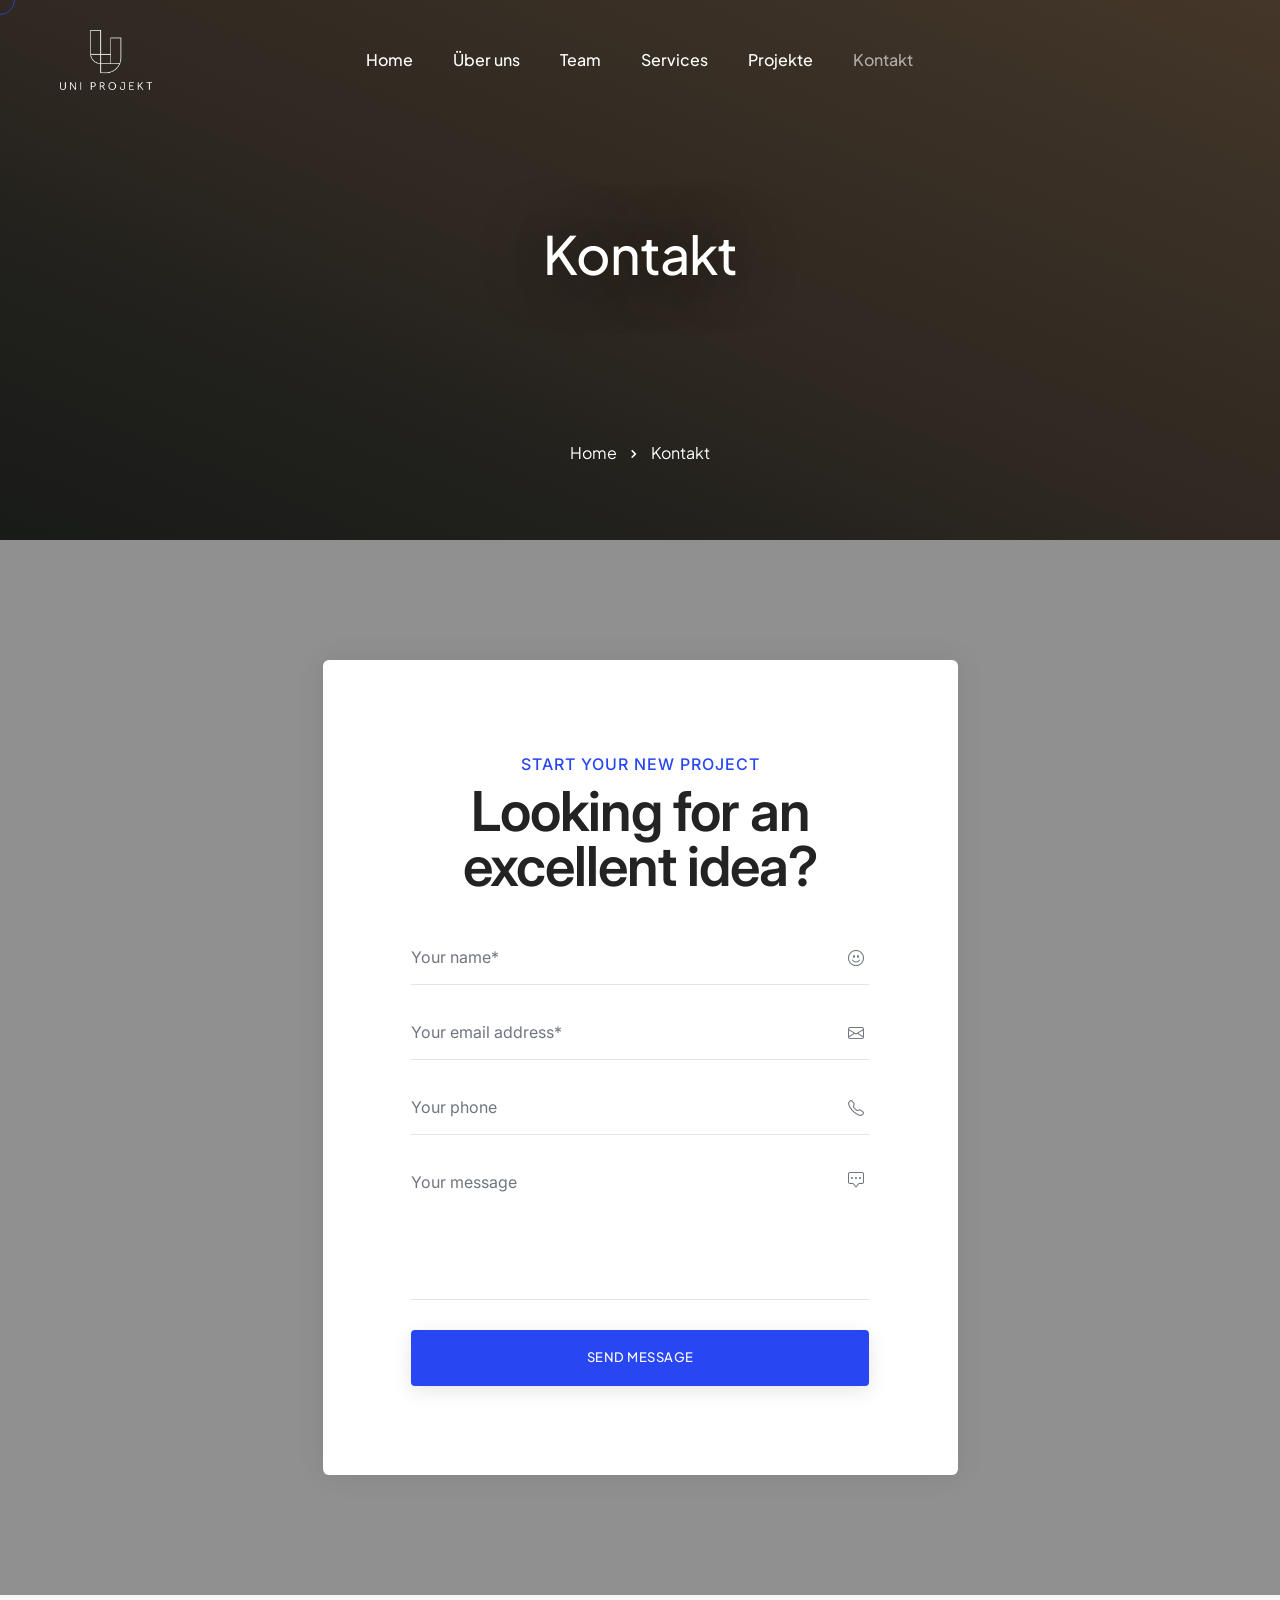
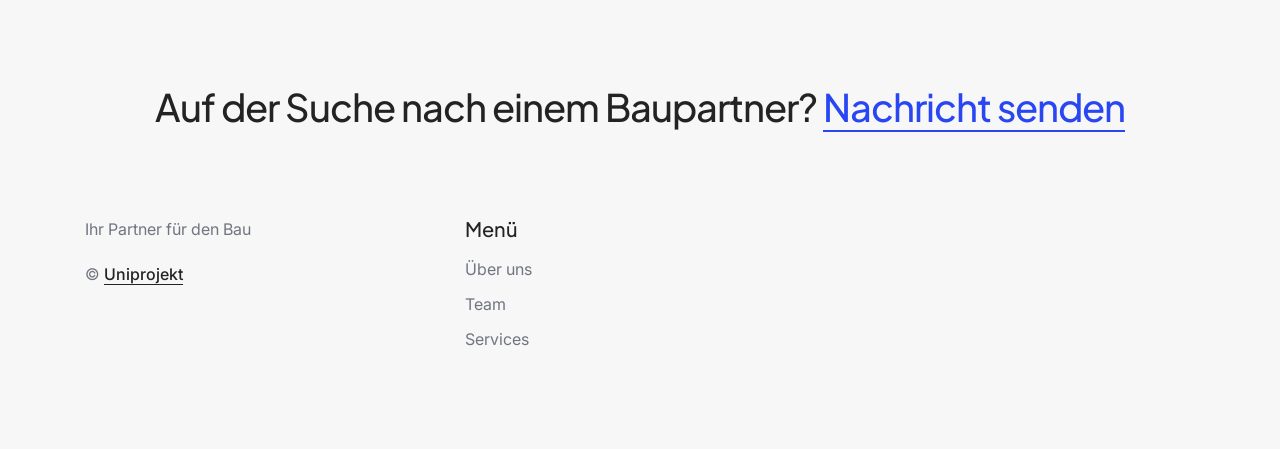
==== kontakt.html @ 7cb7b344 "Add new project images" ====
﻿<!doctype html>
<html class="no-js" lang="en">
    <head>
        <title>Kontakt - Uniprojekt</title>
        <meta charset="utf-8">
        <meta http-equiv="X-UA-Compatible" content="IE=edge" />
        <meta name="author" content="ThemeZaa">
        <meta name="viewport" content="width=device-width,initial-scale=1.0" />
        <meta name="description" content="Elevate your online presence with Crafto - a modern, versatile, multipurpose Bootstrap 5 responsive HTML5, SCSS template using highly creative 52+ ready demos.">
        <!-- favicon icon -->
        <link rel="shortcut icon" href="logos/logo_transparent_no_buffer.png">
        <link rel="apple-touch-icon" href="logos/logo_transparent_no_buffer.png">
        <link rel="apple-touch-icon" sizes="72x72" href="logos/logo_transparent_no_buffer.png">
        <link rel="apple-touch-icon" sizes="114x114" href="logos/logo_transparent_no_buffer.png">
        <!-- google fonts preconnect -->
        <link rel="preconnect" href="https://fonts.googleapis.com" crossorigin>
        <link rel="preconnect" href="https://fonts.gstatic.com" crossorigin>
        <!-- style sheets and font icons -->
        <link rel="stylesheet" href="css/vendors.min.css"/>
        <link rel="stylesheet" href="css/icon.min.css"/>
        <link rel="stylesheet" href="css/style.css"/>
        <link rel="stylesheet" href="css/responsive.css"/>
        <link rel="stylesheet" href="demos/finance/finance.css" />
    </head>
    <body data-mobile-nav-style="full-screen-menu" data-mobile-nav-bg-color="#bc8947" class="custom-cursor"> 
        <!-- start cursor -->
        <div class="cursor-page-inner">
            <div class="circle-cursor circle-cursor-inner"></div>
            <div class="circle-cursor circle-cursor-outer"></div>
        </div>
        <!-- end cursor -->
        <!-- start header -->
        <header>
            <!-- start navigation -->
            <nav class="navbar navbar-expand-lg bg-transparent disable-fixed"> 
                <div class="container-fluid"> 
                    <div class="col-auto col-lg-2 me-lg-0 me-auto">
                        <a class="navbar-brand" href="index.html">
                            <img src="logos/logo_white_transparent_no_buffer.png" data-at2x="logos/logo_transparent_no_buffer.png" alt="" class="default-logo">
                            <img src="logos/logo_white_transparent_no_buffer.png" data-at2x="logos/logo_transparent_no_buffer.png" alt="" class="alt-logo">
                            <img src="logos/logo_white_transparent_no_buffer.png" data-at2x="logos/logo_transparent_no_buffer.png" alt="" class="mobile-logo">
                        </a>
                    </div>
                    <div class="col-auto col-lg-8 menu-order position-static">
                        <button class="navbar-toggler float-start" type="button" data-bs-toggle="collapse" data-bs-target="#navbarNav" aria-expanded="false" aria-controls="navbarNav" aria-label="Toggle navigation">
                            <span class="navbar-toggler-line"></span>
                            <span class="navbar-toggler-line"></span>
                            <span class="navbar-toggler-line"></span>
                            <span class="navbar-toggler-line"></span>
                        </button>
                        <div class="collapse navbar-collapse justify-content-center" id="navbarNav">
                            <ul class="navbar-nav alt-font"> 
                                <li class="nav-item"><a href="index.html" class="nav-link">Home</a></li>
                                <li class="nav-item"><a href="ueber-uns.html" class="nav-link">Über uns</a></li>
                                <li class="nav-item"><a href="team.html" class="nav-link">Team</a></li>
                                <li class="nav-item"><a href="services.html" class="nav-link">Services</a></li>
                                <li class="nav-item"><a href="projekte.html" class="nav-link">Projekte</a></li>
                                <li class="nav-item"><a href="kontakt.html" class="nav-link">Kontakt</a></li>
                            </ul>
                        </div>
                    </div>
                    <div class="col-auto col-lg-2 text-end d-none d-sm-flex"> 
                    </div>
                </div>
            </nav>
            <!-- end navigation -->
        </header>
        <!-- end header -->
        <!-- start page title -->
        <section class="page-title-parallax-background bg-dark-gray half-section ipad-top-space-margin" data-parallax-background-ratio="0.5" style="background-image: url(https://placehold.co/1920x1082)">
            <div class="opacity-extra-medium bg-gradient-dark-gray-brown"></div>
            <div class="container">
                <div class="row align-items-center justify-content-center">
                    <div class="col-12 text-center position-relative page-title-extra-large">
                        <div class="d-flex flex-column small-screen">
                            <div class="mt-auto" data-anime='{"translateY": [30, 0], "opacity": [0,1], "duration": 400, "delay": 0, "staggervalue": 200, "easing": "easeOutQuad" }'>
                                <h1 class="text-white alt-font mb-0 text-shadow-extra-large fw-500 ls-minus-1px">Kontakt</h1>
                            </div>
                            <!-- start breadcrumb -->
                            <div class="mt-auto justify-content-center breadcrumb breadcrumb-style-01 alt-font text-white">
                                <ul data-anime='{ "el": "childs", "translateX": [30, 0], "opacity": [0,1], "duration": 400, "delay": 0, "staggervalue": 200, "easing": "easeOutQuad" }'>
                                    <li><a href="index.html" class="text-white">Home</a></li>
                                    <li>Kontakt</li>
                                </ul>
                            </div>
                            <!-- end breadcrumb -->
                        </div>
                    </div>
                </div>
            </div>
        </section>
        <!-- end page title -->
        <!-- start section -->
        <section class="cover-background big-section" style="background-image: url('https://placehold.co/1920x1082')" data-anime='{ "translateY": [0, 0], "opacity": [0,1], "duration": 600, "delay": 0, "staggervalue": 150, "easing": "easeOutQuad" }'>
            <div class="opacity-extra-medium bg-dark-gray"></div>
            <div class="container">
                <div class="row justify-content-center">
                    <div class="col-xl-7 col-lg-8 col-md-10 Kontakt-form-style-03 position-relative">
                        <div class="p-14 md-p-10 bg-white border-radius-6px text-center box-shadow-extra-large">
                            <div class="d-inline-block fw-500 text-uppercase text-base-color ls-1px mb-5px">Start your new project</div>
                            <h2 class="fw-600 ls-minus-1px text-dark-gray mb-8">Looking for an excellent idea?</h2>
                            <!-- start Kontakt form -->
                            <form action="email-templates/Kontakt-form.php" method="post">
                                <div class="position-relative form-group mb-20px">
                                    <span class="form-icon"><i class="bi bi-emoji-smile"></i></span>
                                    <input class="ps-0 border-radius-0px fs-18 border-color-extra-medium-gray form-control required" type="text" name="name" placeholder="Your name*" />
                                </div>
                                <div class="position-relative form-group mb-20px">
                                    <span class="form-icon"><i class="bi bi-envelope"></i></span>
                                    <input class="ps-0 border-radius-0px fs-18 border-bottom border-color-extra-medium-gray form-control required" type="email" name="email" placeholder="Your email address*" />
                                </div>
                                <div class="position-relative form-group mb-20px">
                                    <span class="form-icon"><i class="bi bi-telephone"></i></span>
                                    <input class="ps-0 border-radius-0px fs-18 border-bottom border-color-extra-medium-gray form-control" type="tel" name="phone" placeholder="Your phone" />
                                </div>
                                <div class="position-relative form-group form-textarea mt-15px mb-0"> 
                                    <textarea class="ps-0 border-radius-0px fs-18 border-bottom border-color-extra-medium-gray form-control" name="comment" placeholder="Your message" rows="4"></textarea>
                                    <span class="form-icon"><i class="bi bi-chat-square-dots"></i></span>
                                    <input type="hidden" name="redirect" value="">
                                    <button class="btn btn-medium btn-base-color btn-box-shadow btn-round-edge mt-30px submit w-100" type="submit">Send message</button>
                                    <div class="form-results mt-20px d-none"></div>
                                </div>
                            </form>
                            <!-- end Kontakt form -->
                        </div>
                    </div>
                </div>
            </div>
        </section>
        <!-- end section --> 
        <!-- start footer -->
        <footer class="footer-light bg-very-light-gray"> 
            <div class="container">
                <div class="row justify-content-center mb-5 xs-mb-20px">
                    <div class="col-md-12 col-sm-10 text-center">
                        <h4 class="alt-font text-dark-gray fw-500 ls-minus-1px">Auf der Suche nach einem Baupartner? <a href="mailto:uniprojektgmbh@hotmail.com" class="text-base-color fw-500 text-decoration-line-bottom-medium">Nachricht senden</a></h4>
                    </div>
                </div>
                <div class="row">
                    <!-- start footer column -->
                    <div class="col-6 col-xl-2 col-lg-3 col-md-4 offset-xl-1 order-1 order-lg-2">
                        <span class="alt-font fw-500 fs-20 d-block text-dark-gray mb-10px">Menü</span>
                        <ul>
                            <li><a href="ueber-uns.html">Über uns</a></li>
                            <li><a href="team.html">Team</a></li>
                            <li><a href="services.html">Services</a></li>
                        </ul>
                    </div>
                    <!-- end footer column -->
                    <!-- start footer column -->
                    <div class="col-lg-3 col-md-12 col-sm-6 order-4 order-lg-1 order-md-4 order-sm-3 md-mt-35px text-center text-sm-start text-md-center text-lg-start last-paragraph-no-margin">
                        <p class="mb-15px">Ihr Partner für den Bau</p>
                        <p>&COPY; <a href="index.html" target="_blank" class="text-decoration-line-bottom text-dark-gray fw-500">Uniprojekt</a></p>
                    </div>
                    <!-- end footer column -->
                </div> 
            </div> 
        </footer>
        <!-- end footer -->
        <!-- start scroll progress -->
        <div class="scroll-progress d-none d-xxl-block">
            <a href="#" class="scroll-top" aria-label="scroll">
                <span class="scroll-text">Scroll</span><span class="scroll-line"><span class="scroll-point"></span></span>
            </a>
        </div>
        <!-- end scroll progress -->
        <!-- javascript libraries -->
        <script type="text/javascript" src="js/jquery.js"></script>
        <script type="text/javascript" src="js/vendors.min.js"></script>
        <script type="text/javascript" src="js/main.js"></script>
    </body>
</html>
---- css/icon.min.css ----
@charset "UTF-8";/*!
    Font Awesome
    Version: 6.5.1
    Plugin URL: https://fontawesome.com
    License: Copyright 2023 Fonticons, Inc. | https://fontawesome.com/license/free (Icons: CC BY 4.0, Fonts: SIL OFL 1.1, Code: MIT License)
!*/.fa-stack,.fa-ul>li{position:relative}.fa-beat,.fa-bounce{-webkit-animation-delay:var(--fa-animation-delay,0s);-webkit-animation-duration:var(--fa-animation-duration,1s)}.fa{font-family:var(--fa-style-family,"Font Awesome 6 Free");font-weight:var(--fa-style,900)}.fa-brands,.fa-regular,.fab,.far{font-weight:400}.fa,.fa-brands,.fa-classic,.fa-regular,.fa-sharp,.fa-solid,.fab,.far,.fas{-moz-osx-font-smoothing:grayscale;-webkit-font-smoothing:antialiased;display:var(--fa-display,inline-block);font-style:normal;font-variant:normal;line-height:1;text-rendering:auto}.fa-classic,.fa-regular,.fa-solid,.far,.fas{font-family:"Font Awesome 6 Free"}.fa-brands,.fab{font-family:"Font Awesome 6 Brands"}.fa-1x{font-size:1em}.fa-2x,.fa-2xl,.fa-stack-2x{font-size:2em}.fa-3x{font-size:3em}.fa-4x{font-size:4em}.fa-5x{font-size:5em}.fa-6x{font-size:6em}.fa-7x{font-size:7em}.fa-8x{font-size:8em}.fa-9x{font-size:9em}.fa-10x{font-size:10em}.fa-2xs{font-size:.625em;line-height:.1em;vertical-align:.225em}.fa-xs{font-size:.75em;line-height:.08333em;vertical-align:.125em}.fa-sm{font-size:.875em;line-height:.07143em;vertical-align:.05357em}.fa-lg{font-size:1.25em;line-height:.05em;vertical-align:-.075em}.fa-xl{font-size:1.5em;line-height:.04167em;vertical-align:-.125em}.fa-2xl{line-height:.03125em;vertical-align:-.1875em}.fa-fw{text-align:center;width:1.25em}.fa-ul{list-style-type:none;margin-left:var(--fa-li-margin,2.5em);padding-left:0}.fa-li{left:calc(var(--fa-li-width,2em) * -1);position:absolute;text-align:center;width:var(--fa-li-width,2em);line-height:inherit}.fa-border{border-color:var(--fa-border-color,#eee);border-radius:var(--fa-border-radius,.1em);border-style:var(--fa-border-style,solid);border-width:var(--fa-border-width,.08em);padding:var(--fa-border-padding,.2em .25em .15em)}.fa-pull-left{float:left;margin-right:var(--fa-pull-margin,.3em)}.fa-pull-right{float:right;margin-left:var(--fa-pull-margin,.3em)}.fa-beat{-webkit-animation-name:fa-beat;animation-name:fa-beat;animation-delay:var(--fa-animation-delay,0s);-webkit-animation-direction:var(--fa-animation-direction,normal);animation-direction:var(--fa-animation-direction,normal);animation-duration:var(--fa-animation-duration,1s);-webkit-animation-iteration-count:var(--fa-animation-iteration-count,infinite);animation-iteration-count:var(--fa-animation-iteration-count,infinite);-webkit-animation-timing-function:var(--fa-animation-timing,ease-in-out);animation-timing-function:var(--fa-animation-timing,ease-in-out)}.fa-bounce,.fa-fade{-webkit-animation-direction:var(--fa-animation-direction,normal);-webkit-animation-iteration-count:var(--fa-animation-iteration-count,infinite)}.fa-bounce{-webkit-animation-name:fa-bounce;animation-name:fa-bounce;animation-delay:var(--fa-animation-delay,0s);animation-direction:var(--fa-animation-direction,normal);animation-duration:var(--fa-animation-duration,1s);animation-iteration-count:var(--fa-animation-iteration-count,infinite);-webkit-animation-timing-function:var(--fa-animation-timing,cubic-bezier(.28,.84,.42,1));animation-timing-function:var(--fa-animation-timing,cubic-bezier(.28,.84,.42,1))}.fa-beat-fade,.fa-fade{-webkit-animation-delay:var(--fa-animation-delay,0s)}.fa-fade{-webkit-animation-name:fa-fade;animation-name:fa-fade;animation-delay:var(--fa-animation-delay,0s);animation-direction:var(--fa-animation-direction,normal);-webkit-animation-duration:var(--fa-animation-duration,1s);animation-duration:var(--fa-animation-duration,1s);animation-iteration-count:var(--fa-animation-iteration-count,infinite);-webkit-animation-timing-function:var(--fa-animation-timing,cubic-bezier(.4,0,.6,1));animation-timing-function:var(--fa-animation-timing,cubic-bezier(.4,0,.6,1))}.fa-beat-fade,.fa-flip{-webkit-animation-direction:var(--fa-animation-direction,normal);-webkit-animation-iteration-count:var(--fa-animation-iteration-count,infinite)}.fa-beat-fade{-webkit-animation-name:fa-beat-fade;animation-name:fa-beat-fade;animation-delay:var(--fa-animation-delay,0s);animation-direction:var(--fa-animation-direction,normal);-webkit-animation-duration:var(--fa-animation-duration,1s);animation-duration:var(--fa-animation-duration,1s);animation-iteration-count:var(--fa-animation-iteration-count,infinite);-webkit-animation-timing-function:var(--fa-animation-timing,cubic-bezier(.4,0,.6,1));animation-timing-function:var(--fa-animation-timing,cubic-bezier(.4,0,.6,1))}.fa-flip,.fa-shake{-webkit-animation-delay:var(--fa-animation-delay,0s)}.fa-flip{-webkit-animation-name:fa-flip;animation-name:fa-flip;animation-delay:var(--fa-animation-delay,0s);animation-direction:var(--fa-animation-direction,normal);-webkit-animation-duration:var(--fa-animation-duration,1s);animation-duration:var(--fa-animation-duration,1s);animation-iteration-count:var(--fa-animation-iteration-count,infinite);-webkit-animation-timing-function:var(--fa-animation-timing,ease-in-out);animation-timing-function:var(--fa-animation-timing,ease-in-out)}.fa-shake,.fa-spin{-webkit-animation-direction:var(--fa-animation-direction,normal);-webkit-animation-iteration-count:var(--fa-animation-iteration-count,infinite)}.fa-shake{-webkit-animation-name:fa-shake;animation-name:fa-shake;animation-delay:var(--fa-animation-delay,0s);animation-direction:var(--fa-animation-direction,normal);-webkit-animation-duration:var(--fa-animation-duration,1s);animation-duration:var(--fa-animation-duration,1s);animation-iteration-count:var(--fa-animation-iteration-count,infinite);-webkit-animation-timing-function:var(--fa-animation-timing,linear);animation-timing-function:var(--fa-animation-timing,linear)}.fa-spin{-webkit-animation-name:fa-spin;animation-name:fa-spin;-webkit-animation-delay:var(--fa-animation-delay,0s);animation-delay:var(--fa-animation-delay,0s);animation-direction:var(--fa-animation-direction,normal);-webkit-animation-duration:var(--fa-animation-duration,2s);animation-duration:var(--fa-animation-duration,2s);animation-iteration-count:var(--fa-animation-iteration-count,infinite);-webkit-animation-timing-function:var(--fa-animation-timing,linear);animation-timing-function:var(--fa-animation-timing,linear)}.fa-spin-reverse{--fa-animation-direction:reverse}.fa-pulse,.fa-spin-pulse{-webkit-animation-name:fa-spin;animation-name:fa-spin;-webkit-animation-direction:var(--fa-animation-direction,normal);animation-direction:var(--fa-animation-direction,normal);-webkit-animation-duration:var(--fa-animation-duration,1s);animation-duration:var(--fa-animation-duration,1s);-webkit-animation-iteration-count:var(--fa-animation-iteration-count,infinite);animation-iteration-count:var(--fa-animation-iteration-count,infinite);-webkit-animation-timing-function:var(--fa-animation-timing,steps(8));animation-timing-function:var(--fa-animation-timing,steps(8))}@media (prefers-reduced-motion:reduce){.fa-beat,.fa-beat-fade,.fa-bounce,.fa-fade,.fa-flip,.fa-pulse,.fa-shake,.fa-spin,.fa-spin-pulse{-webkit-animation-delay:-1ms;animation-delay:-1ms;-webkit-animation-duration:1ms;animation-duration:1ms;-webkit-animation-iteration-count:1;animation-iteration-count:1;-webkit-transition-delay:0s;transition-delay:0s;-webkit-transition-duration:0s;transition-duration:0s}}@-webkit-keyframes fa-beat{0%,90%{-webkit-transform:scale(1);transform:scale(1)}45%{-webkit-transform:scale(var(--fa-beat-scale,1.25));transform:scale(var(--fa-beat-scale,1.25))}}@keyframes fa-beat{0%,90%{-webkit-transform:scale(1);transform:scale(1)}45%{-webkit-transform:scale(var(--fa-beat-scale,1.25));transform:scale(var(--fa-beat-scale,1.25))}}@-webkit-keyframes fa-bounce{0%,100%,64%{-webkit-transform:scale(1,1) translateY(0);transform:scale(1,1) translateY(0)}10%{-webkit-transform:scale(var(--fa-bounce-start-scale-x,1.1),var(--fa-bounce-start-scale-y,.9)) translateY(0);transform:scale(var(--fa-bounce-start-scale-x,1.1),var(--fa-bounce-start-scale-y,.9)) translateY(0)}30%{-webkit-transform:scale(var(--fa-bounce-jump-scale-x,.9),var(--fa-bounce-jump-scale-y,1.1)) translateY(var(--fa-bounce-height,-.5em));transform:scale(var(--fa-bounce-jump-scale-x,.9),var(--fa-bounce-jump-scale-y,1.1)) translateY(var(--fa-bounce-height,-.5em))}50%{-webkit-transform:scale(var(--fa-bounce-land-scale-x,1.05),var(--fa-bounce-land-scale-y,.95)) translateY(0);transform:scale(var(--fa-bounce-land-scale-x,1.05),var(--fa-bounce-land-scale-y,.95)) translateY(0)}57%{-webkit-transform:scale(1,1) translateY(var(--fa-bounce-rebound,-.125em));transform:scale(1,1) translateY(var(--fa-bounce-rebound,-.125em))}}@keyframes fa-bounce{0%,100%,64%{-webkit-transform:scale(1,1) translateY(0);transform:scale(1,1) translateY(0)}10%{-webkit-transform:scale(var(--fa-bounce-start-scale-x,1.1),var(--fa-bounce-start-scale-y,.9)) translateY(0);transform:scale(var(--fa-bounce-start-scale-x,1.1),var(--fa-bounce-start-scale-y,.9)) translateY(0)}30%{-webkit-transform:scale(var(--fa-bounce-jump-scale-x,.9),var(--fa-bounce-jump-scale-y,1.1)) translateY(var(--fa-bounce-height,-.5em));transform:scale(var(--fa-bounce-jump-scale-x,.9),var(--fa-bounce-jump-scale-y,1.1)) translateY(var(--fa-bounce-height,-.5em))}50%{-webkit-transform:scale(var(--fa-bounce-land-scale-x,1.05),var(--fa-bounce-land-scale-y,.95)) translateY(0);transform:scale(var(--fa-bounce-land-scale-x,1.05),var(--fa-bounce-land-scale-y,.95)) translateY(0)}57%{-webkit-transform:scale(1,1) translateY(var(--fa-bounce-rebound,-.125em));transform:scale(1,1) translateY(var(--fa-bounce-rebound,-.125em))}}@-webkit-keyframes fa-fade{50%{opacity:var(--fa-fade-opacity,.4)}}@keyframes fa-fade{50%{opacity:var(--fa-fade-opacity,.4)}}@-webkit-keyframes fa-beat-fade{0%,100%{opacity:var(--fa-beat-fade-opacity,.4);-webkit-transform:scale(1);transform:scale(1)}50%{opacity:1;-webkit-transform:scale(var(--fa-beat-fade-scale,1.125));transform:scale(var(--fa-beat-fade-scale,1.125))}}@keyframes fa-beat-fade{0%,100%{opacity:var(--fa-beat-fade-opacity,.4);-webkit-transform:scale(1);transform:scale(1)}50%{opacity:1;-webkit-transform:scale(var(--fa-beat-fade-scale,1.125));transform:scale(var(--fa-beat-fade-scale,1.125))}}@-webkit-keyframes fa-flip{50%{-webkit-transform:rotate3d(var(--fa-flip-x,0),var(--fa-flip-y,1),var(--fa-flip-z,0),var(--fa-flip-angle,-180deg));transform:rotate3d(var(--fa-flip-x,0),var(--fa-flip-y,1),var(--fa-flip-z,0),var(--fa-flip-angle,-180deg))}}@keyframes fa-flip{50%{-webkit-transform:rotate3d(var(--fa-flip-x,0),var(--fa-flip-y,1),var(--fa-flip-z,0),var(--fa-flip-angle,-180deg));transform:rotate3d(var(--fa-flip-x,0),var(--fa-flip-y,1),var(--fa-flip-z,0),var(--fa-flip-angle,-180deg))}}@-webkit-keyframes fa-shake{0%{-webkit-transform:rotate(-15deg);transform:rotate(-15deg)}4%{-webkit-transform:rotate(15deg);transform:rotate(15deg)}24%,8%{-webkit-transform:rotate(-18deg);transform:rotate(-18deg)}12%,28%{-webkit-transform:rotate(18deg);transform:rotate(18deg)}16%{-webkit-transform:rotate(-22deg);transform:rotate(-22deg)}20%{-webkit-transform:rotate(22deg);transform:rotate(22deg)}32%{-webkit-transform:rotate(-12deg);transform:rotate(-12deg)}36%{-webkit-transform:rotate(12deg);transform:rotate(12deg)}100%,40%{-webkit-transform:rotate(0);transform:rotate(0)}}@keyframes fa-shake{0%{-webkit-transform:rotate(-15deg);transform:rotate(-15deg)}4%{-webkit-transform:rotate(15deg);transform:rotate(15deg)}24%,8%{-webkit-transform:rotate(-18deg);transform:rotate(-18deg)}12%,28%{-webkit-transform:rotate(18deg);transform:rotate(18deg)}16%{-webkit-transform:rotate(-22deg);transform:rotate(-22deg)}20%{-webkit-transform:rotate(22deg);transform:rotate(22deg)}32%{-webkit-transform:rotate(-12deg);transform:rotate(-12deg)}36%{-webkit-transform:rotate(12deg);transform:rotate(12deg)}100%,40%{-webkit-transform:rotate(0);transform:rotate(0)}}@-webkit-keyframes fa-spin{0%{-webkit-transform:rotate(0);transform:rotate(0)}100%{-webkit-transform:rotate(360deg);transform:rotate(360deg)}}@keyframes fa-spin{0%{-webkit-transform:rotate(0);transform:rotate(0)}100%{-webkit-transform:rotate(360deg);transform:rotate(360deg)}}.fa-rotate-90{-webkit-transform:rotate(90deg);transform:rotate(90deg)}.fa-rotate-180{-webkit-transform:rotate(180deg);transform:rotate(180deg)}.fa-rotate-270{-webkit-transform:rotate(270deg);transform:rotate(270deg)}.fa-flip-horizontal{-webkit-transform:scale(-1,1);transform:scale(-1,1)}.fa-flip-vertical{-webkit-transform:scale(1,-1);transform:scale(1,-1)}.fa-flip-both,.fa-flip-horizontal.fa-flip-vertical{-webkit-transform:scale(-1,-1);transform:scale(-1,-1)}.fa-rotate-by{-webkit-transform:rotate(var(--fa-rotate-angle,none));transform:rotate(var(--fa-rotate-angle,none))}.fa-stack{display:inline-block;height:2em;line-height:2em;vertical-align:middle;width:2.5em}.fa-stack-1x,.fa-stack-2x{left:0;position:absolute;text-align:center;width:100%;z-index:var(--fa-stack-z-index,auto)}.fa-stack-1x{line-height:inherit}.fa-inverse{color:var(--fa-inverse,#fff)}.fa-0::before{content:"0"}.fa-1::before{content:"1"}.fa-2::before{content:"2"}.fa-3::before{content:"3"}.fa-4::before{content:"4"}.fa-5::before{content:"5"}.fa-6::before{content:"6"}.fa-7::before{content:"7"}.fa-8::before{content:"8"}.fa-9::before{content:"9"}.fa-fill-drip::before{content:"\f576"}.fa-arrows-to-circle::before{content:"\e4bd"}.fa-chevron-circle-right::before,.fa-circle-chevron-right::before{content:"\f138"}.fa-at::before{content:"@"}.fa-trash-alt::before,.fa-trash-can::before{content:"\f2ed"}.fa-text-height::before{content:"\f034"}.fa-user-times::before,.fa-user-xmark::before{content:"\f235"}.fa-stethoscope::before{content:"\f0f1"}.fa-comment-alt::before,.fa-message::before{content:"\f27a"}.fa-info::before{content:"\f129"}.fa-compress-alt::before,.fa-down-left-and-up-right-to-center::before{content:"\f422"}.fa-explosion::before{content:"\e4e9"}.fa-file-alt::before,.fa-file-lines::before,.fa-file-text::before{content:"\f15c"}.fa-wave-square::before{content:"\f83e"}.fa-ring::before{content:"\f70b"}.fa-building-un::before{content:"\e4d9"}.fa-dice-three::before{content:"\f527"}.fa-calendar-alt::before,.fa-calendar-days::before{content:"\f073"}.fa-anchor-circle-check::before{content:"\e4aa"}.fa-building-circle-arrow-right::before{content:"\e4d1"}.fa-volleyball-ball::before,.fa-volleyball::before{content:"\f45f"}.fa-arrows-up-to-line::before{content:"\e4c2"}.fa-sort-desc::before,.fa-sort-down::before{content:"\f0dd"}.fa-circle-minus::before,.fa-minus-circle::before{content:"\f056"}.fa-door-open::before{content:"\f52b"}.fa-right-from-bracket::before,.fa-sign-out-alt::before{content:"\f2f5"}.fa-atom::before{content:"\f5d2"}.fa-soap::before{content:"\e06e"}.fa-heart-music-camera-bolt::before,.fa-icons::before{content:"\f86d"}.fa-microphone-alt-slash::before,.fa-microphone-lines-slash::before{content:"\f539"}.fa-bridge-circle-check::before{content:"\e4c9"}.fa-pump-medical::before{content:"\e06a"}.fa-fingerprint::before{content:"\f577"}.fa-hand-point-right::before{content:"\f0a4"}.fa-magnifying-glass-location::before,.fa-search-location::before{content:"\f689"}.fa-forward-step::before,.fa-step-forward::before{content:"\f051"}.fa-face-smile-beam::before,.fa-smile-beam::before{content:"\f5b8"}.fa-flag-checkered::before{content:"\f11e"}.fa-football-ball::before,.fa-football::before{content:"\f44e"}.fa-school-circle-exclamation::before{content:"\e56c"}.fa-crop::before{content:"\f125"}.fa-angle-double-down::before,.fa-angles-down::before{content:"\f103"}.fa-users-rectangle::before{content:"\e594"}.fa-people-roof::before{content:"\e537"}.fa-people-line::before{content:"\e534"}.fa-beer-mug-empty::before,.fa-beer::before{content:"\f0fc"}.fa-diagram-predecessor::before{content:"\e477"}.fa-arrow-up-long::before,.fa-long-arrow-up::before{content:"\f176"}.fa-burn::before,.fa-fire-flame-simple::before{content:"\f46a"}.fa-male::before,.fa-person::before{content:"\f183"}.fa-laptop::before{content:"\f109"}.fa-file-csv::before{content:"\f6dd"}.fa-menorah::before{content:"\f676"}.fa-truck-plane::before{content:"\e58f"}.fa-record-vinyl::before{content:"\f8d9"}.fa-face-grin-stars::before,.fa-grin-stars::before{content:"\f587"}.fa-bong::before{content:"\f55c"}.fa-pastafarianism::before,.fa-spaghetti-monster-flying::before{content:"\f67b"}.fa-arrow-down-up-across-line::before{content:"\e4af"}.fa-spoon::before,.fa-utensil-spoon::before{content:"\f2e5"}.fa-jar-wheat::before{content:"\e517"}.fa-envelopes-bulk::before,.fa-mail-bulk::before{content:"\f674"}.fa-file-circle-exclamation::before{content:"\e4eb"}.fa-circle-h::before,.fa-hospital-symbol::before{content:"\f47e"}.fa-pager::before{content:"\f815"}.fa-address-book::before,.fa-Kontakt-book::before{content:"\f2b9"}.fa-strikethrough::before{content:"\f0cc"}.fa-k::before{content:"K"}.fa-landmark-flag::before{content:"\e51c"}.fa-pencil-alt::before,.fa-pencil::before{content:"\f303"}.fa-backward::before{content:"\f04a"}.fa-caret-right::before{content:"\f0da"}.fa-comments::before{content:"\f086"}.fa-file-clipboard::before,.fa-paste::before{content:"\f0ea"}.fa-code-pull-request::before{content:"\e13c"}.fa-clipboard-list::before{content:"\f46d"}.fa-truck-loading::before,.fa-truck-ramp-box::before{content:"\f4de"}.fa-user-check::before{content:"\f4fc"}.fa-vial-virus::before{content:"\e597"}.fa-sheet-plastic::before{content:"\e571"}.fa-blog::before{content:"\f781"}.fa-user-ninja::before{content:"\f504"}.fa-person-arrow-up-from-line::before{content:"\e539"}.fa-scroll-torah::before,.fa-torah::before{content:"\f6a0"}.fa-broom-ball::before,.fa-quidditch-broom-ball::before,.fa-quidditch::before{content:"\f458"}.fa-toggle-off::before{content:"\f204"}.fa-archive::before,.fa-box-archive::before{content:"\f187"}.fa-person-drowning::before{content:"\e545"}.fa-arrow-down-9-1::before,.fa-sort-numeric-desc::before,.fa-sort-numeric-down-alt::before{content:"\f886"}.fa-face-grin-tongue-squint::before,.fa-grin-tongue-squint::before{content:"\f58a"}.fa-spray-can::before{content:"\f5bd"}.fa-truck-monster::before{content:"\f63b"}.fa-w::before{content:"W"}.fa-earth-africa::before,.fa-globe-africa::before{content:"\f57c"}.fa-rainbow::before{content:"\f75b"}.fa-circle-notch::before{content:"\f1ce"}.fa-tablet-alt::before,.fa-tablet-screen-button::before{content:"\f3fa"}.fa-paw::before{content:"\f1b0"}.fa-cloud::before{content:"\f0c2"}.fa-trowel-bricks::before{content:"\e58a"}.fa-face-flushed::before,.fa-flushed::before{content:"\f579"}.fa-hospital-user::before{content:"\f80d"}.fa-tent-arrow-left-right::before{content:"\e57f"}.fa-gavel::before,.fa-legal::before{content:"\f0e3"}.fa-binoculars::before{content:"\f1e5"}.fa-microphone-slash::before{content:"\f131"}.fa-box-tissue::before{content:"\e05b"}.fa-motorcycle::before{content:"\f21c"}.fa-bell-concierge::before,.fa-concierge-bell::before{content:"\f562"}.fa-pen-ruler::before,.fa-pencil-ruler::before{content:"\f5ae"}.fa-people-arrows-left-right::before,.fa-people-arrows::before{content:"\e068"}.fa-mars-and-venus-burst::before{content:"\e523"}.fa-caret-square-right::before,.fa-square-caret-right::before{content:"\f152"}.fa-cut::before,.fa-scissors::before{content:"\f0c4"}.fa-sun-plant-wilt::before{content:"\e57a"}.fa-toilets-portable::before{content:"\e584"}.fa-hockey-puck::before{content:"\f453"}.fa-table::before{content:"\f0ce"}.fa-magnifying-glass-arrow-right::before{content:"\e521"}.fa-digital-tachograph::before,.fa-tachograph-digital::before{content:"\f566"}.fa-users-slash::before{content:"\e073"}.fa-clover::before{content:"\e139"}.fa-mail-reply::before,.fa-reply::before{content:"\f3e5"}.fa-star-and-crescent::before{content:"\f699"}.fa-house-fire::before{content:"\e50c"}.fa-minus-square::before,.fa-square-minus::before{content:"\f146"}.fa-helicopter::before{content:"\f533"}.fa-compass::before{content:"\f14e"}.fa-caret-square-down::before,.fa-square-caret-down::before{content:"\f150"}.fa-file-circle-question::before{content:"\e4ef"}.fa-laptop-code::before{content:"\f5fc"}.fa-swatchbook::before{content:"\f5c3"}.fa-prescription-bottle::before{content:"\f485"}.fa-bars::before,.fa-navicon::before{content:"\f0c9"}.fa-people-group::before{content:"\e533"}.fa-hourglass-3::before,.fa-hourglass-end::before{content:"\f253"}.fa-heart-broken::before,.fa-heart-crack::before{content:"\f7a9"}.fa-external-link-square-alt::before,.fa-square-up-right::before{content:"\f360"}.fa-face-kiss-beam::before,.fa-kiss-beam::before{content:"\f597"}.fa-film::before{content:"\f008"}.fa-ruler-horizontal::before{content:"\f547"}.fa-people-robbery::before{content:"\e536"}.fa-lightbulb::before{content:"\f0eb"}.fa-caret-left::before{content:"\f0d9"}.fa-circle-exclamation::before,.fa-exclamation-circle::before{content:"\f06a"}.fa-school-circle-xmark::before{content:"\e56d"}.fa-arrow-right-from-bracket::before,.fa-sign-out::before{content:"\f08b"}.fa-chevron-circle-down::before,.fa-circle-chevron-down::before{content:"\f13a"}.fa-unlock-alt::before,.fa-unlock-keyhole::before{content:"\f13e"}.fa-cloud-showers-heavy::before{content:"\f740"}.fa-headphones-alt::before,.fa-headphones-simple::before{content:"\f58f"}.fa-sitemap::before{content:"\f0e8"}.fa-circle-dollar-to-slot::before,.fa-donate::before{content:"\f4b9"}.fa-memory::before{content:"\f538"}.fa-road-spikes::before{content:"\e568"}.fa-fire-burner::before{content:"\e4f1"}.fa-flag::before{content:"\f024"}.fa-hanukiah::before{content:"\f6e6"}.fa-feather::before{content:"\f52d"}.fa-volume-down::before,.fa-volume-low::before{content:"\f027"}.fa-comment-slash::before{content:"\f4b3"}.fa-cloud-sun-rain::before{content:"\f743"}.fa-compress::before{content:"\f066"}.fa-wheat-alt::before,.fa-wheat-awn::before{content:"\e2cd"}.fa-ankh::before{content:"\f644"}.fa-hands-holding-child::before{content:"\e4fa"}.fa-asterisk::before{content:"*"}.fa-check-square::before,.fa-square-check::before{content:"\f14a"}.fa-peseta-sign::before{content:"\e221"}.fa-header::before,.fa-heading::before{content:"\f1dc"}.fa-ghost::before{content:"\f6e2"}.fa-list-squares::before,.fa-list::before{content:"\f03a"}.fa-phone-square-alt::before,.fa-square-phone-flip::before{content:"\f87b"}.fa-cart-plus::before{content:"\f217"}.fa-gamepad::before{content:"\f11b"}.fa-circle-dot::before,.fa-dot-circle::before{content:"\f192"}.fa-dizzy::before,.fa-face-dizzy::before{content:"\f567"}.fa-egg::before{content:"\f7fb"}.fa-house-medical-circle-xmark::before{content:"\e513"}.fa-campground::before{content:"\f6bb"}.fa-folder-plus::before{content:"\f65e"}.fa-futbol-ball::before,.fa-futbol::before,.fa-soccer-ball::before{content:"\f1e3"}.fa-paint-brush::before,.fa-paintbrush::before{content:"\f1fc"}.fa-lock::before{content:"\f023"}.fa-gas-pump::before{content:"\f52f"}.fa-hot-tub-person::before,.fa-hot-tub::before{content:"\f593"}.fa-map-location::before,.fa-map-marked::before{content:"\f59f"}.fa-house-flood-water::before{content:"\e50e"}.fa-tree::before{content:"\f1bb"}.fa-bridge-lock::before{content:"\e4cc"}.fa-sack-dollar::before{content:"\f81d"}.fa-edit::before,.fa-pen-to-square::before{content:"\f044"}.fa-car-side::before{content:"\f5e4"}.fa-share-alt::before,.fa-share-nodes::before{content:"\f1e0"}.fa-heart-circle-minus::before{content:"\e4ff"}.fa-hourglass-2::before,.fa-hourglass-half::before{content:"\f252"}.fa-microscope::before{content:"\f610"}.fa-sink::before{content:"\e06d"}.fa-bag-shopping::before,.fa-shopping-bag::before{content:"\f290"}.fa-arrow-down-z-a::before,.fa-sort-alpha-desc::before,.fa-sort-alpha-down-alt::before{content:"\f881"}.fa-mitten::before{content:"\f7b5"}.fa-person-rays::before{content:"\e54d"}.fa-users::before{content:"\f0c0"}.fa-eye-slash::before{content:"\f070"}.fa-flask-vial::before{content:"\e4f3"}.fa-hand-paper::before,.fa-hand::before{content:"\f256"}.fa-om::before{content:"\f679"}.fa-worm::before{content:"\e599"}.fa-house-circle-xmark::before{content:"\e50b"}.fa-plug::before{content:"\f1e6"}.fa-chevron-up::before{content:"\f077"}.fa-hand-spock::before{content:"\f259"}.fa-stopwatch::before{content:"\f2f2"}.fa-face-kiss::before,.fa-kiss::before{content:"\f596"}.fa-bridge-circle-xmark::before{content:"\e4cb"}.fa-face-grin-tongue::before,.fa-grin-tongue::before{content:"\f589"}.fa-chess-bishop::before{content:"\f43a"}.fa-face-grin-wink::before,.fa-grin-wink::before{content:"\f58c"}.fa-deaf::before,.fa-deafness::before,.fa-ear-deaf::before,.fa-hard-of-hearing::before{content:"\f2a4"}.fa-road-circle-check::before{content:"\e564"}.fa-dice-five::before{content:"\f523"}.fa-rss-square::before,.fa-square-rss::before{content:"\f143"}.fa-land-mine-on::before{content:"\e51b"}.fa-i-cursor::before{content:"\f246"}.fa-stamp::before{content:"\f5bf"}.fa-stairs::before{content:"\e289"}.fa-i::before{content:"I"}.fa-hryvnia-sign::before,.fa-hryvnia::before{content:"\f6f2"}.fa-pills::before{content:"\f484"}.fa-face-grin-wide::before,.fa-grin-alt::before{content:"\f581"}.fa-tooth::before{content:"\f5c9"}.fa-v::before{content:"V"}.fa-bangladeshi-taka-sign::before{content:"\e2e6"}.fa-bicycle::before{content:"\f206"}.fa-rod-asclepius::before,.fa-rod-snake::before,.fa-staff-aesculapius::before,.fa-staff-snake::before{content:"\e579"}.fa-head-side-cough-slash::before{content:"\e062"}.fa-ambulance::before,.fa-truck-medical::before{content:"\f0f9"}.fa-wheat-awn-circle-exclamation::before{content:"\e598"}.fa-snowman::before{content:"\f7d0"}.fa-mortar-pestle::before{content:"\f5a7"}.fa-road-barrier::before{content:"\e562"}.fa-school::before{content:"\f549"}.fa-igloo::before{content:"\f7ae"}.fa-joint::before{content:"\f595"}.fa-angle-right::before{content:"\f105"}.fa-horse::before{content:"\f6f0"}.fa-q::before{content:"Q"}.fa-g::before{content:"G"}.fa-notes-medical::before{content:"\f481"}.fa-temperature-2::before,.fa-temperature-half::before,.fa-thermometer-2::before,.fa-thermometer-half::before{content:"\f2c9"}.fa-dong-sign::before{content:"\e169"}.fa-capsules::before{content:"\f46b"}.fa-poo-bolt::before,.fa-poo-storm::before{content:"\f75a"}.fa-face-frown-open::before,.fa-frown-open::before{content:"\f57a"}.fa-hand-point-up::before{content:"\f0a6"}.fa-money-bill::before{content:"\f0d6"}.fa-bookmark::before{content:"\f02e"}.fa-align-justify::before{content:"\f039"}.fa-umbrella-beach::before{content:"\f5ca"}.fa-helmet-un::before{content:"\e503"}.fa-bullseye::before{content:"\f140"}.fa-bacon::before{content:"\f7e5"}.fa-hand-point-down::before{content:"\f0a7"}.fa-arrow-up-from-bracket::before{content:"\e09a"}.fa-folder-blank::before,.fa-folder::before{content:"\f07b"}.fa-file-medical-alt::before,.fa-file-waveform::before{content:"\f478"}.fa-radiation::before{content:"\f7b9"}.fa-chart-simple::before{content:"\e473"}.fa-mars-stroke::before{content:"\f229"}.fa-vial::before{content:"\f492"}.fa-dashboard::before,.fa-gauge-med::before,.fa-gauge::before,.fa-tachometer-alt-average::before{content:"\f624"}.fa-magic-wand-sparkles::before,.fa-wand-magic-sparkles::before{content:"\e2ca"}.fa-e::before{content:"E"}.fa-pen-alt::before,.fa-pen-clip::before{content:"\f305"}.fa-bridge-circle-exclamation::before{content:"\e4ca"}.fa-user::before{content:"\f007"}.fa-school-circle-check::before{content:"\e56b"}.fa-dumpster::before{content:"\f793"}.fa-shuttle-van::before,.fa-van-shuttle::before{content:"\f5b6"}.fa-building-user::before{content:"\e4da"}.fa-caret-square-left::before,.fa-square-caret-left::before{content:"\f191"}.fa-highlighter::before{content:"\f591"}.fa-key::before{content:"\f084"}.fa-bullhorn::before{content:"\f0a1"}.fa-globe::before{content:"\f0ac"}.fa-synagogue::before{content:"\f69b"}.fa-person-half-dress::before{content:"\e548"}.fa-road-bridge::before{content:"\e563"}.fa-location-arrow::before{content:"\f124"}.fa-c::before{content:"C"}.fa-tablet-button::before{content:"\f10a"}.fa-building-lock::before{content:"\e4d6"}.fa-pizza-slice::before{content:"\f818"}.fa-money-bill-wave::before{content:"\f53a"}.fa-area-chart::before,.fa-chart-area::before{content:"\f1fe"}.fa-house-flag::before{content:"\e50d"}.fa-person-circle-minus::before{content:"\e540"}.fa-ban::before,.fa-cancel::before{content:"\f05e"}.fa-camera-rotate::before{content:"\e0d8"}.fa-air-freshener::before,.fa-spray-can-sparkles::before{content:"\f5d0"}.fa-star::before{content:"\f005"}.fa-repeat::before{content:"\f363"}.fa-cross::before{content:"\f654"}.fa-box::before{content:"\f466"}.fa-venus-mars::before{content:"\f228"}.fa-arrow-pointer::before,.fa-mouse-pointer::before{content:"\f245"}.fa-expand-arrows-alt::before,.fa-maximize::before{content:"\f31e"}.fa-charging-station::before{content:"\f5e7"}.fa-shapes::before,.fa-triangle-circle-square::before{content:"\f61f"}.fa-random::before,.fa-shuffle::before{content:"\f074"}.fa-person-running::before,.fa-running::before{content:"\f70c"}.fa-mobile-retro::before{content:"\e527"}.fa-grip-lines-vertical::before{content:"\f7a5"}.fa-spider::before{content:"\f717"}.fa-hands-bound::before{content:"\e4f9"}.fa-file-invoice-dollar::before{content:"\f571"}.fa-plane-circle-exclamation::before{content:"\e556"}.fa-x-ray::before{content:"\f497"}.fa-spell-check::before{content:"\f891"}.fa-slash::before{content:"\f715"}.fa-computer-mouse::before,.fa-mouse::before{content:"\f8cc"}.fa-arrow-right-to-bracket::before,.fa-sign-in::before{content:"\f090"}.fa-shop-slash::before,.fa-store-alt-slash::before{content:"\e070"}.fa-server::before{content:"\f233"}.fa-virus-covid-slash::before{content:"\e4a9"}.fa-shop-lock::before{content:"\e4a5"}.fa-hourglass-1::before,.fa-hourglass-start::before{content:"\f251"}.fa-blender-phone::before{content:"\f6b6"}.fa-building-wheat::before{content:"\e4db"}.fa-person-breastfeeding::before{content:"\e53a"}.fa-right-to-bracket::before,.fa-sign-in-alt::before{content:"\f2f6"}.fa-venus::before{content:"\f221"}.fa-passport::before{content:"\f5ab"}.fa-heart-pulse::before,.fa-heartbeat::before{content:"\f21e"}.fa-people-carry-box::before,.fa-people-carry::before{content:"\f4ce"}.fa-temperature-high::before{content:"\f769"}.fa-microchip::before{content:"\f2db"}.fa-crown::before{content:"\f521"}.fa-weight-hanging::before{content:"\f5cd"}.fa-xmarks-lines::before{content:"\e59a"}.fa-file-prescription::before{content:"\f572"}.fa-weight-scale::before,.fa-weight::before{content:"\f496"}.fa-user-friends::before,.fa-user-group::before{content:"\f500"}.fa-arrow-up-a-z::before,.fa-sort-alpha-up::before{content:"\f15e"}.fa-chess-knight::before{content:"\f441"}.fa-face-laugh-squint::before,.fa-laugh-squint::before{content:"\f59b"}.fa-wheelchair::before{content:"\f193"}.fa-arrow-circle-up::before,.fa-circle-arrow-up::before{content:"\f0aa"}.fa-toggle-on::before{content:"\f205"}.fa-person-walking::before,.fa-walking::before{content:"\f554"}.fa-l::before{content:"L"}.fa-fire::before{content:"\f06d"}.fa-bed-pulse::before,.fa-procedures::before{content:"\f487"}.fa-shuttle-space::before,.fa-space-shuttle::before{content:"\f197"}.fa-face-laugh::before,.fa-laugh::before{content:"\f599"}.fa-folder-open::before{content:"\f07c"}.fa-heart-circle-plus::before{content:"\e500"}.fa-code-fork::before{content:"\e13b"}.fa-city::before{content:"\f64f"}.fa-microphone-alt::before,.fa-microphone-lines::before{content:"\f3c9"}.fa-pepper-hot::before{content:"\f816"}.fa-unlock::before{content:"\f09c"}.fa-colon-sign::before{content:"\e140"}.fa-headset::before{content:"\f590"}.fa-store-slash::before{content:"\e071"}.fa-road-circle-xmark::before{content:"\e566"}.fa-user-minus::before{content:"\f503"}.fa-mars-stroke-up::before,.fa-mars-stroke-v::before{content:"\f22a"}.fa-champagne-glasses::before,.fa-glass-cheers::before{content:"\f79f"}.fa-clipboard::before{content:"\f328"}.fa-house-circle-exclamation::before{content:"\e50a"}.fa-file-arrow-up::before,.fa-file-upload::before{content:"\f574"}.fa-wifi-3::before,.fa-wifi-strong::before,.fa-wifi::before{content:"\f1eb"}.fa-bath::before,.fa-bathtub::before{content:"\f2cd"}.fa-underline::before{content:"\f0cd"}.fa-user-edit::before,.fa-user-pen::before{content:"\f4ff"}.fa-signature::before{content:"\f5b7"}.fa-stroopwafel::before{content:"\f551"}.fa-bold::before{content:"\f032"}.fa-anchor-lock::before{content:"\e4ad"}.fa-building-ngo::before{content:"\e4d7"}.fa-manat-sign::before{content:"\e1d5"}.fa-not-equal::before{content:"\f53e"}.fa-border-style::before,.fa-border-top-left::before{content:"\f853"}.fa-map-location-dot::before,.fa-map-marked-alt::before{content:"\f5a0"}.fa-jedi::before{content:"\f669"}.fa-poll::before,.fa-square-poll-vertical::before{content:"\f681"}.fa-mug-hot::before{content:"\f7b6"}.fa-battery-car::before,.fa-car-battery::before{content:"\f5df"}.fa-gift::before{content:"\f06b"}.fa-dice-two::before{content:"\f528"}.fa-chess-queen::before{content:"\f445"}.fa-glasses::before{content:"\f530"}.fa-chess-board::before{content:"\f43c"}.fa-building-circle-check::before{content:"\e4d2"}.fa-person-chalkboard::before{content:"\e53d"}.fa-mars-stroke-h::before,.fa-mars-stroke-right::before{content:"\f22b"}.fa-hand-back-fist::before,.fa-hand-rock::before{content:"\f255"}.fa-caret-square-up::before,.fa-square-caret-up::before{content:"\f151"}.fa-cloud-showers-water::before{content:"\e4e4"}.fa-bar-chart::before,.fa-chart-bar::before{content:"\f080"}.fa-hands-bubbles::before,.fa-hands-wash::before{content:"\e05e"}.fa-less-than-equal::before{content:"\f537"}.fa-train::before{content:"\f238"}.fa-eye-low-vision::before,.fa-low-vision::before{content:"\f2a8"}.fa-crow::before{content:"\f520"}.fa-sailboat::before{content:"\e445"}.fa-window-restore::before{content:"\f2d2"}.fa-plus-square::before,.fa-square-plus::before{content:"\f0fe"}.fa-torii-gate::before{content:"\f6a1"}.fa-frog::before{content:"\f52e"}.fa-bucket::before{content:"\e4cf"}.fa-image::before{content:"\f03e"}.fa-microphone::before{content:"\f130"}.fa-cow::before{content:"\f6c8"}.fa-caret-up::before{content:"\f0d8"}.fa-screwdriver::before{content:"\f54a"}.fa-folder-closed::before{content:"\e185"}.fa-house-tsunami::before{content:"\e515"}.fa-square-nfi::before{content:"\e576"}.fa-arrow-up-from-ground-water::before{content:"\e4b5"}.fa-glass-martini-alt::before,.fa-martini-glass::before{content:"\f57b"}.fa-rotate-back::before,.fa-rotate-backward::before,.fa-rotate-left::before,.fa-undo-alt::before{content:"\f2ea"}.fa-columns::before,.fa-table-columns::before{content:"\f0db"}.fa-lemon::before{content:"\f094"}.fa-head-side-mask::before{content:"\e063"}.fa-handshake::before{content:"\f2b5"}.fa-gem::before{content:"\f3a5"}.fa-dolly-box::before,.fa-dolly::before{content:"\f472"}.fa-smoking::before{content:"\f48d"}.fa-compress-arrows-alt::before,.fa-minimize::before{content:"\f78c"}.fa-monument::before{content:"\f5a6"}.fa-snowplow::before{content:"\f7d2"}.fa-angle-double-right::before,.fa-angles-right::before{content:"\f101"}.fa-cannabis::before{content:"\f55f"}.fa-circle-play::before,.fa-play-circle::before{content:"\f144"}.fa-tablets::before{content:"\f490"}.fa-ethernet::before{content:"\f796"}.fa-eur::before,.fa-euro-sign::before,.fa-euro::before{content:"\f153"}.fa-chair::before{content:"\f6c0"}.fa-check-circle::before,.fa-circle-check::before{content:"\f058"}.fa-circle-stop::before,.fa-stop-circle::before{content:"\f28d"}.fa-compass-drafting::before,.fa-drafting-compass::before{content:"\f568"}.fa-plate-wheat::before{content:"\e55a"}.fa-icicles::before{content:"\f7ad"}.fa-person-shelter::before{content:"\e54f"}.fa-neuter::before{content:"\f22c"}.fa-id-badge::before{content:"\f2c1"}.fa-marker::before{content:"\f5a1"}.fa-face-laugh-beam::before,.fa-laugh-beam::before{content:"\f59a"}.fa-helicopter-symbol::before{content:"\e502"}.fa-universal-access::before{content:"\f29a"}.fa-chevron-circle-up::before,.fa-circle-chevron-up::before{content:"\f139"}.fa-lari-sign::before{content:"\e1c8"}.fa-volcano::before{content:"\f770"}.fa-person-walking-dashed-line-arrow-right::before{content:"\e553"}.fa-gbp::before,.fa-pound-sign::before,.fa-sterling-sign::before{content:"\f154"}.fa-viruses::before{content:"\e076"}.fa-square-person-confined::before{content:"\e577"}.fa-user-tie::before{content:"\f508"}.fa-arrow-down-long::before,.fa-long-arrow-down::before{content:"\f175"}.fa-tent-arrow-down-to-line::before{content:"\e57e"}.fa-certificate::before{content:"\f0a3"}.fa-mail-reply-all::before,.fa-reply-all::before{content:"\f122"}.fa-suitcase::before{content:"\f0f2"}.fa-person-skating::before,.fa-skating::before{content:"\f7c5"}.fa-filter-circle-dollar::before,.fa-funnel-dollar::before{content:"\f662"}.fa-camera-retro::before{content:"\f083"}.fa-arrow-circle-down::before,.fa-circle-arrow-down::before{content:"\f0ab"}.fa-arrow-right-to-file::before,.fa-file-import::before{content:"\f56f"}.fa-external-link-square::before,.fa-square-arrow-up-right::before{content:"\f14c"}.fa-box-open::before{content:"\f49e"}.fa-scroll::before{content:"\f70e"}.fa-spa::before{content:"\f5bb"}.fa-location-pin-lock::before{content:"\e51f"}.fa-pause::before{content:"\f04c"}.fa-hill-avalanche::before{content:"\e507"}.fa-temperature-0::before,.fa-temperature-empty::before,.fa-thermometer-0::before,.fa-thermometer-empty::before{content:"\f2cb"}.fa-bomb::before{content:"\f1e2"}.fa-registered::before{content:"\f25d"}.fa-address-card::before,.fa-Kontakt-card::before,.fa-vcard::before{content:"\f2bb"}.fa-balance-scale-right::before,.fa-scale-unbalanced-flip::before{content:"\f516"}.fa-subscript::before{content:"\f12c"}.fa-diamond-turn-right::before,.fa-directions::before{content:"\f5eb"}.fa-burst::before{content:"\e4dc"}.fa-house-laptop::before,.fa-laptop-house::before{content:"\e066"}.fa-face-tired::before,.fa-tired::before{content:"\f5c8"}.fa-money-bills::before{content:"\e1f3"}.fa-smog::before{content:"\f75f"}.fa-crutch::before{content:"\f7f7"}.fa-cloud-arrow-up::before,.fa-cloud-upload-alt::before,.fa-cloud-upload::before{content:"\f0ee"}.fa-palette::before{content:"\f53f"}.fa-arrows-turn-right::before{content:"\e4c0"}.fa-vest::before{content:"\e085"}.fa-ferry::before{content:"\e4ea"}.fa-arrows-down-to-people::before{content:"\e4b9"}.fa-seedling::before,.fa-sprout::before{content:"\f4d8"}.fa-arrows-alt-h::before,.fa-left-right::before{content:"\f337"}.fa-boxes-packing::before{content:"\e4c7"}.fa-arrow-circle-left::before,.fa-circle-arrow-left::before{content:"\f0a8"}.fa-group-arrows-rotate::before{content:"\e4f6"}.fa-bowl-food::before{content:"\e4c6"}.fa-candy-cane::before{content:"\f786"}.fa-arrow-down-wide-short::before,.fa-sort-amount-asc::before,.fa-sort-amount-down::before{content:"\f160"}.fa-cloud-bolt::before,.fa-thunderstorm::before{content:"\f76c"}.fa-remove-format::before,.fa-text-slash::before{content:"\f87d"}.fa-face-smile-wink::before,.fa-smile-wink::before{content:"\f4da"}.fa-file-word::before{content:"\f1c2"}.fa-file-powerpoint::before{content:"\f1c4"}.fa-arrows-h::before,.fa-arrows-left-right::before{content:"\f07e"}.fa-house-lock::before{content:"\e510"}.fa-cloud-arrow-down::before,.fa-cloud-download-alt::before,.fa-cloud-download::before{content:"\f0ed"}.fa-children::before{content:"\e4e1"}.fa-blackboard::before,.fa-chalkboard::before{content:"\f51b"}.fa-user-alt-slash::before,.fa-user-large-slash::before{content:"\f4fa"}.fa-envelope-open::before{content:"\f2b6"}.fa-handshake-alt-slash::before,.fa-handshake-simple-slash::before{content:"\e05f"}.fa-mattress-pillow::before{content:"\e525"}.fa-guarani-sign::before{content:"\e19a"}.fa-arrows-rotate::before,.fa-refresh::before,.fa-sync::before{content:"\f021"}.fa-fire-extinguisher::before{content:"\f134"}.fa-cruzeiro-sign::before{content:"\e152"}.fa-greater-than-equal::before{content:"\f532"}.fa-shield-alt::before,.fa-shield-halved::before{content:"\f3ed"}.fa-atlas::before,.fa-book-atlas::before{content:"\f558"}.fa-virus::before{content:"\e074"}.fa-envelope-circle-check::before{content:"\e4e8"}.fa-layer-group::before{content:"\f5fd"}.fa-arrows-to-dot::before{content:"\e4be"}.fa-archway::before{content:"\f557"}.fa-heart-circle-check::before{content:"\e4fd"}.fa-house-chimney-crack::before,.fa-house-damage::before{content:"\f6f1"}.fa-file-archive::before,.fa-file-zipper::before{content:"\f1c6"}.fa-square::before{content:"\f0c8"}.fa-glass-martini::before,.fa-martini-glass-empty::before{content:"\f000"}.fa-couch::before{content:"\f4b8"}.fa-cedi-sign::before{content:"\e0df"}.fa-italic::before{content:"\f033"}.fa-church::before{content:"\f51d"}.fa-comments-dollar::before{content:"\f653"}.fa-democrat::before{content:"\f747"}.fa-z::before{content:"Z"}.fa-person-skiing::before,.fa-skiing::before{content:"\f7c9"}.fa-road-lock::before{content:"\e567"}.fa-a::before{content:"A"}.fa-temperature-arrow-down::before,.fa-temperature-down::before{content:"\e03f"}.fa-feather-alt::before,.fa-feather-pointed::before{content:"\f56b"}.fa-p::before{content:"P"}.fa-snowflake::before{content:"\f2dc"}.fa-Projektepaper::before{content:"\f1ea"}.fa-ad::before,.fa-rectangle-ad::before{content:"\f641"}.fa-arrow-circle-right::before,.fa-circle-arrow-right::before{content:"\f0a9"}.fa-filter-circle-xmark::before{content:"\e17b"}.fa-locust::before{content:"\e520"}.fa-sort::before,.fa-unsorted::before{content:"\f0dc"}.fa-list-1-2::before,.fa-list-numeric::before,.fa-list-ol::before{content:"\f0cb"}.fa-person-dress-burst::before{content:"\e544"}.fa-money-check-alt::before,.fa-money-check-dollar::before{content:"\f53d"}.fa-vector-square::before{content:"\f5cb"}.fa-bread-slice::before{content:"\f7ec"}.fa-language::before{content:"\f1ab"}.fa-face-kiss-wink-heart::before,.fa-kiss-wink-heart::before{content:"\f598"}.fa-filter::before{content:"\f0b0"}.fa-question::before{content:"?"}.fa-file-signature::before{content:"\f573"}.fa-arrows-alt::before,.fa-up-down-left-right::before{content:"\f0b2"}.fa-house-chimney-user::before{content:"\e065"}.fa-hand-holding-heart::before{content:"\f4be"}.fa-puzzle-piece::before{content:"\f12e"}.fa-money-check::before{content:"\f53c"}.fa-star-half-alt::before,.fa-star-half-stroke::before{content:"\f5c0"}.fa-code::before{content:"\f121"}.fa-glass-whiskey::before,.fa-whiskey-glass::before{content:"\f7a0"}.fa-building-circle-exclamation::before{content:"\e4d3"}.fa-magnifying-glass-chart::before{content:"\e522"}.fa-arrow-up-right-from-square::before,.fa-external-link::before{content:"\f08e"}.fa-cubes-stacked::before{content:"\e4e6"}.fa-krw::before,.fa-won-sign::before,.fa-won::before{content:"\f159"}.fa-virus-covid::before{content:"\e4a8"}.fa-austral-sign::before{content:"\e0a9"}.fa-f::before{content:"F"}.fa-leaf::before{content:"\f06c"}.fa-road::before{content:"\f018"}.fa-cab::before,.fa-taxi::before{content:"\f1ba"}.fa-person-circle-plus::before{content:"\e541"}.fa-chart-pie::before,.fa-pie-chart::before{content:"\f200"}.fa-bolt-lightning::before{content:"\e0b7"}.fa-sack-xmark::before{content:"\e56a"}.fa-file-excel::before{content:"\f1c3"}.fa-file-contract::before{content:"\f56c"}.fa-fish-fins::before{content:"\e4f2"}.fa-building-flag::before{content:"\e4d5"}.fa-face-grin-beam::before,.fa-grin-beam::before{content:"\f582"}.fa-object-ungroup::before{content:"\f248"}.fa-poop::before{content:"\f619"}.fa-location-pin::before,.fa-map-marker::before{content:"\f041"}.fa-kaaba::before{content:"\f66b"}.fa-toilet-paper::before{content:"\f71e"}.fa-hard-hat::before,.fa-hat-hard::before,.fa-helmet-safety::before{content:"\f807"}.fa-eject::before{content:"\f052"}.fa-arrow-alt-circle-right::before,.fa-circle-right::before{content:"\f35a"}.fa-plane-circle-check::before{content:"\e555"}.fa-face-rolling-eyes::before,.fa-meh-rolling-eyes::before{content:"\f5a5"}.fa-object-group::before{content:"\f247"}.fa-chart-line::before,.fa-line-chart::before{content:"\f201"}.fa-mask-ventilator::before{content:"\e524"}.fa-arrow-right::before{content:"\f061"}.fa-map-signs::before,.fa-signs-post::before{content:"\f277"}.fa-cash-register::before{content:"\f788"}.fa-person-circle-question::before{content:"\e542"}.fa-h::before{content:"H"}.fa-tarp::before{content:"\e57b"}.fa-screwdriver-wrench::before,.fa-tools::before{content:"\f7d9"}.fa-arrows-to-eye::before{content:"\e4bf"}.fa-plug-circle-bolt::before{content:"\e55b"}.fa-heart::before{content:"\f004"}.fa-mars-and-venus::before{content:"\f224"}.fa-home-user::before,.fa-house-user::before{content:"\e1b0"}.fa-dumpster-fire::before{content:"\f794"}.fa-house-crack::before{content:"\e3b1"}.fa-cocktail::before,.fa-martini-glass-citrus::before{content:"\f561"}.fa-face-surprise::before,.fa-surprise::before{content:"\f5c2"}.fa-bottle-water::before{content:"\e4c5"}.fa-circle-pause::before,.fa-pause-circle::before{content:"\f28b"}.fa-toilet-paper-slash::before{content:"\e072"}.fa-apple-alt::before,.fa-apple-whole::before{content:"\f5d1"}.fa-kitchen-set::before{content:"\e51a"}.fa-r::before{content:"R"}.fa-temperature-1::before,.fa-temperature-quarter::before,.fa-thermometer-1::before,.fa-thermometer-quarter::before{content:"\f2ca"}.fa-cube::before{content:"\f1b2"}.fa-bitcoin-sign::before{content:"\e0b4"}.fa-shield-dog::before{content:"\e573"}.fa-solar-panel::before{content:"\f5ba"}.fa-lock-open::before{content:"\f3c1"}.fa-elevator::before{content:"\e16d"}.fa-money-bill-transfer::before{content:"\e528"}.fa-money-bill-trend-up::before{content:"\e529"}.fa-house-flood-water-circle-arrow-right::before{content:"\e50f"}.fa-poll-h::before,.fa-square-poll-horizontal::before{content:"\f682"}.fa-circle::before{content:"\f111"}.fa-backward-fast::before,.fa-fast-backward::before{content:"\f049"}.fa-recycle::before{content:"\f1b8"}.fa-user-astronaut::before{content:"\f4fb"}.fa-plane-slash::before{content:"\e069"}.fa-trademark::before{content:"\f25c"}.fa-basketball-ball::before,.fa-basketball::before{content:"\f434"}.fa-satellite-dish::before{content:"\f7c0"}.fa-arrow-alt-circle-up::before,.fa-circle-up::before{content:"\f35b"}.fa-mobile-alt::before,.fa-mobile-screen-button::before{content:"\f3cd"}.fa-volume-high::before,.fa-volume-up::before{content:"\f028"}.fa-users-rays::before{content:"\e593"}.fa-wallet::before{content:"\f555"}.fa-clipboard-check::before{content:"\f46c"}.fa-file-audio::before{content:"\f1c7"}.fa-burger::before,.fa-hamburger::before{content:"\f805"}.fa-wrench::before{content:"\f0ad"}.fa-bugs::before{content:"\e4d0"}.fa-rupee-sign::before,.fa-rupee::before{content:"\f156"}.fa-file-image::before{content:"\f1c5"}.fa-circle-question::before,.fa-question-circle::before{content:"\f059"}.fa-plane-departure::before{content:"\f5b0"}.fa-handshake-slash::before{content:"\e060"}.fa-book-bookmark::before{content:"\e0bb"}.fa-code-branch::before{content:"\f126"}.fa-hat-cowboy::before{content:"\f8c0"}.fa-bridge::before{content:"\e4c8"}.fa-phone-alt::before,.fa-phone-flip::before{content:"\f879"}.fa-truck-front::before{content:"\e2b7"}.fa-cat::before{content:"\f6be"}.fa-anchor-circle-exclamation::before{content:"\e4ab"}.fa-truck-field::before{content:"\e58d"}.fa-route::before{content:"\f4d7"}.fa-clipboard-question::before{content:"\e4e3"}.fa-panorama::before{content:"\e209"}.fa-comment-medical::before{content:"\f7f5"}.fa-teeth-open::before{content:"\f62f"}.fa-file-circle-minus::before{content:"\e4ed"}.fa-tags::before{content:"\f02c"}.fa-wine-glass::before{content:"\f4e3"}.fa-fast-forward::before,.fa-forward-fast::before{content:"\f050"}.fa-face-meh-blank::before,.fa-meh-blank::before{content:"\f5a4"}.fa-parking::before,.fa-square-parking::before{content:"\f540"}.fa-house-signal::before{content:"\e012"}.fa-bars-progress::before,.fa-tasks-alt::before{content:"\f828"}.fa-faucet-drip::before{content:"\e006"}.fa-cart-flatbed::before,.fa-dolly-flatbed::before{content:"\f474"}.fa-ban-smoking::before,.fa-smoking-ban::before{content:"\f54d"}.fa-terminal::before{content:"\f120"}.fa-mobile-button::before{content:"\f10b"}.fa-house-medical-flag::before{content:"\e514"}.fa-basket-shopping::before,.fa-shopping-basket::before{content:"\f291"}.fa-tape::before{content:"\f4db"}.fa-bus-alt::before,.fa-bus-simple::before{content:"\f55e"}.fa-eye::before{content:"\f06e"}.fa-face-sad-cry::before,.fa-sad-cry::before{content:"\f5b3"}.fa-audio-description::before{content:"\f29e"}.fa-person-military-to-person::before{content:"\e54c"}.fa-file-shield::before{content:"\e4f0"}.fa-user-slash::before{content:"\f506"}.fa-pen::before{content:"\f304"}.fa-tower-observation::before{content:"\e586"}.fa-file-code::before{content:"\f1c9"}.fa-signal-5::before,.fa-signal-perfect::before,.fa-signal::before{content:"\f012"}.fa-bus::before{content:"\f207"}.fa-heart-circle-xmark::before{content:"\e501"}.fa-home-lg::before,.fa-house-chimney::before{content:"\e3af"}.fa-window-maximize::before{content:"\f2d0"}.fa-face-frown::before,.fa-frown::before{content:"\f119"}.fa-prescription::before{content:"\f5b1"}.fa-shop::before,.fa-store-alt::before{content:"\f54f"}.fa-floppy-disk::before,.fa-save::before{content:"\f0c7"}.fa-vihara::before{content:"\f6a7"}.fa-balance-scale-left::before,.fa-scale-unbalanced::before{content:"\f515"}.fa-sort-asc::before,.fa-sort-up::before{content:"\f0de"}.fa-comment-dots::before,.fa-commenting::before{content:"\f4ad"}.fa-plant-wilt::before{content:"\e5aa"}.fa-diamond::before{content:"\f219"}.fa-face-grin-squint::before,.fa-grin-squint::before{content:"\f585"}.fa-hand-holding-dollar::before,.fa-hand-holding-usd::before{content:"\f4c0"}.fa-bacterium::before{content:"\e05a"}.fa-hand-pointer::before{content:"\f25a"}.fa-drum-steelpan::before{content:"\f56a"}.fa-hand-scissors::before{content:"\f257"}.fa-hands-praying::before,.fa-praying-hands::before{content:"\f684"}.fa-arrow-right-rotate::before,.fa-arrow-rotate-forward::before,.fa-arrow-rotate-right::before,.fa-redo::before{content:"\f01e"}.fa-biohazard::before{content:"\f780"}.fa-location-crosshairs::before,.fa-location::before{content:"\f601"}.fa-mars-double::before{content:"\f227"}.fa-child-dress::before{content:"\e59c"}.fa-users-between-lines::before{content:"\e591"}.fa-lungs-virus::before{content:"\e067"}.fa-face-grin-tears::before,.fa-grin-tears::before{content:"\f588"}.fa-phone::before{content:"\f095"}.fa-calendar-times::before,.fa-calendar-xmark::before{content:"\f273"}.fa-child-reaching::before{content:"\e59d"}.fa-head-side-virus::before{content:"\e064"}.fa-user-cog::before,.fa-user-gear::before{content:"\f4fe"}.fa-arrow-up-1-9::before,.fa-sort-numeric-up::before{content:"\f163"}.fa-door-closed::before{content:"\f52a"}.fa-shield-virus::before{content:"\e06c"}.fa-dice-six::before{content:"\f526"}.fa-mosquito-net::before{content:"\e52c"}.fa-bridge-water::before{content:"\e4ce"}.fa-person-booth::before{content:"\f756"}.fa-text-width::before{content:"\f035"}.fa-hat-wizard::before{content:"\f6e8"}.fa-pen-fancy::before{content:"\f5ac"}.fa-digging::before,.fa-person-digging::before{content:"\f85e"}.fa-trash::before{content:"\f1f8"}.fa-gauge-simple-med::before,.fa-gauge-simple::before,.fa-tachometer-average::before{content:"\f629"}.fa-book-medical::before{content:"\f7e6"}.fa-poo::before{content:"\f2fe"}.fa-quote-right-alt::before,.fa-quote-right::before{content:"\f10e"}.fa-shirt::before,.fa-t-shirt::before,.fa-tshirt::before{content:"\f553"}.fa-cubes::before{content:"\f1b3"}.fa-divide::before{content:"\f529"}.fa-tenge-sign::before,.fa-tenge::before{content:"\f7d7"}.fa-headphones::before{content:"\f025"}.fa-hands-holding::before{content:"\f4c2"}.fa-hands-clapping::before{content:"\e1a8"}.fa-republican::before{content:"\f75e"}.fa-arrow-left::before{content:"\f060"}.fa-person-circle-xmark::before{content:"\e543"}.fa-ruler::before{content:"\f545"}.fa-align-left::before{content:"\f036"}.fa-dice-d6::before{content:"\f6d1"}.fa-restroom::before{content:"\f7bd"}.fa-j::before{content:"J"}.fa-users-viewfinder::before{content:"\e595"}.fa-file-video::before{content:"\f1c8"}.fa-external-link-alt::before,.fa-up-right-from-square::before{content:"\f35d"}.fa-table-cells::before,.fa-th::before{content:"\f00a"}.fa-file-pdf::before{content:"\f1c1"}.fa-bible::before,.fa-book-bible::before{content:"\f647"}.fa-o::before{content:"O"}.fa-medkit::before,.fa-suitcase-medical::before{content:"\f0fa"}.fa-user-secret::before{content:"\f21b"}.fa-otter::before{content:"\f700"}.fa-female::before,.fa-person-dress::before{content:"\f182"}.fa-comment-dollar::before{content:"\f651"}.fa-briefcase-clock::before,.fa-business-time::before{content:"\f64a"}.fa-table-cells-large::before,.fa-th-large::before{content:"\f009"}.fa-book-tanakh::before,.fa-tanakh::before{content:"\f827"}.fa-phone-volume::before,.fa-volume-control-phone::before{content:"\f2a0"}.fa-hat-cowboy-side::before{content:"\f8c1"}.fa-clipboard-user::before{content:"\f7f3"}.fa-child::before{content:"\f1ae"}.fa-lira-sign::before{content:"\f195"}.fa-satellite::before{content:"\f7bf"}.fa-plane-lock::before{content:"\e558"}.fa-tag::before{content:"\f02b"}.fa-comment::before{content:"\f075"}.fa-birthday-cake::before,.fa-cake-candles::before,.fa-cake::before{content:"\f1fd"}.fa-envelope::before{content:"\f0e0"}.fa-angle-double-up::before,.fa-angles-up::before{content:"\f102"}.fa-paperclip::before{content:"\f0c6"}.fa-arrow-right-to-city::before{content:"\e4b3"}.fa-ribbon::before{content:"\f4d6"}.fa-lungs::before{content:"\f604"}.fa-arrow-up-9-1::before,.fa-sort-numeric-up-alt::before{content:"\f887"}.fa-litecoin-sign::before{content:"\e1d3"}.fa-border-none::before{content:"\f850"}.fa-circle-nodes::before{content:"\e4e2"}.fa-parachute-box::before{content:"\f4cd"}.fa-indent::before{content:"\f03c"}.fa-truck-field-un::before{content:"\e58e"}.fa-hourglass-empty::before,.fa-hourglass::before{content:"\f254"}.fa-mountain::before{content:"\f6fc"}.fa-user-doctor::before,.fa-user-md::before{content:"\f0f0"}.fa-circle-info::before,.fa-info-circle::before{content:"\f05a"}.fa-cloud-meatball::before{content:"\f73b"}.fa-camera-alt::before,.fa-camera::before{content:"\f030"}.fa-square-virus::before{content:"\e578"}.fa-meteor::before{content:"\f753"}.fa-car-on::before{content:"\e4dd"}.fa-sleigh::before{content:"\f7cc"}.fa-arrow-down-1-9::before,.fa-sort-numeric-asc::before,.fa-sort-numeric-down::before{content:"\f162"}.fa-hand-holding-droplet::before,.fa-hand-holding-water::before{content:"\f4c1"}.fa-water::before{content:"\f773"}.fa-calendar-check::before{content:"\f274"}.fa-braille::before{content:"\f2a1"}.fa-prescription-bottle-alt::before,.fa-prescription-bottle-medical::before{content:"\f486"}.fa-landmark::before{content:"\f66f"}.fa-truck::before{content:"\f0d1"}.fa-crosshairs::before{content:"\f05b"}.fa-person-cane::before{content:"\e53c"}.fa-tent::before{content:"\e57d"}.fa-vest-patches::before{content:"\e086"}.fa-check-double::before{content:"\f560"}.fa-arrow-down-a-z::before,.fa-sort-alpha-asc::before,.fa-sort-alpha-down::before{content:"\f15d"}.fa-money-bill-wheat::before{content:"\e52a"}.fa-cookie::before{content:"\f563"}.fa-arrow-left-rotate::before,.fa-arrow-rotate-back::before,.fa-arrow-rotate-backward::before,.fa-arrow-rotate-left::before,.fa-undo::before{content:"\f0e2"}.fa-hard-drive::before,.fa-hdd::before{content:"\f0a0"}.fa-face-grin-squint-tears::before,.fa-grin-squint-tears::before{content:"\f586"}.fa-dumbbell::before{content:"\f44b"}.fa-list-alt::before,.fa-rectangle-list::before{content:"\f022"}.fa-tarp-droplet::before{content:"\e57c"}.fa-house-medical-circle-check::before{content:"\e511"}.fa-person-skiing-nordic::before,.fa-skiing-nordic::before{content:"\f7ca"}.fa-calendar-plus::before{content:"\f271"}.fa-plane-arrival::before{content:"\f5af"}.fa-arrow-alt-circle-left::before,.fa-circle-left::before{content:"\f359"}.fa-subway::before,.fa-train-subway::before{content:"\f239"}.fa-chart-gantt::before{content:"\e0e4"}.fa-indian-rupee-sign::before,.fa-indian-rupee::before,.fa-inr::before{content:"\e1bc"}.fa-crop-alt::before,.fa-crop-simple::before{content:"\f565"}.fa-money-bill-1::before,.fa-money-bill-alt::before{content:"\f3d1"}.fa-left-long::before,.fa-long-arrow-alt-left::before{content:"\f30a"}.fa-dna::before{content:"\f471"}.fa-virus-slash::before{content:"\e075"}.fa-minus::before,.fa-subtract::before{content:"\f068"}.fa-chess::before{content:"\f439"}.fa-arrow-left-long::before,.fa-long-arrow-left::before{content:"\f177"}.fa-plug-circle-check::before{content:"\e55c"}.fa-street-view::before{content:"\f21d"}.fa-franc-sign::before{content:"\e18f"}.fa-volume-off::before{content:"\f026"}.fa-american-sign-language-interpreting::before,.fa-asl-interpreting::before,.fa-hands-american-sign-language-interpreting::before,.fa-hands-asl-interpreting::before{content:"\f2a3"}.fa-cog::before,.fa-gear::before{content:"\f013"}.fa-droplet-slash::before,.fa-tint-slash::before{content:"\f5c7"}.fa-mosque::before{content:"\f678"}.fa-mosquito::before{content:"\e52b"}.fa-star-of-david::before{content:"\f69a"}.fa-person-military-rifle::before{content:"\e54b"}.fa-cart-shopping::before,.fa-shopping-cart::before{content:"\f07a"}.fa-vials::before{content:"\f493"}.fa-plug-circle-plus::before{content:"\e55f"}.fa-place-of-worship::before{content:"\f67f"}.fa-grip-vertical::before{content:"\f58e"}.fa-arrow-turn-up::before,.fa-level-up::before{content:"\f148"}.fa-u::before{content:"U"}.fa-square-root-alt::before,.fa-square-root-variable::before{content:"\f698"}.fa-clock-four::before,.fa-clock::before{content:"\f017"}.fa-backward-step::before,.fa-step-backward::before{content:"\f048"}.fa-pallet::before{content:"\f482"}.fa-faucet::before{content:"\e005"}.fa-baseball-bat-ball::before{content:"\f432"}.fa-s::before{content:"S"}.fa-timeline::before{content:"\e29c"}.fa-keyboard::before{content:"\f11c"}.fa-caret-down::before{content:"\f0d7"}.fa-clinic-medical::before,.fa-house-chimney-medical::before{content:"\f7f2"}.fa-temperature-3::before,.fa-temperature-three-quarters::before,.fa-thermometer-3::before,.fa-thermometer-three-quarters::before{content:"\f2c8"}.fa-mobile-android-alt::before,.fa-mobile-screen::before{content:"\f3cf"}.fa-plane-up::before{content:"\e22d"}.fa-piggy-bank::before{content:"\f4d3"}.fa-battery-3::before,.fa-battery-half::before{content:"\f242"}.fa-mountain-city::before{content:"\e52e"}.fa-coins::before{content:"\f51e"}.fa-khanda::before{content:"\f66d"}.fa-sliders-h::before,.fa-sliders::before{content:"\f1de"}.fa-folder-tree::before{content:"\f802"}.fa-network-wired::before{content:"\f6ff"}.fa-map-pin::before{content:"\f276"}.fa-hamsa::before{content:"\f665"}.fa-cent-sign::before{content:"\e3f5"}.fa-flask::before{content:"\f0c3"}.fa-person-pregnant::before{content:"\e31e"}.fa-wand-sparkles::before{content:"\f72b"}.fa-ellipsis-v::before,.fa-ellipsis-vertical::before{content:"\f142"}.fa-ticket::before{content:"\f145"}.fa-power-off::before{content:"\f011"}.fa-long-arrow-alt-right::before,.fa-right-long::before{content:"\f30b"}.fa-flag-usa::before{content:"\f74d"}.fa-laptop-file::before{content:"\e51d"}.fa-teletype::before,.fa-tty::before{content:"\f1e4"}.fa-diagram-next::before{content:"\e476"}.fa-person-rifle::before{content:"\e54e"}.fa-house-medical-circle-exclamation::before{content:"\e512"}.fa-closed-captioning::before{content:"\f20a"}.fa-hiking::before,.fa-person-hiking::before{content:"\f6ec"}.fa-venus-double::before{content:"\f226"}.fa-images::before{content:"\f302"}.fa-calculator::before{content:"\f1ec"}.fa-people-pulling::before{content:"\e535"}.fa-n::before{content:"N"}.fa-cable-car::before,.fa-tram::before{content:"\f7da"}.fa-cloud-rain::before{content:"\f73d"}.fa-building-circle-xmark::before{content:"\e4d4"}.fa-ship::before{content:"\f21a"}.fa-arrows-down-to-line::before{content:"\e4b8"}.fa-download::before{content:"\f019"}.fa-face-grin::before,.fa-grin::before{content:"\f580"}.fa-backspace::before,.fa-delete-left::before{content:"\f55a"}.fa-eye-dropper-empty::before,.fa-eye-dropper::before,.fa-eyedropper::before{content:"\f1fb"}.fa-file-circle-check::before{content:"\e5a0"}.fa-forward::before{content:"\f04e"}.fa-mobile-android::before,.fa-mobile-phone::before,.fa-mobile::before{content:"\f3ce"}.fa-face-meh::before,.fa-meh::before{content:"\f11a"}.fa-align-center::before{content:"\f037"}.fa-book-dead::before,.fa-book-skull::before{content:"\f6b7"}.fa-drivers-license::before,.fa-id-card::before{content:"\f2c2"}.fa-dedent::before,.fa-outdent::before{content:"\f03b"}.fa-heart-circle-exclamation::before{content:"\e4fe"}.fa-home-alt::before,.fa-home-lg-alt::before,.fa-home::before,.fa-house::before{content:"\f015"}.fa-calendar-week::before{content:"\f784"}.fa-laptop-medical::before{content:"\f812"}.fa-b::before{content:"B"}.fa-file-medical::before{content:"\f477"}.fa-dice-one::before{content:"\f525"}.fa-kiwi-bird::before{content:"\f535"}.fa-arrow-right-arrow-left::before,.fa-exchange::before{content:"\f0ec"}.fa-redo-alt::before,.fa-rotate-forward::before,.fa-rotate-right::before{content:"\f2f9"}.fa-cutlery::before,.fa-utensils::before{content:"\f2e7"}.fa-arrow-up-wide-short::before,.fa-sort-amount-up::before{content:"\f161"}.fa-mill-sign::before{content:"\e1ed"}.fa-bowl-rice::before{content:"\e2eb"}.fa-skull::before{content:"\f54c"}.fa-broadcast-tower::before,.fa-tower-broadcast::before{content:"\f519"}.fa-truck-pickup::before{content:"\f63c"}.fa-long-arrow-alt-up::before,.fa-up-long::before{content:"\f30c"}.fa-stop::before{content:"\f04d"}.fa-code-merge::before{content:"\f387"}.fa-upload::before{content:"\f093"}.fa-hurricane::before{content:"\f751"}.fa-mound::before{content:"\e52d"}.fa-toilet-portable::before{content:"\e583"}.fa-compact-disc::before{content:"\f51f"}.fa-file-arrow-down::before,.fa-file-download::before{content:"\f56d"}.fa-caravan::before{content:"\f8ff"}.fa-shield-cat::before{content:"\e572"}.fa-bolt::before,.fa-zap::before{content:"\f0e7"}.fa-glass-water::before{content:"\e4f4"}.fa-oil-well::before{content:"\e532"}.fa-vault::before{content:"\e2c5"}.fa-mars::before{content:"\f222"}.fa-toilet::before{content:"\f7d8"}.fa-plane-circle-xmark::before{content:"\e557"}.fa-cny::before,.fa-jpy::before,.fa-rmb::before,.fa-yen-sign::before,.fa-yen::before{content:"\f157"}.fa-rouble::before,.fa-rub::before,.fa-ruble-sign::before,.fa-ruble::before{content:"\f158"}.fa-sun::before{content:"\f185"}.fa-guitar::before{content:"\f7a6"}.fa-face-laugh-wink::before,.fa-laugh-wink::before{content:"\f59c"}.fa-horse-head::before{content:"\f7ab"}.fa-bore-hole::before{content:"\e4c3"}.fa-industry::before{content:"\f275"}.fa-arrow-alt-circle-down::before,.fa-circle-down::before{content:"\f358"}.fa-arrows-turn-to-dots::before{content:"\e4c1"}.fa-florin-sign::before{content:"\e184"}.fa-arrow-down-short-wide::before,.fa-sort-amount-desc::before,.fa-sort-amount-down-alt::before{content:"\f884"}.fa-less-than::before{content:"<"}.fa-angle-down::before{content:"\f107"}.fa-car-tunnel::before{content:"\e4de"}.fa-head-side-cough::before{content:"\e061"}.fa-grip-lines::before{content:"\f7a4"}.fa-thumbs-down::before{content:"\f165"}.fa-user-lock::before{content:"\f502"}.fa-arrow-right-long::before,.fa-long-arrow-right::before{content:"\f178"}.fa-anchor-circle-xmark::before{content:"\e4ac"}.fa-ellipsis-h::before,.fa-ellipsis::before{content:"\f141"}.fa-chess-pawn::before{content:"\f443"}.fa-first-aid::before,.fa-kit-medical::before{content:"\f479"}.fa-person-through-window::before{content:"\e5a9"}.fa-toolbox::before{content:"\f552"}.fa-hands-holding-circle::before{content:"\e4fb"}.fa-bug::before{content:"\f188"}.fa-credit-card-alt::before,.fa-credit-card::before{content:"\f09d"}.fa-automobile::before,.fa-car::before{content:"\f1b9"}.fa-hand-holding-hand::before{content:"\e4f7"}.fa-book-open-reader::before,.fa-book-reader::before{content:"\f5da"}.fa-mountain-sun::before{content:"\e52f"}.fa-arrows-left-right-to-line::before{content:"\e4ba"}.fa-dice-d20::before{content:"\f6cf"}.fa-truck-droplet::before{content:"\e58c"}.fa-file-circle-xmark::before{content:"\e5a1"}.fa-temperature-arrow-up::before,.fa-temperature-up::before{content:"\e040"}.fa-medal::before{content:"\f5a2"}.fa-bed::before{content:"\f236"}.fa-h-square::before,.fa-square-h::before{content:"\f0fd"}.fa-podcast::before{content:"\f2ce"}.fa-temperature-4::before,.fa-temperature-full::before,.fa-thermometer-4::before,.fa-thermometer-full::before{content:"\f2c7"}.fa-bell::before{content:"\f0f3"}.fa-superscript::before{content:"\f12b"}.fa-plug-circle-xmark::before{content:"\e560"}.fa-star-of-life::before{content:"\f621"}.fa-phone-slash::before{content:"\f3dd"}.fa-paint-roller::before{content:"\f5aa"}.fa-hands-helping::before,.fa-handshake-angle::before{content:"\f4c4"}.fa-location-dot::before,.fa-map-marker-alt::before{content:"\f3c5"}.fa-file::before{content:"\f15b"}.fa-greater-than::before{content:">"}.fa-person-swimming::before,.fa-swimmer::before{content:"\f5c4"}.fa-arrow-down::before{content:"\f063"}.fa-droplet::before,.fa-tint::before{content:"\f043"}.fa-eraser::before{content:"\f12d"}.fa-earth-america::before,.fa-earth-americas::before,.fa-earth::before,.fa-globe-americas::before{content:"\f57d"}.fa-person-burst::before{content:"\e53b"}.fa-dove::before{content:"\f4ba"}.fa-battery-0::before,.fa-battery-empty::before{content:"\f244"}.fa-socks::before{content:"\f696"}.fa-inbox::before{content:"\f01c"}.fa-section::before{content:"\e447"}.fa-gauge-high::before,.fa-tachometer-alt-fast::before,.fa-tachometer-alt::before{content:"\f625"}.fa-envelope-open-text::before{content:"\f658"}.fa-hospital-alt::before,.fa-hospital-wide::before,.fa-hospital::before{content:"\f0f8"}.fa-wine-bottle::before{content:"\f72f"}.fa-chess-rook::before{content:"\f447"}.fa-bars-staggered::before,.fa-reorder::before,.fa-stream::before{content:"\f550"}.fa-dharmachakra::before{content:"\f655"}.fa-hotdog::before{content:"\f80f"}.fa-blind::before,.fa-person-walking-with-cane::before{content:"\f29d"}.fa-drum::before{content:"\f569"}.fa-ice-cream::before{content:"\f810"}.fa-heart-circle-bolt::before{content:"\e4fc"}.fa-fax::before{content:"\f1ac"}.fa-paragraph::before{content:"\f1dd"}.fa-check-to-slot::before,.fa-vote-yea::before{content:"\f772"}.fa-star-half::before{content:"\f089"}.fa-boxes-alt::before,.fa-boxes-stacked::before,.fa-boxes::before{content:"\f468"}.fa-chain::before,.fa-link::before{content:"\f0c1"}.fa-assistive-listening-systems::before,.fa-ear-listen::before{content:"\f2a2"}.fa-tree-city::before{content:"\e587"}.fa-play::before{content:"\f04b"}.fa-font::before{content:"\f031"}.fa-rupiah-sign::before{content:"\e23d"}.fa-magnifying-glass::before,.fa-search::before{content:"\f002"}.fa-ping-pong-paddle-ball::before,.fa-table-tennis-paddle-ball::before,.fa-table-tennis::before{content:"\f45d"}.fa-diagnoses::before,.fa-person-dots-from-line::before{content:"\f470"}.fa-trash-can-arrow-up::before,.fa-trash-restore-alt::before{content:"\f82a"}.fa-naira-sign::before{content:"\e1f6"}.fa-cart-arrow-down::before{content:"\f218"}.fa-walkie-talkie::before{content:"\f8ef"}.fa-file-edit::before,.fa-file-pen::before{content:"\f31c"}.fa-receipt::before{content:"\f543"}.fa-pen-square::before,.fa-pencil-square::before,.fa-square-pen::before{content:"\f14b"}.fa-suitcase-rolling::before{content:"\f5c1"}.fa-person-circle-exclamation::before{content:"\e53f"}.fa-chevron-down::before{content:"\f078"}.fa-battery-5::before,.fa-battery-full::before,.fa-battery::before{content:"\f240"}.fa-skull-crossbones::before{content:"\f714"}.fa-code-compare::before{content:"\e13a"}.fa-list-dots::before,.fa-list-ul::before{content:"\f0ca"}.fa-school-lock::before{content:"\e56f"}.fa-tower-cell::before{content:"\e585"}.fa-down-long::before,.fa-long-arrow-alt-down::before{content:"\f309"}.fa-ranking-star::before{content:"\e561"}.fa-chess-king::before{content:"\f43f"}.fa-person-harassing::before{content:"\e549"}.fa-brazilian-real-sign::before{content:"\e46c"}.fa-landmark-alt::before,.fa-landmark-dome::before{content:"\f752"}.fa-arrow-up::before{content:"\f062"}.fa-television::before,.fa-tv-alt::before,.fa-tv::before{content:"\f26c"}.fa-shrimp::before{content:"\e448"}.fa-list-check::before,.fa-tasks::before{content:"\f0ae"}.fa-jug-detergent::before{content:"\e519"}.fa-circle-user::before,.fa-user-circle::before{content:"\f2bd"}.fa-user-shield::before{content:"\f505"}.fa-wind::before{content:"\f72e"}.fa-car-burst::before,.fa-car-crash::before{content:"\f5e1"}.fa-y::before{content:"Y"}.fa-person-snowboarding::before,.fa-snowboarding::before{content:"\f7ce"}.fa-shipping-fast::before,.fa-truck-fast::before{content:"\f48b"}.fa-fish::before{content:"\f578"}.fa-user-graduate::before{content:"\f501"}.fa-adjust::before,.fa-circle-half-stroke::before{content:"\f042"}.fa-clapperboard::before{content:"\e131"}.fa-circle-radiation::before,.fa-radiation-alt::before{content:"\f7ba"}.fa-baseball-ball::before,.fa-baseball::before{content:"\f433"}.fa-jet-fighter-up::before{content:"\e518"}.fa-diagram-project::before,.fa-project-diagram::before{content:"\f542"}.fa-copy::before{content:"\f0c5"}.fa-volume-mute::before,.fa-volume-times::before,.fa-volume-xmark::before{content:"\f6a9"}.fa-hand-sparkles::before{content:"\e05d"}.fa-grip-horizontal::before,.fa-grip::before{content:"\f58d"}.fa-share-from-square::before,.fa-share-square::before{content:"\f14d"}.fa-child-combatant::before,.fa-child-rifle::before{content:"\e4e0"}.fa-gun::before{content:"\e19b"}.fa-phone-square::before,.fa-square-phone::before{content:"\f098"}.fa-add::before,.fa-plus::before{content:"+"}.fa-expand::before{content:"\f065"}.fa-computer::before{content:"\e4e5"}.fa-close::before,.fa-multiply::before,.fa-remove::before,.fa-times::before,.fa-xmark::before{content:"\f00d"}.fa-arrows-up-down-left-right::before,.fa-arrows::before{content:"\f047"}.fa-chalkboard-teacher::before,.fa-chalkboard-user::before{content:"\f51c"}.fa-peso-sign::before{content:"\e222"}.fa-building-shield::before{content:"\e4d8"}.fa-baby::before{content:"\f77c"}.fa-users-line::before{content:"\e592"}.fa-quote-left-alt::before,.fa-quote-left::before{content:"\f10d"}.fa-tractor::before{content:"\f722"}.fa-trash-arrow-up::before,.fa-trash-restore::before{content:"\f829"}.fa-arrow-down-up-lock::before{content:"\e4b0"}.fa-lines-leaning::before{content:"\e51e"}.fa-ruler-combined::before{content:"\f546"}.fa-copyright::before{content:"\f1f9"}.fa-equals::before{content:"="}.fa-blender::before{content:"\f517"}.fa-teeth::before{content:"\f62e"}.fa-ils::before,.fa-shekel-sign::before,.fa-shekel::before,.fa-sheqel-sign::before,.fa-sheqel::before{content:"\f20b"}.fa-map::before{content:"\f279"}.fa-rocket::before{content:"\f135"}.fa-photo-film::before,.fa-photo-video::before{content:"\f87c"}.fa-folder-minus::before{content:"\f65d"}.fa-store::before{content:"\f54e"}.fa-arrow-trend-up::before{content:"\e098"}.fa-plug-circle-minus::before{content:"\e55e"}.fa-sign-hanging::before,.fa-sign::before{content:"\f4d9"}.fa-bezier-curve::before{content:"\f55b"}.fa-bell-slash::before{content:"\f1f6"}.fa-tablet-android::before,.fa-tablet::before{content:"\f3fb"}.fa-school-flag::before{content:"\e56e"}.fa-fill::before{content:"\f575"}.fa-angle-up::before{content:"\f106"}.fa-drumstick-bite::before{content:"\f6d7"}.fa-holly-berry::before{content:"\f7aa"}.fa-chevron-left::before{content:"\f053"}.fa-bacteria::before{content:"\e059"}.fa-hand-lizard::before{content:"\f258"}.fa-notdef::before{content:"\e1fe"}.fa-disease::before{content:"\f7fa"}.fa-briefcase-medical::before{content:"\f469"}.fa-genderless::before{content:"\f22d"}.fa-chevron-right::before{content:"\f054"}.fa-retweet::before{content:"\f079"}.fa-car-alt::before,.fa-car-rear::before{content:"\f5de"}.fa-pump-soap::before{content:"\e06b"}.fa-video-slash::before{content:"\f4e2"}.fa-battery-2::before,.fa-battery-quarter::before{content:"\f243"}.fa-radio::before{content:"\f8d7"}.fa-baby-carriage::before,.fa-carriage-baby::before{content:"\f77d"}.fa-traffic-light::before{content:"\f637"}.fa-thermometer::before{content:"\f491"}.fa-vr-cardboard::before{content:"\f729"}.fa-hand-middle-finger::before{content:"\f806"}.fa-percent::before,.fa-percentage::before{content:"%"}.fa-truck-moving::before{content:"\f4df"}.fa-glass-water-droplet::before{content:"\e4f5"}.fa-display::before{content:"\e163"}.fa-face-smile::before,.fa-smile::before{content:"\f118"}.fa-thumb-tack::before,.fa-thumbtack::before{content:"\f08d"}.fa-trophy::before{content:"\f091"}.fa-person-praying::before,.fa-pray::before{content:"\f683"}.fa-hammer::before{content:"\f6e3"}.fa-hand-peace::before{content:"\f25b"}.fa-rotate::before,.fa-sync-alt::before{content:"\f2f1"}.fa-spinner::before{content:"\f110"}.fa-robot::before{content:"\f544"}.fa-peace::before{content:"\f67c"}.fa-cogs::before,.fa-gears::before{content:"\f085"}.fa-warehouse::before{content:"\f494"}.fa-arrow-up-right-dots::before{content:"\e4b7"}.fa-splotch::before{content:"\f5bc"}.fa-face-grin-hearts::before,.fa-grin-hearts::before{content:"\f584"}.fa-dice-four::before{content:"\f524"}.fa-sim-card::before{content:"\f7c4"}.fa-transgender-alt::before,.fa-transgender::before{content:"\f225"}.fa-mercury::before{content:"\f223"}.fa-arrow-turn-down::before,.fa-level-down::before{content:"\f149"}.fa-person-falling-burst::before{content:"\e547"}.fa-award::before{content:"\f559"}.fa-ticket-alt::before,.fa-ticket-simple::before{content:"\f3ff"}.fa-building::before{content:"\f1ad"}.fa-angle-double-left::before,.fa-angles-left::before{content:"\f100"}.fa-qrcode::before{content:"\f029"}.fa-clock-rotate-left::before,.fa-history::before{content:"\f1da"}.fa-face-grin-beam-sweat::before,.fa-grin-beam-sweat::before{content:"\f583"}.fa-arrow-right-from-file::before,.fa-file-export::before{content:"\f56e"}.fa-shield-blank::before,.fa-shield::before{content:"\f132"}.fa-arrow-up-short-wide::before,.fa-sort-amount-up-alt::before{content:"\f885"}.fa-house-medical::before{content:"\e3b2"}.fa-golf-ball-tee::before,.fa-golf-ball::before{content:"\f450"}.fa-chevron-circle-left::before,.fa-circle-chevron-left::before{content:"\f137"}.fa-house-chimney-window::before{content:"\e00d"}.fa-pen-nib::before{content:"\f5ad"}.fa-tent-arrow-turn-left::before{content:"\e580"}.fa-tents::before{content:"\e582"}.fa-magic::before,.fa-wand-magic::before{content:"\f0d0"}.fa-dog::before{content:"\f6d3"}.fa-carrot::before{content:"\f787"}.fa-moon::before{content:"\f186"}.fa-wine-glass-alt::before,.fa-wine-glass-empty::before{content:"\f5ce"}.fa-cheese::before{content:"\f7ef"}.fa-yin-yang::before{content:"\f6ad"}.fa-music::before{content:"\f001"}.fa-code-commit::before{content:"\f386"}.fa-temperature-low::before{content:"\f76b"}.fa-biking::before,.fa-person-biking::before{content:"\f84a"}.fa-broom::before{content:"\f51a"}.fa-shield-heart::before{content:"\e574"}.fa-gopuram::before{content:"\f664"}.fa-earth-oceania::before,.fa-globe-oceania::before{content:"\e47b"}.fa-square-xmark::before,.fa-times-square::before,.fa-xmark-square::before{content:"\f2d3"}.fa-hashtag::before{content:"#"}.fa-expand-alt::before,.fa-up-right-and-down-left-from-center::before{content:"\f424"}.fa-oil-can::before{content:"\f613"}.fa-t::before{content:"T"}.fa-hippo::before{content:"\f6ed"}.fa-chart-column::before{content:"\e0e3"}.fa-infinity::before{content:"\f534"}.fa-vial-circle-check::before{content:"\e596"}.fa-person-arrow-down-to-line::before{content:"\e538"}.fa-voicemail::before{content:"\f897"}.fa-fan::before{content:"\f863"}.fa-person-walking-luggage::before{content:"\e554"}.fa-arrows-alt-v::before,.fa-up-down::before{content:"\f338"}.fa-cloud-moon-rain::before{content:"\f73c"}.fa-calendar::before{content:"\f133"}.fa-trailer::before{content:"\e041"}.fa-bahai::before,.fa-haykal::before{content:"\f666"}.fa-sd-card::before{content:"\f7c2"}.fa-dragon::before{content:"\f6d5"}.fa-shoe-prints::before{content:"\f54b"}.fa-circle-plus::before,.fa-plus-circle::before{content:"\f055"}.fa-face-grin-tongue-wink::before,.fa-grin-tongue-wink::before{content:"\f58b"}.fa-hand-holding::before{content:"\f4bd"}.fa-plug-circle-exclamation::before{content:"\e55d"}.fa-chain-broken::before,.fa-chain-slash::before,.fa-link-slash::before,.fa-unlink::before{content:"\f127"}.fa-clone::before{content:"\f24d"}.fa-person-walking-arrow-loop-left::before{content:"\e551"}.fa-arrow-up-z-a::before,.fa-sort-alpha-up-alt::before{content:"\f882"}.fa-fire-alt::before,.fa-fire-flame-curved::before{content:"\f7e4"}.fa-tornado::before{content:"\f76f"}.fa-file-circle-plus::before{content:"\e494"}.fa-book-quran::before,.fa-quran::before{content:"\f687"}.fa-anchor::before{content:"\f13d"}.fa-border-all::before{content:"\f84c"}.fa-angry::before,.fa-face-angry::before{content:"\f556"}.fa-cookie-bite::before{content:"\f564"}.fa-arrow-trend-down::before{content:"\e097"}.fa-feed::before,.fa-rss::before{content:"\f09e"}.fa-draw-polygon::before{content:"\f5ee"}.fa-balance-scale::before,.fa-scale-balanced::before{content:"\f24e"}.fa-gauge-simple-high::before,.fa-tachometer-fast::before,.fa-tachometer::before{content:"\f62a"}.fa-shower::before{content:"\f2cc"}.fa-desktop-alt::before,.fa-desktop::before{content:"\f390"}.fa-m::before{content:"M"}.fa-table-list::before,.fa-th-list::before{content:"\f00b"}.fa-comment-sms::before,.fa-sms::before{content:"\f7cd"}.fa-book::before{content:"\f02d"}.fa-user-plus::before{content:"\f234"}.fa-check::before{content:"\f00c"}.fa-battery-4::before,.fa-battery-three-quarters::before{content:"\f241"}.fa-house-circle-check::before{content:"\e509"}.fa-angle-left::before{content:"\f104"}.fa-diagram-successor::before{content:"\e47a"}.fa-truck-arrow-right::before{content:"\e58b"}.fa-arrows-split-up-and-left::before{content:"\e4bc"}.fa-fist-raised::before,.fa-hand-fist::before{content:"\f6de"}.fa-cloud-moon::before{content:"\f6c3"}.fa-briefcase::before{content:"\f0b1"}.fa-person-falling::before{content:"\e546"}.fa-image-portrait::before,.fa-portrait::before{content:"\f3e0"}.fa-user-tag::before{content:"\f507"}.fa-rug::before{content:"\e569"}.fa-earth-europe::before,.fa-globe-europe::before{content:"\f7a2"}.fa-cart-flatbed-suitcase::before,.fa-luggage-cart::before{content:"\f59d"}.fa-rectangle-times::before,.fa-rectangle-xmark::before,.fa-times-rectangle::before,.fa-window-close::before{content:"\f410"}.fa-baht-sign::before{content:"\e0ac"}.fa-book-open::before{content:"\f518"}.fa-book-journal-whills::before,.fa-journal-whills::before{content:"\f66a"}.fa-handcuffs::before{content:"\e4f8"}.fa-exclamation-triangle::before,.fa-triangle-exclamation::before,.fa-warning::before{content:"\f071"}.fa-database::before{content:"\f1c0"}.fa-mail-forward::before,.fa-share::before{content:"\f064"}.fa-bottle-droplet::before{content:"\e4c4"}.fa-mask-face::before{content:"\e1d7"}.fa-hill-rockslide::before{content:"\e508"}.fa-exchange-alt::before,.fa-right-left::before{content:"\f362"}.fa-paper-plane::before{content:"\f1d8"}.fa-road-circle-exclamation::before{content:"\e565"}.fa-dungeon::before{content:"\f6d9"}.fa-align-right::before{content:"\f038"}.fa-money-bill-1-wave::before,.fa-money-bill-wave-alt::before{content:"\f53b"}.fa-life-ring::before{content:"\f1cd"}.fa-hands::before,.fa-sign-language::before,.fa-signing::before{content:"\f2a7"}.fa-calendar-day::before{content:"\f783"}.fa-ladder-water::before,.fa-swimming-pool::before,.fa-water-ladder::before{content:"\f5c5"}.fa-arrows-up-down::before,.fa-arrows-v::before{content:"\f07d"}.fa-face-grimace::before,.fa-grimace::before{content:"\f57f"}.fa-wheelchair-alt::before,.fa-wheelchair-move::before{content:"\e2ce"}.fa-level-down-alt::before,.fa-turn-down::before{content:"\f3be"}.fa-person-walking-arrow-right::before{content:"\e552"}.fa-envelope-square::before,.fa-square-envelope::before{content:"\f199"}.fa-dice::before{content:"\f522"}.fa-bowling-ball::before{content:"\f436"}.fa-brain::before{content:"\f5dc"}.fa-band-aid::before,.fa-bandage::before{content:"\f462"}.fa-calendar-minus::before{content:"\f272"}.fa-circle-xmark::before,.fa-times-circle::before,.fa-xmark-circle::before{content:"\f057"}.fa-gifts::before{content:"\f79c"}.fa-hotel::before{content:"\f594"}.fa-earth-asia::before,.fa-globe-asia::before{content:"\f57e"}.fa-id-card-alt::before,.fa-id-card-clip::before{content:"\f47f"}.fa-magnifying-glass-plus::before,.fa-search-plus::before{content:"\f00e"}.fa-thumbs-up::before{content:"\f164"}.fa-user-clock::before{content:"\f4fd"}.fa-allergies::before,.fa-hand-dots::before{content:"\f461"}.fa-file-invoice::before{content:"\f570"}.fa-window-minimize::before{content:"\f2d1"}.fa-coffee::before,.fa-mug-saucer::before{content:"\f0f4"}.fa-brush::before{content:"\f55d"}.fa-mask::before{content:"\f6fa"}.fa-magnifying-glass-minus::before,.fa-search-minus::before{content:"\f010"}.fa-ruler-vertical::before{content:"\f548"}.fa-user-alt::before,.fa-user-large::before{content:"\f406"}.fa-train-tram::before{content:"\e5b4"}.fa-user-nurse::before{content:"\f82f"}.fa-syringe::before{content:"\f48e"}.fa-cloud-sun::before{content:"\f6c4"}.fa-stopwatch-20::before{content:"\e06f"}.fa-square-full::before{content:"\f45c"}.fa-magnet::before{content:"\f076"}.fa-jar::before{content:"\e516"}.fa-note-sticky::before,.fa-sticky-note::before{content:"\f249"}.fa-bug-slash::before{content:"\e490"}.fa-arrow-up-from-water-pump::before{content:"\e4b6"}.fa-bone::before{content:"\f5d7"}.fa-user-injured::before{content:"\f728"}.fa-face-sad-tear::before,.fa-sad-tear::before{content:"\f5b4"}.fa-plane::before{content:"\f072"}.fa-tent-arrows-down::before{content:"\e581"}.fa-exclamation::before{content:"!"}.fa-arrows-spin::before{content:"\e4bb"}.fa-print::before{content:"\f02f"}.fa-try::before,.fa-turkish-lira-sign::before,.fa-turkish-lira::before{content:"\e2bb"}.fa-dollar-sign::before,.fa-dollar::before,.fa-usd::before{content:"$"}.fa-x::before{content:"X"}.fa-magnifying-glass-dollar::before,.fa-search-dollar::before{content:"\f688"}.fa-users-cog::before,.fa-users-gear::before{content:"\f509"}.fa-person-military-pointing::before{content:"\e54a"}.fa-bank::before,.fa-building-columns::before,.fa-institution::before,.fa-museum::before,.fa-university::before{content:"\f19c"}.fa-umbrella::before{content:"\f0e9"}.fa-trowel::before{content:"\e589"}.fa-d::before{content:"D"}.fa-stapler::before{content:"\e5af"}.fa-masks-theater::before,.fa-theater-masks::before{content:"\f630"}.fa-kip-sign::before{content:"\e1c4"}.fa-hand-point-left::before{content:"\f0a5"}.fa-handshake-alt::before,.fa-handshake-simple::before{content:"\f4c6"}.fa-fighter-jet::before,.fa-jet-fighter::before{content:"\f0fb"}.fa-share-alt-square::before,.fa-square-share-nodes::before{content:"\f1e1"}.fa-barcode::before{content:"\f02a"}.fa-plus-minus::before{content:"\e43c"}.fa-video-camera::before,.fa-video::before{content:"\f03d"}.fa-graduation-cap::before,.fa-mortar-board::before{content:"\f19d"}.fa-hand-holding-medical::before{content:"\e05c"}.fa-person-circle-check::before{content:"\e53e"}.fa-level-up-alt::before,.fa-turn-up::before{content:"\f3bf"}.fa-sr-only,.fa-sr-only-focusable:not(:focus),.sr-only,.sr-only-focusable:not(:focus){position:absolute;width:1px;height:1px;padding:0;margin:-1px;overflow:hidden;clip:rect(0,0,0,0);white-space:nowrap;border-width:0}:host,:root{--fa-style-family-brands:"Font Awesome 6 Brands";--fa-font-brands:normal 400 1em/1 "Font Awesome 6 Brands";--fa-font-regular:normal 400 1em/1 "Font Awesome 6 Free";--fa-style-family-classic:"Font Awesome 6 Free";--fa-font-solid:normal 900 1em/1 "Font Awesome 6 Free"}@font-face{font-family:"Font Awesome 6 Brands";font-style:normal;font-weight:400;font-display:block;src:url(../fonts/fa-brands-400.woff2) format("woff2"),url(../fonts/fa-brands-400.ttf) format("truetype")}.fa-monero:before{content:"\f3d0"}.fa-hooli:before{content:"\f427"}.fa-yelp:before{content:"\f1e9"}.fa-cc-visa:before{content:"\f1f0"}.fa-lastfm:before{content:"\f202"}.fa-shopware:before{content:"\f5b5"}.fa-creative-commons-nc:before{content:"\f4e8"}.fa-aws:before{content:"\f375"}.fa-redhat:before{content:"\f7bc"}.fa-yoast:before{content:"\f2b1"}.fa-cloudflare:before{content:"\e07d"}.fa-ups:before{content:"\f7e0"}.fa-pixiv:before{content:"\e640"}.fa-wpexplorer:before{content:"\f2de"}.fa-dyalog:before{content:"\f399"}.fa-bity:before{content:"\f37a"}.fa-stackpath:before{content:"\f842"}.fa-buysellads:before{content:"\f20d"}.fa-first-order:before{content:"\f2b0"}.fa-modx:before{content:"\f285"}.fa-guilded:before{content:"\e07e"}.fa-vnv:before{content:"\f40b"}.fa-js-square:before,.fa-square-js:before{content:"\f3b9"}.fa-microsoft:before{content:"\f3ca"}.fa-qq:before{content:"\f1d6"}.fa-orcid:before{content:"\f8d2"}.fa-java:before{content:"\f4e4"}.fa-invision:before{content:"\f7b0"}.fa-creative-commons-pd-alt:before{content:"\f4ed"}.fa-centercode:before{content:"\f380"}.fa-glide-g:before{content:"\f2a6"}.fa-drupal:before{content:"\f1a9"}.fa-hire-a-helper:before{content:"\f3b0"}.fa-creative-commons-by:before{content:"\f4e7"}.fa-unity:before{content:"\e049"}.fa-whmcs:before{content:"\f40d"}.fa-rocketchat:before{content:"\f3e8"}.fa-vk:before{content:"\f189"}.fa-untappd:before{content:"\f405"}.fa-mailchimp:before{content:"\f59e"}.fa-css3-alt:before{content:"\f38b"}.fa-reddit-square:before,.fa-square-reddit:before{content:"\f1a2"}.fa-vimeo-v:before{content:"\f27d"}.fa-contao:before{content:"\f26d"}.fa-square-font-awesome:before{content:"\e5ad"}.fa-deskpro:before{content:"\f38f"}.fa-brave:before{content:"\e63c"}.fa-sistrix:before{content:"\f3ee"}.fa-instagram-square:before,.fa-square-instagram:before{content:"\e055"}.fa-battle-net:before{content:"\f835"}.fa-the-red-yeti:before{content:"\f69d"}.fa-hacker-Projekte-square:before,.fa-square-hacker-Projekte:before{content:"\f3af"}.fa-edge:before{content:"\f282"}.fa-threads:before{content:"\e618"}.fa-napster:before{content:"\f3d2"}.fa-snapchat-square:before,.fa-square-snapchat:before{content:"\f2ad"}.fa-google-plus-g:before{content:"\f0d5"}.fa-artstation:before{content:"\f77a"}.fa-markdown:before{content:"\f60f"}.fa-sourcetree:before{content:"\f7d3"}.fa-google-plus:before{content:"\f2b3"}.fa-diaspora:before{content:"\f791"}.fa-foursquare:before{content:"\f180"}.fa-stack-overflow:before{content:"\f16c"}.fa-github-alt:before{content:"\f113"}.fa-phoenix-squadron:before{content:"\f511"}.fa-pagelines:before{content:"\f18c"}.fa-algolia:before{content:"\f36c"}.fa-red-river:before{content:"\f3e3"}.fa-creative-commons-sa:before{content:"\f4ef"}.fa-safari:before{content:"\f267"}.fa-google:before{content:"\f1a0"}.fa-font-awesome-alt:before,.fa-square-font-awesome-stroke:before{content:"\f35c"}.fa-atlassian:before{content:"\f77b"}.fa-linkedin-in:before{content:"\f0e1"}.fa-digital-ocean:before{content:"\f391"}.fa-nimblr:before{content:"\f5a8"}.fa-chromecast:before{content:"\f838"}.fa-evernote:before{content:"\f839"}.fa-hacker-Projekte:before{content:"\f1d4"}.fa-creative-commons-sampling:before{content:"\f4f0"}.fa-adversal:before{content:"\f36a"}.fa-creative-commons:before{content:"\f25e"}.fa-watchman-monitoring:before{content:"\e087"}.fa-fonticons:before{content:"\f280"}.fa-weixin:before{content:"\f1d7"}.fa-shirtsinbulk:before{content:"\f214"}.fa-codepen:before{content:"\f1cb"}.fa-git-alt:before{content:"\f841"}.fa-lyft:before{content:"\f3c3"}.fa-rev:before{content:"\f5b2"}.fa-windows:before{content:"\f17a"}.fa-wizards-of-the-coast:before{content:"\f730"}.fa-square-viadeo:before,.fa-viadeo-square:before{content:"\f2aa"}.fa-meetup:before{content:"\f2e0"}.fa-centos:before{content:"\f789"}.fa-adn:before{content:"\f170"}.fa-cloudsmith:before{content:"\f384"}.fa-opensuse:before{content:"\e62b"}.fa-pied-piper-alt:before{content:"\f1a8"}.fa-dribbble-square:before,.fa-square-dribbble:before{content:"\f397"}.fa-codiepie:before{content:"\f284"}.fa-node:before{content:"\f419"}.fa-mix:before{content:"\f3cb"}.fa-steam:before{content:"\f1b6"}.fa-cc-apple-pay:before{content:"\f416"}.fa-scribd:before{content:"\f28a"}.fa-debian:before{content:"\e60b"}.fa-openid:before{content:"\f19b"}.fa-instalod:before{content:"\e081"}.fa-expeditedssl:before{content:"\f23e"}.fa-sellcast:before{content:"\f2da"}.fa-square-twitter:before,.fa-twitter-square:before{content:"\f081"}.fa-r-project:before{content:"\f4f7"}.fa-delicious:before{content:"\f1a5"}.fa-freebsd:before{content:"\f3a4"}.fa-vuejs:before{content:"\f41f"}.fa-accusoft:before{content:"\f369"}.fa-ioxhost:before{content:"\f208"}.fa-fonticons-fi:before{content:"\f3a2"}.fa-app-store:before{content:"\f36f"}.fa-cc-mastercard:before{content:"\f1f1"}.fa-itunes-note:before{content:"\f3b5"}.fa-golang:before{content:"\e40f"}.fa-kickstarter:before{content:"\f3bb"}.fa-grav:before{content:"\f2d6"}.fa-weibo:before{content:"\f18a"}.fa-uncharted:before{content:"\e084"}.fa-firstdraft:before{content:"\f3a1"}.fa-square-youtube:before,.fa-youtube-square:before{content:"\f431"}.fa-wikipedia-w:before{content:"\f266"}.fa-rendact:before,.fa-wpressr:before{content:"\f3e4"}.fa-angellist:before{content:"\f209"}.fa-galactic-republic:before{content:"\f50c"}.fa-nfc-directional:before{content:"\e530"}.fa-skype:before{content:"\f17e"}.fa-joget:before{content:"\f3b7"}.fa-fedora:before{content:"\f798"}.fa-stripe-s:before{content:"\f42a"}.fa-meta:before{content:"\e49b"}.fa-laravel:before{content:"\f3bd"}.fa-hotjar:before{content:"\f3b1"}.fa-bluetooth-b:before{content:"\f294"}.fa-square-letterboxd:before{content:"\e62e"}.fa-sticker-mule:before{content:"\f3f7"}.fa-creative-commons-zero:before{content:"\f4f3"}.fa-hips:before{content:"\f452"}.fa-behance:before{content:"\f1b4"}.fa-reddit:before{content:"\f1a1"}.fa-discord:before{content:"\f392"}.fa-chrome:before{content:"\f268"}.fa-app-store-ios:before{content:"\f370"}.fa-cc-discover:before{content:"\f1f2"}.fa-wpbeginner:before{content:"\f297"}.fa-confluence:before{content:"\f78d"}.fa-shoelace:before{content:"\e60c"}.fa-mdb:before{content:"\f8ca"}.fa-dochub:before{content:"\f394"}.fa-accessible-icon:before{content:"\f368"}.fa-ebay:before{content:"\f4f4"}.fa-amazon:before{content:"\f270"}.fa-unsplash:before{content:"\e07c"}.fa-yarn:before{content:"\f7e3"}.fa-square-steam:before,.fa-steam-square:before{content:"\f1b7"}.fa-500px:before{content:"\f26e"}.fa-square-vimeo:before,.fa-vimeo-square:before{content:"\f194"}.fa-asymmetrik:before{content:"\f372"}.fa-font-awesome-flag:before,.fa-font-awesome-logo-full:before,.fa-font-awesome:before{content:"\f2b4"}.fa-gratipay:before{content:"\f184"}.fa-apple:before{content:"\f179"}.fa-hive:before{content:"\e07f"}.fa-gitkraken:before{content:"\f3a6"}.fa-keybase:before{content:"\f4f5"}.fa-apple-pay:before{content:"\f415"}.fa-padlet:before{content:"\e4a0"}.fa-amazon-pay:before{content:"\f42c"}.fa-github-square:before,.fa-square-github:before{content:"\f092"}.fa-stumbleupon:before{content:"\f1a4"}.fa-fedex:before{content:"\f797"}.fa-phoenix-framework:before{content:"\f3dc"}.fa-shopify:before{content:"\e057"}.fa-neos:before{content:"\f612"}.fa-square-threads:before{content:"\e619"}.fa-hackerrank:before{content:"\f5f7"}.fa-researchgate:before{content:"\f4f8"}.fa-swift:before{content:"\f8e1"}.fa-angular:before{content:"\f420"}.fa-speakap:before{content:"\f3f3"}.fa-angrycreative:before{content:"\f36e"}.fa-y-combinator:before{content:"\f23b"}.fa-empire:before{content:"\f1d1"}.fa-envira:before{content:"\f299"}.fa-google-scholar:before{content:"\e63b"}.fa-gitlab-square:before,.fa-square-gitlab:before{content:"\e5ae"}.fa-studiovinari:before{content:"\f3f8"}.fa-pied-piper:before{content:"\f2ae"}.fa-wordpress:before{content:"\f19a"}.fa-product-hunt:before{content:"\f288"}.fa-firefox:before{content:"\f269"}.fa-linode:before{content:"\f2b8"}.fa-goodreads:before{content:"\f3a8"}.fa-odnoklassniki-square:before,.fa-square-odnoklassniki:before{content:"\f264"}.fa-jsfiddle:before{content:"\f1cc"}.fa-sith:before{content:"\f512"}.fa-themeisle:before{content:"\f2b2"}.fa-page4:before{content:"\f3d7"}.fa-hashnode:before{content:"\e499"}.fa-react:before{content:"\f41b"}.fa-cc-paypal:before{content:"\f1f4"}.fa-squarespace:before{content:"\f5be"}.fa-cc-stripe:before{content:"\f1f5"}.fa-creative-commons-share:before{content:"\f4f2"}.fa-bitcoin:before{content:"\f379"}.fa-keycdn:before{content:"\f3ba"}.fa-opera:before{content:"\f26a"}.fa-itch-io:before{content:"\f83a"}.fa-umbraco:before{content:"\f8e8"}.fa-galactic-senate:before{content:"\f50d"}.fa-ubuntu:before{content:"\f7df"}.fa-draft2digital:before{content:"\f396"}.fa-stripe:before{content:"\f429"}.fa-houzz:before{content:"\f27c"}.fa-gg:before{content:"\f260"}.fa-dhl:before{content:"\f790"}.fa-pinterest-square:before,.fa-square-pinterest:before{content:"\f0d3"}.fa-xing:before{content:"\f168"}.fa-blackberry:before{content:"\f37b"}.fa-creative-commons-pd:before{content:"\f4ec"}.fa-playstation:before{content:"\f3df"}.fa-quinscape:before{content:"\f459"}.fa-less:before{content:"\f41d"}.fa-blogger-b:before{content:"\f37d"}.fa-opencart:before{content:"\f23d"}.fa-vine:before{content:"\f1ca"}.fa-signal-messenger:before{content:"\e663"}.fa-paypal:before{content:"\f1ed"}.fa-gitlab:before{content:"\f296"}.fa-typo3:before{content:"\f42b"}.fa-reddit-alien:before{content:"\f281"}.fa-yahoo:before{content:"\f19e"}.fa-dailymotion:before{content:"\e052"}.fa-affiliatetheme:before{content:"\f36b"}.fa-pied-piper-pp:before{content:"\f1a7"}.fa-bootstrap:before{content:"\f836"}.fa-odnoklassniki:before{content:"\f263"}.fa-nfc-symbol:before{content:"\e531"}.fa-mintbit:before{content:"\e62f"}.fa-ethereum:before{content:"\f42e"}.fa-speaker-deck:before{content:"\f83c"}.fa-creative-commons-nc-eu:before{content:"\f4e9"}.fa-patreon:before{content:"\f3d9"}.fa-avianex:before{content:"\f374"}.fa-ello:before{content:"\f5f1"}.fa-gofore:before{content:"\f3a7"}.fa-bimobject:before{content:"\f378"}.fa-brave-reverse:before{content:"\e63d"}.fa-facebook-f:before{content:"\f39e"}.fa-google-plus-square:before,.fa-square-google-plus:before{content:"\f0d4"}.fa-mandalorian:before{content:"\f50f"}.fa-first-order-alt:before{content:"\f50a"}.fa-osi:before{content:"\f41a"}.fa-google-wallet:before{content:"\f1ee"}.fa-d-and-d-beyond:before{content:"\f6ca"}.fa-periscope:before{content:"\f3da"}.fa-fulcrum:before{content:"\f50b"}.fa-cloudscale:before{content:"\f383"}.fa-forumbee:before{content:"\f211"}.fa-mizuni:before{content:"\f3cc"}.fa-schlix:before{content:"\f3ea"}.fa-square-xing:before,.fa-xing-square:before{content:"\f169"}.fa-bandcamp:before{content:"\f2d5"}.fa-wpforms:before{content:"\f298"}.fa-cloudversify:before{content:"\f385"}.fa-usps:before{content:"\f7e1"}.fa-megaport:before{content:"\f5a3"}.fa-magento:before{content:"\f3c4"}.fa-spotify:before{content:"\f1bc"}.fa-optin-monster:before{content:"\f23c"}.fa-fly:before{content:"\f417"}.fa-aviato:before{content:"\f421"}.fa-itunes:before{content:"\f3b4"}.fa-cuttlefish:before{content:"\f38c"}.fa-blogger:before{content:"\f37c"}.fa-flickr:before{content:"\f16e"}.fa-viber:before{content:"\f409"}.fa-soundcloud:before{content:"\f1be"}.fa-digg:before{content:"\f1a6"}.fa-tencent-weibo:before{content:"\f1d5"}.fa-letterboxd:before{content:"\e62d"}.fa-symfony:before{content:"\f83d"}.fa-maxcdn:before{content:"\f136"}.fa-etsy:before{content:"\f2d7"}.fa-facebook-messenger:before{content:"\f39f"}.fa-audible:before{content:"\f373"}.fa-think-peaks:before{content:"\f731"}.fa-bilibili:before{content:"\e3d9"}.fa-erlang:before{content:"\f39d"}.fa-x-twitter:before{content:"\e61b"}.fa-cotton-bureau:before{content:"\f89e"}.fa-dashcube:before{content:"\f210"}.fa-42-group:before,.fa-innosoft:before{content:"\e080"}.fa-stack-exchange:before{content:"\f18d"}.fa-elementor:before{content:"\f430"}.fa-pied-piper-square:before,.fa-square-pied-piper:before{content:"\e01e"}.fa-creative-commons-nd:before{content:"\f4eb"}.fa-palfed:before{content:"\f3d8"}.fa-superpowers:before{content:"\f2dd"}.fa-resolving:before{content:"\f3e7"}.fa-xbox:before{content:"\f412"}.fa-searchengin:before{content:"\f3eb"}.fa-tiktok:before{content:"\e07b"}.fa-facebook-square:before,.fa-square-facebook:before{content:"\f082"}.fa-renren:before{content:"\f18b"}.fa-linux:before{content:"\f17c"}.fa-glide:before{content:"\f2a5"}.fa-linkedin:before{content:"\f08c"}.fa-hubspot:before{content:"\f3b2"}.fa-deploydog:before{content:"\f38e"}.fa-twitch:before{content:"\f1e8"}.fa-ravelry:before{content:"\f2d9"}.fa-mixer:before{content:"\e056"}.fa-lastfm-square:before,.fa-square-lastfm:before{content:"\f203"}.fa-vimeo:before{content:"\f40a"}.fa-mendeley:before{content:"\f7b3"}.fa-uniregistry:before{content:"\f404"}.fa-figma:before{content:"\f799"}.fa-creative-commons-remix:before{content:"\f4ee"}.fa-cc-amazon-pay:before{content:"\f42d"}.fa-dropbox:before{content:"\f16b"}.fa-instagram:before{content:"\f16d"}.fa-cmplid:before{content:"\e360"}.fa-upwork:before{content:"\e641"}.fa-facebook:before{content:"\f09a"}.fa-gripfire:before{content:"\f3ac"}.fa-jedi-order:before{content:"\f50e"}.fa-uikit:before{content:"\f403"}.fa-fort-awesome-alt:before{content:"\f3a3"}.fa-phabricator:before{content:"\f3db"}.fa-ussunnah:before{content:"\f407"}.fa-earlybirds:before{content:"\f39a"}.fa-trade-federation:before{content:"\f513"}.fa-autoprefixer:before{content:"\f41c"}.fa-whatsapp:before{content:"\f232"}.fa-slideshare:before{content:"\f1e7"}.fa-google-play:before{content:"\f3ab"}.fa-viadeo:before{content:"\f2a9"}.fa-line:before{content:"\f3c0"}.fa-google-drive:before{content:"\f3aa"}.fa-servicestack:before{content:"\f3ec"}.fa-simplybuilt:before{content:"\f215"}.fa-bitbucket:before{content:"\f171"}.fa-imdb:before{content:"\f2d8"}.fa-deezer:before{content:"\e077"}.fa-raspberry-pi:before{content:"\f7bb"}.fa-jira:before{content:"\f7b1"}.fa-docker:before{content:"\f395"}.fa-screenpal:before{content:"\e570"}.fa-bluetooth:before{content:"\f293"}.fa-gitter:before{content:"\f426"}.fa-d-and-d:before{content:"\f38d"}.fa-microblog:before{content:"\e01a"}.fa-cc-diners-club:before{content:"\f24c"}.fa-gg-circle:before{content:"\f261"}.fa-pied-piper-hat:before{content:"\f4e5"}.fa-kickstarter-k:before{content:"\f3bc"}.fa-yandex:before{content:"\f413"}.fa-readme:before{content:"\f4d5"}.fa-html5:before{content:"\f13b"}.fa-sellsy:before{content:"\f213"}.fa-sass:before{content:"\f41e"}.fa-wirsindhandwerk:before,.fa-wsh:before{content:"\e2d0"}.fa-buromobelexperte:before{content:"\f37f"}.fa-salesforce:before{content:"\f83b"}.fa-octopus-deploy:before{content:"\e082"}.fa-medapps:before{content:"\f3c6"}.fa-ns8:before{content:"\f3d5"}.fa-pinterest-p:before{content:"\f231"}.fa-apper:before{content:"\f371"}.fa-fort-awesome:before{content:"\f286"}.fa-waze:before{content:"\f83f"}.fa-cc-jcb:before{content:"\f24b"}.fa-snapchat-ghost:before,.fa-snapchat:before{content:"\f2ab"}.fa-fantasy-flight-games:before{content:"\f6dc"}.fa-rust:before{content:"\e07a"}.fa-wix:before{content:"\f5cf"}.fa-behance-square:before,.fa-square-behance:before{content:"\f1b5"}.fa-supple:before{content:"\f3f9"}.fa-webflow:before{content:"\e65c"}.fa-rebel:before{content:"\f1d0"}.fa-css3:before{content:"\f13c"}.fa-staylinked:before{content:"\f3f5"}.fa-kaggle:before{content:"\f5fa"}.fa-space-awesome:before{content:"\e5ac"}.fa-deviantart:before{content:"\f1bd"}.fa-cpanel:before{content:"\f388"}.fa-goodreads-g:before{content:"\f3a9"}.fa-git-square:before,.fa-square-git:before{content:"\f1d2"}.fa-square-tumblr:before,.fa-tumblr-square:before{content:"\f174"}.fa-trello:before{content:"\f181"}.fa-creative-commons-nc-jp:before{content:"\f4ea"}.fa-get-pocket:before{content:"\f265"}.fa-perbyte:before{content:"\e083"}.fa-grunt:before{content:"\f3ad"}.fa-weebly:before{content:"\f5cc"}.fa-connectdevelop:before{content:"\f20e"}.fa-leanpub:before{content:"\f212"}.fa-black-tie:before{content:"\f27e"}.fa-themeco:before{content:"\f5c6"}.fa-python:before{content:"\f3e2"}.fa-android:before{content:"\f17b"}.fa-bots:before{content:"\e340"}.fa-free-code-camp:before{content:"\f2c5"}.fa-hornbill:before{content:"\f592"}.fa-js:before{content:"\f3b8"}.fa-ideal:before{content:"\e013"}.fa-git:before{content:"\f1d3"}.fa-dev:before{content:"\f6cc"}.fa-sketch:before{content:"\f7c6"}.fa-yandex-international:before{content:"\f414"}.fa-cc-amex:before{content:"\f1f3"}.fa-uber:before{content:"\f402"}.fa-github:before{content:"\f09b"}.fa-php:before{content:"\f457"}.fa-alipay:before{content:"\f642"}.fa-youtube:before{content:"\f167"}.fa-skyatlas:before{content:"\f216"}.fa-firefox-browser:before{content:"\e007"}.fa-replyd:before{content:"\f3e6"}.fa-suse:before{content:"\f7d6"}.fa-jenkins:before{content:"\f3b6"}.fa-twitter:before{content:"\f099"}.fa-rockrms:before{content:"\f3e9"}.fa-pinterest:before{content:"\f0d2"}.fa-buffer:before{content:"\f837"}.fa-npm:before{content:"\f3d4"}.fa-yammer:before{content:"\f840"}.fa-btc:before{content:"\f15a"}.fa-dribbble:before{content:"\f17d"}.fa-stumbleupon-circle:before{content:"\f1a3"}.fa-internet-explorer:before{content:"\f26b"}.fa-stubber:before{content:"\e5c7"}.fa-telegram-plane:before,.fa-telegram:before{content:"\f2c6"}.fa-old-republic:before{content:"\f510"}.fa-odysee:before{content:"\e5c6"}.fa-square-whatsapp:before,.fa-whatsapp-square:before{content:"\f40c"}.fa-node-js:before{content:"\f3d3"}.fa-edge-legacy:before{content:"\e078"}.fa-slack-hash:before,.fa-slack:before{content:"\f198"}.fa-medrt:before{content:"\f3c8"}.fa-usb:before{content:"\f287"}.fa-tumblr:before{content:"\f173"}.fa-vaadin:before{content:"\f408"}.fa-quora:before{content:"\f2c4"}.fa-square-x-twitter:before{content:"\e61a"}.fa-reacteurope:before{content:"\f75d"}.fa-medium-m:before,.fa-medium:before{content:"\f23a"}.fa-amilia:before{content:"\f36d"}.fa-mixcloud:before{content:"\f289"}.fa-flipboard:before{content:"\f44d"}.fa-viacoin:before{content:"\f237"}.fa-critical-role:before{content:"\f6c9"}.fa-sitrox:before{content:"\e44a"}.fa-discourse:before{content:"\f393"}.fa-joomla:before{content:"\f1aa"}.fa-mastodon:before{content:"\f4f6"}.fa-airbnb:before{content:"\f834"}.fa-wolf-pack-battalion:before{content:"\f514"}.fa-buy-n-large:before{content:"\f8a6"}.fa-gulp:before{content:"\f3ae"}.fa-creative-commons-sampling-plus:before{content:"\f4f1"}.fa-strava:before{content:"\f428"}.fa-ember:before{content:"\f423"}.fa-canadian-maple-leaf:before{content:"\f785"}.fa-teamspeak:before{content:"\f4f9"}.fa-pushed:before{content:"\f3e1"}.fa-wordpress-simple:before{content:"\f411"}.fa-nutritionix:before{content:"\f3d6"}.fa-wodu:before{content:"\e088"}.fa-google-pay:before{content:"\e079"}.fa-intercom:before{content:"\f7af"}.fa-zhihu:before{content:"\f63f"}.fa-korvue:before{content:"\f42f"}.fa-pix:before{content:"\e43a"}.fa-steam-symbol:before{content:"\f3f6"}@font-face{font-family:"Font Awesome 6 Free";font-style:normal;font-weight:400;font-display:block;src:url(../fonts/fa-regular-400.woff2) format("woff2"),url(../fonts/fa-regular-400.ttf) format("truetype")}@font-face{font-family:"Font Awesome 6 Free";font-style:normal;font-weight:900;font-display:block;src:url(../fonts/fa-solid-900.woff2) format("woff2"),url(../fonts/fa-solid-900.ttf) format("truetype")}.fa-solid,.fas{font-weight:900}.feather,[class*=" ti-"],[class*=" line-icon-"],[class^=line-icon-],[class^=ti-]{speak:none;font-weight:400;font-style:normal;font-variant:normal;text-transform:none;line-height:1;-webkit-font-smoothing:antialiased;-moz-osx-font-smoothing:grayscale}@font-face{font-family:"Font Awesome 5 Brands";font-display:block;font-weight:400;src:url(../fonts/fa-brands-400.woff2) format("woff2"),url(../fonts/fa-brands-400.ttf) format("truetype")}@font-face{font-family:"Font Awesome 5 Free";font-display:block;font-weight:900;src:url(../fonts/fa-solid-900.woff2) format("woff2"),url(../fonts/fa-solid-900.ttf) format("truetype")}@font-face{font-family:"Font Awesome 5 Free";font-display:block;font-weight:400;src:url(../fonts/fa-regular-400.woff2) format("woff2"),url(../fonts/fa-regular-400.ttf) format("truetype")}@font-face{font-family:FontAwesome;font-display:block;src:url(../fonts/fa-solid-900.woff2) format("woff2"),url(../fonts/fa-solid-900.ttf) format("truetype")}@font-face{font-family:FontAwesome;font-display:block;src:url(../fonts/fa-brands-400.woff2) format("woff2"),url(../fonts/fa-brands-400.ttf) format("truetype")}@font-face{font-family:FontAwesome;font-display:block;src:url(../fonts/fa-regular-400.woff2) format("woff2"),url(../fonts/fa-regular-400.ttf) format("truetype");unicode-range:U+F003,U+F006,U+F014,U+F016-F017,U+F01A-F01B,U+F01D,U+F022,U+F03E,U+F044,U+F046,U+F05C-F05D,U+F06E,U+F070,U+F087-F088,U+F08A,U+F094,U+F096-F097,U+F09D,U+F0A0,U+F0A2,U+F0A4-F0A7,U+F0C5,U+F0C7,U+F0E5-F0E6,U+F0EB,U+F0F6-F0F8,U+F10C,U+F114-F115,U+F118-F11A,U+F11C-F11D,U+F133,U+F147,U+F14E,U+F150-F152,U+F185-F186,U+F18E,U+F190-F192,U+F196,U+F1C1-F1C9,U+F1D9,U+F1DB,U+F1E3,U+F1EA,U+F1F7,U+F1F9,U+F20A,U+F247-F248,U+F24A,U+F24D,U+F255-F25B,U+F25D,U+F271-F274,U+F278,U+F27B,U+F28C,U+F28E,U+F29C,U+F2B5,U+F2B7,U+F2BA,U+F2BC,U+F2BE,U+F2C0-F2C1,U+F2C3,U+F2D0,U+F2D2,U+F2D4,U+F2DC}@font-face{font-family:FontAwesome;font-display:block;src:url(../fonts/fa-v4compatibility.woff2) format("woff2"),url(../fonts/fa-v4compatibility.ttf) format("truetype");unicode-range:U+F041,U+F047,U+F065-F066,U+F07D-F07E,U+F080,U+F08B,U+F08E,U+F090,U+F09A,U+F0AC,U+F0AE,U+F0B2,U+F0D0,U+F0D6,U+F0E4,U+F0EC,U+F10A-F10B,U+F123,U+F13E,U+F148-F149,U+F14C,U+F156,U+F15E,U+F160-F161,U+F163,U+F175-F178,U+F195,U+F1F8,U+F219,U+F27A}/*!
    Themify
    Version: 1.0.1
    Plugin URL: https://themify.me/themify-icons
    License: Themify Icons font licensed under: http://scripts.sil.org/OFL
!*/@font-face{font-family:themify;src:url(../fonts/themify.eot?-fvbane);src:url(../fonts/themify.eot?#iefix-fvbane) format("embedded-opentype"),url(../fonts/themify.woff?-fvbane) format("woff"),url(../fonts/themify.ttf?-fvbane) format("truetype"),url(../fonts/themify.svg?-fvbane#themify) format("svg");font-weight:400;font-style:normal}[class*=" ti-"],[class^=ti-]{font-family:themify}.ti-wand:before{content:"\e600"}.ti-volume:before{content:"\e601"}.ti-user:before{content:"\e602"}.ti-unlock:before{content:"\e603"}.ti-unlink:before{content:"\e604"}.ti-trash:before{content:"\e605"}.ti-thought:before{content:"\e606"}.ti-target:before{content:"\e607"}.ti-tag:before{content:"\e608"}.ti-tablet:before{content:"\e609"}.ti-star:before{content:"\e60a"}.ti-spray:before{content:"\e60b"}.ti-signal:before{content:"\e60c"}.ti-shopping-cart:before{content:"\e60d"}.ti-shopping-cart-full:before{content:"\e60e"}.ti-settings:before{content:"\e60f"}.ti-search:before{content:"\e610"}.ti-zoom-in:before{content:"\e611"}.ti-zoom-out:before{content:"\e612"}.ti-cut:before{content:"\e613"}.ti-ruler:before{content:"\e614"}.ti-ruler-pencil:before{content:"\e615"}.ti-ruler-alt:before{content:"\e616"}.ti-bookmark:before{content:"\e617"}.ti-bookmark-alt:before{content:"\e618"}.ti-reload:before{content:"\e619"}.ti-plus:before{content:"\e61a"}.ti-pin:before{content:"\e61b"}.ti-pencil:before{content:"\e61c"}.ti-pencil-alt:before{content:"\e61d"}.ti-paint-roller:before{content:"\e61e"}.ti-paint-bucket:before{content:"\e61f"}.ti-na:before{content:"\e620"}.ti-mobile:before{content:"\e621"}.ti-minus:before{content:"\e622"}.ti-medall:before{content:"\e623"}.ti-medall-alt:before{content:"\e624"}.ti-marker:before{content:"\e625"}.ti-marker-alt:before{content:"\e626"}.ti-arrow-up:before{content:"\e627"}.ti-arrow-right:before{content:"\e628"}.ti-arrow-left:before{content:"\e629"}.ti-arrow-down:before{content:"\e62a"}.ti-lock:before{content:"\e62b"}.ti-location-arrow:before{content:"\e62c"}.ti-link:before{content:"\e62d"}.ti-layout:before{content:"\e62e"}.ti-layers:before{content:"\e62f"}.ti-layers-alt:before{content:"\e630"}.ti-key:before{content:"\e631"}.ti-import:before{content:"\e632"}.ti-image:before{content:"\e633"}.ti-heart:before{content:"\e634"}.ti-heart-broken:before{content:"\e635"}.ti-hand-stop:before{content:"\e636"}.ti-hand-open:before{content:"\e637"}.ti-hand-drag:before{content:"\e638"}.ti-folder:before{content:"\e639"}.ti-flag:before{content:"\e63a"}.ti-flag-alt:before{content:"\e63b"}.ti-flag-alt-2:before{content:"\e63c"}.ti-eye:before{content:"\e63d"}.ti-export:before{content:"\e63e"}.ti-exchange-vertical:before{content:"\e63f"}.ti-desktop:before{content:"\e640"}.ti-cup:before{content:"\e641"}.ti-crown:before{content:"\e642"}.ti-comments:before{content:"\e643"}.ti-comment:before{content:"\e644"}.ti-comment-alt:before{content:"\e645"}.ti-close:before{content:"\e646"}.ti-clip:before{content:"\e647"}.ti-angle-up:before{content:"\e648"}.ti-angle-right:before{content:"\e649"}.ti-angle-left:before{content:"\e64a"}.ti-angle-down:before{content:"\e64b"}.ti-check:before{content:"\e64c"}.ti-check-box:before{content:"\e64d"}.ti-camera:before{content:"\e64e"}.ti-announcement:before{content:"\e64f"}.ti-brush:before{content:"\e650"}.ti-briefcase:before{content:"\e651"}.ti-bolt:before{content:"\e652"}.ti-bolt-alt:before{content:"\e653"}.ti-blackboard:before{content:"\e654"}.ti-bag:before{content:"\e655"}.ti-move:before{content:"\e656"}.ti-arrows-vertical:before{content:"\e657"}.ti-arrows-horizontal:before{content:"\e658"}.ti-fullscreen:before{content:"\e659"}.ti-arrow-top-right:before{content:"\e65a"}.ti-arrow-top-left:before{content:"\e65b"}.ti-arrow-circle-up:before{content:"\e65c"}.ti-arrow-circle-right:before{content:"\e65d"}.ti-arrow-circle-left:before{content:"\e65e"}.ti-arrow-circle-down:before{content:"\e65f"}.ti-angle-double-up:before{content:"\e660"}.ti-angle-double-right:before{content:"\e661"}.ti-angle-double-left:before{content:"\e662"}.ti-angle-double-down:before{content:"\e663"}.ti-zip:before{content:"\e664"}.ti-world:before{content:"\e665"}.ti-wheelchair:before{content:"\e666"}.ti-view-list:before{content:"\e667"}.ti-view-list-alt:before{content:"\e668"}.ti-view-grid:before{content:"\e669"}.ti-uppercase:before{content:"\e66a"}.ti-upload:before{content:"\e66b"}.ti-underline:before{content:"\e66c"}.ti-truck:before{content:"\e66d"}.ti-timer:before{content:"\e66e"}.ti-ticket:before{content:"\e66f"}.ti-thumb-up:before{content:"\e670"}.ti-thumb-down:before{content:"\e671"}.ti-text:before{content:"\e672"}.ti-stats-up:before{content:"\e673"}.ti-stats-down:before{content:"\e674"}.ti-split-v:before{content:"\e675"}.ti-split-h:before{content:"\e676"}.ti-smallcap:before{content:"\e677"}.ti-shine:before{content:"\e678"}.ti-shift-right:before{content:"\e679"}.ti-shift-left:before{content:"\e67a"}.ti-shield:before{content:"\e67b"}.ti-notepad:before{content:"\e67c"}.ti-server:before{content:"\e67d"}.ti-quote-right:before{content:"\e67e"}.ti-quote-left:before{content:"\e67f"}.ti-pulse:before{content:"\e680"}.ti-printer:before{content:"\e681"}.ti-power-off:before{content:"\e682"}.ti-plug:before{content:"\e683"}.ti-pie-chart:before{content:"\e684"}.ti-paragraph:before{content:"\e685"}.ti-panel:before{content:"\e686"}.ti-package:before{content:"\e687"}.ti-music:before{content:"\e688"}.ti-music-alt:before{content:"\e689"}.ti-mouse:before{content:"\e68a"}.ti-mouse-alt:before{content:"\e68b"}.ti-money:before{content:"\e68c"}.ti-microphone:before{content:"\e68d"}.ti-menu:before{content:"\e68e"}.ti-menu-alt:before{content:"\e68f"}.ti-map:before{content:"\e690"}.ti-map-alt:before{content:"\e691"}.ti-loop:before{content:"\e692"}.ti-location-pin:before{content:"\e693"}.ti-list:before{content:"\e694"}.ti-light-bulb:before{content:"\e695"}.ti-Italic:before{content:"\e696"}.ti-info:before{content:"\e697"}.ti-infinite:before{content:"\e698"}.ti-id-badge:before{content:"\e699"}.ti-hummer:before{content:"\e69a"}.ti-home:before{content:"\e69b"}.ti-help:before{content:"\e69c"}.ti-headphone:before{content:"\e69d"}.ti-harddrives:before{content:"\e69e"}.ti-harddrive:before{content:"\e69f"}.ti-gift:before{content:"\e6a0"}.ti-game:before{content:"\e6a1"}.ti-filter:before{content:"\e6a2"}.ti-files:before{content:"\e6a3"}.ti-file:before{content:"\e6a4"}.ti-eraser:before{content:"\e6a5"}.ti-envelope:before{content:"\e6a6"}.ti-download:before{content:"\e6a7"}.ti-direction:before{content:"\e6a8"}.ti-direction-alt:before{content:"\e6a9"}.ti-dashboard:before{content:"\e6aa"}.ti-control-stop:before{content:"\e6ab"}.ti-control-shuffle:before{content:"\e6ac"}.ti-control-play:before{content:"\e6ad"}.ti-control-pause:before{content:"\e6ae"}.ti-control-forward:before{content:"\e6af"}.ti-control-backward:before{content:"\e6b0"}.ti-cloud:before{content:"\e6b1"}.ti-cloud-up:before{content:"\e6b2"}.ti-cloud-down:before{content:"\e6b3"}.ti-clipboard:before{content:"\e6b4"}.ti-car:before{content:"\e6b5"}.ti-calendar:before{content:"\e6b6"}.ti-book:before{content:"\e6b7"}.ti-bell:before{content:"\e6b8"}.ti-basketball:before{content:"\e6b9"}.ti-bar-chart:before{content:"\e6ba"}.ti-bar-chart-alt:before{content:"\e6bb"}.ti-back-right:before{content:"\e6bc"}.ti-back-left:before{content:"\e6bd"}.ti-arrows-corner:before{content:"\e6be"}.ti-archive:before{content:"\e6bf"}.ti-anchor:before{content:"\e6c0"}.ti-align-right:before{content:"\e6c1"}.ti-align-left:before{content:"\e6c2"}.ti-align-justify:before{content:"\e6c3"}.ti-align-center:before{content:"\e6c4"}.ti-alert:before{content:"\e6c5"}.ti-alarm-clock:before{content:"\e6c6"}.ti-agenda:before{content:"\e6c7"}.ti-write:before{content:"\e6c8"}.ti-window:before{content:"\e6c9"}.ti-widgetized:before{content:"\e6ca"}.ti-widget:before{content:"\e6cb"}.ti-widget-alt:before{content:"\e6cc"}.ti-wallet:before{content:"\e6cd"}.ti-video-clapper:before{content:"\e6ce"}.ti-video-camera:before{content:"\e6cf"}.ti-vector:before{content:"\e6d0"}.ti-themify-logo:before{content:"\e6d1"}.ti-themify-favicon:before{content:"\e6d2"}.ti-themify-favicon-alt:before{content:"\e6d3"}.ti-support:before{content:"\e6d4"}.ti-stamp:before{content:"\e6d5"}.ti-split-v-alt:before{content:"\e6d6"}.ti-slice:before{content:"\e6d7"}.ti-shortcode:before{content:"\e6d8"}.ti-shift-right-alt:before{content:"\e6d9"}.ti-shift-left-alt:before{content:"\e6da"}.ti-ruler-alt-2:before{content:"\e6db"}.ti-receipt:before{content:"\e6dc"}.ti-pin2:before{content:"\e6dd"}.ti-pin-alt:before{content:"\e6de"}.ti-pencil-alt2:before{content:"\e6df"}.ti-palette:before{content:"\e6e0"}.ti-more:before{content:"\e6e1"}.ti-more-alt:before{content:"\e6e2"}.ti-microphone-alt:before{content:"\e6e3"}.ti-magnet:before{content:"\e6e4"}.ti-line-double:before{content:"\e6e5"}.ti-line-dotted:before{content:"\e6e6"}.ti-line-dashed:before{content:"\e6e7"}.ti-layout-width-full:before{content:"\e6e8"}.ti-layout-width-default:before{content:"\e6e9"}.ti-layout-width-default-alt:before{content:"\e6ea"}.ti-layout-tab:before{content:"\e6eb"}.ti-layout-tab-window:before{content:"\e6ec"}.ti-layout-tab-v:before{content:"\e6ed"}.ti-layout-tab-min:before{content:"\e6ee"}.ti-layout-slider:before{content:"\e6ef"}.ti-layout-slider-alt:before{content:"\e6f0"}.ti-layout-sidebar-right:before{content:"\e6f1"}.ti-layout-sidebar-none:before{content:"\e6f2"}.ti-layout-sidebar-left:before{content:"\e6f3"}.ti-layout-placeholder:before{content:"\e6f4"}.ti-layout-menu:before{content:"\e6f5"}.ti-layout-menu-v:before{content:"\e6f6"}.ti-layout-menu-separated:before{content:"\e6f7"}.ti-layout-menu-full:before{content:"\e6f8"}.ti-layout-media-right-alt:before{content:"\e6f9"}.ti-layout-media-right:before{content:"\e6fa"}.ti-layout-media-overlay:before{content:"\e6fb"}.ti-layout-media-overlay-alt:before{content:"\e6fc"}.ti-layout-media-overlay-alt-2:before{content:"\e6fd"}.ti-layout-media-left-alt:before{content:"\e6fe"}.ti-layout-media-left:before{content:"\e6ff"}.ti-layout-media-center-alt:before{content:"\e700"}.ti-layout-media-center:before{content:"\e701"}.ti-layout-list-thumb:before{content:"\e702"}.ti-layout-list-thumb-alt:before{content:"\e703"}.ti-layout-list-post:before{content:"\e704"}.ti-layout-list-large-image:before{content:"\e705"}.ti-layout-line-solid:before{content:"\e706"}.ti-layout-grid4:before{content:"\e707"}.ti-layout-grid3:before{content:"\e708"}.ti-layout-grid2:before{content:"\e709"}.ti-layout-grid2-thumb:before{content:"\e70a"}.ti-layout-cta-right:before{content:"\e70b"}.ti-layout-cta-left:before{content:"\e70c"}.ti-layout-cta-center:before{content:"\e70d"}.ti-layout-cta-btn-right:before{content:"\e70e"}.ti-layout-cta-btn-left:before{content:"\e70f"}.ti-layout-column4:before{content:"\e710"}.ti-layout-column3:before{content:"\e711"}.ti-layout-column2:before{content:"\e712"}.ti-layout-accordion-separated:before{content:"\e713"}.ti-layout-accordion-merged:before{content:"\e714"}.ti-layout-accordion-list:before{content:"\e715"}.ti-ink-pen:before{content:"\e716"}.ti-info-alt:before{content:"\e717"}.ti-help-alt:before{content:"\e718"}.ti-headphone-alt:before{content:"\e719"}.ti-hand-point-up:before{content:"\e71a"}.ti-hand-point-right:before{content:"\e71b"}.ti-hand-point-left:before{content:"\e71c"}.ti-hand-point-down:before{content:"\e71d"}.ti-gallery:before{content:"\e71e"}.ti-face-smile:before{content:"\e71f"}.ti-face-sad:before{content:"\e720"}.ti-credit-card:before{content:"\e721"}.ti-control-skip-forward:before{content:"\e722"}.ti-control-skip-backward:before{content:"\e723"}.ti-control-record:before{content:"\e724"}.ti-control-eject:before{content:"\e725"}.ti-comments-smiley:before{content:"\e726"}.ti-brush-alt:before{content:"\e727"}.ti-youtube:before{content:"\e728"}.ti-vimeo:before{content:"\e729"}.ti-twitter:before{content:"\e72a"}.ti-time:before{content:"\e72b"}.ti-tumblr:before{content:"\e72c"}.ti-skype:before{content:"\e72d"}.ti-share:before{content:"\e72e"}.ti-share-alt:before{content:"\e72f"}.ti-rocket:before{content:"\e730"}.ti-pinterest:before{content:"\e731"}.ti-new-window:before{content:"\e732"}.ti-microsoft:before{content:"\e733"}.ti-list-ol:before{content:"\e734"}.ti-linkedin:before{content:"\e735"}.ti-layout-sidebar-2:before{content:"\e736"}.ti-layout-grid4-alt:before{content:"\e737"}.ti-layout-grid3-alt:before{content:"\e738"}.ti-layout-grid2-alt:before{content:"\e739"}.ti-layout-column4-alt:before{content:"\e73a"}.ti-layout-column3-alt:before{content:"\e73b"}.ti-layout-column2-alt:before{content:"\e73c"}.ti-instagram:before{content:"\e73d"}.ti-google:before{content:"\e73e"}.ti-github:before{content:"\e73f"}.ti-flickr:before{content:"\e740"}.ti-facebook:before{content:"\e741"}.ti-dropbox:before{content:"\e742"}.ti-dribbble:before{content:"\e743"}.ti-apple:before{content:"\e744"}.ti-android:before{content:"\e745"}.ti-save:before{content:"\e746"}.ti-save-alt:before{content:"\e747"}.ti-yahoo:before{content:"\e748"}.ti-wordpress:before{content:"\e749"}.ti-vimeo-alt:before{content:"\e74a"}.ti-twitter-alt:before{content:"\e74b"}.ti-tumblr-alt:before{content:"\e74c"}.ti-trello:before{content:"\e74d"}.ti-stack-overflow:before{content:"\e74e"}.ti-soundcloud:before{content:"\e74f"}.ti-sharethis:before{content:"\e750"}.ti-sharethis-alt:before{content:"\e751"}.ti-reddit:before{content:"\e752"}.ti-pinterest-alt:before{content:"\e753"}.ti-microsoft-alt:before{content:"\e754"}.ti-linux:before{content:"\e755"}.ti-jsfiddle:before{content:"\e756"}.ti-joomla:before{content:"\e757"}.ti-html5:before{content:"\e758"}.ti-flickr-alt:before{content:"\e759"}.ti-email:before{content:"\e75a"}.ti-drupal:before{content:"\e75b"}.ti-dropbox-alt:before{content:"\e75c"}.ti-css3:before{content:"\e75d"}.ti-rss:before{content:"\e75e"}.ti-rss-alt:before{content:"\e75f"}/*!
    Icons mind
    Plugin URI: https://iconsmind.com/view_icons/
!*/@font-face{font-family:icomoon;src:url(../fonts/icomoon.eot?-rdmvgc);src:url(../fonts/icomoon.eot?#iefix-rdmvgc) format("embedded-opentype"),url(../fonts/icomoon.woff?-rdmvgc) format("woff"),url(../fonts/icomoon.ttf?-rdmvgc) format("truetype"),url(../fonts/icomoon.svg?-rdmvgc#icomoon) format("svg");font-weight:400;font-style:normal}[class*=" line-icon-"],[class^=line-icon-]{font-family:icomoon}.line-icon-A-Z:before{content:"\e600"}.line-icon-Aa:before{content:"\e601"}.line-icon-Add-Bag:before{content:"\e602"}.line-icon-Add-Basket:before{content:"\e603"}.line-icon-Add-Cart:before{content:"\e604"}.line-icon-Add-File:before{content:"\e605"}.line-icon-Add-SpaceAfterParagraph:before{content:"\e606"}.line-icon-Add-SpaceBeforeParagraph:before{content:"\e607"}.line-icon-Add-User:before{content:"\e608"}.line-icon-Add-UserStar:before{content:"\e609"}.line-icon-Add-Window:before{content:"\e60a"}.line-icon-Add:before{content:"\e60b"}.line-icon-Address-Book:before{content:"\e60c"}.line-icon-Address-Book2:before{content:"\e60d"}.line-icon-Administrator:before{content:"\e60e"}.line-icon-Aerobics-2:before{content:"\e60f"}.line-icon-Aerobics-3:before{content:"\e610"}.line-icon-Aerobics:before{content:"\e611"}.line-icon-Affiliate:before{content:"\e612"}.line-icon-Aim:before{content:"\e613"}.line-icon-Air-Balloon:before{content:"\e614"}.line-icon-Airbrush:before{content:"\e615"}.line-icon-Airship:before{content:"\e616"}.line-icon-Alarm-Clock:before{content:"\e617"}.line-icon-Alarm-Clock2:before{content:"\e618"}.line-icon-Alarm:before{content:"\e619"}.line-icon-Alien-2:before{content:"\e61a"}.line-icon-Alien:before{content:"\e61b"}.line-icon-Aligator:before{content:"\e61c"}.line-icon-Align-Center:before{content:"\e61d"}.line-icon-Align-JustifyAll:before{content:"\e61e"}.line-icon-Align-JustifyCenter:before{content:"\e61f"}.line-icon-Align-JustifyLeft:before{content:"\e620"}.line-icon-Align-JustifyRight:before{content:"\e621"}.line-icon-Align-Left:before{content:"\e622"}.line-icon-Align-Right:before{content:"\e623"}.line-icon-Alpha:before{content:"\e624"}.line-icon-Ambulance:before{content:"\e625"}.line-icon-AMX:before{content:"\e626"}.line-icon-Anchor-2:before{content:"\e627"}.line-icon-Anchor:before{content:"\e628"}.line-icon-Android-Store:before{content:"\e629"}.line-icon-Android:before{content:"\e62a"}.line-icon-Angel-Smiley:before{content:"\e62b"}.line-icon-Angel:before{content:"\e62c"}.line-icon-Angry:before{content:"\e62d"}.line-icon-Apple-Bite:before{content:"\e62e"}.line-icon-Apple-Store:before{content:"\e62f"}.line-icon-Apple:before{content:"\e630"}.line-icon-Approved-Window:before{content:"\e631"}.line-icon-Aquarius-2:before{content:"\e632"}.line-icon-Aquarius:before{content:"\e633"}.line-icon-Archery-2:before{content:"\e634"}.line-icon-Archery:before{content:"\e635"}.line-icon-Argentina:before{content:"\e636"}.line-icon-Aries-2:before{content:"\e637"}.line-icon-Aries:before{content:"\e638"}.line-icon-Army-Key:before{content:"\e639"}.line-icon-Arrow-Around:before{content:"\e63a"}.line-icon-Arrow-Back3:before{content:"\e63b"}.line-icon-Arrow-Back:before{content:"\e63c"}.line-icon-Arrow-Back2:before{content:"\e63d"}.line-icon-Arrow-Barrier:before{content:"\e63e"}.line-icon-Arrow-Circle:before{content:"\e63f"}.line-icon-Arrow-Cross:before{content:"\e640"}.line-icon-Arrow-Down:before{content:"\e641"}.line-icon-Arrow-Down2:before{content:"\e642"}.line-icon-Arrow-Down3:before{content:"\e643"}.line-icon-Arrow-DowninCircle:before{content:"\e644"}.line-icon-Arrow-Fork:before{content:"\e645"}.line-icon-Arrow-Forward:before{content:"\e646"}.line-icon-Arrow-Forward2:before{content:"\e647"}.line-icon-Arrow-From:before{content:"\e648"}.line-icon-Arrow-Inside:before{content:"\e649"}.line-icon-Arrow-Inside45:before{content:"\e64a"}.line-icon-Arrow-InsideGap:before{content:"\e64b"}.line-icon-Arrow-InsideGap45:before{content:"\e64c"}.line-icon-Arrow-Into:before{content:"\e64d"}.line-icon-Arrow-Join:before{content:"\e64e"}.line-icon-Arrow-Junction:before{content:"\e64f"}.line-icon-Arrow-Left:before{content:"\e650"}.line-icon-Arrow-Left2:before{content:"\e651"}.line-icon-Arrow-LeftinCircle:before{content:"\e652"}.line-icon-Arrow-Loop:before{content:"\e653"}.line-icon-Arrow-Merge:before{content:"\e654"}.line-icon-Arrow-Mix:before{content:"\e655"}.line-icon-Arrow-Next:before{content:"\e656"}.line-icon-Arrow-OutLeft:before{content:"\e657"}.line-icon-Arrow-OutRight:before{content:"\e658"}.line-icon-Arrow-Outside:before{content:"\e659"}.line-icon-Arrow-Outside45:before{content:"\e65a"}.line-icon-Arrow-OutsideGap:before{content:"\e65b"}.line-icon-Arrow-OutsideGap45:before{content:"\e65c"}.line-icon-Arrow-Over:before{content:"\e65d"}.line-icon-Arrow-Refresh:before{content:"\e65e"}.line-icon-Arrow-Refresh2:before{content:"\e65f"}.line-icon-Arrow-Right:before{content:"\e660"}.line-icon-Arrow-Right2:before{content:"\e661"}.line-icon-Arrow-RightinCircle:before{content:"\e662"}.line-icon-Arrow-Shuffle:before{content:"\e663"}.line-icon-Arrow-Squiggly:before{content:"\e664"}.line-icon-Arrow-Through:before{content:"\e665"}.line-icon-Arrow-To:before{content:"\e666"}.line-icon-Arrow-TurnLeft:before{content:"\e667"}.line-icon-Arrow-TurnRight:before{content:"\e668"}.line-icon-Arrow-Up:before{content:"\e669"}.line-icon-Arrow-Up2:before{content:"\e66a"}.line-icon-Arrow-Up3:before{content:"\e66b"}.line-icon-Arrow-UpinCircle:before{content:"\e66c"}.line-icon-Arrow-XLeft:before{content:"\e66d"}.line-icon-Arrow-XRight:before{content:"\e66e"}.line-icon-Ask:before{content:"\e66f"}.line-icon-Assistant:before{content:"\e670"}.line-icon-Astronaut:before{content:"\e671"}.line-icon-At-Sign:before{content:"\e672"}.line-icon-ATM:before{content:"\e673"}.line-icon-Atom:before{content:"\e674"}.line-icon-Audio:before{content:"\e675"}.line-icon-Auto-Flash:before{content:"\e676"}.line-icon-Autumn:before{content:"\e677"}.line-icon-Baby-Clothes:before{content:"\e678"}.line-icon-Baby-Clothes2:before{content:"\e679"}.line-icon-Baby-Cry:before{content:"\e67a"}.line-icon-Baby:before{content:"\e67b"}.line-icon-Back2:before{content:"\e67c"}.line-icon-Back-Media:before{content:"\e67d"}.line-icon-Back-Music:before{content:"\e67e"}.line-icon-Back:before{content:"\e67f"}.line-icon-Background:before{content:"\e680"}.line-icon-Bacteria:before{content:"\e681"}.line-icon-Bag-Coins:before{content:"\e682"}.line-icon-Bag-Items:before{content:"\e683"}.line-icon-Bag-Quantity:before{content:"\e684"}.line-icon-Bag:before{content:"\e685"}.line-icon-Bakelite:before{content:"\e686"}.line-icon-Ballet-Shoes:before{content:"\e687"}.line-icon-Balloon:before{content:"\e688"}.line-icon-Banana:before{content:"\e689"}.line-icon-Band-Aid:before{content:"\e68a"}.line-icon-Bank:before{content:"\e68b"}.line-icon-Bar-Chart:before{content:"\e68c"}.line-icon-Bar-Chart2:before{content:"\e68d"}.line-icon-Bar-Chart3:before{content:"\e68e"}.line-icon-Bar-Chart4:before{content:"\e68f"}.line-icon-Bar-Chart5:before{content:"\e690"}.line-icon-Bar-Code:before{content:"\e691"}.line-icon-Barricade-2:before{content:"\e692"}.line-icon-Barricade:before{content:"\e693"}.line-icon-Baseball:before{content:"\e694"}.line-icon-Basket-Ball:before{content:"\e695"}.line-icon-Basket-Coins:before{content:"\e696"}.line-icon-Basket-Items:before{content:"\e697"}.line-icon-Basket-Quantity:before{content:"\e698"}.line-icon-Bat-2:before{content:"\e699"}.line-icon-Bat:before{content:"\e69a"}.line-icon-Bathrobe:before{content:"\e69b"}.line-icon-Batman-Mask:before{content:"\e69c"}.line-icon-Battery-0:before{content:"\e69d"}.line-icon-Battery-25:before{content:"\e69e"}.line-icon-Battery-50:before{content:"\e69f"}.line-icon-Battery-75:before{content:"\e6a0"}.line-icon-Battery-100:before{content:"\e6a1"}.line-icon-Battery-Charge:before{content:"\e6a2"}.line-icon-Bear:before{content:"\e6a3"}.line-icon-Beard-2:before{content:"\e6a4"}.line-icon-Beard-3:before{content:"\e6a5"}.line-icon-Beard:before{content:"\e6a6"}.line-icon-Bebo:before{content:"\e6a7"}.line-icon-Bee:before{content:"\e6a8"}.line-icon-Beer-Glass:before{content:"\e6a9"}.line-icon-Beer:before{content:"\e6aa"}.line-icon-Bell-2:before{content:"\e6ab"}.line-icon-Bell:before{content:"\e6ac"}.line-icon-Belt-2:before{content:"\e6ad"}.line-icon-Belt-3:before{content:"\e6ae"}.line-icon-Belt:before{content:"\e6af"}.line-icon-Berlin-Tower:before{content:"\e6b0"}.line-icon-Beta:before{content:"\e6b1"}.line-icon-Betvibes:before{content:"\e6b2"}.line-icon-Bicycle-2:before{content:"\e6b3"}.line-icon-Bicycle-3:before{content:"\e6b4"}.line-icon-Bicycle:before{content:"\e6b5"}.line-icon-Big-Bang:before{content:"\e6b6"}.line-icon-Big-Data:before{content:"\e6b7"}.line-icon-Bike-Helmet:before{content:"\e6b8"}.line-icon-Bikini:before{content:"\e6b9"}.line-icon-Bilk-Bottle2:before{content:"\e6ba"}.line-icon-Billing:before{content:"\e6bb"}.line-icon-Bing:before{content:"\e6bc"}.line-icon-Binocular:before{content:"\e6bd"}.line-icon-Bio-Hazard:before{content:"\e6be"}.line-icon-Biotech:before{content:"\e6bf"}.line-icon-Bird-DeliveringLetter:before{content:"\e6c0"}.line-icon-Bird:before{content:"\e6c1"}.line-icon-Birthday-Cake:before{content:"\e6c2"}.line-icon-Bisexual:before{content:"\e6c3"}.line-icon-Bishop:before{content:"\e6c4"}.line-icon-Bitcoin:before{content:"\e6c5"}.line-icon-Black-Cat:before{content:"\e6c6"}.line-icon-Blackboard:before{content:"\e6c7"}.line-icon-Blinklist:before{content:"\e6c8"}.line-icon-Block-Cloud:before{content:"\e6c9"}.line-icon-Block-Window:before{content:"\e6ca"}.line-icon-Blogger:before{content:"\e6cb"}.line-icon-Blood:before{content:"\e6cc"}.line-icon-Blouse:before{content:"\e6cd"}.line-icon-Blueprint:before{content:"\e6ce"}.line-icon-Board:before{content:"\e6cf"}.line-icon-Bodybuilding:before{content:"\e6d0"}.line-icon-Bold-Text:before{content:"\e6d1"}.line-icon-Bone:before{content:"\e6d2"}.line-icon-Bones:before{content:"\e6d3"}.line-icon-Book:before{content:"\e6d4"}.line-icon-Bookmark:before{content:"\e6d5"}.line-icon-Books-2:before{content:"\e6d6"}.line-icon-Books:before{content:"\e6d7"}.line-icon-Boom:before{content:"\e6d8"}.line-icon-Boot-2:before{content:"\e6d9"}.line-icon-Boot:before{content:"\e6da"}.line-icon-Bottom-ToTop:before{content:"\e6db"}.line-icon-Bow-2:before{content:"\e6dc"}.line-icon-Bow-3:before{content:"\e6dd"}.line-icon-Bow-4:before{content:"\e6de"}.line-icon-Bow-5:before{content:"\e6df"}.line-icon-Bow-6:before{content:"\e6e0"}.line-icon-Bow:before{content:"\e6e1"}.line-icon-Bowling-2:before{content:"\e6e2"}.line-icon-Bowling:before{content:"\e6e3"}.line-icon-Box2:before{content:"\e6e4"}.line-icon-Box-Close:before{content:"\e6e5"}.line-icon-Box-Full:before{content:"\e6e6"}.line-icon-Box-Open:before{content:"\e6e7"}.line-icon-Box-withFolders:before{content:"\e6e8"}.line-icon-Box:before{content:"\e6e9"}.line-icon-Boy:before{content:"\e6ea"}.line-icon-Bra:before{content:"\e6eb"}.line-icon-Brain-2:before{content:"\e6ec"}.line-icon-Brain-3:before{content:"\e6ed"}.line-icon-Brain:before{content:"\e6ee"}.line-icon-Brazil:before{content:"\e6ef"}.line-icon-Bread-2:before{content:"\e6f0"}.line-icon-Bread:before{content:"\e6f1"}.line-icon-Bridge:before{content:"\e6f2"}.line-icon-Brightkite:before{content:"\e6f3"}.line-icon-Broke-Link2:before{content:"\e6f4"}.line-icon-Broken-Link:before{content:"\e6f5"}.line-icon-Broom:before{content:"\e6f6"}.line-icon-Brush:before{content:"\e6f7"}.line-icon-Bucket:before{content:"\e6f8"}.line-icon-Bug:before{content:"\e6f9"}.line-icon-Building:before{content:"\e6fa"}.line-icon-Bulleted-List:before{content:"\e6fb"}.line-icon-Bus-2:before{content:"\e6fc"}.line-icon-Bus:before{content:"\e6fd"}.line-icon-Business-Man:before{content:"\e6fe"}.line-icon-Business-ManWoman:before{content:"\e6ff"}.line-icon-Business-Mens:before{content:"\e700"}.line-icon-Business-Woman:before{content:"\e701"}.line-icon-Butterfly:before{content:"\e702"}.line-icon-Button:before{content:"\e703"}.line-icon-Cable-Car:before{content:"\e704"}.line-icon-Cake:before{content:"\e705"}.line-icon-Calculator-2:before{content:"\e706"}.line-icon-Calculator-3:before{content:"\e707"}.line-icon-Calculator:before{content:"\e708"}.line-icon-Calendar-2:before{content:"\e709"}.line-icon-Calendar-3:before{content:"\e70a"}.line-icon-Calendar-4:before{content:"\e70b"}.line-icon-Calendar-Clock:before{content:"\e70c"}.line-icon-Calendar:before{content:"\e70d"}.line-icon-Camel:before{content:"\e70e"}.line-icon-Camera-2:before{content:"\e70f"}.line-icon-Camera-3:before{content:"\e710"}.line-icon-Camera-4:before{content:"\e711"}.line-icon-Camera-5:before{content:"\e712"}.line-icon-Camera-Back:before{content:"\e713"}.line-icon-Camera:before{content:"\e714"}.line-icon-Can-2:before{content:"\e715"}.line-icon-Can:before{content:"\e716"}.line-icon-Canada:before{content:"\e717"}.line-icon-Cancer-2:before{content:"\e718"}.line-icon-Cancer-3:before{content:"\e719"}.line-icon-Cancer:before{content:"\e71a"}.line-icon-Candle:before{content:"\e71b"}.line-icon-Candy-Cane:before{content:"\e71c"}.line-icon-Candy:before{content:"\e71d"}.line-icon-Cannon:before{content:"\e71e"}.line-icon-Cap-2:before{content:"\e71f"}.line-icon-Cap-3:before{content:"\e720"}.line-icon-Cap-Smiley:before{content:"\e721"}.line-icon-Cap:before{content:"\e722"}.line-icon-Capricorn-2:before{content:"\e723"}.line-icon-Capricorn:before{content:"\e724"}.line-icon-Car-2:before{content:"\e725"}.line-icon-Car-3:before{content:"\e726"}.line-icon-Car-Coins:before{content:"\e727"}.line-icon-Car-Items:before{content:"\e728"}.line-icon-Car-Wheel:before{content:"\e729"}.line-icon-Car:before{content:"\e72a"}.line-icon-Cardigan:before{content:"\e72b"}.line-icon-Cardiovascular:before{content:"\e72c"}.line-icon-Cart-Quantity:before{content:"\e72d"}.line-icon-Casette-Tape:before{content:"\e72e"}.line-icon-Cash-Register:before{content:"\e72f"}.line-icon-Cash-register2:before{content:"\e730"}.line-icon-Castle:before{content:"\e731"}.line-icon-Cat:before{content:"\e732"}.line-icon-Cathedral:before{content:"\e733"}.line-icon-Cauldron:before{content:"\e734"}.line-icon-CD-2:before{content:"\e735"}.line-icon-CD-Cover:before{content:"\e736"}.line-icon-CD:before{content:"\e737"}.line-icon-Cello:before{content:"\e738"}.line-icon-Celsius:before{content:"\e739"}.line-icon-Chacked-Flag:before{content:"\e73a"}.line-icon-Chair:before{content:"\e73b"}.line-icon-Charger:before{content:"\e73c"}.line-icon-Check-2:before{content:"\e73d"}.line-icon-Check:before{content:"\e73e"}.line-icon-Checked-User:before{content:"\e73f"}.line-icon-Checkmate:before{content:"\e740"}.line-icon-Checkout-Bag:before{content:"\e741"}.line-icon-Checkout-Basket:before{content:"\e742"}.line-icon-Checkout:before{content:"\e743"}.line-icon-Cheese:before{content:"\e744"}.line-icon-Cheetah:before{content:"\e745"}.line-icon-Chef-Hat:before{content:"\e746"}.line-icon-Chef-Hat2:before{content:"\e747"}.line-icon-Chef:before{content:"\e748"}.line-icon-Chemical-2:before{content:"\e749"}.line-icon-Chemical-3:before{content:"\e74a"}.line-icon-Chemical-4:before{content:"\e74b"}.line-icon-Chemical-5:before{content:"\e74c"}.line-icon-Chemical:before{content:"\e74d"}.line-icon-Chess-Board:before{content:"\e74e"}.line-icon-Chess:before{content:"\e74f"}.line-icon-Chicken:before{content:"\e750"}.line-icon-Chile:before{content:"\e751"}.line-icon-Chimney:before{content:"\e752"}.line-icon-China:before{content:"\e753"}.line-icon-Chinese-Temple:before{content:"\e754"}.line-icon-Chip:before{content:"\e755"}.line-icon-Chopsticks-2:before{content:"\e756"}.line-icon-Chopsticks:before{content:"\e757"}.line-icon-Christmas-Ball:before{content:"\e758"}.line-icon-Christmas-Bell:before{content:"\e759"}.line-icon-Christmas-Candle:before{content:"\e75a"}.line-icon-Christmas-Hat:before{content:"\e75b"}.line-icon-Christmas-Sleigh:before{content:"\e75c"}.line-icon-Christmas-Snowman:before{content:"\e75d"}.line-icon-Christmas-Sock:before{content:"\e75e"}.line-icon-Christmas-Tree:before{content:"\e75f"}.line-icon-Christmas:before{content:"\e760"}.line-icon-Chrome:before{content:"\e761"}.line-icon-Chrysler-Building:before{content:"\e762"}.line-icon-Cinema:before{content:"\e763"}.line-icon-Circular-Point:before{content:"\e764"}.line-icon-City-Hall:before{content:"\e765"}.line-icon-Clamp:before{content:"\e766"}.line-icon-Clapperboard-Close:before{content:"\e767"}.line-icon-Clapperboard-Open:before{content:"\e768"}.line-icon-Claps:before{content:"\e769"}.line-icon-Clef:before{content:"\e76a"}.line-icon-Clinic:before{content:"\e76b"}.line-icon-Clock-2:before{content:"\e76c"}.line-icon-Clock-3:before{content:"\e76d"}.line-icon-Clock-4:before{content:"\e76e"}.line-icon-Clock-Back:before{content:"\e76f"}.line-icon-Clock-Forward:before{content:"\e770"}.line-icon-Clock:before{content:"\e771"}.line-icon-Close-Window:before{content:"\e772"}.line-icon-Close:before{content:"\e773"}.line-icon-Clothing-Store:before{content:"\e774"}.line-icon-Cloud--:before{content:"\e775"}.line-icon-Cloud-:before{content:"\e776"}.line-icon-Cloud-Camera:before{content:"\e777"}.line-icon-Cloud-Computer:before{content:"\e778"}.line-icon-Cloud-Email:before{content:"\e779"}.line-icon-Cloud-Hail:before{content:"\e77a"}.line-icon-Cloud-Laptop:before{content:"\e77b"}.line-icon-Cloud-Lock:before{content:"\e77c"}.line-icon-Cloud-Moon:before{content:"\e77d"}.line-icon-Cloud-Music:before{content:"\e77e"}.line-icon-Cloud-Picture:before{content:"\e77f"}.line-icon-Cloud-Rain:before{content:"\e780"}.line-icon-Cloud-Remove:before{content:"\e781"}.line-icon-Cloud-Secure:before{content:"\e782"}.line-icon-Cloud-Settings:before{content:"\e783"}.line-icon-Cloud-Smartphone:before{content:"\e784"}.line-icon-Cloud-Snow:before{content:"\e785"}.line-icon-Cloud-Sun:before{content:"\e786"}.line-icon-Cloud-Tablet:before{content:"\e787"}.line-icon-Cloud-Video:before{content:"\e788"}.line-icon-Cloud-Weather:before{content:"\e789"}.line-icon-Cloud:before{content:"\e78a"}.line-icon-Clouds-Weather:before{content:"\e78b"}.line-icon-Clouds:before{content:"\e78c"}.line-icon-Clown:before{content:"\e78d"}.line-icon-CMYK:before{content:"\e78e"}.line-icon-Coat:before{content:"\e78f"}.line-icon-Cocktail:before{content:"\e790"}.line-icon-Coconut:before{content:"\e791"}.line-icon-Code-Window:before{content:"\e792"}.line-icon-Coding:before{content:"\e793"}.line-icon-Coffee-2:before{content:"\e794"}.line-icon-Coffee-Bean:before{content:"\e795"}.line-icon-Coffee-Machine:before{content:"\e796"}.line-icon-Coffee-toGo:before{content:"\e797"}.line-icon-Coffee:before{content:"\e798"}.line-icon-Coffin:before{content:"\e799"}.line-icon-Coin:before{content:"\e79a"}.line-icon-Coins-2:before{content:"\e79b"}.line-icon-Coins-3:before{content:"\e79c"}.line-icon-Coins:before{content:"\e79d"}.line-icon-Colombia:before{content:"\e79e"}.line-icon-Colosseum:before{content:"\e79f"}.line-icon-Column-2:before{content:"\e7a0"}.line-icon-Column-3:before{content:"\e7a1"}.line-icon-Column:before{content:"\e7a2"}.line-icon-Comb-2:before{content:"\e7a3"}.line-icon-Comb:before{content:"\e7a4"}.line-icon-Communication-Tower:before{content:"\e7a5"}.line-icon-Communication-Tower2:before{content:"\e7a6"}.line-icon-Compass-2:before{content:"\e7a7"}.line-icon-Compass-3:before{content:"\e7a8"}.line-icon-Compass-4:before{content:"\e7a9"}.line-icon-Compass-Rose:before{content:"\e7aa"}.line-icon-Compass:before{content:"\e7ab"}.line-icon-Computer-2:before{content:"\e7ac"}.line-icon-Computer-3:before{content:"\e7ad"}.line-icon-Computer-Secure:before{content:"\e7ae"}.line-icon-Computer:before{content:"\e7af"}.line-icon-Conference:before{content:"\e7b0"}.line-icon-Confused:before{content:"\e7b1"}.line-icon-Conservation:before{content:"\e7b2"}.line-icon-Consulting:before{content:"\e7b3"}.line-icon-Contrast:before{content:"\e7b4"}.line-icon-Control-2:before{content:"\e7b5"}.line-icon-Control:before{content:"\e7b6"}.line-icon-Cookie-Man:before{content:"\e7b7"}.line-icon-Cookies:before{content:"\e7b8"}.line-icon-Cool-Guy:before{content:"\e7b9"}.line-icon-Cool:before{content:"\e7ba"}.line-icon-Copyright:before{content:"\e7bb"}.line-icon-Costume:before{content:"\e7bc"}.line-icon-Couple-Sign:before{content:"\e7bd"}.line-icon-Cow:before{content:"\e7be"}.line-icon-CPU:before{content:"\e7bf"}.line-icon-Crane:before{content:"\e7c0"}.line-icon-Cranium:before{content:"\e7c1"}.line-icon-Credit-Card:before{content:"\e7c2"}.line-icon-Credit-Card2:before{content:"\e7c3"}.line-icon-Credit-Card3:before{content:"\e7c4"}.line-icon-Cricket:before{content:"\e7c5"}.line-icon-Criminal:before{content:"\e7c6"}.line-icon-Croissant:before{content:"\e7c7"}.line-icon-Crop-2:before{content:"\e7c8"}.line-icon-Crop-3:before{content:"\e7c9"}.line-icon-Crown-2:before{content:"\e7ca"}.line-icon-Crown:before{content:"\e7cb"}.line-icon-Crying:before{content:"\e7cc"}.line-icon-Cube-Molecule:before{content:"\e7cd"}.line-icon-Cube-Molecule2:before{content:"\e7ce"}.line-icon-Cupcake:before{content:"\e7cf"}.line-icon-Cursor-Click:before{content:"\e7d0"}.line-icon-Cursor-Click2:before{content:"\e7d1"}.line-icon-Cursor-Move:before{content:"\e7d2"}.line-icon-Cursor-Move2:before{content:"\e7d3"}.line-icon-Cursor-Select:before{content:"\e7d4"}.line-icon-Cursor:before{content:"\e7d5"}.line-icon-D-Eyeglasses:before{content:"\e7d6"}.line-icon-D-Eyeglasses2:before{content:"\e7d7"}.line-icon-Dam:before{content:"\e7d8"}.line-icon-Danemark:before{content:"\e7d9"}.line-icon-Danger-2:before{content:"\e7da"}.line-icon-Danger:before{content:"\e7db"}.line-icon-Dashboard:before{content:"\e7dc"}.line-icon-Data-Backup:before{content:"\e7dd"}.line-icon-Data-Block:before{content:"\e7de"}.line-icon-Data-Center:before{content:"\e7df"}.line-icon-Data-Clock:before{content:"\e7e0"}.line-icon-Data-Cloud:before{content:"\e7e1"}.line-icon-Data-Compress:before{content:"\e7e2"}.line-icon-Data-Copy:before{content:"\e7e3"}.line-icon-Data-Download:before{content:"\e7e4"}.line-icon-Data-Financial:before{content:"\e7e5"}.line-icon-Data-Key:before{content:"\e7e6"}.line-icon-Data-Lock:before{content:"\e7e7"}.line-icon-Data-Network:before{content:"\e7e8"}.line-icon-Data-Password:before{content:"\e7e9"}.line-icon-Data-Power:before{content:"\e7ea"}.line-icon-Data-Refresh:before{content:"\e7eb"}.line-icon-Data-Save:before{content:"\e7ec"}.line-icon-Data-Search:before{content:"\e7ed"}.line-icon-Data-Security:before{content:"\e7ee"}.line-icon-Data-Settings:before{content:"\e7ef"}.line-icon-Data-Sharing:before{content:"\e7f0"}.line-icon-Data-Shield:before{content:"\e7f1"}.line-icon-Data-Signal:before{content:"\e7f2"}.line-icon-Data-Storage:before{content:"\e7f3"}.line-icon-Data-Stream:before{content:"\e7f4"}.line-icon-Data-Transfer:before{content:"\e7f5"}.line-icon-Data-Unlock:before{content:"\e7f6"}.line-icon-Data-Upload:before{content:"\e7f7"}.line-icon-Data-Yes:before{content:"\e7f8"}.line-icon-Data:before{content:"\e7f9"}.line-icon-David-Star:before{content:"\e7fa"}.line-icon-Daylight:before{content:"\e7fb"}.line-icon-Death:before{content:"\e7fc"}.line-icon-Debian:before{content:"\e7fd"}.line-icon-Dec:before{content:"\e7fe"}.line-icon-Decrase-Inedit:before{content:"\e7ff"}.line-icon-Deer-2:before{content:"\e800"}.line-icon-Deer:before{content:"\e801"}.line-icon-Delete-File:before{content:"\e802"}.line-icon-Delete-Window:before{content:"\e803"}.line-icon-Delicious:before{content:"\e804"}.line-icon-Depression:before{content:"\e805"}.line-icon-Deviantart:before{content:"\e806"}.line-icon-Device-SyncwithCloud:before{content:"\e807"}.line-icon-Diamond:before{content:"\e808"}.line-icon-Dice-2:before{content:"\e809"}.line-icon-Dice:before{content:"\e80a"}.line-icon-Digg:before{content:"\e80b"}.line-icon-Digital-Drawing:before{content:"\e80c"}.line-icon-Diigo:before{content:"\e80d"}.line-icon-Dinosaur:before{content:"\e80e"}.line-icon-Diploma-2:before{content:"\e80f"}.line-icon-Diploma:before{content:"\e810"}.line-icon-Direction-East:before{content:"\e811"}.line-icon-Direction-North:before{content:"\e812"}.line-icon-Direction-South:before{content:"\e813"}.line-icon-Direction-West:before{content:"\e814"}.line-icon-Director:before{content:"\e815"}.line-icon-Disk:before{content:"\e816"}.line-icon-Dj:before{content:"\e817"}.line-icon-DNA-2:before{content:"\e818"}.line-icon-DNA-Helix:before{content:"\e819"}.line-icon-DNA:before{content:"\e81a"}.line-icon-Doctor:before{content:"\e81b"}.line-icon-Dog:before{content:"\e81c"}.line-icon-Dollar-Sign:before{content:"\e81d"}.line-icon-Dollar-Sign2:before{content:"\e81e"}.line-icon-Dollar:before{content:"\e81f"}.line-icon-Dolphin:before{content:"\e820"}.line-icon-Domino:before{content:"\e821"}.line-icon-Door-Hanger:before{content:"\e822"}.line-icon-Door:before{content:"\e823"}.line-icon-Doplr:before{content:"\e824"}.line-icon-Double-Circle:before{content:"\e825"}.line-icon-Double-Tap:before{content:"\e826"}.line-icon-Doughnut:before{content:"\e827"}.line-icon-Dove:before{content:"\e828"}.line-icon-Down-2:before{content:"\e829"}.line-icon-Down-3:before{content:"\e82a"}.line-icon-Down-4:before{content:"\e82b"}.line-icon-Down:before{content:"\e82c"}.line-icon-Download-2:before{content:"\e82d"}.line-icon-Download-fromCloud:before{content:"\e82e"}.line-icon-Download-Window:before{content:"\e82f"}.line-icon-Download:before{content:"\e830"}.line-icon-Downward:before{content:"\e831"}.line-icon-Drag-Down:before{content:"\e832"}.line-icon-Drag-Left:before{content:"\e833"}.line-icon-Drag-Right:before{content:"\e834"}.line-icon-Drag-Up:before{content:"\e835"}.line-icon-Drag:before{content:"\e836"}.line-icon-Dress:before{content:"\e837"}.line-icon-Drill-2:before{content:"\e838"}.line-icon-Drill:before{content:"\e839"}.line-icon-Drop:before{content:"\e83a"}.line-icon-Dropbox:before{content:"\e83b"}.line-icon-Drum:before{content:"\e83c"}.line-icon-Dry:before{content:"\e83d"}.line-icon-Duck:before{content:"\e83e"}.line-icon-Dumbbell:before{content:"\e83f"}.line-icon-Duplicate-Layer:before{content:"\e840"}.line-icon-Duplicate-Window:before{content:"\e841"}.line-icon-DVD:before{content:"\e842"}.line-icon-Eagle:before{content:"\e843"}.line-icon-Ear:before{content:"\e844"}.line-icon-Earphones-2:before{content:"\e845"}.line-icon-Earphones:before{content:"\e846"}.line-icon-Eci-Icon:before{content:"\e847"}.line-icon-Edit-Map:before{content:"\e848"}.line-icon-Edit:before{content:"\e849"}.line-icon-Eggs:before{content:"\e84a"}.line-icon-Egypt:before{content:"\e84b"}.line-icon-Eifel-Tower:before{content:"\e84c"}.line-icon-eject-2:before{content:"\e84d"}.line-icon-Eject:before{content:"\e84e"}.line-icon-El-Castillo:before{content:"\e84f"}.line-icon-Elbow:before{content:"\e850"}.line-icon-Electric-Guitar:before{content:"\e851"}.line-icon-Electricity:before{content:"\e852"}.line-icon-Elephant:before{content:"\e853"}.line-icon-Email:before{content:"\e854"}.line-icon-Embassy:before{content:"\e855"}.line-icon-Empire-StateBuilding:before{content:"\e856"}.line-icon-Empty-Box:before{content:"\e857"}.line-icon-End2:before{content:"\e858"}.line-icon-End-2:before{content:"\e859"}.line-icon-End:before{content:"\e85a"}.line-icon-Endways:before{content:"\e85b"}.line-icon-Engineering:before{content:"\e85c"}.line-icon-Envelope-2:before{content:"\e85d"}.line-icon-Envelope:before{content:"\e85e"}.line-icon-Environmental-2:before{content:"\e85f"}.line-icon-Environmental-3:before{content:"\e860"}.line-icon-Environmental:before{content:"\e861"}.line-icon-Equalizer:before{content:"\e862"}.line-icon-Eraser-2:before{content:"\e863"}.line-icon-Eraser-3:before{content:"\e864"}.line-icon-Eraser:before{content:"\e865"}.line-icon-Error-404Window:before{content:"\e866"}.line-icon-Euro-Sign:before{content:"\e867"}.line-icon-Euro-Sign2:before{content:"\e868"}.line-icon-Euro:before{content:"\e869"}.line-icon-Evernote:before{content:"\e86a"}.line-icon-Evil:before{content:"\e86b"}.line-icon-Explode:before{content:"\e86c"}.line-icon-Eye-2:before{content:"\e86d"}.line-icon-Eye-Blind:before{content:"\e86e"}.line-icon-Eye-Invisible:before{content:"\e86f"}.line-icon-Eye-Scan:before{content:"\e870"}.line-icon-Eye-Visible:before{content:"\e871"}.line-icon-Eye:before{content:"\e872"}.line-icon-Eyebrow-2:before{content:"\e873"}.line-icon-Eyebrow-3:before{content:"\e874"}.line-icon-Eyebrow:before{content:"\e875"}.line-icon-Eyeglasses-Smiley:before{content:"\e876"}.line-icon-Eyeglasses-Smiley2:before{content:"\e877"}.line-icon-Face-Style:before{content:"\e878"}.line-icon-Face-Style2:before{content:"\e879"}.line-icon-Face-Style3:before{content:"\e87a"}.line-icon-Face-Style4:before{content:"\e87b"}.line-icon-Face-Style5:before{content:"\e87c"}.line-icon-Face-Style6:before{content:"\e87d"}.line-icon-Facebook-2:before{content:"\e87e"}.line-icon-Facebook:before{content:"\e87f"}.line-icon-Factory-2:before{content:"\e880"}.line-icon-Factory:before{content:"\e881"}.line-icon-Fahrenheit:before{content:"\e882"}.line-icon-Family-Sign:before{content:"\e883"}.line-icon-Fan:before{content:"\e884"}.line-icon-Farmer:before{content:"\e885"}.line-icon-Fashion:before{content:"\e886"}.line-icon-Favorite-Window:before{content:"\e887"}.line-icon-Fax:before{content:"\e888"}.line-icon-Feather:before{content:"\e889"}.line-icon-Feedburner:before{content:"\e88a"}.line-icon-Female-2:before{content:"\e88b"}.line-icon-Female-Sign:before{content:"\e88c"}.line-icon-Female:before{content:"\e88d"}.line-icon-File-Block:before{content:"\e88e"}.line-icon-File-Bookmark:before{content:"\e88f"}.line-icon-File-Chart:before{content:"\e890"}.line-icon-File-Clipboard:before{content:"\e891"}.line-icon-File-ClipboardFileText:before{content:"\e892"}.line-icon-File-ClipboardTextImage:before{content:"\e893"}.line-icon-File-Cloud:before{content:"\e894"}.line-icon-File-Copy:before{content:"\e895"}.line-icon-File-Copy2:before{content:"\e896"}.line-icon-File-CSV:before{content:"\e897"}.line-icon-File-Download:before{content:"\e898"}.line-icon-File-Edit:before{content:"\e899"}.line-icon-File-Excel:before{content:"\e89a"}.line-icon-File-Favorite:before{content:"\e89b"}.line-icon-File-Fire:before{content:"\e89c"}.line-icon-File-Graph:before{content:"\e89d"}.line-icon-File-Hide:before{content:"\e89e"}.line-icon-File-Horizontal:before{content:"\e89f"}.line-icon-File-HorizontalText:before{content:"\e8a0"}.line-icon-File-HTML:before{content:"\e8a1"}.line-icon-File-JPG:before{content:"\e8a2"}.line-icon-File-Link:before{content:"\e8a3"}.line-icon-File-Loading:before{content:"\e8a4"}.line-icon-File-Lock:before{content:"\e8a5"}.line-icon-File-Love:before{content:"\e8a6"}.line-icon-File-Music:before{content:"\e8a7"}.line-icon-File-Network:before{content:"\e8a8"}.line-icon-File-Pictures:before{content:"\e8a9"}.line-icon-File-Pie:before{content:"\e8aa"}.line-icon-File-Presentation:before{content:"\e8ab"}.line-icon-File-Refresh:before{content:"\e8ac"}.line-icon-File-Search:before{content:"\e8ad"}.line-icon-File-Settings:before{content:"\e8ae"}.line-icon-File-Share:before{content:"\e8af"}.line-icon-File-TextImage:before{content:"\e8b0"}.line-icon-File-Trash:before{content:"\e8b1"}.line-icon-File-TXT:before{content:"\e8b2"}.line-icon-File-Upload:before{content:"\e8b3"}.line-icon-File-Video:before{content:"\e8b4"}.line-icon-File-Word:before{content:"\e8b5"}.line-icon-File-Zip:before{content:"\e8b6"}.line-icon-File:before{content:"\e8b7"}.line-icon-Files:before{content:"\e8b8"}.line-icon-Film-Board:before{content:"\e8b9"}.line-icon-Film-Cartridge:before{content:"\e8ba"}.line-icon-Film-Strip:before{content:"\e8bb"}.line-icon-Film-Video:before{content:"\e8bc"}.line-icon-Film:before{content:"\e8bd"}.line-icon-Filter-2:before{content:"\e8be"}.line-icon-Filter:before{content:"\e8bf"}.line-icon-Financial:before{content:"\e8c0"}.line-icon-Find-User:before{content:"\e8c1"}.line-icon-Finger-DragFourSides:before{content:"\e8c2"}.line-icon-Finger-DragTwoSides:before{content:"\e8c3"}.line-icon-Finger-Print:before{content:"\e8c4"}.line-icon-Finger:before{content:"\e8c5"}.line-icon-Fingerprint-2:before{content:"\e8c6"}.line-icon-Fingerprint:before{content:"\e8c7"}.line-icon-Fire-Flame:before{content:"\e8c8"}.line-icon-Fire-Flame2:before{content:"\e8c9"}.line-icon-Fire-Hydrant:before{content:"\e8ca"}.line-icon-Fire-Staion:before{content:"\e8cb"}.line-icon-Firefox:before{content:"\e8cc"}.line-icon-Firewall:before{content:"\e8cd"}.line-icon-First-Aid:before{content:"\e8ce"}.line-icon-First:before{content:"\e8cf"}.line-icon-Fish-Food:before{content:"\e8d0"}.line-icon-Fish:before{content:"\e8d1"}.line-icon-Fit-To:before{content:"\e8d2"}.line-icon-Fit-To2:before{content:"\e8d3"}.line-icon-Five-Fingers:before{content:"\e8d4"}.line-icon-Five-FingersDrag:before{content:"\e8d5"}.line-icon-Five-FingersDrag2:before{content:"\e8d6"}.line-icon-Five-FingersTouch:before{content:"\e8d7"}.line-icon-Flag-2:before{content:"\e8d8"}.line-icon-Flag-3:before{content:"\e8d9"}.line-icon-Flag-4:before{content:"\e8da"}.line-icon-Flag-5:before{content:"\e8db"}.line-icon-Flag-6:before{content:"\e8dc"}.line-icon-Flag:before{content:"\e8dd"}.line-icon-Flamingo:before{content:"\e8de"}.line-icon-Flash-2:before{content:"\e8df"}.line-icon-Flash-Video:before{content:"\e8e0"}.line-icon-Flash:before{content:"\e8e1"}.line-icon-Flashlight:before{content:"\e8e2"}.line-icon-Flask-2:before{content:"\e8e3"}.line-icon-Flask:before{content:"\e8e4"}.line-icon-Flick:before{content:"\e8e5"}.line-icon-Flickr:before{content:"\e8e6"}.line-icon-Flowerpot:before{content:"\e8e7"}.line-icon-Fluorescent:before{content:"\e8e8"}.line-icon-Fog-Day:before{content:"\e8e9"}.line-icon-Fog-Night:before{content:"\e8ea"}.line-icon-Folder-Add:before{content:"\e8eb"}.line-icon-Folder-Archive:before{content:"\e8ec"}.line-icon-Folder-Binder:before{content:"\e8ed"}.line-icon-Folder-Binder2:before{content:"\e8ee"}.line-icon-Folder-Block:before{content:"\e8ef"}.line-icon-Folder-Bookmark:before{content:"\e8f0"}.line-icon-Folder-Close:before{content:"\e8f1"}.line-icon-Folder-Cloud:before{content:"\e8f2"}.line-icon-Folder-Delete:before{content:"\e8f3"}.line-icon-Folder-Download:before{content:"\e8f4"}.line-icon-Folder-Edit:before{content:"\e8f5"}.line-icon-Folder-Favorite:before{content:"\e8f6"}.line-icon-Folder-Fire:before{content:"\e8f7"}.line-icon-Folder-Hide:before{content:"\e8f8"}.line-icon-Folder-Link:before{content:"\e8f9"}.line-icon-Folder-Loading:before{content:"\e8fa"}.line-icon-Folder-Lock:before{content:"\e8fb"}.line-icon-Folder-Love:before{content:"\e8fc"}.line-icon-Folder-Music:before{content:"\e8fd"}.line-icon-Folder-Network:before{content:"\e8fe"}.line-icon-Folder-Open:before{content:"\e8ff"}.line-icon-Folder-Open2:before{content:"\e900"}.line-icon-Folder-Organizing:before{content:"\e901"}.line-icon-Folder-Pictures:before{content:"\e902"}.line-icon-Folder-Refresh:before{content:"\e903"}.line-icon-Folder-Remove-:before{content:"\e904"}.line-icon-Folder-Search:before{content:"\e905"}.line-icon-Folder-Settings:before{content:"\e906"}.line-icon-Folder-Share:before{content:"\e907"}.line-icon-Folder-Trash:before{content:"\e908"}.line-icon-Folder-Upload:before{content:"\e909"}.line-icon-Folder-Video:before{content:"\e90a"}.line-icon-Folder-WithDocument:before{content:"\e90b"}.line-icon-Folder-Zip:before{content:"\e90c"}.line-icon-Folder:before{content:"\e90d"}.line-icon-Folders:before{content:"\e90e"}.line-icon-Font-Color:before{content:"\e90f"}.line-icon-Font-Name:before{content:"\e910"}.line-icon-Font-Size:before{content:"\e911"}.line-icon-Font-Style:before{content:"\e912"}.line-icon-Font-StyleSubscript:before{content:"\e913"}.line-icon-Font-StyleSuperscript:before{content:"\e914"}.line-icon-Font-Window:before{content:"\e915"}.line-icon-Foot-2:before{content:"\e916"}.line-icon-Foot:before{content:"\e917"}.line-icon-Football-2:before{content:"\e918"}.line-icon-Football:before{content:"\e919"}.line-icon-Footprint-2:before{content:"\e91a"}.line-icon-Footprint-3:before{content:"\e91b"}.line-icon-Footprint:before{content:"\e91c"}.line-icon-Forest:before{content:"\e91d"}.line-icon-Fork:before{content:"\e91e"}.line-icon-Formspring:before{content:"\e91f"}.line-icon-Formula:before{content:"\e920"}.line-icon-Forsquare:before{content:"\e921"}.line-icon-Forward:before{content:"\e922"}.line-icon-Fountain-Pen:before{content:"\e923"}.line-icon-Four-Fingers:before{content:"\e924"}.line-icon-Four-FingersDrag:before{content:"\e925"}.line-icon-Four-FingersDrag2:before{content:"\e926"}.line-icon-Four-FingersTouch:before{content:"\e927"}.line-icon-Fox:before{content:"\e928"}.line-icon-Frankenstein:before{content:"\e929"}.line-icon-French-Fries:before{content:"\e92a"}.line-icon-Friendfeed:before{content:"\e92b"}.line-icon-Friendster:before{content:"\e92c"}.line-icon-Frog:before{content:"\e92d"}.line-icon-Fruits:before{content:"\e92e"}.line-icon-Fuel:before{content:"\e92f"}.line-icon-Full-Bag:before{content:"\e930"}.line-icon-Full-Basket:before{content:"\e931"}.line-icon-Full-Cart:before{content:"\e932"}.line-icon-Full-Moon:before{content:"\e933"}.line-icon-Full-Screen:before{content:"\e934"}.line-icon-Full-Screen2:before{content:"\e935"}.line-icon-Full-View:before{content:"\e936"}.line-icon-Full-View2:before{content:"\e937"}.line-icon-Full-ViewWindow:before{content:"\e938"}.line-icon-Function:before{content:"\e939"}.line-icon-Funky:before{content:"\e93a"}.line-icon-Funny-Bicycle:before{content:"\e93b"}.line-icon-Furl:before{content:"\e93c"}.line-icon-Gamepad-2:before{content:"\e93d"}.line-icon-Gamepad:before{content:"\e93e"}.line-icon-Gas-Pump:before{content:"\e93f"}.line-icon-Gaugage-2:before{content:"\e940"}.line-icon-Gaugage:before{content:"\e941"}.line-icon-Gay:before{content:"\e942"}.line-icon-Gear-2:before{content:"\e943"}.line-icon-Gear:before{content:"\e944"}.line-icon-Gears-2:before{content:"\e945"}.line-icon-Gears:before{content:"\e946"}.line-icon-Geek-2:before{content:"\e947"}.line-icon-Geek:before{content:"\e948"}.line-icon-Gemini-2:before{content:"\e949"}.line-icon-Gemini:before{content:"\e94a"}.line-icon-Genius:before{content:"\e94b"}.line-icon-Gentleman:before{content:"\e94c"}.line-icon-Geo--:before{content:"\e94d"}.line-icon-Geo-:before{content:"\e94e"}.line-icon-Geo-Close:before{content:"\e94f"}.line-icon-Geo-Love:before{content:"\e950"}.line-icon-Geo-Number:before{content:"\e951"}.line-icon-Geo-Star:before{content:"\e952"}.line-icon-Geo:before{content:"\e953"}.line-icon-Geo2--:before{content:"\e954"}.line-icon-Geo2-:before{content:"\e955"}.line-icon-Geo2-Close:before{content:"\e956"}.line-icon-Geo2-Love:before{content:"\e957"}.line-icon-Geo2-Number:before{content:"\e958"}.line-icon-Geo2-Star:before{content:"\e959"}.line-icon-Geo2:before{content:"\e95a"}.line-icon-Geo3--:before{content:"\e95b"}.line-icon-Geo3-:before{content:"\e95c"}.line-icon-Geo3-Close:before{content:"\e95d"}.line-icon-Geo3-Love:before{content:"\e95e"}.line-icon-Geo3-Number:before{content:"\e95f"}.line-icon-Geo3-Star:before{content:"\e960"}.line-icon-Geo3:before{content:"\e961"}.line-icon-Gey:before{content:"\e962"}.line-icon-Gift-Box:before{content:"\e963"}.line-icon-Giraffe:before{content:"\e964"}.line-icon-Girl:before{content:"\e965"}.line-icon-Glass-Water:before{content:"\e966"}.line-icon-Glasses-2:before{content:"\e967"}.line-icon-Glasses-3:before{content:"\e968"}.line-icon-Glasses:before{content:"\e969"}.line-icon-Global-Position:before{content:"\e96a"}.line-icon-Globe-2:before{content:"\e96b"}.line-icon-Globe:before{content:"\e96c"}.line-icon-Gloves:before{content:"\e96d"}.line-icon-Go-Bottom:before{content:"\e96e"}.line-icon-Go-Top:before{content:"\e96f"}.line-icon-Goggles:before{content:"\e970"}.line-icon-Golf-2:before{content:"\e971"}.line-icon-Golf:before{content:"\e972"}.line-icon-Google-Buzz:before{content:"\e973"}.line-icon-Google-Drive:before{content:"\e974"}.line-icon-Google-Play:before{content:"\e975"}.line-icon-Google-Plus:before{content:"\e976"}.line-icon-Google:before{content:"\e977"}.line-icon-Gopro:before{content:"\e978"}.line-icon-Gorilla:before{content:"\e979"}.line-icon-Gowalla:before{content:"\e97a"}.line-icon-Grave:before{content:"\e97b"}.line-icon-Graveyard:before{content:"\e97c"}.line-icon-Greece:before{content:"\e97d"}.line-icon-Green-Energy:before{content:"\e97e"}.line-icon-Green-House:before{content:"\e97f"}.line-icon-Guitar:before{content:"\e980"}.line-icon-Gun-2:before{content:"\e981"}.line-icon-Gun-3:before{content:"\e982"}.line-icon-Gun:before{content:"\e983"}.line-icon-Gymnastics:before{content:"\e984"}.line-icon-Hair-2:before{content:"\e985"}.line-icon-Hair-3:before{content:"\e986"}.line-icon-Hair-4:before{content:"\e987"}.line-icon-Hair:before{content:"\e988"}.line-icon-Half-Moon:before{content:"\e989"}.line-icon-Halloween-HalfMoon:before{content:"\e98a"}.line-icon-Halloween-Moon:before{content:"\e98b"}.line-icon-Hamburger:before{content:"\e98c"}.line-icon-Hammer:before{content:"\e98d"}.line-icon-Hand-Touch:before{content:"\e98e"}.line-icon-Hand-Touch2:before{content:"\e98f"}.line-icon-Hand-TouchSmartphone:before{content:"\e990"}.line-icon-Hand:before{content:"\e991"}.line-icon-Hands:before{content:"\e992"}.line-icon-Handshake:before{content:"\e993"}.line-icon-Hanger:before{content:"\e994"}.line-icon-Happy:before{content:"\e995"}.line-icon-Hat-2:before{content:"\e996"}.line-icon-Hat:before{content:"\e997"}.line-icon-Haunted-House:before{content:"\e998"}.line-icon-HD-Video:before{content:"\e999"}.line-icon-HD:before{content:"\e99a"}.line-icon-HDD:before{content:"\e99b"}.line-icon-Headphone:before{content:"\e99c"}.line-icon-Headphones:before{content:"\e99d"}.line-icon-Headset:before{content:"\e99e"}.line-icon-Heart-2:before{content:"\e99f"}.line-icon-Heart:before{content:"\e9a0"}.line-icon-Heels-2:before{content:"\e9a1"}.line-icon-Heels:before{content:"\e9a2"}.line-icon-Height-Window:before{content:"\e9a3"}.line-icon-Helicopter-2:before{content:"\e9a4"}.line-icon-Helicopter:before{content:"\e9a5"}.line-icon-Helix-2:before{content:"\e9a6"}.line-icon-Hello:before{content:"\e9a7"}.line-icon-Helmet-2:before{content:"\e9a8"}.line-icon-Helmet-3:before{content:"\e9a9"}.line-icon-Helmet:before{content:"\e9aa"}.line-icon-Hipo:before{content:"\e9ab"}.line-icon-Hipster-Glasses:before{content:"\e9ac"}.line-icon-Hipster-Glasses2:before{content:"\e9ad"}.line-icon-Hipster-Glasses3:before{content:"\e9ae"}.line-icon-Hipster-Headphones:before{content:"\e9af"}.line-icon-Hipster-Men:before{content:"\e9b0"}.line-icon-Hipster-Men2:before{content:"\e9b1"}.line-icon-Hipster-Men3:before{content:"\e9b2"}.line-icon-Hipster-Sunglasses:before{content:"\e9b3"}.line-icon-Hipster-Sunglasses2:before{content:"\e9b4"}.line-icon-Hipster-Sunglasses3:before{content:"\e9b5"}.line-icon-Hokey:before{content:"\e9b6"}.line-icon-Holly:before{content:"\e9b7"}.line-icon-Home-2:before{content:"\e9b8"}.line-icon-Home-3:before{content:"\e9b9"}.line-icon-Home-4:before{content:"\e9ba"}.line-icon-Home-5:before{content:"\e9bb"}.line-icon-Home-Window:before{content:"\e9bc"}.line-icon-Home:before{content:"\e9bd"}.line-icon-Homosexual:before{content:"\e9be"}.line-icon-Honey:before{content:"\e9bf"}.line-icon-Hong-Kong:before{content:"\e9c0"}.line-icon-Hoodie:before{content:"\e9c1"}.line-icon-Horror:before{content:"\e9c2"}.line-icon-Horse:before{content:"\e9c3"}.line-icon-Hospital-2:before{content:"\e9c4"}.line-icon-Hospital:before{content:"\e9c5"}.line-icon-Host:before{content:"\e9c6"}.line-icon-Hot-Dog:before{content:"\e9c7"}.line-icon-Hotel:before{content:"\e9c8"}.line-icon-Hour:before{content:"\e9c9"}.line-icon-Hub:before{content:"\e9ca"}.line-icon-Humor:before{content:"\e9cb"}.line-icon-Hurt:before{content:"\e9cc"}.line-icon-Ice-Cream:before{content:"\e9cd"}.line-icon-ICQ:before{content:"\e9ce"}.line-icon-ID-2:before{content:"\e9cf"}.line-icon-ID-3:before{content:"\e9d0"}.line-icon-ID-Card:before{content:"\e9d1"}.line-icon-Idea-2:before{content:"\e9d2"}.line-icon-Idea-3:before{content:"\e9d3"}.line-icon-Idea-4:before{content:"\e9d4"}.line-icon-Idea-5:before{content:"\e9d5"}.line-icon-Idea:before{content:"\e9d6"}.line-icon-Identification-Badge:before{content:"\e9d7"}.line-icon-ImDB:before{content:"\e9d8"}.line-icon-Inbox-Empty:before{content:"\e9d9"}.line-icon-Inbox-Forward:before{content:"\e9da"}.line-icon-Inbox-Full:before{content:"\e9db"}.line-icon-Inbox-Into:before{content:"\e9dc"}.line-icon-Inbox-Out:before{content:"\e9dd"}.line-icon-Inbox-Reply:before{content:"\e9de"}.line-icon-Inbox:before{content:"\e9df"}.line-icon-Increase-Inedit:before{content:"\e9e0"}.line-icon-Indent-FirstLine:before{content:"\e9e1"}.line-icon-Indent-LeftMargin:before{content:"\e9e2"}.line-icon-Indent-RightMargin:before{content:"\e9e3"}.line-icon-India:before{content:"\e9e4"}.line-icon-Info-Window:before{content:"\e9e5"}.line-icon-Information:before{content:"\e9e6"}.line-icon-Inifity:before{content:"\e9e7"}.line-icon-Instagram:before{content:"\e9e8"}.line-icon-Internet-2:before{content:"\e9e9"}.line-icon-Internet-Explorer:before{content:"\e9ea"}.line-icon-Internet-Smiley:before{content:"\e9eb"}.line-icon-Internet:before{content:"\e9ec"}.line-icon-iOS-Apple:before{content:"\e9ed"}.line-icon-Israel:before{content:"\e9ee"}.line-icon-Italic-Text:before{content:"\e9ef"}.line-icon-Jacket-2:before{content:"\e9f0"}.line-icon-Jacket:before{content:"\e9f1"}.line-icon-Jamaica:before{content:"\e9f2"}.line-icon-Japan:before{content:"\e9f3"}.line-icon-Japanese-Gate:before{content:"\e9f4"}.line-icon-Jeans:before{content:"\e9f5"}.line-icon-Jeep-2:before{content:"\e9f6"}.line-icon-Jeep:before{content:"\e9f7"}.line-icon-Jet:before{content:"\e9f8"}.line-icon-Joystick:before{content:"\e9f9"}.line-icon-Juice:before{content:"\e9fa"}.line-icon-Jump-Rope:before{content:"\e9fb"}.line-icon-Kangoroo:before{content:"\e9fc"}.line-icon-Kenya:before{content:"\e9fd"}.line-icon-Key-2:before{content:"\e9fe"}.line-icon-Key-3:before{content:"\e9ff"}.line-icon-Key-Lock:before{content:"\ea00"}.line-icon-Key:before{content:"\ea01"}.line-icon-Keyboard:before{content:"\ea02"}.line-icon-Keyboard3:before{content:"\ea03"}.line-icon-Keypad:before{content:"\ea04"}.line-icon-King-2:before{content:"\ea05"}.line-icon-King:before{content:"\ea06"}.line-icon-Kiss:before{content:"\ea07"}.line-icon-Knee:before{content:"\ea08"}.line-icon-Knife-2:before{content:"\ea09"}.line-icon-Knife:before{content:"\ea0a"}.line-icon-Knight:before{content:"\ea0b"}.line-icon-Koala:before{content:"\ea0c"}.line-icon-Korea:before{content:"\ea0d"}.line-icon-Lamp:before{content:"\ea0e"}.line-icon-Landscape-2:before{content:"\ea0f"}.line-icon-Landscape:before{content:"\ea10"}.line-icon-Lantern:before{content:"\ea11"}.line-icon-Laptop-2:before{content:"\ea12"}.line-icon-Laptop-3:before{content:"\ea13"}.line-icon-Laptop-Phone:before{content:"\ea14"}.line-icon-Laptop-Secure:before{content:"\ea15"}.line-icon-Laptop-Tablet:before{content:"\ea16"}.line-icon-Laptop:before{content:"\ea17"}.line-icon-Laser:before{content:"\ea18"}.line-icon-Last-FM:before{content:"\ea19"}.line-icon-Last:before{content:"\ea1a"}.line-icon-Laughing:before{content:"\ea1b"}.line-icon-Layer-1635:before{content:"\ea1c"}.line-icon-Layer-1646:before{content:"\ea1d"}.line-icon-Layer-Backward:before{content:"\ea1e"}.line-icon-Layer-Forward:before{content:"\ea1f"}.line-icon-Leafs-2:before{content:"\ea20"}.line-icon-Leafs:before{content:"\ea21"}.line-icon-Leaning-Tower:before{content:"\ea22"}.line-icon-Left--Right:before{content:"\ea23"}.line-icon-Left--Right3:before{content:"\ea24"}.line-icon-Left-2:before{content:"\ea25"}.line-icon-Left-3:before{content:"\ea26"}.line-icon-Left-4:before{content:"\ea27"}.line-icon-Left-ToRight:before{content:"\ea28"}.line-icon-Left:before{content:"\ea29"}.line-icon-Leg-2:before{content:"\ea2a"}.line-icon-Leg:before{content:"\ea2b"}.line-icon-Lego:before{content:"\ea2c"}.line-icon-Lemon:before{content:"\ea2d"}.line-icon-Len-2:before{content:"\ea2e"}.line-icon-Len-3:before{content:"\ea2f"}.line-icon-Len:before{content:"\ea30"}.line-icon-Leo-2:before{content:"\ea31"}.line-icon-Leo:before{content:"\ea32"}.line-icon-Leopard:before{content:"\ea33"}.line-icon-Lesbian:before{content:"\ea34"}.line-icon-Lesbians:before{content:"\ea35"}.line-icon-Letter-Close:before{content:"\ea36"}.line-icon-Letter-Open:before{content:"\ea37"}.line-icon-Letter-Sent:before{content:"\ea38"}.line-icon-Libra-2:before{content:"\ea39"}.line-icon-Libra:before{content:"\ea3a"}.line-icon-Library-2:before{content:"\ea3b"}.line-icon-Library:before{content:"\ea3c"}.line-icon-Life-Jacket:before{content:"\ea3d"}.line-icon-Life-Safer:before{content:"\ea3e"}.line-icon-Light-Bulb:before{content:"\ea3f"}.line-icon-Light-Bulb2:before{content:"\ea40"}.line-icon-Light-BulbLeaf:before{content:"\ea41"}.line-icon-Lighthouse:before{content:"\ea42"}.line-icon-Like-2:before{content:"\ea43"}.line-icon-Like:before{content:"\ea44"}.line-icon-Line-Chart:before{content:"\ea45"}.line-icon-Line-Chart2:before{content:"\ea46"}.line-icon-Line-Chart3:before{content:"\ea47"}.line-icon-Line-Chart4:before{content:"\ea48"}.line-icon-Line-Spacing:before{content:"\ea49"}.line-icon-Line-SpacingText:before{content:"\ea4a"}.line-icon-Link-2:before{content:"\ea4b"}.line-icon-Link:before{content:"\ea4c"}.line-icon-Linkedin-2:before{content:"\ea4d"}.line-icon-Linkedin:before{content:"\ea4e"}.line-icon-Linux:before{content:"\ea4f"}.line-icon-Lion:before{content:"\ea50"}.line-icon-Livejournal:before{content:"\ea51"}.line-icon-Loading-2:before{content:"\ea52"}.line-icon-Loading-3:before{content:"\ea53"}.line-icon-Loading-Window:before{content:"\ea54"}.line-icon-Loading:before{content:"\ea55"}.line-icon-Location-2:before{content:"\ea56"}.line-icon-Location:before{content:"\ea57"}.line-icon-Lock-2:before{content:"\ea58"}.line-icon-Lock-3:before{content:"\ea59"}.line-icon-Lock-User:before{content:"\ea5a"}.line-icon-Lock-Window:before{content:"\ea5b"}.line-icon-Lock:before{content:"\ea5c"}.line-icon-Lollipop-2:before{content:"\ea5d"}.line-icon-Lollipop-3:before{content:"\ea5e"}.line-icon-Lollipop:before{content:"\ea5f"}.line-icon-Loop:before{content:"\ea60"}.line-icon-Loud:before{content:"\ea61"}.line-icon-Loudspeaker:before{content:"\ea62"}.line-icon-Love-2:before{content:"\ea63"}.line-icon-Love-User:before{content:"\ea64"}.line-icon-Love-Window:before{content:"\ea65"}.line-icon-Love:before{content:"\ea66"}.line-icon-Lowercase-Text:before{content:"\ea67"}.line-icon-Luggafe-Front:before{content:"\ea68"}.line-icon-Luggage-2:before{content:"\ea69"}.line-icon-Macro:before{content:"\ea6a"}.line-icon-Magic-Wand:before{content:"\ea6b"}.line-icon-Magnet:before{content:"\ea6c"}.line-icon-Magnifi-Glass-:before{content:"\ea6d"}.line-icon-Magnifi-Glass:before{content:"\ea6e"}.line-icon-Magnifi-Glass2:before{content:"\ea6f"}.line-icon-Mail-2:before{content:"\ea70"}.line-icon-Mail-3:before{content:"\ea71"}.line-icon-Mail-Add:before{content:"\ea72"}.line-icon-Mail-Attachement:before{content:"\ea73"}.line-icon-Mail-Block:before{content:"\ea74"}.line-icon-Mail-Delete:before{content:"\ea75"}.line-icon-Mail-Favorite:before{content:"\ea76"}.line-icon-Mail-Forward:before{content:"\ea77"}.line-icon-Mail-Gallery:before{content:"\ea78"}.line-icon-Mail-Inbox:before{content:"\ea79"}.line-icon-Mail-Link:before{content:"\ea7a"}.line-icon-Mail-Lock:before{content:"\ea7b"}.line-icon-Mail-Love:before{content:"\ea7c"}.line-icon-Mail-Money:before{content:"\ea7d"}.line-icon-Mail-Open:before{content:"\ea7e"}.line-icon-Mail-Outbox:before{content:"\ea7f"}.line-icon-Mail-Password:before{content:"\ea80"}.line-icon-Mail-Photo:before{content:"\ea81"}.line-icon-Mail-Read:before{content:"\ea82"}.line-icon-Mail-Removex:before{content:"\ea83"}.line-icon-Mail-Reply:before{content:"\ea84"}.line-icon-Mail-ReplyAll:before{content:"\ea85"}.line-icon-Mail-Search:before{content:"\ea86"}.line-icon-Mail-Send:before{content:"\ea87"}.line-icon-Mail-Settings:before{content:"\ea88"}.line-icon-Mail-Unread:before{content:"\ea89"}.line-icon-Mail-Video:before{content:"\ea8a"}.line-icon-Mail-withAtSign:before{content:"\ea8b"}.line-icon-Mail-WithCursors:before{content:"\ea8c"}.line-icon-Mail:before{content:"\ea8d"}.line-icon-Mailbox-Empty:before{content:"\ea8e"}.line-icon-Mailbox-Full:before{content:"\ea8f"}.line-icon-Male-2:before{content:"\ea90"}.line-icon-Male-Sign:before{content:"\ea91"}.line-icon-Male:before{content:"\ea92"}.line-icon-MaleFemale:before{content:"\ea93"}.line-icon-Man-Sign:before{content:"\ea94"}.line-icon-Management:before{content:"\ea95"}.line-icon-Mans-Underwear:before{content:"\ea96"}.line-icon-Mans-Underwear2:before{content:"\ea97"}.line-icon-Map-Marker:before{content:"\ea98"}.line-icon-Map-Marker2:before{content:"\ea99"}.line-icon-Map-Marker3:before{content:"\ea9a"}.line-icon-Map:before{content:"\ea9b"}.line-icon-Map2:before{content:"\ea9c"}.line-icon-Marker-2:before{content:"\ea9d"}.line-icon-Marker-3:before{content:"\ea9e"}.line-icon-Marker:before{content:"\ea9f"}.line-icon-Martini-Glass:before{content:"\eaa0"}.line-icon-Mask:before{content:"\eaa1"}.line-icon-Master-Card:before{content:"\eaa2"}.line-icon-Maximize-Window:before{content:"\eaa3"}.line-icon-Maximize:before{content:"\eaa4"}.line-icon-Medal-2:before{content:"\eaa5"}.line-icon-Medal-3:before{content:"\eaa6"}.line-icon-Medal:before{content:"\eaa7"}.line-icon-Medical-Sign:before{content:"\eaa8"}.line-icon-Medicine-2:before{content:"\eaa9"}.line-icon-Medicine-3:before{content:"\eaaa"}.line-icon-Medicine:before{content:"\eaab"}.line-icon-Megaphone:before{content:"\eaac"}.line-icon-Memory-Card:before{content:"\eaad"}.line-icon-Memory-Card2:before{content:"\eaae"}.line-icon-Memory-Card3:before{content:"\eaaf"}.line-icon-Men:before{content:"\eab0"}.line-icon-Menorah:before{content:"\eab1"}.line-icon-Mens:before{content:"\eab2"}.line-icon-Metacafe:before{content:"\eab3"}.line-icon-Mexico:before{content:"\eab4"}.line-icon-Mic:before{content:"\eab5"}.line-icon-Microphone-2:before{content:"\eab6"}.line-icon-Microphone-3:before{content:"\eab7"}.line-icon-Microphone-4:before{content:"\eab8"}.line-icon-Microphone-5:before{content:"\eab9"}.line-icon-Microphone-6:before{content:"\eaba"}.line-icon-Microphone-7:before{content:"\eabb"}.line-icon-Microphone:before{content:"\eabc"}.line-icon-Microscope:before{content:"\eabd"}.line-icon-Milk-Bottle:before{content:"\eabe"}.line-icon-Mine:before{content:"\eabf"}.line-icon-Minimize-Maximize-Close-Window:before{content:"\eac0"}.line-icon-Minimize-Window:before{content:"\eac1"}.line-icon-Minimize:before{content:"\eac2"}.line-icon-Mirror:before{content:"\eac3"}.line-icon-Mixer:before{content:"\eac4"}.line-icon-Mixx:before{content:"\eac5"}.line-icon-Money-2:before{content:"\eac6"}.line-icon-Money-Bag:before{content:"\eac7"}.line-icon-Money-Smiley:before{content:"\eac8"}.line-icon-Money:before{content:"\eac9"}.line-icon-Monitor-2:before{content:"\eaca"}.line-icon-Monitor-3:before{content:"\eacb"}.line-icon-Monitor-4:before{content:"\eacc"}.line-icon-Monitor-5:before{content:"\eacd"}.line-icon-Monitor-Analytics:before{content:"\eace"}.line-icon-Monitor-Laptop:before{content:"\eacf"}.line-icon-Monitor-phone:before{content:"\ead0"}.line-icon-Monitor-Tablet:before{content:"\ead1"}.line-icon-Monitor-Vertical:before{content:"\ead2"}.line-icon-Monitor:before{content:"\ead3"}.line-icon-Monitoring:before{content:"\ead4"}.line-icon-Monkey:before{content:"\ead5"}.line-icon-Monster:before{content:"\ead6"}.line-icon-Morocco:before{content:"\ead7"}.line-icon-Motorcycle:before{content:"\ead8"}.line-icon-Mouse-2:before{content:"\ead9"}.line-icon-Mouse-3:before{content:"\eada"}.line-icon-Mouse-4:before{content:"\eadb"}.line-icon-Mouse-Pointer:before{content:"\eadc"}.line-icon-Mouse:before{content:"\eadd"}.line-icon-Moustache-Smiley:before{content:"\eade"}.line-icon-Movie-Ticket:before{content:"\eadf"}.line-icon-Movie:before{content:"\eae0"}.line-icon-Mp3-File:before{content:"\eae1"}.line-icon-Museum:before{content:"\eae2"}.line-icon-Mushroom:before{content:"\eae3"}.line-icon-Music-Note:before{content:"\eae4"}.line-icon-Music-Note2:before{content:"\eae5"}.line-icon-Music-Note3:before{content:"\eae6"}.line-icon-Music-Note4:before{content:"\eae7"}.line-icon-Music-Player:before{content:"\eae8"}.line-icon-Mustache-2:before{content:"\eae9"}.line-icon-Mustache-3:before{content:"\eaea"}.line-icon-Mustache-4:before{content:"\eaeb"}.line-icon-Mustache-5:before{content:"\eaec"}.line-icon-Mustache-6:before{content:"\eaed"}.line-icon-Mustache-7:before{content:"\eaee"}.line-icon-Mustache-8:before{content:"\eaef"}.line-icon-Mustache:before{content:"\eaf0"}.line-icon-Mute:before{content:"\eaf1"}.line-icon-Myspace:before{content:"\eaf2"}.line-icon-Navigat-Start:before{content:"\eaf3"}.line-icon-Navigate-End:before{content:"\eaf4"}.line-icon-Navigation-LeftWindow:before{content:"\eaf5"}.line-icon-Navigation-RightWindow:before{content:"\eaf6"}.line-icon-Nepal:before{content:"\eaf7"}.line-icon-Netscape:before{content:"\eaf8"}.line-icon-Network-Window:before{content:"\eaf9"}.line-icon-Network:before{content:"\eafa"}.line-icon-Neutron:before{content:"\eafb"}.line-icon-New-Mail:before{content:"\eafc"}.line-icon-New-Tab:before{content:"\eafd"}.line-icon-Projektepaper-2:before{content:"\eafe"}.line-icon-Projektepaper:before{content:"\eaff"}.line-icon-Projektevine:before{content:"\eb00"}.line-icon-Next2:before{content:"\eb01"}.line-icon-Next-3:before{content:"\eb02"}.line-icon-Next-Music:before{content:"\eb03"}.line-icon-Next:before{content:"\eb04"}.line-icon-No-Battery:before{content:"\eb05"}.line-icon-No-Drop:before{content:"\eb06"}.line-icon-No-Flash:before{content:"\eb07"}.line-icon-No-Smoking:before{content:"\eb08"}.line-icon-Noose:before{content:"\eb09"}.line-icon-Normal-Text:before{content:"\eb0a"}.line-icon-Note:before{content:"\eb0b"}.line-icon-Notepad-2:before{content:"\eb0c"}.line-icon-Notepad:before{content:"\eb0d"}.line-icon-Nuclear:before{content:"\eb0e"}.line-icon-Numbering-List:before{content:"\eb0f"}.line-icon-Nurse:before{content:"\eb10"}.line-icon-Office-Lamp:before{content:"\eb11"}.line-icon-Office:before{content:"\eb12"}.line-icon-Oil:before{content:"\eb13"}.line-icon-Old-Camera:before{content:"\eb14"}.line-icon-Old-Cassette:before{content:"\eb15"}.line-icon-Old-Clock:before{content:"\eb16"}.line-icon-Old-Radio:before{content:"\eb17"}.line-icon-Old-Sticky:before{content:"\eb18"}.line-icon-Old-Sticky2:before{content:"\eb19"}.line-icon-Old-Telephone:before{content:"\eb1a"}.line-icon-Old-TV:before{content:"\eb1b"}.line-icon-On-Air:before{content:"\eb1c"}.line-icon-On-Off-2:before{content:"\eb1d"}.line-icon-On-Off-3:before{content:"\eb1e"}.line-icon-On-off:before{content:"\eb1f"}.line-icon-One-Finger:before{content:"\eb20"}.line-icon-One-FingerTouch:before{content:"\eb21"}.line-icon-One-Window:before{content:"\eb22"}.line-icon-Open-Banana:before{content:"\eb23"}.line-icon-Open-Book:before{content:"\eb24"}.line-icon-Opera-House:before{content:"\eb25"}.line-icon-Opera:before{content:"\eb26"}.line-icon-Optimization:before{content:"\eb27"}.line-icon-Orientation-2:before{content:"\eb28"}.line-icon-Orientation-3:before{content:"\eb29"}.line-icon-Orientation:before{content:"\eb2a"}.line-icon-Orkut:before{content:"\eb2b"}.line-icon-Ornament:before{content:"\eb2c"}.line-icon-Over-Time:before{content:"\eb2d"}.line-icon-Over-Time2:before{content:"\eb2e"}.line-icon-Owl:before{content:"\eb2f"}.line-icon-Pac-Man:before{content:"\eb30"}.line-icon-Paint-Brush:before{content:"\eb31"}.line-icon-Paint-Bucket:before{content:"\eb32"}.line-icon-Paintbrush:before{content:"\eb33"}.line-icon-Palette:before{content:"\eb34"}.line-icon-Palm-Tree:before{content:"\eb35"}.line-icon-Panda:before{content:"\eb36"}.line-icon-Panorama:before{content:"\eb37"}.line-icon-Pantheon:before{content:"\eb38"}.line-icon-Pantone:before{content:"\eb39"}.line-icon-Pants:before{content:"\eb3a"}.line-icon-Paper-Plane:before{content:"\eb3b"}.line-icon-Paper:before{content:"\eb3c"}.line-icon-Parasailing:before{content:"\eb3d"}.line-icon-Parrot:before{content:"\eb3e"}.line-icon-Password-2shopping:before{content:"\eb3f"}.line-icon-Password-Field:before{content:"\eb40"}.line-icon-Password-shopping:before{content:"\eb41"}.line-icon-Password:before{content:"\eb42"}.line-icon-pause-2:before{content:"\eb43"}.line-icon-Pause:before{content:"\eb44"}.line-icon-Paw:before{content:"\eb45"}.line-icon-Pawn:before{content:"\eb46"}.line-icon-Paypal:before{content:"\eb47"}.line-icon-Pen-2:before{content:"\eb48"}.line-icon-Pen-3:before{content:"\eb49"}.line-icon-Pen-4:before{content:"\eb4a"}.line-icon-Pen-5:before{content:"\eb4b"}.line-icon-Pen-6:before{content:"\eb4c"}.line-icon-Pen:before{content:"\eb4d"}.line-icon-Pencil-Ruler:before{content:"\eb4e"}.line-icon-Pencil:before{content:"\eb4f"}.line-icon-Penguin:before{content:"\eb50"}.line-icon-Pentagon:before{content:"\eb51"}.line-icon-People-onCloud:before{content:"\eb52"}.line-icon-Pepper-withFire:before{content:"\eb53"}.line-icon-Pepper:before{content:"\eb54"}.line-icon-Petrol:before{content:"\eb55"}.line-icon-Petronas-Tower:before{content:"\eb56"}.line-icon-Philipines:before{content:"\eb57"}.line-icon-Phone-2:before{content:"\eb58"}.line-icon-Phone-3:before{content:"\eb59"}.line-icon-Phone-3G:before{content:"\eb5a"}.line-icon-Phone-4G:before{content:"\eb5b"}.line-icon-Phone-Simcard:before{content:"\eb5c"}.line-icon-Phone-SMS:before{content:"\eb5d"}.line-icon-Phone-Wifi:before{content:"\eb5e"}.line-icon-Phone:before{content:"\eb5f"}.line-icon-Photo-2:before{content:"\eb60"}.line-icon-Photo-3:before{content:"\eb61"}.line-icon-Photo-Album:before{content:"\eb62"}.line-icon-Photo-Album2:before{content:"\eb63"}.line-icon-Photo-Album3:before{content:"\eb64"}.line-icon-Photo:before{content:"\eb65"}.line-icon-Photos:before{content:"\eb66"}.line-icon-Physics:before{content:"\eb67"}.line-icon-Pi:before{content:"\eb68"}.line-icon-Piano:before{content:"\eb69"}.line-icon-Picasa:before{content:"\eb6a"}.line-icon-Pie-Chart:before{content:"\eb6b"}.line-icon-Pie-Chart2:before{content:"\eb6c"}.line-icon-Pie-Chart3:before{content:"\eb6d"}.line-icon-Pilates-2:before{content:"\eb6e"}.line-icon-Pilates-3:before{content:"\eb6f"}.line-icon-Pilates:before{content:"\eb70"}.line-icon-Pilot:before{content:"\eb71"}.line-icon-Pinch:before{content:"\eb72"}.line-icon-Ping-Pong:before{content:"\eb73"}.line-icon-Pinterest:before{content:"\eb74"}.line-icon-Pipe:before{content:"\eb75"}.line-icon-Pipette:before{content:"\eb76"}.line-icon-Piramids:before{content:"\eb77"}.line-icon-Pisces-2:before{content:"\eb78"}.line-icon-Pisces:before{content:"\eb79"}.line-icon-Pizza-Slice:before{content:"\eb7a"}.line-icon-Pizza:before{content:"\eb7b"}.line-icon-Plane-2:before{content:"\eb7c"}.line-icon-Plane:before{content:"\eb7d"}.line-icon-Plant:before{content:"\eb7e"}.line-icon-Plasmid:before{content:"\eb7f"}.line-icon-Plaster:before{content:"\eb80"}.line-icon-Plastic-CupPhone:before{content:"\eb81"}.line-icon-Plastic-CupPhone2:before{content:"\eb82"}.line-icon-Plate:before{content:"\eb83"}.line-icon-Plates:before{content:"\eb84"}.line-icon-Plaxo:before{content:"\eb85"}.line-icon-Play-Music:before{content:"\eb86"}.line-icon-Plug-In:before{content:"\eb87"}.line-icon-Plug-In2:before{content:"\eb88"}.line-icon-Plurk:before{content:"\eb89"}.line-icon-Pointer:before{content:"\eb8a"}.line-icon-Poland:before{content:"\eb8b"}.line-icon-Police-Man:before{content:"\eb8c"}.line-icon-Police-Station:before{content:"\eb8d"}.line-icon-Police-Woman:before{content:"\eb8e"}.line-icon-Police:before{content:"\eb8f"}.line-icon-Polo-Shirt:before{content:"\eb90"}.line-icon-Portrait:before{content:"\eb91"}.line-icon-Portugal:before{content:"\eb92"}.line-icon-Post-Mail:before{content:"\eb93"}.line-icon-Post-Mail2:before{content:"\eb94"}.line-icon-Post-Office:before{content:"\eb95"}.line-icon-Post-Sign:before{content:"\eb96"}.line-icon-Post-Sign2ways:before{content:"\eb97"}.line-icon-Posterous:before{content:"\eb98"}.line-icon-Pound-Sign:before{content:"\eb99"}.line-icon-Pound-Sign2:before{content:"\eb9a"}.line-icon-Pound:before{content:"\eb9b"}.line-icon-Power-2:before{content:"\eb9c"}.line-icon-Power-3:before{content:"\eb9d"}.line-icon-Power-Cable:before{content:"\eb9e"}.line-icon-Power-Station:before{content:"\eb9f"}.line-icon-Power:before{content:"\eba0"}.line-icon-Prater:before{content:"\eba1"}.line-icon-Present:before{content:"\eba2"}.line-icon-Presents:before{content:"\eba3"}.line-icon-Press:before{content:"\eba4"}.line-icon-Preview:before{content:"\eba5"}.line-icon-Previous:before{content:"\eba6"}.line-icon-Services:before{content:"\eba7"}.line-icon-Printer:before{content:"\eba8"}.line-icon-Professor:before{content:"\eba9"}.line-icon-Profile:before{content:"\ebaa"}.line-icon-Project:before{content:"\ebab"}.line-icon-Projector-2:before{content:"\ebac"}.line-icon-Projector:before{content:"\ebad"}.line-icon-Pulse:before{content:"\ebae"}.line-icon-Pumpkin:before{content:"\ebaf"}.line-icon-Punk:before{content:"\ebb0"}.line-icon-Punker:before{content:"\ebb1"}.line-icon-Puzzle:before{content:"\ebb2"}.line-icon-QIK:before{content:"\ebb3"}.line-icon-QR-Code:before{content:"\ebb4"}.line-icon-Queen-2:before{content:"\ebb5"}.line-icon-Queen:before{content:"\ebb6"}.line-icon-Quill-2:before{content:"\ebb7"}.line-icon-Quill-3:before{content:"\ebb8"}.line-icon-Quill:before{content:"\ebb9"}.line-icon-Quotes-2:before{content:"\ebba"}.line-icon-Quotes:before{content:"\ebbb"}.line-icon-Radio:before{content:"\ebbc"}.line-icon-Radioactive:before{content:"\ebbd"}.line-icon-Rafting:before{content:"\ebbe"}.line-icon-Rain-Drop:before{content:"\ebbf"}.line-icon-Rainbow-2:before{content:"\ebc0"}.line-icon-Rainbow:before{content:"\ebc1"}.line-icon-Ram:before{content:"\ebc2"}.line-icon-Razzor-Blade:before{content:"\ebc3"}.line-icon-Receipt-2:before{content:"\ebc4"}.line-icon-Receipt-3:before{content:"\ebc5"}.line-icon-Receipt-4:before{content:"\ebc6"}.line-icon-Receipt:before{content:"\ebc7"}.line-icon-Record2:before{content:"\ebc8"}.line-icon-Record-3:before{content:"\ebc9"}.line-icon-Record-Music:before{content:"\ebca"}.line-icon-Record:before{content:"\ebcb"}.line-icon-Recycling-2:before{content:"\ebcc"}.line-icon-Recycling:before{content:"\ebcd"}.line-icon-Reddit:before{content:"\ebce"}.line-icon-Redhat:before{content:"\ebcf"}.line-icon-Redirect:before{content:"\ebd0"}.line-icon-Redo:before{content:"\ebd1"}.line-icon-Reel:before{content:"\ebd2"}.line-icon-Refinery:before{content:"\ebd3"}.line-icon-Refresh-Window:before{content:"\ebd4"}.line-icon-Refresh:before{content:"\ebd5"}.line-icon-Reload-2:before{content:"\ebd6"}.line-icon-Reload-3:before{content:"\ebd7"}.line-icon-Reload:before{content:"\ebd8"}.line-icon-Remote-Controll:before{content:"\ebd9"}.line-icon-Remote-Controll2:before{content:"\ebda"}.line-icon-Remove-Bag:before{content:"\ebdb"}.line-icon-Remove-Basket:before{content:"\ebdc"}.line-icon-Remove-Cart:before{content:"\ebdd"}.line-icon-Remove-File:before{content:"\ebde"}.line-icon-Remove-User:before{content:"\ebdf"}.line-icon-Remove-Window:before{content:"\ebe0"}.line-icon-Remove:before{content:"\ebe1"}.line-icon-Rename:before{content:"\ebe2"}.line-icon-Repair:before{content:"\ebe3"}.line-icon-Repeat-2:before{content:"\ebe4"}.line-icon-Repeat-3:before{content:"\ebe5"}.line-icon-Repeat-4:before{content:"\ebe6"}.line-icon-Repeat-5:before{content:"\ebe7"}.line-icon-Repeat-6:before{content:"\ebe8"}.line-icon-Repeat-7:before{content:"\ebe9"}.line-icon-Repeat:before{content:"\ebea"}.line-icon-Reset:before{content:"\ebeb"}.line-icon-Resize:before{content:"\ebec"}.line-icon-Restore-Window:before{content:"\ebed"}.line-icon-Retouching:before{content:"\ebee"}.line-icon-Retro-Camera:before{content:"\ebef"}.line-icon-Retro:before{content:"\ebf0"}.line-icon-Retweet:before{content:"\ebf1"}.line-icon-Reverbnation:before{content:"\ebf2"}.line-icon-Rewind:before{content:"\ebf3"}.line-icon-RGB:before{content:"\ebf4"}.line-icon-Ribbon-2:before{content:"\ebf5"}.line-icon-Ribbon-3:before{content:"\ebf6"}.line-icon-Ribbon:before{content:"\ebf7"}.line-icon-Right-2:before{content:"\ebf8"}.line-icon-Right-3:before{content:"\ebf9"}.line-icon-Right-4:before{content:"\ebfa"}.line-icon-Right-ToLeft:before{content:"\ebfb"}.line-icon-Right:before{content:"\ebfc"}.line-icon-Road-2:before{content:"\ebfd"}.line-icon-Road-3:before{content:"\ebfe"}.line-icon-Road:before{content:"\ebff"}.line-icon-Robot-2:before{content:"\ec00"}.line-icon-Robot:before{content:"\ec01"}.line-icon-Rock-andRoll:before{content:"\ec02"}.line-icon-Rocket:before{content:"\ec03"}.line-icon-Roller:before{content:"\ec04"}.line-icon-Roof:before{content:"\ec05"}.line-icon-Rook:before{content:"\ec06"}.line-icon-Rotate-Gesture:before{content:"\ec07"}.line-icon-Rotate-Gesture2:before{content:"\ec08"}.line-icon-Rotate-Gesture3:before{content:"\ec09"}.line-icon-Rotation-390:before{content:"\ec0a"}.line-icon-Rotation:before{content:"\ec0b"}.line-icon-Router-2:before{content:"\ec0c"}.line-icon-Router:before{content:"\ec0d"}.line-icon-RSS:before{content:"\ec0e"}.line-icon-Ruler-2:before{content:"\ec0f"}.line-icon-Ruler:before{content:"\ec10"}.line-icon-Running-Shoes:before{content:"\ec11"}.line-icon-Running:before{content:"\ec12"}.line-icon-Safari:before{content:"\ec13"}.line-icon-Safe-Box:before{content:"\ec14"}.line-icon-Safe-Box2:before{content:"\ec15"}.line-icon-Safety-PinClose:before{content:"\ec16"}.line-icon-Safety-PinOpen:before{content:"\ec17"}.line-icon-Sagittarus-2:before{content:"\ec18"}.line-icon-Sagittarus:before{content:"\ec19"}.line-icon-Sailing-Ship:before{content:"\ec1a"}.line-icon-Sand-watch:before{content:"\ec1b"}.line-icon-Sand-watch2:before{content:"\ec1c"}.line-icon-Santa-Claus:before{content:"\ec1d"}.line-icon-Santa-Claus2:before{content:"\ec1e"}.line-icon-Santa-onSled:before{content:"\ec1f"}.line-icon-Satelite-2:before{content:"\ec20"}.line-icon-Satelite:before{content:"\ec21"}.line-icon-Save-Window:before{content:"\ec22"}.line-icon-Save:before{content:"\ec23"}.line-icon-Saw:before{content:"\ec24"}.line-icon-Saxophone:before{content:"\ec25"}.line-icon-Scale:before{content:"\ec26"}.line-icon-Scarf:before{content:"\ec27"}.line-icon-Scissor:before{content:"\ec28"}.line-icon-Scooter-Front:before{content:"\ec29"}.line-icon-Scooter:before{content:"\ec2a"}.line-icon-Scorpio-2:before{content:"\ec2b"}.line-icon-Scorpio:before{content:"\ec2c"}.line-icon-Scotland:before{content:"\ec2d"}.line-icon-Screwdriver:before{content:"\ec2e"}.line-icon-Scroll-Fast:before{content:"\ec2f"}.line-icon-Scroll:before{content:"\ec30"}.line-icon-Scroller-2:before{content:"\ec31"}.line-icon-Scroller:before{content:"\ec32"}.line-icon-Sea-Dog:before{content:"\ec33"}.line-icon-Search-onCloud:before{content:"\ec34"}.line-icon-Search-People:before{content:"\ec35"}.line-icon-secound:before{content:"\ec36"}.line-icon-secound2:before{content:"\ec37"}.line-icon-Security-Block:before{content:"\ec38"}.line-icon-Security-Bug:before{content:"\ec39"}.line-icon-Security-Camera:before{content:"\ec3a"}.line-icon-Security-Check:before{content:"\ec3b"}.line-icon-Security-Settings:before{content:"\ec3c"}.line-icon-Security-Smiley:before{content:"\ec3d"}.line-icon-Securiy-Remove:before{content:"\ec3e"}.line-icon-Seed:before{content:"\ec3f"}.line-icon-Selfie:before{content:"\ec40"}.line-icon-Serbia:before{content:"\ec41"}.line-icon-Server-2:before{content:"\ec42"}.line-icon-Server:before{content:"\ec43"}.line-icon-Servers:before{content:"\ec44"}.line-icon-Settings-Window:before{content:"\ec45"}.line-icon-Sewing-Machine:before{content:"\ec46"}.line-icon-Sexual:before{content:"\ec47"}.line-icon-Share-onCloud:before{content:"\ec48"}.line-icon-Share-Window:before{content:"\ec49"}.line-icon-Share:before{content:"\ec4a"}.line-icon-Sharethis:before{content:"\ec4b"}.line-icon-Shark:before{content:"\ec4c"}.line-icon-Sheep:before{content:"\ec4d"}.line-icon-Sheriff-Badge:before{content:"\ec4e"}.line-icon-Shield:before{content:"\ec4f"}.line-icon-Ship-2:before{content:"\ec50"}.line-icon-Ship:before{content:"\ec51"}.line-icon-Shirt:before{content:"\ec52"}.line-icon-Shoes-2:before{content:"\ec53"}.line-icon-Shoes-3:before{content:"\ec54"}.line-icon-Shoes:before{content:"\ec55"}.line-icon-Shop-2:before{content:"\ec56"}.line-icon-Shop-3:before{content:"\ec57"}.line-icon-Shop-4:before{content:"\ec58"}.line-icon-Shop:before{content:"\ec59"}.line-icon-Shopping-Bag:before{content:"\ec5a"}.line-icon-Shopping-Basket:before{content:"\ec5b"}.line-icon-Shopping-Cart:before{content:"\ec5c"}.line-icon-Short-Pants:before{content:"\ec5d"}.line-icon-Shoutwire:before{content:"\ec5e"}.line-icon-Shovel:before{content:"\ec5f"}.line-icon-Shuffle-2:before{content:"\ec60"}.line-icon-Shuffle-3:before{content:"\ec61"}.line-icon-Shuffle-4:before{content:"\ec62"}.line-icon-Shuffle:before{content:"\ec63"}.line-icon-Shutter:before{content:"\ec64"}.line-icon-Sidebar-Window:before{content:"\ec65"}.line-icon-Signal:before{content:"\ec66"}.line-icon-Singapore:before{content:"\ec67"}.line-icon-Skate-Shoes:before{content:"\ec68"}.line-icon-Skateboard-2:before{content:"\ec69"}.line-icon-Skateboard:before{content:"\ec6a"}.line-icon-Skeleton:before{content:"\ec6b"}.line-icon-Ski:before{content:"\ec6c"}.line-icon-Skirt:before{content:"\ec6d"}.line-icon-Skrill:before{content:"\ec6e"}.line-icon-Skull:before{content:"\ec6f"}.line-icon-Skydiving:before{content:"\ec70"}.line-icon-Skype:before{content:"\ec71"}.line-icon-Sled-withGifts:before{content:"\ec72"}.line-icon-Sled:before{content:"\ec73"}.line-icon-Sleeping:before{content:"\ec74"}.line-icon-Sleet:before{content:"\ec75"}.line-icon-Slippers:before{content:"\ec76"}.line-icon-Smart:before{content:"\ec77"}.line-icon-Smartphone-2:before{content:"\ec78"}.line-icon-Smartphone-3:before{content:"\ec79"}.line-icon-Smartphone-4:before{content:"\ec7a"}.line-icon-Smartphone-Secure:before{content:"\ec7b"}.line-icon-Smartphone:before{content:"\ec7c"}.line-icon-Smile:before{content:"\ec7d"}.line-icon-Smoking-Area:before{content:"\ec7e"}.line-icon-Smoking-Pipe:before{content:"\ec7f"}.line-icon-Snake:before{content:"\ec80"}.line-icon-Snorkel:before{content:"\ec81"}.line-icon-Snow-2:before{content:"\ec82"}.line-icon-Snow-Dome:before{content:"\ec83"}.line-icon-Snow-Storm:before{content:"\ec84"}.line-icon-Snow:before{content:"\ec85"}.line-icon-Snowflake-2:before{content:"\ec86"}.line-icon-Snowflake-3:before{content:"\ec87"}.line-icon-Snowflake-4:before{content:"\ec88"}.line-icon-Snowflake:before{content:"\ec89"}.line-icon-Snowman:before{content:"\ec8a"}.line-icon-Soccer-Ball:before{content:"\ec8b"}.line-icon-Soccer-Shoes:before{content:"\ec8c"}.line-icon-Socks:before{content:"\ec8d"}.line-icon-Solar:before{content:"\ec8e"}.line-icon-Sound-Wave:before{content:"\ec8f"}.line-icon-Sound:before{content:"\ec90"}.line-icon-Soundcloud:before{content:"\ec91"}.line-icon-Soup:before{content:"\ec92"}.line-icon-South-Africa:before{content:"\ec93"}.line-icon-Space-Needle:before{content:"\ec94"}.line-icon-Spain:before{content:"\ec95"}.line-icon-Spam-Mail:before{content:"\ec96"}.line-icon-Speach-Bubble:before{content:"\ec97"}.line-icon-Speach-Bubble2:before{content:"\ec98"}.line-icon-Speach-Bubble3:before{content:"\ec99"}.line-icon-Speach-Bubble4:before{content:"\ec9a"}.line-icon-Speach-Bubble5:before{content:"\ec9b"}.line-icon-Speach-Bubble6:before{content:"\ec9c"}.line-icon-Speach-Bubble7:before{content:"\ec9d"}.line-icon-Speach-Bubble8:before{content:"\ec9e"}.line-icon-Speach-Bubble9:before{content:"\ec9f"}.line-icon-Speach-Bubble10:before{content:"\eca0"}.line-icon-Speach-Bubble11:before{content:"\eca1"}.line-icon-Speach-Bubble12:before{content:"\eca2"}.line-icon-Speach-Bubble13:before{content:"\eca3"}.line-icon-Speach-BubbleAsking:before{content:"\eca4"}.line-icon-Speach-BubbleComic:before{content:"\eca5"}.line-icon-Speach-BubbleComic2:before{content:"\eca6"}.line-icon-Speach-BubbleComic3:before{content:"\eca7"}.line-icon-Speach-BubbleComic4:before{content:"\eca8"}.line-icon-Speach-BubbleDialog:before{content:"\eca9"}.line-icon-Speach-Bubbles:before{content:"\ecaa"}.line-icon-Speak-2:before{content:"\ecab"}.line-icon-Speak:before{content:"\ecac"}.line-icon-Speaker-2:before{content:"\ecad"}.line-icon-Speaker:before{content:"\ecae"}.line-icon-Spell-Check:before{content:"\ecaf"}.line-icon-Spell-CheckABC:before{content:"\ecb0"}.line-icon-Spermium:before{content:"\ecb1"}.line-icon-Spider:before{content:"\ecb2"}.line-icon-Spiderweb:before{content:"\ecb3"}.line-icon-Split-FourSquareWindow:before{content:"\ecb4"}.line-icon-Split-Horizontal:before{content:"\ecb5"}.line-icon-Split-Horizontal2Window:before{content:"\ecb6"}.line-icon-Split-Vertical:before{content:"\ecb7"}.line-icon-Split-Vertical2:before{content:"\ecb8"}.line-icon-Split-Window:before{content:"\ecb9"}.line-icon-Spoder:before{content:"\ecba"}.line-icon-Spoon:before{content:"\ecbb"}.line-icon-Sport-Mode:before{content:"\ecbc"}.line-icon-Sports-Clothings1:before{content:"\ecbd"}.line-icon-Sports-Clothings2:before{content:"\ecbe"}.line-icon-Sports-Shirt:before{content:"\ecbf"}.line-icon-Spot:before{content:"\ecc0"}.line-icon-Spray:before{content:"\ecc1"}.line-icon-Spread:before{content:"\ecc2"}.line-icon-Spring:before{content:"\ecc3"}.line-icon-Spurl:before{content:"\ecc4"}.line-icon-Spy:before{content:"\ecc5"}.line-icon-Squirrel:before{content:"\ecc6"}.line-icon-SSL:before{content:"\ecc7"}.line-icon-St-BasilsCathedral:before{content:"\ecc8"}.line-icon-St-PaulsCathedral:before{content:"\ecc9"}.line-icon-Stamp-2:before{content:"\ecca"}.line-icon-Stamp:before{content:"\eccb"}.line-icon-Stapler:before{content:"\eccc"}.line-icon-Star-Track:before{content:"\eccd"}.line-icon-Star:before{content:"\ecce"}.line-icon-Starfish:before{content:"\eccf"}.line-icon-Start2:before{content:"\ecd0"}.line-icon-Start-3:before{content:"\ecd1"}.line-icon-Start-ways:before{content:"\ecd2"}.line-icon-Start:before{content:"\ecd3"}.line-icon-Statistic:before{content:"\ecd4"}.line-icon-Stethoscope:before{content:"\ecd5"}.line-icon-stop--2:before{content:"\ecd6"}.line-icon-Stop-Music:before{content:"\ecd7"}.line-icon-Stop:before{content:"\ecd8"}.line-icon-Stopwatch-2:before{content:"\ecd9"}.line-icon-Stopwatch:before{content:"\ecda"}.line-icon-Storm:before{content:"\ecdb"}.line-icon-Street-View:before{content:"\ecdc"}.line-icon-Street-View2:before{content:"\ecdd"}.line-icon-Strikethrough-Text:before{content:"\ecde"}.line-icon-Stroller:before{content:"\ecdf"}.line-icon-Structure:before{content:"\ece0"}.line-icon-Student-Female:before{content:"\ece1"}.line-icon-Student-Hat:before{content:"\ece2"}.line-icon-Student-Hat2:before{content:"\ece3"}.line-icon-Student-Male:before{content:"\ece4"}.line-icon-Student-MaleFemale:before{content:"\ece5"}.line-icon-Students:before{content:"\ece6"}.line-icon-Studio-Flash:before{content:"\ece7"}.line-icon-Studio-Lightbox:before{content:"\ece8"}.line-icon-Stumbleupon:before{content:"\ece9"}.line-icon-Suit:before{content:"\ecea"}.line-icon-Suitcase:before{content:"\eceb"}.line-icon-Sum-2:before{content:"\ecec"}.line-icon-Sum:before{content:"\eced"}.line-icon-Summer:before{content:"\ecee"}.line-icon-Sun-CloudyRain:before{content:"\ecef"}.line-icon-Sun:before{content:"\ecf0"}.line-icon-Sunglasses-2:before{content:"\ecf1"}.line-icon-Sunglasses-3:before{content:"\ecf2"}.line-icon-Sunglasses-Smiley:before{content:"\ecf3"}.line-icon-Sunglasses-Smiley2:before{content:"\ecf4"}.line-icon-Sunglasses-W:before{content:"\ecf5"}.line-icon-Sunglasses-W2:before{content:"\ecf6"}.line-icon-Sunglasses-W3:before{content:"\ecf7"}.line-icon-Sunglasses:before{content:"\ecf8"}.line-icon-Sunrise:before{content:"\ecf9"}.line-icon-Sunset:before{content:"\ecfa"}.line-icon-Superman:before{content:"\ecfb"}.line-icon-Support:before{content:"\ecfc"}.line-icon-Surprise:before{content:"\ecfd"}.line-icon-Sushi:before{content:"\ecfe"}.line-icon-Sweden:before{content:"\ecff"}.line-icon-Swimming-Short:before{content:"\ed00"}.line-icon-Swimming:before{content:"\ed01"}.line-icon-Swimmwear:before{content:"\ed02"}.line-icon-Switch:before{content:"\ed03"}.line-icon-Switzerland:before{content:"\ed04"}.line-icon-Sync-Cloud:before{content:"\ed05"}.line-icon-Sync:before{content:"\ed06"}.line-icon-Synchronize-2:before{content:"\ed07"}.line-icon-Synchronize:before{content:"\ed08"}.line-icon-T-Shirt:before{content:"\ed09"}.line-icon-Tablet-2:before{content:"\ed0a"}.line-icon-Tablet-3:before{content:"\ed0b"}.line-icon-Tablet-Orientation:before{content:"\ed0c"}.line-icon-Tablet-Phone:before{content:"\ed0d"}.line-icon-Tablet-Secure:before{content:"\ed0e"}.line-icon-Tablet-Vertical:before{content:"\ed0f"}.line-icon-Tablet:before{content:"\ed10"}.line-icon-Tactic:before{content:"\ed11"}.line-icon-Tag-2:before{content:"\ed12"}.line-icon-Tag-3:before{content:"\ed13"}.line-icon-Tag-4:before{content:"\ed14"}.line-icon-Tag-5:before{content:"\ed15"}.line-icon-Tag:before{content:"\ed16"}.line-icon-Taj-Mahal:before{content:"\ed17"}.line-icon-Talk-Man:before{content:"\ed18"}.line-icon-Tap:before{content:"\ed19"}.line-icon-Target-Market:before{content:"\ed1a"}.line-icon-Target:before{content:"\ed1b"}.line-icon-Taurus-2:before{content:"\ed1c"}.line-icon-Taurus:before{content:"\ed1d"}.line-icon-Taxi-2:before{content:"\ed1e"}.line-icon-Taxi-Sign:before{content:"\ed1f"}.line-icon-Taxi:before{content:"\ed20"}.line-icon-Teacher:before{content:"\ed21"}.line-icon-Teapot:before{content:"\ed22"}.line-icon-Technorati:before{content:"\ed23"}.line-icon-Teddy-Bear:before{content:"\ed24"}.line-icon-Tee-Mug:before{content:"\ed25"}.line-icon-Telephone-2:before{content:"\ed26"}.line-icon-Telephone:before{content:"\ed27"}.line-icon-Telescope:before{content:"\ed28"}.line-icon-Temperature-2:before{content:"\ed29"}.line-icon-Temperature-3:before{content:"\ed2a"}.line-icon-Temperature:before{content:"\ed2b"}.line-icon-Temple:before{content:"\ed2c"}.line-icon-Tennis-Ball:before{content:"\ed2d"}.line-icon-Tennis:before{content:"\ed2e"}.line-icon-Tent:before{content:"\ed2f"}.line-icon-Test-Tube:before{content:"\ed30"}.line-icon-Test-Tube2:before{content:"\ed31"}.line-icon-Testimonal:before{content:"\ed32"}.line-icon-Text-Box:before{content:"\ed33"}.line-icon-Text-Effect:before{content:"\ed34"}.line-icon-Text-HighlightColor:before{content:"\ed35"}.line-icon-Text-Paragraph:before{content:"\ed36"}.line-icon-Thailand:before{content:"\ed37"}.line-icon-The-WhiteHouse:before{content:"\ed38"}.line-icon-This-SideUp:before{content:"\ed39"}.line-icon-Thread:before{content:"\ed3a"}.line-icon-Three-ArrowFork:before{content:"\ed3b"}.line-icon-Three-Fingers:before{content:"\ed3c"}.line-icon-Three-FingersDrag:before{content:"\ed3d"}.line-icon-Three-FingersDrag2:before{content:"\ed3e"}.line-icon-Three-FingersTouch:before{content:"\ed3f"}.line-icon-Thumb:before{content:"\ed40"}.line-icon-Thumbs-DownSmiley:before{content:"\ed41"}.line-icon-Thumbs-UpSmiley:before{content:"\ed42"}.line-icon-Thunder:before{content:"\ed43"}.line-icon-Thunderstorm:before{content:"\ed44"}.line-icon-Ticket:before{content:"\ed45"}.line-icon-Tie-2:before{content:"\ed46"}.line-icon-Tie-3:before{content:"\ed47"}.line-icon-Tie-4:before{content:"\ed48"}.line-icon-Tie:before{content:"\ed49"}.line-icon-Tiger:before{content:"\ed4a"}.line-icon-Time-Backup:before{content:"\ed4b"}.line-icon-Time-Bomb:before{content:"\ed4c"}.line-icon-Time-Clock:before{content:"\ed4d"}.line-icon-Time-Fire:before{content:"\ed4e"}.line-icon-Time-Machine:before{content:"\ed4f"}.line-icon-Time-Window:before{content:"\ed50"}.line-icon-Timer-2:before{content:"\ed51"}.line-icon-Timer:before{content:"\ed52"}.line-icon-To-Bottom:before{content:"\ed53"}.line-icon-To-Bottom2:before{content:"\ed54"}.line-icon-To-Left:before{content:"\ed55"}.line-icon-To-Right:before{content:"\ed56"}.line-icon-To-Top:before{content:"\ed57"}.line-icon-To-Top2:before{content:"\ed58"}.line-icon-Token-:before{content:"\ed59"}.line-icon-Tomato:before{content:"\ed5a"}.line-icon-Tongue:before{content:"\ed5b"}.line-icon-Tooth-2:before{content:"\ed5c"}.line-icon-Tooth:before{content:"\ed5d"}.line-icon-Top-ToBottom:before{content:"\ed5e"}.line-icon-Touch-Window:before{content:"\ed5f"}.line-icon-Tourch:before{content:"\ed60"}.line-icon-Tower-2:before{content:"\ed61"}.line-icon-Tower-Bridge:before{content:"\ed62"}.line-icon-Tower:before{content:"\ed63"}.line-icon-Trace:before{content:"\ed64"}.line-icon-Tractor:before{content:"\ed65"}.line-icon-traffic-Light:before{content:"\ed66"}.line-icon-Traffic-Light2:before{content:"\ed67"}.line-icon-Train-2:before{content:"\ed68"}.line-icon-Train:before{content:"\ed69"}.line-icon-Tram:before{content:"\ed6a"}.line-icon-Transform-2:before{content:"\ed6b"}.line-icon-Transform-3:before{content:"\ed6c"}.line-icon-Transform-4:before{content:"\ed6d"}.line-icon-Transform:before{content:"\ed6e"}.line-icon-Trash-withMen:before{content:"\ed6f"}.line-icon-Tree-2:before{content:"\ed70"}.line-icon-Tree-3:before{content:"\ed71"}.line-icon-Tree-4:before{content:"\ed72"}.line-icon-Tree-5:before{content:"\ed73"}.line-icon-Tree:before{content:"\ed74"}.line-icon-Trekking:before{content:"\ed75"}.line-icon-Triangle-ArrowDown:before{content:"\ed76"}.line-icon-Triangle-ArrowLeft:before{content:"\ed77"}.line-icon-Triangle-ArrowRight:before{content:"\ed78"}.line-icon-Triangle-ArrowUp:before{content:"\ed79"}.line-icon-Tripod-2:before{content:"\ed7a"}.line-icon-Tripod-andVideo:before{content:"\ed7b"}.line-icon-Tripod-withCamera:before{content:"\ed7c"}.line-icon-Tripod-withGopro:before{content:"\ed7d"}.line-icon-Trophy-2:before{content:"\ed7e"}.line-icon-Trophy:before{content:"\ed7f"}.line-icon-Truck:before{content:"\ed80"}.line-icon-Trumpet:before{content:"\ed81"}.line-icon-Tumblr:before{content:"\ed82"}.line-icon-Turkey:before{content:"\ed83"}.line-icon-Turn-Down:before{content:"\ed84"}.line-icon-Turn-Down2:before{content:"\ed85"}.line-icon-Turn-DownFromLeft:before{content:"\ed86"}.line-icon-Turn-DownFromRight:before{content:"\ed87"}.line-icon-Turn-Left:before{content:"\ed88"}.line-icon-Turn-Left3:before{content:"\ed89"}.line-icon-Turn-Right:before{content:"\ed8a"}.line-icon-Turn-Right3:before{content:"\ed8b"}.line-icon-Turn-Up:before{content:"\ed8c"}.line-icon-Turn-Up2:before{content:"\ed8d"}.line-icon-Turtle:before{content:"\ed8e"}.line-icon-Tuxedo:before{content:"\ed8f"}.line-icon-TV:before{content:"\ed90"}.line-icon-Twister:before{content:"\ed91"}.line-icon-Twitter-2:before{content:"\ed92"}.line-icon-Twitter:before{content:"\ed93"}.line-icon-Two-Fingers:before{content:"\ed94"}.line-icon-Two-FingersDrag:before{content:"\ed95"}.line-icon-Two-FingersDrag2:before{content:"\ed96"}.line-icon-Two-FingersScroll:before{content:"\ed97"}.line-icon-Two-FingersTouch:before{content:"\ed98"}.line-icon-Two-Windows:before{content:"\ed99"}.line-icon-Type-Pass:before{content:"\ed9a"}.line-icon-Ukraine:before{content:"\ed9b"}.line-icon-Umbrela:before{content:"\ed9c"}.line-icon-Umbrella-2:before{content:"\ed9d"}.line-icon-Umbrella-3:before{content:"\ed9e"}.line-icon-Under-LineText:before{content:"\ed9f"}.line-icon-Undo:before{content:"\eda0"}.line-icon-United-Kingdom:before{content:"\eda1"}.line-icon-United-States:before{content:"\eda2"}.line-icon-University-2:before{content:"\eda3"}.line-icon-University:before{content:"\eda4"}.line-icon-Unlike-2:before{content:"\eda5"}.line-icon-Unlike:before{content:"\eda6"}.line-icon-Unlock-2:before{content:"\eda7"}.line-icon-Unlock-3:before{content:"\eda8"}.line-icon-Unlock:before{content:"\eda9"}.line-icon-Up--Down:before{content:"\edaa"}.line-icon-Up--Down3:before{content:"\edab"}.line-icon-Up-2:before{content:"\edac"}.line-icon-Up-3:before{content:"\edad"}.line-icon-Up-4:before{content:"\edae"}.line-icon-Up:before{content:"\edaf"}.line-icon-Upgrade:before{content:"\edb0"}.line-icon-Upload-2:before{content:"\edb1"}.line-icon-Upload-toCloud:before{content:"\edb2"}.line-icon-Upload-Window:before{content:"\edb3"}.line-icon-Upload:before{content:"\edb4"}.line-icon-Uppercase-Text:before{content:"\edb5"}.line-icon-Upward:before{content:"\edb6"}.line-icon-URL-Window:before{content:"\edb7"}.line-icon-Usb-2:before{content:"\edb8"}.line-icon-Usb-Cable:before{content:"\edb9"}.line-icon-Usb:before{content:"\edba"}.line-icon-User:before{content:"\edbb"}.line-icon-Ustream:before{content:"\edbc"}.line-icon-Vase:before{content:"\edbd"}.line-icon-Vector-2:before{content:"\edbe"}.line-icon-Vector-3:before{content:"\edbf"}.line-icon-Vector-4:before{content:"\edc0"}.line-icon-Vector-5:before{content:"\edc1"}.line-icon-Vector:before{content:"\edc2"}.line-icon-Venn-Diagram:before{content:"\edc3"}.line-icon-Vest-2:before{content:"\edc4"}.line-icon-Vest:before{content:"\edc5"}.line-icon-Viddler:before{content:"\edc6"}.line-icon-Video-2:before{content:"\edc7"}.line-icon-Video-3:before{content:"\edc8"}.line-icon-Video-4:before{content:"\edc9"}.line-icon-Video-5:before{content:"\edca"}.line-icon-Video-6:before{content:"\edcb"}.line-icon-Video-GameController:before{content:"\edcc"}.line-icon-Video-Len:before{content:"\edcd"}.line-icon-Video-Len2:before{content:"\edce"}.line-icon-Video-Photographer:before{content:"\edcf"}.line-icon-Video-Tripod:before{content:"\edd0"}.line-icon-Video:before{content:"\edd1"}.line-icon-Vietnam:before{content:"\edd2"}.line-icon-View-Height:before{content:"\edd3"}.line-icon-View-Width:before{content:"\edd4"}.line-icon-Vimeo:before{content:"\edd5"}.line-icon-Virgo-2:before{content:"\edd6"}.line-icon-Virgo:before{content:"\edd7"}.line-icon-Virus-2:before{content:"\edd8"}.line-icon-Virus-3:before{content:"\edd9"}.line-icon-Virus:before{content:"\edda"}.line-icon-Visa:before{content:"\eddb"}.line-icon-Voice:before{content:"\eddc"}.line-icon-Voicemail:before{content:"\eddd"}.line-icon-Volleyball:before{content:"\edde"}.line-icon-Volume-Down:before{content:"\eddf"}.line-icon-Volume-Up:before{content:"\ede0"}.line-icon-VPN:before{content:"\ede1"}.line-icon-Wacom-Tablet:before{content:"\ede2"}.line-icon-Waiter:before{content:"\ede3"}.line-icon-Walkie-Talkie:before{content:"\ede4"}.line-icon-Wallet-2:before{content:"\ede5"}.line-icon-Wallet-3:before{content:"\ede6"}.line-icon-Wallet:before{content:"\ede7"}.line-icon-Warehouse:before{content:"\ede8"}.line-icon-Warning-Window:before{content:"\ede9"}.line-icon-Watch-2:before{content:"\edea"}.line-icon-Watch-3:before{content:"\edeb"}.line-icon-Watch:before{content:"\edec"}.line-icon-Wave-2:before{content:"\eded"}.line-icon-Wave:before{content:"\edee"}.line-icon-Webcam:before{content:"\edef"}.line-icon-weight-Lift:before{content:"\edf0"}.line-icon-Wheelbarrow:before{content:"\edf1"}.line-icon-Wheelchair:before{content:"\edf2"}.line-icon-Width-Window:before{content:"\edf3"}.line-icon-Wifi-2:before{content:"\edf4"}.line-icon-Wifi-Keyboard:before{content:"\edf5"}.line-icon-Wifi:before{content:"\edf6"}.line-icon-Wind-Turbine:before{content:"\edf7"}.line-icon-Windmill:before{content:"\edf8"}.line-icon-Window-2:before{content:"\edf9"}.line-icon-Window:before{content:"\edfa"}.line-icon-Windows-2:before{content:"\edfb"}.line-icon-Windows-Microsoft:before{content:"\edfc"}.line-icon-Windows:before{content:"\edfd"}.line-icon-Windsock:before{content:"\edfe"}.line-icon-Windy:before{content:"\edff"}.line-icon-Wine-Bottle:before{content:"\ee00"}.line-icon-Wine-Glass:before{content:"\ee01"}.line-icon-Wink:before{content:"\ee02"}.line-icon-Winter-2:before{content:"\ee03"}.line-icon-Winter:before{content:"\ee04"}.line-icon-Wireless:before{content:"\ee05"}.line-icon-Witch-Hat:before{content:"\ee06"}.line-icon-Witch:before{content:"\ee07"}.line-icon-Wizard:before{content:"\ee08"}.line-icon-Wolf:before{content:"\ee09"}.line-icon-Woman-Sign:before{content:"\ee0a"}.line-icon-WomanMan:before{content:"\ee0b"}.line-icon-Womans-Underwear:before{content:"\ee0c"}.line-icon-Womans-Underwear2:before{content:"\ee0d"}.line-icon-Women:before{content:"\ee0e"}.line-icon-Wonder-Woman:before{content:"\ee0f"}.line-icon-Wordpress:before{content:"\ee10"}.line-icon-Worker-Clothes:before{content:"\ee11"}.line-icon-Worker:before{content:"\ee12"}.line-icon-Wrap-Text:before{content:"\ee13"}.line-icon-Wreath:before{content:"\ee14"}.line-icon-Wrench:before{content:"\ee15"}.line-icon-X-Box:before{content:"\ee16"}.line-icon-X-ray:before{content:"\ee17"}.line-icon-Xanga:before{content:"\ee18"}.line-icon-Xing:before{content:"\ee19"}.line-icon-Yacht:before{content:"\ee1a"}.line-icon-Yahoo-Buzz:before{content:"\ee1b"}.line-icon-Yahoo:before{content:"\ee1c"}.line-icon-Yelp:before{content:"\ee1d"}.line-icon-Yes:before{content:"\ee1e"}.line-icon-Ying-Yang:before{content:"\ee1f"}.line-icon-Youtube:before{content:"\ee20"}.line-icon-Z-A:before{content:"\ee21"}.line-icon-Zebra:before{content:"\ee22"}.line-icon-Zombie:before{content:"\ee23"}.line-icon-Zoom-Gesture:before{content:"\ee24"}.line-icon-Zootool:before{content:"\ee25"}/*!
    Feather
    Plugin URL: https://feathericons.com/
!*/@font-face{font-family:feather;src:url(../fonts/feather.eot?t=1525787366991);src:url(../fonts/feather.eot?t=1525787366991#iefix) format("embedded-opentype"),url(../fonts/feather.woff?t=1525787366991) format("woff"),url(../fonts/feather.ttf?t=1525787366991) format("truetype"),url(../fonts/feather.svg?t=1525787366991#feather) format("svg")}.feather{font-family:feather!important}.icon-feather-alert-octagon:before{content:"\e81b"}.icon-feather-alert-circle:before{content:"\e81c"}.icon-feather-activity:before{content:"\e81d"}.icon-feather-alert-triangle:before{content:"\e81e"}.icon-feather-align-center:before{content:"\e81f"}.icon-feather-airplay:before{content:"\e820"}.icon-feather-align-justify:before{content:"\e821"}.icon-feather-align-left:before{content:"\e822"}.icon-feather-align-right:before{content:"\e823"}.icon-feather-arrow-down-left:before{content:"\e824"}.icon-feather-arrow-down-right:before{content:"\e825"}.icon-feather-anchor:before{content:"\e826"}.icon-feather-aperture:before{content:"\e827"}.icon-feather-arrow-left:before{content:"\e828"}.icon-feather-arrow-right:before{content:"\e829"}.icon-feather-arrow-down:before{content:"\e82a"}.icon-feather-arrow-up-left:before{content:"\e82b"}.icon-feather-arrow-up-right:before{content:"\e82c"}.icon-feather-arrow-up:before{content:"\e82d"}.icon-feather-award:before{content:"\e82e"}.icon-feather-bar-chart:before{content:"\e82f"}.icon-feather-at-sign:before{content:"\e830"}.icon-feather-bar-chart-2:before{content:"\e831"}.icon-feather-battery-charging:before{content:"\e832"}.icon-feather-bell-off:before{content:"\e833"}.icon-feather-battery:before{content:"\e834"}.icon-feather-bluetooth:before{content:"\e835"}.icon-feather-bell:before{content:"\e836"}.icon-feather-book:before{content:"\e837"}.icon-feather-briefcase:before{content:"\e838"}.icon-feather-camera-off:before{content:"\e839"}.icon-feather-calendar:before{content:"\e83a"}.icon-feather-bookmark:before{content:"\e83b"}.icon-feather-box:before{content:"\e83c"}.icon-feather-camera:before{content:"\e83d"}.icon-feather-check-circle:before{content:"\e83e"}.icon-feather-check:before{content:"\e83f"}.icon-feather-check-square:before{content:"\e840"}.icon-feather-cast:before{content:"\e841"}.icon-feather-chevron-down:before{content:"\e842"}.icon-feather-chevron-left:before{content:"\e843"}.icon-feather-chevron-right:before{content:"\e844"}.icon-feather-chevron-up:before{content:"\e845"}.icon-feather-chevrons-down:before{content:"\e846"}.icon-feather-chevrons-right:before{content:"\e847"}.icon-feather-chevrons-up:before{content:"\e848"}.icon-feather-chevrons-left:before{content:"\e849"}.icon-feather-circle:before{content:"\e84a"}.icon-feather-clipboard:before{content:"\e84b"}.icon-feather-chrome:before{content:"\e84c"}.icon-feather-clock:before{content:"\e84d"}.icon-feather-cloud-lightning:before{content:"\e84e"}.icon-feather-cloud-drizzle:before{content:"\e84f"}.icon-feather-cloud-rain:before{content:"\e850"}.icon-feather-cloud-off:before{content:"\e851"}.icon-feather-codepen:before{content:"\e852"}.icon-feather-cloud-snow:before{content:"\e853"}.icon-feather-compass:before{content:"\e854"}.icon-feather-copy:before{content:"\e855"}.icon-feather-corner-down-right:before{content:"\e856"}.icon-feather-corner-down-left:before{content:"\e857"}.icon-feather-corner-left-down:before{content:"\e858"}.icon-feather-corner-left-up:before{content:"\e859"}.icon-feather-corner-up-left:before{content:"\e85a"}.icon-feather-corner-up-right:before{content:"\e85b"}.icon-feather-corner-right-down:before{content:"\e85c"}.icon-feather-corner-right-up:before{content:"\e85d"}.icon-feather-cpu:before{content:"\e85e"}.icon-feather-credit-card:before{content:"\e85f"}.icon-feather-crosshair:before{content:"\e860"}.icon-feather-disc:before{content:"\e861"}.icon-feather-delete:before{content:"\e862"}.icon-feather-download-cloud:before{content:"\e863"}.icon-feather-download:before{content:"\e864"}.icon-feather-droplet:before{content:"\e865"}.icon-feather-edit-2:before{content:"\e866"}.icon-feather-edit:before{content:"\e867"}.icon-feather-edit-1:before{content:"\e868"}.icon-feather-external-link:before{content:"\e869"}.icon-feather-eye:before{content:"\e86a"}.icon-feather-feather:before{content:"\e86b"}.icon-feather-facebook:before{content:"\e86c"}.icon-feather-file-minus:before{content:"\e86d"}.icon-feather-eye-off:before{content:"\e86e"}.icon-feather-fast-forward:before{content:"\e86f"}.icon-feather-file-text:before{content:"\e870"}.icon-feather-film:before{content:"\e871"}.icon-feather-file:before{content:"\e872"}.icon-feather-file-plus:before{content:"\e873"}.icon-feather-folder:before{content:"\e874"}.icon-feather-filter:before{content:"\e875"}.icon-feather-flag:before{content:"\e876"}.icon-feather-globe:before{content:"\e877"}.icon-feather-grid:before{content:"\e878"}.icon-feather-heart:before{content:"\e879"}.icon-feather-home:before{content:"\e87a"}.icon-feather-github:before{content:"\e87b"}.icon-feather-image:before{content:"\e87c"}.icon-feather-inbox:before{content:"\e87d"}.icon-feather-layers:before{content:"\e87e"}.icon-feather-info:before{content:"\e87f"}.icon-feather-instagram:before{content:"\e880"}.icon-feather-layout:before{content:"\e881"}.icon-feather-link-2:before{content:"\e882"}.icon-feather-life-buoy:before{content:"\e883"}.icon-feather-link:before{content:"\e884"}.icon-feather-log-in:before{content:"\e885"}.icon-feather-list:before{content:"\e886"}.icon-feather-lock:before{content:"\e887"}.icon-feather-log-out:before{content:"\e888"}.icon-feather-loader:before{content:"\e889"}.icon-feather-mail:before{content:"\e88a"}.icon-feather-maximize-2:before{content:"\e88b"}.icon-feather-map:before{content:"\e88c"}.icon-feather-map-pin:before{content:"\e88e"}.icon-feather-menu:before{content:"\e88f"}.icon-feather-message-circle:before{content:"\e890"}.icon-feather-message-square:before{content:"\e891"}.icon-feather-minimize-2:before{content:"\e892"}.icon-feather-mic-off:before{content:"\e893"}.icon-feather-minus-circle:before{content:"\e894"}.icon-feather-mic:before{content:"\e895"}.icon-feather-minus-square:before{content:"\e896"}.icon-feather-minus:before{content:"\e897"}.icon-feather-moon:before{content:"\e898"}.icon-feather-monitor:before{content:"\e899"}.icon-feather-more-vertical:before{content:"\e89a"}.icon-feather-more-horizontal:before{content:"\e89b"}.icon-feather-move:before{content:"\e89c"}.icon-feather-music:before{content:"\e89d"}.icon-feather-navigation-2:before{content:"\e89e"}.icon-feather-navigation:before{content:"\e89f"}.icon-feather-octagon:before{content:"\e8a0"}.icon-feather-package:before{content:"\e8a1"}.icon-feather-pause-circle:before{content:"\e8a2"}.icon-feather-pause:before{content:"\e8a3"}.icon-feather-percent:before{content:"\e8a4"}.icon-feather-phone-call:before{content:"\e8a5"}.icon-feather-phone-forwarded:before{content:"\e8a6"}.icon-feather-phone-missed:before{content:"\e8a7"}.icon-feather-phone-off:before{content:"\e8a8"}.icon-feather-phone-incoming:before{content:"\e8a9"}.icon-feather-phone:before{content:"\e8aa"}.icon-feather-phone-outgoing:before{content:"\e8ab"}.icon-feather-pie-chart:before{content:"\e8ac"}.icon-feather-play-circle:before{content:"\e8ad"}.icon-feather-play:before{content:"\e8ae"}.icon-feather-plus-square:before{content:"\e8af"}.icon-feather-plus-circle:before{content:"\e8b0"}.icon-feather-plus:before{content:"\e8b1"}.icon-feather-pocket:before{content:"\e8b2"}.icon-feather-printer:before{content:"\e8b3"}.icon-feather-power:before{content:"\e8b4"}.icon-feather-radio:before{content:"\e8b5"}.icon-feather-repeat:before{content:"\e8b6"}.icon-feather-refresh-ccw:before{content:"\e8b7"}.icon-feather-rewind:before{content:"\e8b8"}.icon-feather-rotate-ccw:before{content:"\e8b9"}.icon-feather-refresh-cw:before{content:"\e8ba"}.icon-feather-rotate-cw:before{content:"\e8bb"}.icon-feather-save:before{content:"\e8bc"}.icon-feather-search:before{content:"\e8bd"}.icon-feather-server:before{content:"\e8be"}.icon-feather-scissors:before{content:"\e8bf"}.icon-feather-share-2:before{content:"\e8c0"}.icon-feather-share:before{content:"\e8c1"}.icon-feather-shield:before{content:"\e8c2"}.icon-feather-settings:before{content:"\e8c3"}.icon-feather-skip-back:before{content:"\e8c4"}.icon-feather-shuffle:before{content:"\e8c5"}.icon-feather-sidebar:before{content:"\e8c6"}.icon-feather-skip-forward:before{content:"\e8c7"}.icon-feather-slack:before{content:"\e8c8"}.icon-feather-slash:before{content:"\e8c9"}.icon-feather-smartphone:before{content:"\e8ca"}.icon-feather-square:before{content:"\e8cb"}.icon-feather-speaker:before{content:"\e8cc"}.icon-feather-star:before{content:"\e8cd"}.icon-feather-stop-circle:before{content:"\e8ce"}.icon-feather-sun:before{content:"\e8cf"}.icon-feather-sunrise:before{content:"\e8d0"}.icon-feather-tablet:before{content:"\e8d1"}.icon-feather-tag:before{content:"\e8d2"}.icon-feather-sunset:before{content:"\e8d3"}.icon-feather-target:before{content:"\e8d4"}.icon-feather-thermometer:before{content:"\e8d5"}.icon-feather-thumbs-up:before{content:"\e8d6"}.icon-feather-thumbs-down:before{content:"\e8d7"}.icon-feather-toggle-left:before{content:"\e8d8"}.icon-feather-toggle-right:before{content:"\e8d9"}.icon-feather-trash-2:before{content:"\e8da"}.icon-feather-trash:before{content:"\e8db"}.icon-feather-trending-up:before{content:"\e8dc"}.icon-feather-trending-down:before{content:"\e8dd"}.icon-feather-triangle:before{content:"\e8de"}.icon-feather-type:before{content:"\e8df"}.icon-feather-twitter:before{content:"\e8e0"}.icon-feather-upload:before{content:"\e8e1"}.icon-feather-umbrella:before{content:"\e8e2"}.icon-feather-upload-cloud:before{content:"\e8e3"}.icon-feather-unlock:before{content:"\e8e4"}.icon-feather-user-check:before{content:"\e8e5"}.icon-feather-user-minus:before{content:"\e8e6"}.icon-feather-user-plus:before{content:"\e8e7"}.icon-feather-user-x:before{content:"\e8e8"}.icon-feather-user:before{content:"\e8e9"}.icon-feather-users:before{content:"\e8ea"}.icon-feather-video-off:before{content:"\e8eb"}.icon-feather-video:before{content:"\e8ec"}.icon-feather-voicemail:before{content:"\e8ed"}.icon-feather-volume-x:before{content:"\e8ee"}.icon-feather-volume-2:before{content:"\e8ef"}.icon-feather-volume-1:before{content:"\e8f0"}.icon-feather-volume:before{content:"\e8f1"}.icon-feather-watch:before{content:"\e8f2"}.icon-feather-wifi:before{content:"\e8f3"}.icon-feather-x-square:before{content:"\e8f4"}.icon-feather-wind:before{content:"\e8f5"}.icon-feather-x:before{content:"\e8f6"}.icon-feather-x-circle:before{content:"\e8f7"}.icon-feather-zap:before{content:"\e8f8"}.icon-feather-zoom-in:before{content:"\e8f9"}.icon-feather-zoom-out:before{content:"\e8fa"}.icon-feather-command:before{content:"\e8fb"}.icon-feather-cloud:before{content:"\e8fc"}.icon-feather-hash:before{content:"\e8fd"}.icon-feather-headphones:before{content:"\e8fe"}.icon-feather-underline:before{content:"\e8ff"}.icon-feather-italic:before{content:"\e900"}.icon-feather-bold:before{content:"\e901"}.icon-feather-crop:before{content:"\e902"}.icon-feather-help-circle:before{content:"\e903"}.icon-feather-paperclip:before{content:"\e904"}.icon-feather-shopping-cart:before{content:"\e905"}.icon-feather-tv:before{content:"\e906"}.icon-feather-wifi-off:before{content:"\e907"}.icon-feather-minimize:before{content:"\e88d"}.icon-feather-maximize:before{content:"\e908"}.icon-feather-gitlab:before{content:"\e909"}.icon-feather-sliders:before{content:"\e90a"}.icon-feather-star-on:before{content:"\e90b"}.icon-feather-heart-on:before{content:"\e90c"}.icon-feather-archive:before{content:"\e90d"}.icon-feather-arrow-down-circle:before{content:"\e90e"}.icon-feather-arrow-up-circle:before{content:"\e90f"}.icon-feather-arrow-left-circle:before{content:"\e910"}.icon-feather-arrow-right-circle:before{content:"\e911"}.icon-feather-bar-chart-line-:before{content:"\e912"}.icon-feather-bar-chart-line:before{content:"\e913"}.icon-feather-book-open:before{content:"\e914"}.icon-feather-code:before{content:"\e915"}.icon-feather-database:before{content:"\e916"}.icon-feather-dollar-sign:before{content:"\e917"}.icon-feather-folder-plus:before{content:"\e918"}.icon-feather-gift:before{content:"\e919"}.icon-feather-folder-minus:before{content:"\e91a"}.icon-feather-git-commit:before{content:"\e91b"}.icon-feather-git-branch:before{content:"\e91c"}.icon-feather-git-pull-request:before{content:"\e91d"}.icon-feather-git-merge:before{content:"\e91e"}.icon-feather-linkedin:before{content:"\e91f"}.icon-feather-hard-drive:before{content:"\e920"}.icon-feather-more-vertical-:before{content:"\e921"}.icon-feather-more-horizontal-:before{content:"\e922"}.icon-feather-rss:before{content:"\e923"}.icon-feather-send:before{content:"\e924"}.icon-feather-shield-off:before{content:"\e925"}.icon-feather-shopping-bag:before{content:"\e926"}.icon-feather-terminal:before{content:"\e927"}.icon-feather-truck:before{content:"\e928"}.icon-feather-zap-off:before{content:"\e929"}.icon-feather-youtube:before{content:"\e92a"}/*!
    Bootstrap Icons
    Version: 1.11.3
    Plugin URL: (https://icons.getbootstrap.com/)
    License: Copyright 2019-2024 The Bootstrap Authors | Licensed under MIT (https://github.com/twbs/icons/blob/main/LICENSE)
!*/@font-face{font-display:block;font-family:bootstrap-icons;src:url(../fonts/bootstrap-icons.woff2?dd67030699838ea613ee6dbda90effa6) format("woff2"),url(../fonts/bootstrap-icons.woff?dd67030699838ea613ee6dbda90effa6) format("woff")}.bi::before,[class*=" bi-"]::before,[class^=bi-]::before{display:inline-block;font-family:bootstrap-icons!important;font-style:normal;font-weight:400!important;font-variant:normal;text-transform:none;line-height:1;vertical-align:-.125em;-webkit-font-smoothing:antialiased;-moz-osx-font-smoothing:grayscale}.bi-123::before{content:"\f67f"}.bi-alarm-fill::before{content:"\f101"}.bi-alarm::before{content:"\f102"}.bi-align-bottom::before{content:"\f103"}.bi-align-center::before{content:"\f104"}.bi-align-end::before{content:"\f105"}.bi-align-middle::before{content:"\f106"}.bi-align-start::before{content:"\f107"}.bi-align-top::before{content:"\f108"}.bi-alt::before{content:"\f109"}.bi-app-indicator::before{content:"\f10a"}.bi-app::before{content:"\f10b"}.bi-archive-fill::before{content:"\f10c"}.bi-archive::before{content:"\f10d"}.bi-arrow-90deg-down::before{content:"\f10e"}.bi-arrow-90deg-left::before{content:"\f10f"}.bi-arrow-90deg-right::before{content:"\f110"}.bi-arrow-90deg-up::before{content:"\f111"}.bi-arrow-bar-down::before{content:"\f112"}.bi-arrow-bar-left::before{content:"\f113"}.bi-arrow-bar-right::before{content:"\f114"}.bi-arrow-bar-up::before{content:"\f115"}.bi-arrow-clockwise::before{content:"\f116"}.bi-arrow-counterclockwise::before{content:"\f117"}.bi-arrow-down-circle-fill::before{content:"\f118"}.bi-arrow-down-circle::before{content:"\f119"}.bi-arrow-down-left-circle-fill::before{content:"\f11a"}.bi-arrow-down-left-circle::before{content:"\f11b"}.bi-arrow-down-left-square-fill::before{content:"\f11c"}.bi-arrow-down-left-square::before{content:"\f11d"}.bi-arrow-down-left::before{content:"\f11e"}.bi-arrow-down-right-circle-fill::before{content:"\f11f"}.bi-arrow-down-right-circle::before{content:"\f120"}.bi-arrow-down-right-square-fill::before{content:"\f121"}.bi-arrow-down-right-square::before{content:"\f122"}.bi-arrow-down-right::before{content:"\f123"}.bi-arrow-down-short::before{content:"\f124"}.bi-arrow-down-square-fill::before{content:"\f125"}.bi-arrow-down-square::before{content:"\f126"}.bi-arrow-down-up::before{content:"\f127"}.bi-arrow-down::before{content:"\f128"}.bi-arrow-left-circle-fill::before{content:"\f129"}.bi-arrow-left-circle::before{content:"\f12a"}.bi-arrow-left-right::before{content:"\f12b"}.bi-arrow-left-short::before{content:"\f12c"}.bi-arrow-left-square-fill::before{content:"\f12d"}.bi-arrow-left-square::before{content:"\f12e"}.bi-arrow-left::before{content:"\f12f"}.bi-arrow-repeat::before{content:"\f130"}.bi-arrow-return-left::before{content:"\f131"}.bi-arrow-return-right::before{content:"\f132"}.bi-arrow-right-circle-fill::before{content:"\f133"}.bi-arrow-right-circle::before{content:"\f134"}.bi-arrow-right-short::before{content:"\f135"}.bi-arrow-right-square-fill::before{content:"\f136"}.bi-arrow-right-square::before{content:"\f137"}.bi-arrow-right::before{content:"\f138"}.bi-arrow-up-circle-fill::before{content:"\f139"}.bi-arrow-up-circle::before{content:"\f13a"}.bi-arrow-up-left-circle-fill::before{content:"\f13b"}.bi-arrow-up-left-circle::before{content:"\f13c"}.bi-arrow-up-left-square-fill::before{content:"\f13d"}.bi-arrow-up-left-square::before{content:"\f13e"}.bi-arrow-up-left::before{content:"\f13f"}.bi-arrow-up-right-circle-fill::before{content:"\f140"}.bi-arrow-up-right-circle::before{content:"\f141"}.bi-arrow-up-right-square-fill::before{content:"\f142"}.bi-arrow-up-right-square::before{content:"\f143"}.bi-arrow-up-right::before{content:"\f144"}.bi-arrow-up-short::before{content:"\f145"}.bi-arrow-up-square-fill::before{content:"\f146"}.bi-arrow-up-square::before{content:"\f147"}.bi-arrow-up::before{content:"\f148"}.bi-arrows-angle-contract::before{content:"\f149"}.bi-arrows-angle-expand::before{content:"\f14a"}.bi-arrows-collapse::before{content:"\f14b"}.bi-arrows-expand::before{content:"\f14c"}.bi-arrows-fullscreen::before{content:"\f14d"}.bi-arrows-move::before{content:"\f14e"}.bi-aspect-ratio-fill::before{content:"\f14f"}.bi-aspect-ratio::before{content:"\f150"}.bi-asterisk::before{content:"\f151"}.bi-at::before{content:"\f152"}.bi-award-fill::before{content:"\f153"}.bi-award::before{content:"\f154"}.bi-back::before{content:"\f155"}.bi-backspace-fill::before{content:"\f156"}.bi-backspace-reverse-fill::before{content:"\f157"}.bi-backspace-reverse::before{content:"\f158"}.bi-backspace::before{content:"\f159"}.bi-badge-3d-fill::before{content:"\f15a"}.bi-badge-3d::before{content:"\f15b"}.bi-badge-4k-fill::before{content:"\f15c"}.bi-badge-4k::before{content:"\f15d"}.bi-badge-8k-fill::before{content:"\f15e"}.bi-badge-8k::before{content:"\f15f"}.bi-badge-ad-fill::before{content:"\f160"}.bi-badge-ad::before{content:"\f161"}.bi-badge-ar-fill::before{content:"\f162"}.bi-badge-ar::before{content:"\f163"}.bi-badge-cc-fill::before{content:"\f164"}.bi-badge-cc::before{content:"\f165"}.bi-badge-hd-fill::before{content:"\f166"}.bi-badge-hd::before{content:"\f167"}.bi-badge-tm-fill::before{content:"\f168"}.bi-badge-tm::before{content:"\f169"}.bi-badge-vo-fill::before{content:"\f16a"}.bi-badge-vo::before{content:"\f16b"}.bi-badge-vr-fill::before{content:"\f16c"}.bi-badge-vr::before{content:"\f16d"}.bi-badge-wc-fill::before{content:"\f16e"}.bi-badge-wc::before{content:"\f16f"}.bi-bag-check-fill::before{content:"\f170"}.bi-bag-check::before{content:"\f171"}.bi-bag-dash-fill::before{content:"\f172"}.bi-bag-dash::before{content:"\f173"}.bi-bag-fill::before{content:"\f174"}.bi-bag-plus-fill::before{content:"\f175"}.bi-bag-plus::before{content:"\f176"}.bi-bag-x-fill::before{content:"\f177"}.bi-bag-x::before{content:"\f178"}.bi-bag::before{content:"\f179"}.bi-bar-chart-fill::before{content:"\f17a"}.bi-bar-chart-line-fill::before{content:"\f17b"}.bi-bar-chart-line::before{content:"\f17c"}.bi-bar-chart-steps::before{content:"\f17d"}.bi-bar-chart::before{content:"\f17e"}.bi-basket-fill::before{content:"\f17f"}.bi-basket::before{content:"\f180"}.bi-basket2-fill::before{content:"\f181"}.bi-basket2::before{content:"\f182"}.bi-basket3-fill::before{content:"\f183"}.bi-basket3::before{content:"\f184"}.bi-battery-charging::before{content:"\f185"}.bi-battery-full::before{content:"\f186"}.bi-battery-half::before{content:"\f187"}.bi-battery::before{content:"\f188"}.bi-bell-fill::before{content:"\f189"}.bi-bell::before{content:"\f18a"}.bi-bezier::before{content:"\f18b"}.bi-bezier2::before{content:"\f18c"}.bi-bicycle::before{content:"\f18d"}.bi-binoculars-fill::before{content:"\f18e"}.bi-binoculars::before{content:"\f18f"}.bi-blockquote-left::before{content:"\f190"}.bi-blockquote-right::before{content:"\f191"}.bi-book-fill::before{content:"\f192"}.bi-book-half::before{content:"\f193"}.bi-book::before{content:"\f194"}.bi-bookmark-check-fill::before{content:"\f195"}.bi-bookmark-check::before{content:"\f196"}.bi-bookmark-dash-fill::before{content:"\f197"}.bi-bookmark-dash::before{content:"\f198"}.bi-bookmark-fill::before{content:"\f199"}.bi-bookmark-heart-fill::before{content:"\f19a"}.bi-bookmark-heart::before{content:"\f19b"}.bi-bookmark-plus-fill::before{content:"\f19c"}.bi-bookmark-plus::before{content:"\f19d"}.bi-bookmark-star-fill::before{content:"\f19e"}.bi-bookmark-star::before{content:"\f19f"}.bi-bookmark-x-fill::before{content:"\f1a0"}.bi-bookmark-x::before{content:"\f1a1"}.bi-bookmark::before{content:"\f1a2"}.bi-bookmarks-fill::before{content:"\f1a3"}.bi-bookmarks::before{content:"\f1a4"}.bi-bookshelf::before{content:"\f1a5"}.bi-bootstrap-fill::before{content:"\f1a6"}.bi-bootstrap-reboot::before{content:"\f1a7"}.bi-bootstrap::before{content:"\f1a8"}.bi-border-all::before{content:"\f1a9"}.bi-border-bottom::before{content:"\f1aa"}.bi-border-center::before{content:"\f1ab"}.bi-border-inner::before{content:"\f1ac"}.bi-border-left::before{content:"\f1ad"}.bi-border-middle::before{content:"\f1ae"}.bi-border-outer::before{content:"\f1af"}.bi-border-right::before{content:"\f1b0"}.bi-border-style::before{content:"\f1b1"}.bi-border-top::before{content:"\f1b2"}.bi-border-width::before{content:"\f1b3"}.bi-border::before{content:"\f1b4"}.bi-bounding-box-circles::before{content:"\f1b5"}.bi-bounding-box::before{content:"\f1b6"}.bi-box-arrow-down-left::before{content:"\f1b7"}.bi-box-arrow-down-right::before{content:"\f1b8"}.bi-box-arrow-down::before{content:"\f1b9"}.bi-box-arrow-in-down-left::before{content:"\f1ba"}.bi-box-arrow-in-down-right::before{content:"\f1bb"}.bi-box-arrow-in-down::before{content:"\f1bc"}.bi-box-arrow-in-left::before{content:"\f1bd"}.bi-box-arrow-in-right::before{content:"\f1be"}.bi-box-arrow-in-up-left::before{content:"\f1bf"}.bi-box-arrow-in-up-right::before{content:"\f1c0"}.bi-box-arrow-in-up::before{content:"\f1c1"}.bi-box-arrow-left::before{content:"\f1c2"}.bi-box-arrow-right::before{content:"\f1c3"}.bi-box-arrow-up-left::before{content:"\f1c4"}.bi-box-arrow-up-right::before{content:"\f1c5"}.bi-box-arrow-up::before{content:"\f1c6"}.bi-box-seam::before{content:"\f1c7"}.bi-box::before{content:"\f1c8"}.bi-braces::before{content:"\f1c9"}.bi-bricks::before{content:"\f1ca"}.bi-briefcase-fill::before{content:"\f1cb"}.bi-briefcase::before{content:"\f1cc"}.bi-brightness-alt-high-fill::before{content:"\f1cd"}.bi-brightness-alt-high::before{content:"\f1ce"}.bi-brightness-alt-low-fill::before{content:"\f1cf"}.bi-brightness-alt-low::before{content:"\f1d0"}.bi-brightness-high-fill::before{content:"\f1d1"}.bi-brightness-high::before{content:"\f1d2"}.bi-brightness-low-fill::before{content:"\f1d3"}.bi-brightness-low::before{content:"\f1d4"}.bi-broadcast-pin::before{content:"\f1d5"}.bi-broadcast::before{content:"\f1d6"}.bi-brush-fill::before{content:"\f1d7"}.bi-brush::before{content:"\f1d8"}.bi-bucket-fill::before{content:"\f1d9"}.bi-bucket::before{content:"\f1da"}.bi-bug-fill::before{content:"\f1db"}.bi-bug::before{content:"\f1dc"}.bi-building::before{content:"\f1dd"}.bi-bullseye::before{content:"\f1de"}.bi-calculator-fill::before{content:"\f1df"}.bi-calculator::before{content:"\f1e0"}.bi-calendar-check-fill::before{content:"\f1e1"}.bi-calendar-check::before{content:"\f1e2"}.bi-calendar-date-fill::before{content:"\f1e3"}.bi-calendar-date::before{content:"\f1e4"}.bi-calendar-day-fill::before{content:"\f1e5"}.bi-calendar-day::before{content:"\f1e6"}.bi-calendar-event-fill::before{content:"\f1e7"}.bi-calendar-event::before{content:"\f1e8"}.bi-calendar-fill::before{content:"\f1e9"}.bi-calendar-minus-fill::before{content:"\f1ea"}.bi-calendar-minus::before{content:"\f1eb"}.bi-calendar-month-fill::before{content:"\f1ec"}.bi-calendar-month::before{content:"\f1ed"}.bi-calendar-plus-fill::before{content:"\f1ee"}.bi-calendar-plus::before{content:"\f1ef"}.bi-calendar-range-fill::before{content:"\f1f0"}.bi-calendar-range::before{content:"\f1f1"}.bi-calendar-week-fill::before{content:"\f1f2"}.bi-calendar-week::before{content:"\f1f3"}.bi-calendar-x-fill::before{content:"\f1f4"}.bi-calendar-x::before{content:"\f1f5"}.bi-calendar::before{content:"\f1f6"}.bi-calendar2-check-fill::before{content:"\f1f7"}.bi-calendar2-check::before{content:"\f1f8"}.bi-calendar2-date-fill::before{content:"\f1f9"}.bi-calendar2-date::before{content:"\f1fa"}.bi-calendar2-day-fill::before{content:"\f1fb"}.bi-calendar2-day::before{content:"\f1fc"}.bi-calendar2-event-fill::before{content:"\f1fd"}.bi-calendar2-event::before{content:"\f1fe"}.bi-calendar2-fill::before{content:"\f1ff"}.bi-calendar2-minus-fill::before{content:"\f200"}.bi-calendar2-minus::before{content:"\f201"}.bi-calendar2-month-fill::before{content:"\f202"}.bi-calendar2-month::before{content:"\f203"}.bi-calendar2-plus-fill::before{content:"\f204"}.bi-calendar2-plus::before{content:"\f205"}.bi-calendar2-range-fill::before{content:"\f206"}.bi-calendar2-range::before{content:"\f207"}.bi-calendar2-week-fill::before{content:"\f208"}.bi-calendar2-week::before{content:"\f209"}.bi-calendar2-x-fill::before{content:"\f20a"}.bi-calendar2-x::before{content:"\f20b"}.bi-calendar2::before{content:"\f20c"}.bi-calendar3-event-fill::before{content:"\f20d"}.bi-calendar3-event::before{content:"\f20e"}.bi-calendar3-fill::before{content:"\f20f"}.bi-calendar3-range-fill::before{content:"\f210"}.bi-calendar3-range::before{content:"\f211"}.bi-calendar3-week-fill::before{content:"\f212"}.bi-calendar3-week::before{content:"\f213"}.bi-calendar3::before{content:"\f214"}.bi-calendar4-event::before{content:"\f215"}.bi-calendar4-range::before{content:"\f216"}.bi-calendar4-week::before{content:"\f217"}.bi-calendar4::before{content:"\f218"}.bi-camera-fill::before{content:"\f219"}.bi-camera-reels-fill::before{content:"\f21a"}.bi-camera-reels::before{content:"\f21b"}.bi-camera-video-fill::before{content:"\f21c"}.bi-camera-video-off-fill::before{content:"\f21d"}.bi-camera-video-off::before{content:"\f21e"}.bi-camera-video::before{content:"\f21f"}.bi-camera::before{content:"\f220"}.bi-camera2::before{content:"\f221"}.bi-capslock-fill::before{content:"\f222"}.bi-capslock::before{content:"\f223"}.bi-card-checklist::before{content:"\f224"}.bi-card-heading::before{content:"\f225"}.bi-card-image::before{content:"\f226"}.bi-card-list::before{content:"\f227"}.bi-card-text::before{content:"\f228"}.bi-caret-down-fill::before{content:"\f229"}.bi-caret-down-square-fill::before{content:"\f22a"}.bi-caret-down-square::before{content:"\f22b"}.bi-caret-down::before{content:"\f22c"}.bi-caret-left-fill::before{content:"\f22d"}.bi-caret-left-square-fill::before{content:"\f22e"}.bi-caret-left-square::before{content:"\f22f"}.bi-caret-left::before{content:"\f230"}.bi-caret-right-fill::before{content:"\f231"}.bi-caret-right-square-fill::before{content:"\f232"}.bi-caret-right-square::before{content:"\f233"}.bi-caret-right::before{content:"\f234"}.bi-caret-up-fill::before{content:"\f235"}.bi-caret-up-square-fill::before{content:"\f236"}.bi-caret-up-square::before{content:"\f237"}.bi-caret-up::before{content:"\f238"}.bi-cart-check-fill::before{content:"\f239"}.bi-cart-check::before{content:"\f23a"}.bi-cart-dash-fill::before{content:"\f23b"}.bi-cart-dash::before{content:"\f23c"}.bi-cart-fill::before{content:"\f23d"}.bi-cart-plus-fill::before{content:"\f23e"}.bi-cart-plus::before{content:"\f23f"}.bi-cart-x-fill::before{content:"\f240"}.bi-cart-x::before{content:"\f241"}.bi-cart::before{content:"\f242"}.bi-cart2::before{content:"\f243"}.bi-cart3::before{content:"\f244"}.bi-cart4::before{content:"\f245"}.bi-cash-stack::before{content:"\f246"}.bi-cash::before{content:"\f247"}.bi-cast::before{content:"\f248"}.bi-chat-dots-fill::before{content:"\f249"}.bi-chat-dots::before{content:"\f24a"}.bi-chat-fill::before{content:"\f24b"}.bi-chat-left-dots-fill::before{content:"\f24c"}.bi-chat-left-dots::before{content:"\f24d"}.bi-chat-left-fill::before{content:"\f24e"}.bi-chat-left-quote-fill::before{content:"\f24f"}.bi-chat-left-quote::before{content:"\f250"}.bi-chat-left-text-fill::before{content:"\f251"}.bi-chat-left-text::before{content:"\f252"}.bi-chat-left::before{content:"\f253"}.bi-chat-quote-fill::before{content:"\f254"}.bi-chat-quote::before{content:"\f255"}.bi-chat-right-dots-fill::before{content:"\f256"}.bi-chat-right-dots::before{content:"\f257"}.bi-chat-right-fill::before{content:"\f258"}.bi-chat-right-quote-fill::before{content:"\f259"}.bi-chat-right-quote::before{content:"\f25a"}.bi-chat-right-text-fill::before{content:"\f25b"}.bi-chat-right-text::before{content:"\f25c"}.bi-chat-right::before{content:"\f25d"}.bi-chat-square-dots-fill::before{content:"\f25e"}.bi-chat-square-dots::before{content:"\f25f"}.bi-chat-square-fill::before{content:"\f260"}.bi-chat-square-quote-fill::before{content:"\f261"}.bi-chat-square-quote::before{content:"\f262"}.bi-chat-square-text-fill::before{content:"\f263"}.bi-chat-square-text::before{content:"\f264"}.bi-chat-square::before{content:"\f265"}.bi-chat-text-fill::before{content:"\f266"}.bi-chat-text::before{content:"\f267"}.bi-chat::before{content:"\f268"}.bi-check-all::before{content:"\f269"}.bi-check-circle-fill::before{content:"\f26a"}.bi-check-circle::before{content:"\f26b"}.bi-check-square-fill::before{content:"\f26c"}.bi-check-square::before{content:"\f26d"}.bi-check::before{content:"\f26e"}.bi-check2-all::before{content:"\f26f"}.bi-check2-circle::before{content:"\f270"}.bi-check2-square::before{content:"\f271"}.bi-check2::before{content:"\f272"}.bi-chevron-bar-contract::before{content:"\f273"}.bi-chevron-bar-down::before{content:"\f274"}.bi-chevron-bar-expand::before{content:"\f275"}.bi-chevron-bar-left::before{content:"\f276"}.bi-chevron-bar-right::before{content:"\f277"}.bi-chevron-bar-up::before{content:"\f278"}.bi-chevron-compact-down::before{content:"\f279"}.bi-chevron-compact-left::before{content:"\f27a"}.bi-chevron-compact-right::before{content:"\f27b"}.bi-chevron-compact-up::before{content:"\f27c"}.bi-chevron-contract::before{content:"\f27d"}.bi-chevron-double-down::before{content:"\f27e"}.bi-chevron-double-left::before{content:"\f27f"}.bi-chevron-double-right::before{content:"\f280"}.bi-chevron-double-up::before{content:"\f281"}.bi-chevron-down::before{content:"\f282"}.bi-chevron-expand::before{content:"\f283"}.bi-chevron-left::before{content:"\f284"}.bi-chevron-right::before{content:"\f285"}.bi-chevron-up::before{content:"\f286"}.bi-circle-fill::before{content:"\f287"}.bi-circle-half::before{content:"\f288"}.bi-circle-square::before{content:"\f289"}.bi-circle::before{content:"\f28a"}.bi-clipboard-check::before{content:"\f28b"}.bi-clipboard-data::before{content:"\f28c"}.bi-clipboard-minus::before{content:"\f28d"}.bi-clipboard-plus::before{content:"\f28e"}.bi-clipboard-x::before{content:"\f28f"}.bi-clipboard::before{content:"\f290"}.bi-clock-fill::before{content:"\f291"}.bi-clock-history::before{content:"\f292"}.bi-clock::before{content:"\f293"}.bi-cloud-arrow-down-fill::before{content:"\f294"}.bi-cloud-arrow-down::before{content:"\f295"}.bi-cloud-arrow-up-fill::before{content:"\f296"}.bi-cloud-arrow-up::before{content:"\f297"}.bi-cloud-check-fill::before{content:"\f298"}.bi-cloud-check::before{content:"\f299"}.bi-cloud-download-fill::before{content:"\f29a"}.bi-cloud-download::before{content:"\f29b"}.bi-cloud-drizzle-fill::before{content:"\f29c"}.bi-cloud-drizzle::before{content:"\f29d"}.bi-cloud-fill::before{content:"\f29e"}.bi-cloud-fog-fill::before{content:"\f29f"}.bi-cloud-fog::before{content:"\f2a0"}.bi-cloud-fog2-fill::before{content:"\f2a1"}.bi-cloud-fog2::before{content:"\f2a2"}.bi-cloud-hail-fill::before{content:"\f2a3"}.bi-cloud-hail::before{content:"\f2a4"}.bi-cloud-haze-fill::before{content:"\f2a6"}.bi-cloud-haze::before{content:"\f2a7"}.bi-cloud-haze2-fill::before{content:"\f2a8"}.bi-cloud-lightning-fill::before{content:"\f2a9"}.bi-cloud-lightning-rain-fill::before{content:"\f2aa"}.bi-cloud-lightning-rain::before{content:"\f2ab"}.bi-cloud-lightning::before{content:"\f2ac"}.bi-cloud-minus-fill::before{content:"\f2ad"}.bi-cloud-minus::before{content:"\f2ae"}.bi-cloud-moon-fill::before{content:"\f2af"}.bi-cloud-moon::before{content:"\f2b0"}.bi-cloud-plus-fill::before{content:"\f2b1"}.bi-cloud-plus::before{content:"\f2b2"}.bi-cloud-rain-fill::before{content:"\f2b3"}.bi-cloud-rain-heavy-fill::before{content:"\f2b4"}.bi-cloud-rain-heavy::before{content:"\f2b5"}.bi-cloud-rain::before{content:"\f2b6"}.bi-cloud-slash-fill::before{content:"\f2b7"}.bi-cloud-slash::before{content:"\f2b8"}.bi-cloud-sleet-fill::before{content:"\f2b9"}.bi-cloud-sleet::before{content:"\f2ba"}.bi-cloud-snow-fill::before{content:"\f2bb"}.bi-cloud-snow::before{content:"\f2bc"}.bi-cloud-sun-fill::before{content:"\f2bd"}.bi-cloud-sun::before{content:"\f2be"}.bi-cloud-upload-fill::before{content:"\f2bf"}.bi-cloud-upload::before{content:"\f2c0"}.bi-cloud::before{content:"\f2c1"}.bi-clouds-fill::before{content:"\f2c2"}.bi-clouds::before{content:"\f2c3"}.bi-cloudy-fill::before{content:"\f2c4"}.bi-cloudy::before{content:"\f2c5"}.bi-code-slash::before{content:"\f2c6"}.bi-code-square::before{content:"\f2c7"}.bi-code::before{content:"\f2c8"}.bi-collection-fill::before{content:"\f2c9"}.bi-collection-play-fill::before{content:"\f2ca"}.bi-collection-play::before{content:"\f2cb"}.bi-collection::before{content:"\f2cc"}.bi-columns-gap::before{content:"\f2cd"}.bi-columns::before{content:"\f2ce"}.bi-command::before{content:"\f2cf"}.bi-compass-fill::before{content:"\f2d0"}.bi-compass::before{content:"\f2d1"}.bi-cone-striped::before{content:"\f2d2"}.bi-cone::before{content:"\f2d3"}.bi-controller::before{content:"\f2d4"}.bi-cpu-fill::before{content:"\f2d5"}.bi-cpu::before{content:"\f2d6"}.bi-credit-card-2-back-fill::before{content:"\f2d7"}.bi-credit-card-2-back::before{content:"\f2d8"}.bi-credit-card-2-front-fill::before{content:"\f2d9"}.bi-credit-card-2-front::before{content:"\f2da"}.bi-credit-card-fill::before{content:"\f2db"}.bi-credit-card::before{content:"\f2dc"}.bi-crop::before{content:"\f2dd"}.bi-cup-fill::before{content:"\f2de"}.bi-cup-straw::before{content:"\f2df"}.bi-cup::before{content:"\f2e0"}.bi-cursor-fill::before{content:"\f2e1"}.bi-cursor-text::before{content:"\f2e2"}.bi-cursor::before{content:"\f2e3"}.bi-dash-circle-dotted::before{content:"\f2e4"}.bi-dash-circle-fill::before{content:"\f2e5"}.bi-dash-circle::before{content:"\f2e6"}.bi-dash-square-dotted::before{content:"\f2e7"}.bi-dash-square-fill::before{content:"\f2e8"}.bi-dash-square::before{content:"\f2e9"}.bi-dash::before{content:"\f2ea"}.bi-diagram-2-fill::before{content:"\f2eb"}.bi-diagram-2::before{content:"\f2ec"}.bi-diagram-3-fill::before{content:"\f2ed"}.bi-diagram-3::before{content:"\f2ee"}.bi-diamond-fill::before{content:"\f2ef"}.bi-diamond-half::before{content:"\f2f0"}.bi-diamond::before{content:"\f2f1"}.bi-dice-1-fill::before{content:"\f2f2"}.bi-dice-1::before{content:"\f2f3"}.bi-dice-2-fill::before{content:"\f2f4"}.bi-dice-2::before{content:"\f2f5"}.bi-dice-3-fill::before{content:"\f2f6"}.bi-dice-3::before{content:"\f2f7"}.bi-dice-4-fill::before{content:"\f2f8"}.bi-dice-4::before{content:"\f2f9"}.bi-dice-5-fill::before{content:"\f2fa"}.bi-dice-5::before{content:"\f2fb"}.bi-dice-6-fill::before{content:"\f2fc"}.bi-dice-6::before{content:"\f2fd"}.bi-disc-fill::before{content:"\f2fe"}.bi-disc::before{content:"\f2ff"}.bi-discord::before{content:"\f300"}.bi-display-fill::before{content:"\f301"}.bi-display::before{content:"\f302"}.bi-distribute-horizontal::before{content:"\f303"}.bi-distribute-vertical::before{content:"\f304"}.bi-door-closed-fill::before{content:"\f305"}.bi-door-closed::before{content:"\f306"}.bi-door-open-fill::before{content:"\f307"}.bi-door-open::before{content:"\f308"}.bi-dot::before{content:"\f309"}.bi-download::before{content:"\f30a"}.bi-droplet-fill::before{content:"\f30b"}.bi-droplet-half::before{content:"\f30c"}.bi-droplet::before{content:"\f30d"}.bi-earbuds::before{content:"\f30e"}.bi-easel-fill::before{content:"\f30f"}.bi-easel::before{content:"\f310"}.bi-egg-fill::before{content:"\f311"}.bi-egg-fried::before{content:"\f312"}.bi-egg::before{content:"\f313"}.bi-eject-fill::before{content:"\f314"}.bi-eject::before{content:"\f315"}.bi-emoji-angry-fill::before{content:"\f316"}.bi-emoji-angry::before{content:"\f317"}.bi-emoji-dizzy-fill::before{content:"\f318"}.bi-emoji-dizzy::before{content:"\f319"}.bi-emoji-expressionless-fill::before{content:"\f31a"}.bi-emoji-expressionless::before{content:"\f31b"}.bi-emoji-frown-fill::before{content:"\f31c"}.bi-emoji-frown::before{content:"\f31d"}.bi-emoji-heart-eyes-fill::before{content:"\f31e"}.bi-emoji-heart-eyes::before{content:"\f31f"}.bi-emoji-laughing-fill::before{content:"\f320"}.bi-emoji-laughing::before{content:"\f321"}.bi-emoji-neutral-fill::before{content:"\f322"}.bi-emoji-neutral::before{content:"\f323"}.bi-emoji-smile-fill::before{content:"\f324"}.bi-emoji-smile-upside-down-fill::before{content:"\f325"}.bi-emoji-smile-upside-down::before{content:"\f326"}.bi-emoji-smile::before{content:"\f327"}.bi-emoji-sunglasses-fill::before{content:"\f328"}.bi-emoji-sunglasses::before{content:"\f329"}.bi-emoji-wink-fill::before{content:"\f32a"}.bi-emoji-wink::before{content:"\f32b"}.bi-envelope-fill::before{content:"\f32c"}.bi-envelope-open-fill::before{content:"\f32d"}.bi-envelope-open::before{content:"\f32e"}.bi-envelope::before{content:"\f32f"}.bi-eraser-fill::before{content:"\f330"}.bi-eraser::before{content:"\f331"}.bi-exclamation-circle-fill::before{content:"\f332"}.bi-exclamation-circle::before{content:"\f333"}.bi-exclamation-diamond-fill::before{content:"\f334"}.bi-exclamation-diamond::before{content:"\f335"}.bi-exclamation-octagon-fill::before{content:"\f336"}.bi-exclamation-octagon::before{content:"\f337"}.bi-exclamation-square-fill::before{content:"\f338"}.bi-exclamation-square::before{content:"\f339"}.bi-exclamation-triangle-fill::before{content:"\f33a"}.bi-exclamation-triangle::before{content:"\f33b"}.bi-exclamation::before{content:"\f33c"}.bi-exclude::before{content:"\f33d"}.bi-eye-fill::before{content:"\f33e"}.bi-eye-slash-fill::before{content:"\f33f"}.bi-eye-slash::before{content:"\f340"}.bi-eye::before{content:"\f341"}.bi-eyedropper::before{content:"\f342"}.bi-eyeglasses::before{content:"\f343"}.bi-facebook::before{content:"\f344"}.bi-file-arrow-down-fill::before{content:"\f345"}.bi-file-arrow-down::before{content:"\f346"}.bi-file-arrow-up-fill::before{content:"\f347"}.bi-file-arrow-up::before{content:"\f348"}.bi-file-bar-graph-fill::before{content:"\f349"}.bi-file-bar-graph::before{content:"\f34a"}.bi-file-binary-fill::before{content:"\f34b"}.bi-file-binary::before{content:"\f34c"}.bi-file-break-fill::before{content:"\f34d"}.bi-file-break::before{content:"\f34e"}.bi-file-check-fill::before{content:"\f34f"}.bi-file-check::before{content:"\f350"}.bi-file-code-fill::before{content:"\f351"}.bi-file-code::before{content:"\f352"}.bi-file-diff-fill::before{content:"\f353"}.bi-file-diff::before{content:"\f354"}.bi-file-earmark-arrow-down-fill::before{content:"\f355"}.bi-file-earmark-arrow-down::before{content:"\f356"}.bi-file-earmark-arrow-up-fill::before{content:"\f357"}.bi-file-earmark-arrow-up::before{content:"\f358"}.bi-file-earmark-bar-graph-fill::before{content:"\f359"}.bi-file-earmark-bar-graph::before{content:"\f35a"}.bi-file-earmark-binary-fill::before{content:"\f35b"}.bi-file-earmark-binary::before{content:"\f35c"}.bi-file-earmark-break-fill::before{content:"\f35d"}.bi-file-earmark-break::before{content:"\f35e"}.bi-file-earmark-check-fill::before{content:"\f35f"}.bi-file-earmark-check::before{content:"\f360"}.bi-file-earmark-code-fill::before{content:"\f361"}.bi-file-earmark-code::before{content:"\f362"}.bi-file-earmark-diff-fill::before{content:"\f363"}.bi-file-earmark-diff::before{content:"\f364"}.bi-file-earmark-easel-fill::before{content:"\f365"}.bi-file-earmark-easel::before{content:"\f366"}.bi-file-earmark-excel-fill::before{content:"\f367"}.bi-file-earmark-excel::before{content:"\f368"}.bi-file-earmark-fill::before{content:"\f369"}.bi-file-earmark-font-fill::before{content:"\f36a"}.bi-file-earmark-font::before{content:"\f36b"}.bi-file-earmark-image-fill::before{content:"\f36c"}.bi-file-earmark-image::before{content:"\f36d"}.bi-file-earmark-lock-fill::before{content:"\f36e"}.bi-file-earmark-lock::before{content:"\f36f"}.bi-file-earmark-lock2-fill::before{content:"\f370"}.bi-file-earmark-lock2::before{content:"\f371"}.bi-file-earmark-medical-fill::before{content:"\f372"}.bi-file-earmark-medical::before{content:"\f373"}.bi-file-earmark-minus-fill::before{content:"\f374"}.bi-file-earmark-minus::before{content:"\f375"}.bi-file-earmark-music-fill::before{content:"\f376"}.bi-file-earmark-music::before{content:"\f377"}.bi-file-earmark-person-fill::before{content:"\f378"}.bi-file-earmark-person::before{content:"\f379"}.bi-file-earmark-play-fill::before{content:"\f37a"}.bi-file-earmark-play::before{content:"\f37b"}.bi-file-earmark-plus-fill::before{content:"\f37c"}.bi-file-earmark-plus::before{content:"\f37d"}.bi-file-earmark-post-fill::before{content:"\f37e"}.bi-file-earmark-post::before{content:"\f37f"}.bi-file-earmark-ppt-fill::before{content:"\f380"}.bi-file-earmark-ppt::before{content:"\f381"}.bi-file-earmark-richtext-fill::before{content:"\f382"}.bi-file-earmark-richtext::before{content:"\f383"}.bi-file-earmark-ruled-fill::before{content:"\f384"}.bi-file-earmark-ruled::before{content:"\f385"}.bi-file-earmark-slides-fill::before{content:"\f386"}.bi-file-earmark-slides::before{content:"\f387"}.bi-file-earmark-spreadsheet-fill::before{content:"\f388"}.bi-file-earmark-spreadsheet::before{content:"\f389"}.bi-file-earmark-text-fill::before{content:"\f38a"}.bi-file-earmark-text::before{content:"\f38b"}.bi-file-earmark-word-fill::before{content:"\f38c"}.bi-file-earmark-word::before{content:"\f38d"}.bi-file-earmark-x-fill::before{content:"\f38e"}.bi-file-earmark-x::before{content:"\f38f"}.bi-file-earmark-zip-fill::before{content:"\f390"}.bi-file-earmark-zip::before{content:"\f391"}.bi-file-earmark::before{content:"\f392"}.bi-file-easel-fill::before{content:"\f393"}.bi-file-easel::before{content:"\f394"}.bi-file-excel-fill::before{content:"\f395"}.bi-file-excel::before{content:"\f396"}.bi-file-fill::before{content:"\f397"}.bi-file-font-fill::before{content:"\f398"}.bi-file-font::before{content:"\f399"}.bi-file-image-fill::before{content:"\f39a"}.bi-file-image::before{content:"\f39b"}.bi-file-lock-fill::before{content:"\f39c"}.bi-file-lock::before{content:"\f39d"}.bi-file-lock2-fill::before{content:"\f39e"}.bi-file-lock2::before{content:"\f39f"}.bi-file-medical-fill::before{content:"\f3a0"}.bi-file-medical::before{content:"\f3a1"}.bi-file-minus-fill::before{content:"\f3a2"}.bi-file-minus::before{content:"\f3a3"}.bi-file-music-fill::before{content:"\f3a4"}.bi-file-music::before{content:"\f3a5"}.bi-file-person-fill::before{content:"\f3a6"}.bi-file-person::before{content:"\f3a7"}.bi-file-play-fill::before{content:"\f3a8"}.bi-file-play::before{content:"\f3a9"}.bi-file-plus-fill::before{content:"\f3aa"}.bi-file-plus::before{content:"\f3ab"}.bi-file-post-fill::before{content:"\f3ac"}.bi-file-post::before{content:"\f3ad"}.bi-file-ppt-fill::before{content:"\f3ae"}.bi-file-ppt::before{content:"\f3af"}.bi-file-richtext-fill::before{content:"\f3b0"}.bi-file-richtext::before{content:"\f3b1"}.bi-file-ruled-fill::before{content:"\f3b2"}.bi-file-ruled::before{content:"\f3b3"}.bi-file-slides-fill::before{content:"\f3b4"}.bi-file-slides::before{content:"\f3b5"}.bi-file-spreadsheet-fill::before{content:"\f3b6"}.bi-file-spreadsheet::before{content:"\f3b7"}.bi-file-text-fill::before{content:"\f3b8"}.bi-file-text::before{content:"\f3b9"}.bi-file-word-fill::before{content:"\f3ba"}.bi-file-word::before{content:"\f3bb"}.bi-file-x-fill::before{content:"\f3bc"}.bi-file-x::before{content:"\f3bd"}.bi-file-zip-fill::before{content:"\f3be"}.bi-file-zip::before{content:"\f3bf"}.bi-file::before{content:"\f3c0"}.bi-files-alt::before{content:"\f3c1"}.bi-files::before{content:"\f3c2"}.bi-film::before{content:"\f3c3"}.bi-filter-circle-fill::before{content:"\f3c4"}.bi-filter-circle::before{content:"\f3c5"}.bi-filter-left::before{content:"\f3c6"}.bi-filter-right::before{content:"\f3c7"}.bi-filter-square-fill::before{content:"\f3c8"}.bi-filter-square::before{content:"\f3c9"}.bi-filter::before{content:"\f3ca"}.bi-flag-fill::before{content:"\f3cb"}.bi-flag::before{content:"\f3cc"}.bi-flower1::before{content:"\f3cd"}.bi-flower2::before{content:"\f3ce"}.bi-flower3::before{content:"\f3cf"}.bi-folder-check::before{content:"\f3d0"}.bi-folder-fill::before{content:"\f3d1"}.bi-folder-minus::before{content:"\f3d2"}.bi-folder-plus::before{content:"\f3d3"}.bi-folder-symlink-fill::before{content:"\f3d4"}.bi-folder-symlink::before{content:"\f3d5"}.bi-folder-x::before{content:"\f3d6"}.bi-folder::before{content:"\f3d7"}.bi-folder2-open::before{content:"\f3d8"}.bi-folder2::before{content:"\f3d9"}.bi-fonts::before{content:"\f3da"}.bi-forward-fill::before{content:"\f3db"}.bi-forward::before{content:"\f3dc"}.bi-front::before{content:"\f3dd"}.bi-fullscreen-exit::before{content:"\f3de"}.bi-fullscreen::before{content:"\f3df"}.bi-funnel-fill::before{content:"\f3e0"}.bi-funnel::before{content:"\f3e1"}.bi-gear-fill::before{content:"\f3e2"}.bi-gear-wide-connected::before{content:"\f3e3"}.bi-gear-wide::before{content:"\f3e4"}.bi-gear::before{content:"\f3e5"}.bi-gem::before{content:"\f3e6"}.bi-geo-alt-fill::before{content:"\f3e7"}.bi-geo-alt::before{content:"\f3e8"}.bi-geo-fill::before{content:"\f3e9"}.bi-geo::before{content:"\f3ea"}.bi-gift-fill::before{content:"\f3eb"}.bi-gift::before{content:"\f3ec"}.bi-github::before{content:"\f3ed"}.bi-globe::before{content:"\f3ee"}.bi-globe2::before{content:"\f3ef"}.bi-google::before{content:"\f3f0"}.bi-graph-down::before{content:"\f3f1"}.bi-graph-up::before{content:"\f3f2"}.bi-grid-1x2-fill::before{content:"\f3f3"}.bi-grid-1x2::before{content:"\f3f4"}.bi-grid-3x2-gap-fill::before{content:"\f3f5"}.bi-grid-3x2-gap::before{content:"\f3f6"}.bi-grid-3x2::before{content:"\f3f7"}.bi-grid-3x3-gap-fill::before{content:"\f3f8"}.bi-grid-3x3-gap::before{content:"\f3f9"}.bi-grid-3x3::before{content:"\f3fa"}.bi-grid-fill::before{content:"\f3fb"}.bi-grid::before{content:"\f3fc"}.bi-grip-horizontal::before{content:"\f3fd"}.bi-grip-vertical::before{content:"\f3fe"}.bi-hammer::before{content:"\f3ff"}.bi-hand-index-fill::before{content:"\f400"}.bi-hand-index-thumb-fill::before{content:"\f401"}.bi-hand-index-thumb::before{content:"\f402"}.bi-hand-index::before{content:"\f403"}.bi-hand-thumbs-down-fill::before{content:"\f404"}.bi-hand-thumbs-down::before{content:"\f405"}.bi-hand-thumbs-up-fill::before{content:"\f406"}.bi-hand-thumbs-up::before{content:"\f407"}.bi-handbag-fill::before{content:"\f408"}.bi-handbag::before{content:"\f409"}.bi-hash::before{content:"\f40a"}.bi-hdd-fill::before{content:"\f40b"}.bi-hdd-network-fill::before{content:"\f40c"}.bi-hdd-network::before{content:"\f40d"}.bi-hdd-rack-fill::before{content:"\f40e"}.bi-hdd-rack::before{content:"\f40f"}.bi-hdd-stack-fill::before{content:"\f410"}.bi-hdd-stack::before{content:"\f411"}.bi-hdd::before{content:"\f412"}.bi-headphones::before{content:"\f413"}.bi-headset::before{content:"\f414"}.bi-heart-fill::before{content:"\f415"}.bi-heart-half::before{content:"\f416"}.bi-heart::before{content:"\f417"}.bi-heptagon-fill::before{content:"\f418"}.bi-heptagon-half::before{content:"\f419"}.bi-heptagon::before{content:"\f41a"}.bi-hexagon-fill::before{content:"\f41b"}.bi-hexagon-half::before{content:"\f41c"}.bi-hexagon::before{content:"\f41d"}.bi-hourglass-bottom::before{content:"\f41e"}.bi-hourglass-split::before{content:"\f41f"}.bi-hourglass-top::before{content:"\f420"}.bi-hourglass::before{content:"\f421"}.bi-house-door-fill::before{content:"\f422"}.bi-house-door::before{content:"\f423"}.bi-house-fill::before{content:"\f424"}.bi-house::before{content:"\f425"}.bi-hr::before{content:"\f426"}.bi-hurricane::before{content:"\f427"}.bi-image-alt::before{content:"\f428"}.bi-image-fill::before{content:"\f429"}.bi-image::before{content:"\f42a"}.bi-images::before{content:"\f42b"}.bi-inbox-fill::before{content:"\f42c"}.bi-inbox::before{content:"\f42d"}.bi-inboxes-fill::before{content:"\f42e"}.bi-inboxes::before{content:"\f42f"}.bi-info-circle-fill::before{content:"\f430"}.bi-info-circle::before{content:"\f431"}.bi-info-square-fill::before{content:"\f432"}.bi-info-square::before{content:"\f433"}.bi-info::before{content:"\f434"}.bi-input-cursor-text::before{content:"\f435"}.bi-input-cursor::before{content:"\f436"}.bi-instagram::before{content:"\f437"}.bi-intersect::before{content:"\f438"}.bi-journal-album::before{content:"\f439"}.bi-journal-arrow-down::before{content:"\f43a"}.bi-journal-arrow-up::before{content:"\f43b"}.bi-journal-bookmark-fill::before{content:"\f43c"}.bi-journal-bookmark::before{content:"\f43d"}.bi-journal-check::before{content:"\f43e"}.bi-journal-code::before{content:"\f43f"}.bi-journal-medical::before{content:"\f440"}.bi-journal-minus::before{content:"\f441"}.bi-journal-plus::before{content:"\f442"}.bi-journal-richtext::before{content:"\f443"}.bi-journal-text::before{content:"\f444"}.bi-journal-x::before{content:"\f445"}.bi-journal::before{content:"\f446"}.bi-journals::before{content:"\f447"}.bi-joystick::before{content:"\f448"}.bi-justify-left::before{content:"\f449"}.bi-justify-right::before{content:"\f44a"}.bi-justify::before{content:"\f44b"}.bi-kanban-fill::before{content:"\f44c"}.bi-kanban::before{content:"\f44d"}.bi-key-fill::before{content:"\f44e"}.bi-key::before{content:"\f44f"}.bi-keyboard-fill::before{content:"\f450"}.bi-keyboard::before{content:"\f451"}.bi-ladder::before{content:"\f452"}.bi-lamp-fill::before{content:"\f453"}.bi-lamp::before{content:"\f454"}.bi-laptop-fill::before{content:"\f455"}.bi-laptop::before{content:"\f456"}.bi-layer-backward::before{content:"\f457"}.bi-layer-forward::before{content:"\f458"}.bi-layers-fill::before{content:"\f459"}.bi-layers-half::before{content:"\f45a"}.bi-layers::before{content:"\f45b"}.bi-layout-sidebar-inset-reverse::before{content:"\f45c"}.bi-layout-sidebar-inset::before{content:"\f45d"}.bi-layout-sidebar-reverse::before{content:"\f45e"}.bi-layout-sidebar::before{content:"\f45f"}.bi-layout-split::before{content:"\f460"}.bi-layout-text-sidebar-reverse::before{content:"\f461"}.bi-layout-text-sidebar::before{content:"\f462"}.bi-layout-text-window-reverse::before{content:"\f463"}.bi-layout-text-window::before{content:"\f464"}.bi-layout-three-columns::before{content:"\f465"}.bi-layout-wtf::before{content:"\f466"}.bi-life-preserver::before{content:"\f467"}.bi-lightbulb-fill::before{content:"\f468"}.bi-lightbulb-off-fill::before{content:"\f469"}.bi-lightbulb-off::before{content:"\f46a"}.bi-lightbulb::before{content:"\f46b"}.bi-lightning-charge-fill::before{content:"\f46c"}.bi-lightning-charge::before{content:"\f46d"}.bi-lightning-fill::before{content:"\f46e"}.bi-lightning::before{content:"\f46f"}.bi-link-45deg::before{content:"\f470"}.bi-link::before{content:"\f471"}.bi-linkedin::before{content:"\f472"}.bi-list-check::before{content:"\f473"}.bi-list-nested::before{content:"\f474"}.bi-list-ol::before{content:"\f475"}.bi-list-stars::before{content:"\f476"}.bi-list-task::before{content:"\f477"}.bi-list-ul::before{content:"\f478"}.bi-list::before{content:"\f479"}.bi-lock-fill::before{content:"\f47a"}.bi-lock::before{content:"\f47b"}.bi-mailbox::before{content:"\f47c"}.bi-mailbox2::before{content:"\f47d"}.bi-map-fill::before{content:"\f47e"}.bi-map::before{content:"\f47f"}.bi-markdown-fill::before{content:"\f480"}.bi-markdown::before{content:"\f481"}.bi-mask::before{content:"\f482"}.bi-megaphone-fill::before{content:"\f483"}.bi-megaphone::before{content:"\f484"}.bi-menu-app-fill::before{content:"\f485"}.bi-menu-app::before{content:"\f486"}.bi-menu-button-fill::before{content:"\f487"}.bi-menu-button-wide-fill::before{content:"\f488"}.bi-menu-button-wide::before{content:"\f489"}.bi-menu-button::before{content:"\f48a"}.bi-menu-down::before{content:"\f48b"}.bi-menu-up::before{content:"\f48c"}.bi-mic-fill::before{content:"\f48d"}.bi-mic-mute-fill::before{content:"\f48e"}.bi-mic-mute::before{content:"\f48f"}.bi-mic::before{content:"\f490"}.bi-minecart-loaded::before{content:"\f491"}.bi-minecart::before{content:"\f492"}.bi-moisture::before{content:"\f493"}.bi-moon-fill::before{content:"\f494"}.bi-moon-stars-fill::before{content:"\f495"}.bi-moon-stars::before{content:"\f496"}.bi-moon::before{content:"\f497"}.bi-mouse-fill::before{content:"\f498"}.bi-mouse::before{content:"\f499"}.bi-mouse2-fill::before{content:"\f49a"}.bi-mouse2::before{content:"\f49b"}.bi-mouse3-fill::before{content:"\f49c"}.bi-mouse3::before{content:"\f49d"}.bi-music-note-beamed::before{content:"\f49e"}.bi-music-note-list::before{content:"\f49f"}.bi-music-note::before{content:"\f4a0"}.bi-music-player-fill::before{content:"\f4a1"}.bi-music-player::before{content:"\f4a2"}.bi-Projektepaper::before{content:"\f4a3"}.bi-node-minus-fill::before{content:"\f4a4"}.bi-node-minus::before{content:"\f4a5"}.bi-node-plus-fill::before{content:"\f4a6"}.bi-node-plus::before{content:"\f4a7"}.bi-nut-fill::before{content:"\f4a8"}.bi-nut::before{content:"\f4a9"}.bi-octagon-fill::before{content:"\f4aa"}.bi-octagon-half::before{content:"\f4ab"}.bi-octagon::before{content:"\f4ac"}.bi-option::before{content:"\f4ad"}.bi-outlet::before{content:"\f4ae"}.bi-paint-bucket::before{content:"\f4af"}.bi-palette-fill::before{content:"\f4b0"}.bi-palette::before{content:"\f4b1"}.bi-palette2::before{content:"\f4b2"}.bi-paperclip::before{content:"\f4b3"}.bi-paragraph::before{content:"\f4b4"}.bi-patch-check-fill::before{content:"\f4b5"}.bi-patch-check::before{content:"\f4b6"}.bi-patch-exclamation-fill::before{content:"\f4b7"}.bi-patch-exclamation::before{content:"\f4b8"}.bi-patch-minus-fill::before{content:"\f4b9"}.bi-patch-minus::before{content:"\f4ba"}.bi-patch-plus-fill::before{content:"\f4bb"}.bi-patch-plus::before{content:"\f4bc"}.bi-patch-question-fill::before{content:"\f4bd"}.bi-patch-question::before{content:"\f4be"}.bi-pause-btn-fill::before{content:"\f4bf"}.bi-pause-btn::before{content:"\f4c0"}.bi-pause-circle-fill::before{content:"\f4c1"}.bi-pause-circle::before{content:"\f4c2"}.bi-pause-fill::before{content:"\f4c3"}.bi-pause::before{content:"\f4c4"}.bi-peace-fill::before{content:"\f4c5"}.bi-peace::before{content:"\f4c6"}.bi-pen-fill::before{content:"\f4c7"}.bi-pen::before{content:"\f4c8"}.bi-pencil-fill::before{content:"\f4c9"}.bi-pencil-square::before{content:"\f4ca"}.bi-pencil::before{content:"\f4cb"}.bi-pentagon-fill::before{content:"\f4cc"}.bi-pentagon-half::before{content:"\f4cd"}.bi-pentagon::before{content:"\f4ce"}.bi-people-fill::before{content:"\f4cf"}.bi-people::before{content:"\f4d0"}.bi-percent::before{content:"\f4d1"}.bi-person-badge-fill::before{content:"\f4d2"}.bi-person-badge::before{content:"\f4d3"}.bi-person-bounding-box::before{content:"\f4d4"}.bi-person-check-fill::before{content:"\f4d5"}.bi-person-check::before{content:"\f4d6"}.bi-person-circle::before{content:"\f4d7"}.bi-person-dash-fill::before{content:"\f4d8"}.bi-person-dash::before{content:"\f4d9"}.bi-person-fill::before{content:"\f4da"}.bi-person-lines-fill::before{content:"\f4db"}.bi-person-plus-fill::before{content:"\f4dc"}.bi-person-plus::before{content:"\f4dd"}.bi-person-square::before{content:"\f4de"}.bi-person-x-fill::before{content:"\f4df"}.bi-person-x::before{content:"\f4e0"}.bi-person::before{content:"\f4e1"}.bi-phone-fill::before{content:"\f4e2"}.bi-phone-landscape-fill::before{content:"\f4e3"}.bi-phone-landscape::before{content:"\f4e4"}.bi-phone-vibrate-fill::before{content:"\f4e5"}.bi-phone-vibrate::before{content:"\f4e6"}.bi-phone::before{content:"\f4e7"}.bi-pie-chart-fill::before{content:"\f4e8"}.bi-pie-chart::before{content:"\f4e9"}.bi-pin-angle-fill::before{content:"\f4ea"}.bi-pin-angle::before{content:"\f4eb"}.bi-pin-fill::before{content:"\f4ec"}.bi-pin::before{content:"\f4ed"}.bi-pip-fill::before{content:"\f4ee"}.bi-pip::before{content:"\f4ef"}.bi-play-btn-fill::before{content:"\f4f0"}.bi-play-btn::before{content:"\f4f1"}.bi-play-circle-fill::before{content:"\f4f2"}.bi-play-circle::before{content:"\f4f3"}.bi-play-fill::before{content:"\f4f4"}.bi-play::before{content:"\f4f5"}.bi-plug-fill::before{content:"\f4f6"}.bi-plug::before{content:"\f4f7"}.bi-plus-circle-dotted::before{content:"\f4f8"}.bi-plus-circle-fill::before{content:"\f4f9"}.bi-plus-circle::before{content:"\f4fa"}.bi-plus-square-dotted::before{content:"\f4fb"}.bi-plus-square-fill::before{content:"\f4fc"}.bi-plus-square::before{content:"\f4fd"}.bi-plus::before{content:"\f4fe"}.bi-power::before{content:"\f4ff"}.bi-printer-fill::before{content:"\f500"}.bi-printer::before{content:"\f501"}.bi-puzzle-fill::before{content:"\f502"}.bi-puzzle::before{content:"\f503"}.bi-question-circle-fill::before{content:"\f504"}.bi-question-circle::before{content:"\f505"}.bi-question-diamond-fill::before{content:"\f506"}.bi-question-diamond::before{content:"\f507"}.bi-question-octagon-fill::before{content:"\f508"}.bi-question-octagon::before{content:"\f509"}.bi-question-square-fill::before{content:"\f50a"}.bi-question-square::before{content:"\f50b"}.bi-question::before{content:"\f50c"}.bi-rainbow::before{content:"\f50d"}.bi-receipt-cutoff::before{content:"\f50e"}.bi-receipt::before{content:"\f50f"}.bi-reception-0::before{content:"\f510"}.bi-reception-1::before{content:"\f511"}.bi-reception-2::before{content:"\f512"}.bi-reception-3::before{content:"\f513"}.bi-reception-4::before{content:"\f514"}.bi-record-btn-fill::before{content:"\f515"}.bi-record-btn::before{content:"\f516"}.bi-record-circle-fill::before{content:"\f517"}.bi-record-circle::before{content:"\f518"}.bi-record-fill::before{content:"\f519"}.bi-record::before{content:"\f51a"}.bi-record2-fill::before{content:"\f51b"}.bi-record2::before{content:"\f51c"}.bi-reply-all-fill::before{content:"\f51d"}.bi-reply-all::before{content:"\f51e"}.bi-reply-fill::before{content:"\f51f"}.bi-reply::before{content:"\f520"}.bi-rss-fill::before{content:"\f521"}.bi-rss::before{content:"\f522"}.bi-rulers::before{content:"\f523"}.bi-save-fill::before{content:"\f524"}.bi-save::before{content:"\f525"}.bi-save2-fill::before{content:"\f526"}.bi-save2::before{content:"\f527"}.bi-scissors::before{content:"\f528"}.bi-screwdriver::before{content:"\f529"}.bi-search::before{content:"\f52a"}.bi-segmented-nav::before{content:"\f52b"}.bi-server::before{content:"\f52c"}.bi-share-fill::before{content:"\f52d"}.bi-share::before{content:"\f52e"}.bi-shield-check::before{content:"\f52f"}.bi-shield-exclamation::before{content:"\f530"}.bi-shield-fill-check::before{content:"\f531"}.bi-shield-fill-exclamation::before{content:"\f532"}.bi-shield-fill-minus::before{content:"\f533"}.bi-shield-fill-plus::before{content:"\f534"}.bi-shield-fill-x::before{content:"\f535"}.bi-shield-fill::before{content:"\f536"}.bi-shield-lock-fill::before{content:"\f537"}.bi-shield-lock::before{content:"\f538"}.bi-shield-minus::before{content:"\f539"}.bi-shield-plus::before{content:"\f53a"}.bi-shield-shaded::before{content:"\f53b"}.bi-shield-slash-fill::before{content:"\f53c"}.bi-shield-slash::before{content:"\f53d"}.bi-shield-x::before{content:"\f53e"}.bi-shield::before{content:"\f53f"}.bi-shift-fill::before{content:"\f540"}.bi-shift::before{content:"\f541"}.bi-shop-window::before{content:"\f542"}.bi-shop::before{content:"\f543"}.bi-shuffle::before{content:"\f544"}.bi-signpost-2-fill::before{content:"\f545"}.bi-signpost-2::before{content:"\f546"}.bi-signpost-fill::before{content:"\f547"}.bi-signpost-split-fill::before{content:"\f548"}.bi-signpost-split::before{content:"\f549"}.bi-signpost::before{content:"\f54a"}.bi-sim-fill::before{content:"\f54b"}.bi-sim::before{content:"\f54c"}.bi-skip-backward-btn-fill::before{content:"\f54d"}.bi-skip-backward-btn::before{content:"\f54e"}.bi-skip-backward-circle-fill::before{content:"\f54f"}.bi-skip-backward-circle::before{content:"\f550"}.bi-skip-backward-fill::before{content:"\f551"}.bi-skip-backward::before{content:"\f552"}.bi-skip-end-btn-fill::before{content:"\f553"}.bi-skip-end-btn::before{content:"\f554"}.bi-skip-end-circle-fill::before{content:"\f555"}.bi-skip-end-circle::before{content:"\f556"}.bi-skip-end-fill::before{content:"\f557"}.bi-skip-end::before{content:"\f558"}.bi-skip-forward-btn-fill::before{content:"\f559"}.bi-skip-forward-btn::before{content:"\f55a"}.bi-skip-forward-circle-fill::before{content:"\f55b"}.bi-skip-forward-circle::before{content:"\f55c"}.bi-skip-forward-fill::before{content:"\f55d"}.bi-skip-forward::before{content:"\f55e"}.bi-skip-start-btn-fill::before{content:"\f55f"}.bi-skip-start-btn::before{content:"\f560"}.bi-skip-start-circle-fill::before{content:"\f561"}.bi-skip-start-circle::before{content:"\f562"}.bi-skip-start-fill::before{content:"\f563"}.bi-skip-start::before{content:"\f564"}.bi-slack::before{content:"\f565"}.bi-slash-circle-fill::before{content:"\f566"}.bi-slash-circle::before{content:"\f567"}.bi-slash-square-fill::before{content:"\f568"}.bi-slash-square::before{content:"\f569"}.bi-slash::before{content:"\f56a"}.bi-sliders::before{content:"\f56b"}.bi-smartwatch::before{content:"\f56c"}.bi-snow::before{content:"\f56d"}.bi-snow2::before{content:"\f56e"}.bi-snow3::before{content:"\f56f"}.bi-sort-alpha-down-alt::before{content:"\f570"}.bi-sort-alpha-down::before{content:"\f571"}.bi-sort-alpha-up-alt::before{content:"\f572"}.bi-sort-alpha-up::before{content:"\f573"}.bi-sort-down-alt::before{content:"\f574"}.bi-sort-down::before{content:"\f575"}.bi-sort-numeric-down-alt::before{content:"\f576"}.bi-sort-numeric-down::before{content:"\f577"}.bi-sort-numeric-up-alt::before{content:"\f578"}.bi-sort-numeric-up::before{content:"\f579"}.bi-sort-up-alt::before{content:"\f57a"}.bi-sort-up::before{content:"\f57b"}.bi-soundwave::before{content:"\f57c"}.bi-speaker-fill::before{content:"\f57d"}.bi-speaker::before{content:"\f57e"}.bi-speedometer::before{content:"\f57f"}.bi-speedometer2::before{content:"\f580"}.bi-spellcheck::before{content:"\f581"}.bi-square-fill::before{content:"\f582"}.bi-square-half::before{content:"\f583"}.bi-square::before{content:"\f584"}.bi-stack::before{content:"\f585"}.bi-star-fill::before{content:"\f586"}.bi-star-half::before{content:"\f587"}.bi-star::before{content:"\f588"}.bi-stars::before{content:"\f589"}.bi-stickies-fill::before{content:"\f58a"}.bi-stickies::before{content:"\f58b"}.bi-sticky-fill::before{content:"\f58c"}.bi-sticky::before{content:"\f58d"}.bi-stop-btn-fill::before{content:"\f58e"}.bi-stop-btn::before{content:"\f58f"}.bi-stop-circle-fill::before{content:"\f590"}.bi-stop-circle::before{content:"\f591"}.bi-stop-fill::before{content:"\f592"}.bi-stop::before{content:"\f593"}.bi-stoplights-fill::before{content:"\f594"}.bi-stoplights::before{content:"\f595"}.bi-stopwatch-fill::before{content:"\f596"}.bi-stopwatch::before{content:"\f597"}.bi-subtract::before{content:"\f598"}.bi-suit-club-fill::before{content:"\f599"}.bi-suit-club::before{content:"\f59a"}.bi-suit-diamond-fill::before{content:"\f59b"}.bi-suit-diamond::before{content:"\f59c"}.bi-suit-heart-fill::before{content:"\f59d"}.bi-suit-heart::before{content:"\f59e"}.bi-suit-spade-fill::before{content:"\f59f"}.bi-suit-spade::before{content:"\f5a0"}.bi-sun-fill::before{content:"\f5a1"}.bi-sun::before{content:"\f5a2"}.bi-sunglasses::before{content:"\f5a3"}.bi-sunrise-fill::before{content:"\f5a4"}.bi-sunrise::before{content:"\f5a5"}.bi-sunset-fill::before{content:"\f5a6"}.bi-sunset::before{content:"\f5a7"}.bi-symmetry-horizontal::before{content:"\f5a8"}.bi-symmetry-vertical::before{content:"\f5a9"}.bi-table::before{content:"\f5aa"}.bi-tablet-fill::before{content:"\f5ab"}.bi-tablet-landscape-fill::before{content:"\f5ac"}.bi-tablet-landscape::before{content:"\f5ad"}.bi-tablet::before{content:"\f5ae"}.bi-tag-fill::before{content:"\f5af"}.bi-tag::before{content:"\f5b0"}.bi-tags-fill::before{content:"\f5b1"}.bi-tags::before{content:"\f5b2"}.bi-telegram::before{content:"\f5b3"}.bi-telephone-fill::before{content:"\f5b4"}.bi-telephone-forward-fill::before{content:"\f5b5"}.bi-telephone-forward::before{content:"\f5b6"}.bi-telephone-inbound-fill::before{content:"\f5b7"}.bi-telephone-inbound::before{content:"\f5b8"}.bi-telephone-minus-fill::before{content:"\f5b9"}.bi-telephone-minus::before{content:"\f5ba"}.bi-telephone-outbound-fill::before{content:"\f5bb"}.bi-telephone-outbound::before{content:"\f5bc"}.bi-telephone-plus-fill::before{content:"\f5bd"}.bi-telephone-plus::before{content:"\f5be"}.bi-telephone-x-fill::before{content:"\f5bf"}.bi-telephone-x::before{content:"\f5c0"}.bi-telephone::before{content:"\f5c1"}.bi-terminal-fill::before{content:"\f5c2"}.bi-terminal::before{content:"\f5c3"}.bi-text-center::before{content:"\f5c4"}.bi-text-indent-left::before{content:"\f5c5"}.bi-text-indent-right::before{content:"\f5c6"}.bi-text-left::before{content:"\f5c7"}.bi-text-paragraph::before{content:"\f5c8"}.bi-text-right::before{content:"\f5c9"}.bi-textarea-resize::before{content:"\f5ca"}.bi-textarea-t::before{content:"\f5cb"}.bi-textarea::before{content:"\f5cc"}.bi-thermometer-half::before{content:"\f5cd"}.bi-thermometer-high::before{content:"\f5ce"}.bi-thermometer-low::before{content:"\f5cf"}.bi-thermometer-snow::before{content:"\f5d0"}.bi-thermometer-sun::before{content:"\f5d1"}.bi-thermometer::before{content:"\f5d2"}.bi-three-dots-vertical::before{content:"\f5d3"}.bi-three-dots::before{content:"\f5d4"}.bi-toggle-off::before{content:"\f5d5"}.bi-toggle-on::before{content:"\f5d6"}.bi-toggle2-off::before{content:"\f5d7"}.bi-toggle2-on::before{content:"\f5d8"}.bi-toggles::before{content:"\f5d9"}.bi-toggles2::before{content:"\f5da"}.bi-tools::before{content:"\f5db"}.bi-tornado::before{content:"\f5dc"}.bi-trash-fill::before{content:"\f5dd"}.bi-trash::before{content:"\f5de"}.bi-trash2-fill::before{content:"\f5df"}.bi-trash2::before{content:"\f5e0"}.bi-tree-fill::before{content:"\f5e1"}.bi-tree::before{content:"\f5e2"}.bi-triangle-fill::before{content:"\f5e3"}.bi-triangle-half::before{content:"\f5e4"}.bi-triangle::before{content:"\f5e5"}.bi-trophy-fill::before{content:"\f5e6"}.bi-trophy::before{content:"\f5e7"}.bi-tropical-storm::before{content:"\f5e8"}.bi-truck-flatbed::before{content:"\f5e9"}.bi-truck::before{content:"\f5ea"}.bi-tsunami::before{content:"\f5eb"}.bi-tv-fill::before{content:"\f5ec"}.bi-tv::before{content:"\f5ed"}.bi-twitch::before{content:"\f5ee"}.bi-twitter::before{content:"\f5ef"}.bi-type-bold::before{content:"\f5f0"}.bi-type-h1::before{content:"\f5f1"}.bi-type-h2::before{content:"\f5f2"}.bi-type-h3::before{content:"\f5f3"}.bi-type-italic::before{content:"\f5f4"}.bi-type-strikethrough::before{content:"\f5f5"}.bi-type-underline::before{content:"\f5f6"}.bi-type::before{content:"\f5f7"}.bi-ui-checks-grid::before{content:"\f5f8"}.bi-ui-checks::before{content:"\f5f9"}.bi-ui-radios-grid::before{content:"\f5fa"}.bi-ui-radios::before{content:"\f5fb"}.bi-umbrella-fill::before{content:"\f5fc"}.bi-umbrella::before{content:"\f5fd"}.bi-union::before{content:"\f5fe"}.bi-unlock-fill::before{content:"\f5ff"}.bi-unlock::before{content:"\f600"}.bi-upc-scan::before{content:"\f601"}.bi-upc::before{content:"\f602"}.bi-upload::before{content:"\f603"}.bi-vector-pen::before{content:"\f604"}.bi-view-list::before{content:"\f605"}.bi-view-stacked::before{content:"\f606"}.bi-vinyl-fill::before{content:"\f607"}.bi-vinyl::before{content:"\f608"}.bi-voicemail::before{content:"\f609"}.bi-volume-down-fill::before{content:"\f60a"}.bi-volume-down::before{content:"\f60b"}.bi-volume-mute-fill::before{content:"\f60c"}.bi-volume-mute::before{content:"\f60d"}.bi-volume-off-fill::before{content:"\f60e"}.bi-volume-off::before{content:"\f60f"}.bi-volume-up-fill::before{content:"\f610"}.bi-volume-up::before{content:"\f611"}.bi-vr::before{content:"\f612"}.bi-wallet-fill::before{content:"\f613"}.bi-wallet::before{content:"\f614"}.bi-wallet2::before{content:"\f615"}.bi-watch::before{content:"\f616"}.bi-water::before{content:"\f617"}.bi-whatsapp::before{content:"\f618"}.bi-wifi-1::before{content:"\f619"}.bi-wifi-2::before{content:"\f61a"}.bi-wifi-off::before{content:"\f61b"}.bi-wifi::before{content:"\f61c"}.bi-wind::before{content:"\f61d"}.bi-window-dock::before{content:"\f61e"}.bi-window-sidebar::before{content:"\f61f"}.bi-window::before{content:"\f620"}.bi-wrench::before{content:"\f621"}.bi-x-circle-fill::before{content:"\f622"}.bi-x-circle::before{content:"\f623"}.bi-x-diamond-fill::before{content:"\f624"}.bi-x-diamond::before{content:"\f625"}.bi-x-octagon-fill::before{content:"\f626"}.bi-x-octagon::before{content:"\f627"}.bi-x-square-fill::before{content:"\f628"}.bi-x-square::before{content:"\f629"}.bi-x::before{content:"\f62a"}.bi-youtube::before{content:"\f62b"}.bi-zoom-in::before{content:"\f62c"}.bi-zoom-out::before{content:"\f62d"}.bi-bank::before{content:"\f62e"}.bi-bank2::before{content:"\f62f"}.bi-bell-slash-fill::before{content:"\f630"}.bi-bell-slash::before{content:"\f631"}.bi-cash-coin::before{content:"\f632"}.bi-check-lg::before{content:"\f633"}.bi-coin::before{content:"\f634"}.bi-currency-bitcoin::before{content:"\f635"}.bi-currency-dollar::before{content:"\f636"}.bi-currency-euro::before{content:"\f637"}.bi-currency-exchange::before{content:"\f638"}.bi-currency-pound::before{content:"\f639"}.bi-currency-yen::before{content:"\f63a"}.bi-dash-lg::before{content:"\f63b"}.bi-exclamation-lg::before{content:"\f63c"}.bi-file-earmark-pdf-fill::before{content:"\f63d"}.bi-file-earmark-pdf::before{content:"\f63e"}.bi-file-pdf-fill::before{content:"\f63f"}.bi-file-pdf::before{content:"\f640"}.bi-gender-ambiguous::before{content:"\f641"}.bi-gender-female::before{content:"\f642"}.bi-gender-male::before{content:"\f643"}.bi-gender-trans::before{content:"\f644"}.bi-headset-vr::before{content:"\f645"}.bi-info-lg::before{content:"\f646"}.bi-mastodon::before{content:"\f647"}.bi-messenger::before{content:"\f648"}.bi-piggy-bank-fill::before{content:"\f649"}.bi-piggy-bank::before{content:"\f64a"}.bi-pin-map-fill::before{content:"\f64b"}.bi-pin-map::before{content:"\f64c"}.bi-plus-lg::before{content:"\f64d"}.bi-question-lg::before{content:"\f64e"}.bi-recycle::before{content:"\f64f"}.bi-reddit::before{content:"\f650"}.bi-safe-fill::before{content:"\f651"}.bi-safe2-fill::before{content:"\f652"}.bi-safe2::before{content:"\f653"}.bi-sd-card-fill::before{content:"\f654"}.bi-sd-card::before{content:"\f655"}.bi-skype::before{content:"\f656"}.bi-slash-lg::before{content:"\f657"}.bi-translate::before{content:"\f658"}.bi-x-lg::before{content:"\f659"}.bi-safe::before{content:"\f65a"}.bi-apple::before{content:"\f65b"}.bi-microsoft::before{content:"\f65d"}.bi-windows::before{content:"\f65e"}.bi-behance::before{content:"\f65c"}.bi-dribbble::before{content:"\f65f"}.bi-line::before{content:"\f660"}.bi-medium::before{content:"\f661"}.bi-paypal::before{content:"\f662"}.bi-pinterest::before{content:"\f663"}.bi-signal::before{content:"\f664"}.bi-snapchat::before{content:"\f665"}.bi-spotify::before{content:"\f666"}.bi-stack-overflow::before{content:"\f667"}.bi-strava::before{content:"\f668"}.bi-wordpress::before{content:"\f669"}.bi-vimeo::before{content:"\f66a"}.bi-activity::before{content:"\f66b"}.bi-easel2-fill::before{content:"\f66c"}.bi-easel2::before{content:"\f66d"}.bi-easel3-fill::before{content:"\f66e"}.bi-easel3::before{content:"\f66f"}.bi-fan::before{content:"\f670"}.bi-fingerprint::before{content:"\f671"}.bi-graph-down-arrow::before{content:"\f672"}.bi-graph-up-arrow::before{content:"\f673"}.bi-hypnotize::before{content:"\f674"}.bi-magic::before{content:"\f675"}.bi-person-rolodex::before{content:"\f676"}.bi-person-video::before{content:"\f677"}.bi-person-video2::before{content:"\f678"}.bi-person-video3::before{content:"\f679"}.bi-person-workspace::before{content:"\f67a"}.bi-radioactive::before{content:"\f67b"}.bi-webcam-fill::before{content:"\f67c"}.bi-webcam::before{content:"\f67d"}.bi-yin-yang::before{content:"\f67e"}.bi-bandaid-fill::before{content:"\f680"}.bi-bandaid::before{content:"\f681"}.bi-bluetooth::before{content:"\f682"}.bi-body-text::before{content:"\f683"}.bi-boombox::before{content:"\f684"}.bi-boxes::before{content:"\f685"}.bi-dpad-fill::before{content:"\f686"}.bi-dpad::before{content:"\f687"}.bi-ear-fill::before{content:"\f688"}.bi-ear::before{content:"\f689"}.bi-envelope-check-fill::before{content:"\f68b"}.bi-envelope-check::before{content:"\f68c"}.bi-envelope-dash-fill::before{content:"\f68e"}.bi-envelope-dash::before{content:"\f68f"}.bi-envelope-exclamation-fill::before{content:"\f691"}.bi-envelope-exclamation::before{content:"\f692"}.bi-envelope-plus-fill::before{content:"\f693"}.bi-envelope-plus::before{content:"\f694"}.bi-envelope-slash-fill::before{content:"\f696"}.bi-envelope-slash::before{content:"\f697"}.bi-envelope-x-fill::before{content:"\f699"}.bi-envelope-x::before{content:"\f69a"}.bi-explicit-fill::before{content:"\f69b"}.bi-explicit::before{content:"\f69c"}.bi-git::before{content:"\f69d"}.bi-infinity::before{content:"\f69e"}.bi-list-columns-reverse::before{content:"\f69f"}.bi-list-columns::before{content:"\f6a0"}.bi-meta::before{content:"\f6a1"}.bi-nintendo-switch::before{content:"\f6a4"}.bi-pc-display-horizontal::before{content:"\f6a5"}.bi-pc-display::before{content:"\f6a6"}.bi-pc-horizontal::before{content:"\f6a7"}.bi-pc::before{content:"\f6a8"}.bi-playstation::before{content:"\f6a9"}.bi-plus-slash-minus::before{content:"\f6aa"}.bi-projector-fill::before{content:"\f6ab"}.bi-projector::before{content:"\f6ac"}.bi-qr-code-scan::before{content:"\f6ad"}.bi-qr-code::before{content:"\f6ae"}.bi-quora::before{content:"\f6af"}.bi-quote::before{content:"\f6b0"}.bi-robot::before{content:"\f6b1"}.bi-send-check-fill::before{content:"\f6b2"}.bi-send-check::before{content:"\f6b3"}.bi-send-dash-fill::before{content:"\f6b4"}.bi-send-dash::before{content:"\f6b5"}.bi-send-exclamation-fill::before{content:"\f6b7"}.bi-send-exclamation::before{content:"\f6b8"}.bi-send-fill::before{content:"\f6b9"}.bi-send-plus-fill::before{content:"\f6ba"}.bi-send-plus::before{content:"\f6bb"}.bi-send-slash-fill::before{content:"\f6bc"}.bi-send-slash::before{content:"\f6bd"}.bi-send-x-fill::before{content:"\f6be"}.bi-send-x::before{content:"\f6bf"}.bi-send::before{content:"\f6c0"}.bi-steam::before{content:"\f6c1"}.bi-terminal-dash::before{content:"\f6c3"}.bi-terminal-plus::before{content:"\f6c4"}.bi-terminal-split::before{content:"\f6c5"}.bi-ticket-detailed-fill::before{content:"\f6c6"}.bi-ticket-detailed::before{content:"\f6c7"}.bi-ticket-fill::before{content:"\f6c8"}.bi-ticket-perforated-fill::before{content:"\f6c9"}.bi-ticket-perforated::before{content:"\f6ca"}.bi-ticket::before{content:"\f6cb"}.bi-tiktok::before{content:"\f6cc"}.bi-window-dash::before{content:"\f6cd"}.bi-window-desktop::before{content:"\f6ce"}.bi-window-fullscreen::before{content:"\f6cf"}.bi-window-plus::before{content:"\f6d0"}.bi-window-split::before{content:"\f6d1"}.bi-window-stack::before{content:"\f6d2"}.bi-window-x::before{content:"\f6d3"}.bi-xbox::before{content:"\f6d4"}.bi-ethernet::before{content:"\f6d5"}.bi-hdmi-fill::before{content:"\f6d6"}.bi-hdmi::before{content:"\f6d7"}.bi-usb-c-fill::before{content:"\f6d8"}.bi-usb-c::before{content:"\f6d9"}.bi-usb-fill::before{content:"\f6da"}.bi-usb-plug-fill::before{content:"\f6db"}.bi-usb-plug::before{content:"\f6dc"}.bi-usb-symbol::before{content:"\f6dd"}.bi-usb::before{content:"\f6de"}.bi-boombox-fill::before{content:"\f6df"}.bi-displayport::before{content:"\f6e1"}.bi-gpu-card::before{content:"\f6e2"}.bi-memory::before{content:"\f6e3"}.bi-modem-fill::before{content:"\f6e4"}.bi-modem::before{content:"\f6e5"}.bi-motherboard-fill::before{content:"\f6e6"}.bi-motherboard::before{content:"\f6e7"}.bi-optical-audio-fill::before{content:"\f6e8"}.bi-optical-audio::before{content:"\f6e9"}.bi-pci-card::before{content:"\f6ea"}.bi-router-fill::before{content:"\f6eb"}.bi-router::before{content:"\f6ec"}.bi-thunderbolt-fill::before{content:"\f6ef"}.bi-thunderbolt::before{content:"\f6f0"}.bi-usb-drive-fill::before{content:"\f6f1"}.bi-usb-drive::before{content:"\f6f2"}.bi-usb-micro-fill::before{content:"\f6f3"}.bi-usb-micro::before{content:"\f6f4"}.bi-usb-mini-fill::before{content:"\f6f5"}.bi-usb-mini::before{content:"\f6f6"}.bi-cloud-haze2::before{content:"\f6f7"}.bi-device-hdd-fill::before{content:"\f6f8"}.bi-device-hdd::before{content:"\f6f9"}.bi-device-ssd-fill::before{content:"\f6fa"}.bi-device-ssd::before{content:"\f6fb"}.bi-displayport-fill::before{content:"\f6fc"}.bi-mortarboard-fill::before{content:"\f6fd"}.bi-mortarboard::before{content:"\f6fe"}.bi-terminal-x::before{content:"\f6ff"}.bi-arrow-through-heart-fill::before{content:"\f700"}.bi-arrow-through-heart::before{content:"\f701"}.bi-badge-sd-fill::before{content:"\f702"}.bi-badge-sd::before{content:"\f703"}.bi-bag-heart-fill::before{content:"\f704"}.bi-bag-heart::before{content:"\f705"}.bi-balloon-fill::before{content:"\f706"}.bi-balloon-heart-fill::before{content:"\f707"}.bi-balloon-heart::before{content:"\f708"}.bi-balloon::before{content:"\f709"}.bi-box2-fill::before{content:"\f70a"}.bi-box2-heart-fill::before{content:"\f70b"}.bi-box2-heart::before{content:"\f70c"}.bi-box2::before{content:"\f70d"}.bi-braces-asterisk::before{content:"\f70e"}.bi-calendar-heart-fill::before{content:"\f70f"}.bi-calendar-heart::before{content:"\f710"}.bi-calendar2-heart-fill::before{content:"\f711"}.bi-calendar2-heart::before{content:"\f712"}.bi-chat-heart-fill::before{content:"\f713"}.bi-chat-heart::before{content:"\f714"}.bi-chat-left-heart-fill::before{content:"\f715"}.bi-chat-left-heart::before{content:"\f716"}.bi-chat-right-heart-fill::before{content:"\f717"}.bi-chat-right-heart::before{content:"\f718"}.bi-chat-square-heart-fill::before{content:"\f719"}.bi-chat-square-heart::before{content:"\f71a"}.bi-clipboard-check-fill::before{content:"\f71b"}.bi-clipboard-data-fill::before{content:"\f71c"}.bi-clipboard-fill::before{content:"\f71d"}.bi-clipboard-heart-fill::before{content:"\f71e"}.bi-clipboard-heart::before{content:"\f71f"}.bi-clipboard-minus-fill::before{content:"\f720"}.bi-clipboard-plus-fill::before{content:"\f721"}.bi-clipboard-pulse::before{content:"\f722"}.bi-clipboard-x-fill::before{content:"\f723"}.bi-clipboard2-check-fill::before{content:"\f724"}.bi-clipboard2-check::before{content:"\f725"}.bi-clipboard2-data-fill::before{content:"\f726"}.bi-clipboard2-data::before{content:"\f727"}.bi-clipboard2-fill::before{content:"\f728"}.bi-clipboard2-heart-fill::before{content:"\f729"}.bi-clipboard2-heart::before{content:"\f72a"}.bi-clipboard2-minus-fill::before{content:"\f72b"}.bi-clipboard2-minus::before{content:"\f72c"}.bi-clipboard2-plus-fill::before{content:"\f72d"}.bi-clipboard2-plus::before{content:"\f72e"}.bi-clipboard2-pulse-fill::before{content:"\f72f"}.bi-clipboard2-pulse::before{content:"\f730"}.bi-clipboard2-x-fill::before{content:"\f731"}.bi-clipboard2-x::before{content:"\f732"}.bi-clipboard2::before{content:"\f733"}.bi-emoji-kiss-fill::before{content:"\f734"}.bi-emoji-kiss::before{content:"\f735"}.bi-envelope-heart-fill::before{content:"\f736"}.bi-envelope-heart::before{content:"\f737"}.bi-envelope-open-heart-fill::before{content:"\f738"}.bi-envelope-open-heart::before{content:"\f739"}.bi-envelope-paper-fill::before{content:"\f73a"}.bi-envelope-paper-heart-fill::before{content:"\f73b"}.bi-envelope-paper-heart::before{content:"\f73c"}.bi-envelope-paper::before{content:"\f73d"}.bi-filetype-aac::before{content:"\f73e"}.bi-filetype-ai::before{content:"\f73f"}.bi-filetype-bmp::before{content:"\f740"}.bi-filetype-cs::before{content:"\f741"}.bi-filetype-css::before{content:"\f742"}.bi-filetype-csv::before{content:"\f743"}.bi-filetype-doc::before{content:"\f744"}.bi-filetype-docx::before{content:"\f745"}.bi-filetype-exe::before{content:"\f746"}.bi-filetype-gif::before{content:"\f747"}.bi-filetype-heic::before{content:"\f748"}.bi-filetype-html::before{content:"\f749"}.bi-filetype-java::before{content:"\f74a"}.bi-filetype-jpg::before{content:"\f74b"}.bi-filetype-js::before{content:"\f74c"}.bi-filetype-jsx::before{content:"\f74d"}.bi-filetype-key::before{content:"\f74e"}.bi-filetype-m4p::before{content:"\f74f"}.bi-filetype-md::before{content:"\f750"}.bi-filetype-mdx::before{content:"\f751"}.bi-filetype-mov::before{content:"\f752"}.bi-filetype-mp3::before{content:"\f753"}.bi-filetype-mp4::before{content:"\f754"}.bi-filetype-otf::before{content:"\f755"}.bi-filetype-pdf::before{content:"\f756"}.bi-filetype-php::before{content:"\f757"}.bi-filetype-png::before{content:"\f758"}.bi-filetype-ppt::before{content:"\f75a"}.bi-filetype-psd::before{content:"\f75b"}.bi-filetype-py::before{content:"\f75c"}.bi-filetype-raw::before{content:"\f75d"}.bi-filetype-rb::before{content:"\f75e"}.bi-filetype-sass::before{content:"\f75f"}.bi-filetype-scss::before{content:"\f760"}.bi-filetype-sh::before{content:"\f761"}.bi-filetype-svg::before{content:"\f762"}.bi-filetype-tiff::before{content:"\f763"}.bi-filetype-tsx::before{content:"\f764"}.bi-filetype-ttf::before{content:"\f765"}.bi-filetype-txt::before{content:"\f766"}.bi-filetype-wav::before{content:"\f767"}.bi-filetype-woff::before{content:"\f768"}.bi-filetype-xls::before{content:"\f76a"}.bi-filetype-xml::before{content:"\f76b"}.bi-filetype-yml::before{content:"\f76c"}.bi-heart-arrow::before{content:"\f76d"}.bi-heart-pulse-fill::before{content:"\f76e"}.bi-heart-pulse::before{content:"\f76f"}.bi-heartbreak-fill::before{content:"\f770"}.bi-heartbreak::before{content:"\f771"}.bi-hearts::before{content:"\f772"}.bi-hospital-fill::before{content:"\f773"}.bi-hospital::before{content:"\f774"}.bi-house-heart-fill::before{content:"\f775"}.bi-house-heart::before{content:"\f776"}.bi-incognito::before{content:"\f777"}.bi-magnet-fill::before{content:"\f778"}.bi-magnet::before{content:"\f779"}.bi-person-heart::before{content:"\f77a"}.bi-person-hearts::before{content:"\f77b"}.bi-phone-flip::before{content:"\f77c"}.bi-plugin::before{content:"\f77d"}.bi-postage-fill::before{content:"\f77e"}.bi-postage-heart-fill::before{content:"\f77f"}.bi-postage-heart::before{content:"\f780"}.bi-postage::before{content:"\f781"}.bi-postcard-fill::before{content:"\f782"}.bi-postcard-heart-fill::before{content:"\f783"}.bi-postcard-heart::before{content:"\f784"}.bi-postcard::before{content:"\f785"}.bi-search-heart-fill::before{content:"\f786"}.bi-search-heart::before{content:"\f787"}.bi-sliders2-vertical::before{content:"\f788"}.bi-sliders2::before{content:"\f789"}.bi-trash3-fill::before{content:"\f78a"}.bi-trash3::before{content:"\f78b"}.bi-valentine::before{content:"\f78c"}.bi-valentine2::before{content:"\f78d"}.bi-wrench-adjustable-circle-fill::before{content:"\f78e"}.bi-wrench-adjustable-circle::before{content:"\f78f"}.bi-wrench-adjustable::before{content:"\f790"}.bi-filetype-json::before{content:"\f791"}.bi-filetype-pptx::before{content:"\f792"}.bi-filetype-xlsx::before{content:"\f793"}.bi-1-circle-fill::before{content:"\f796"}.bi-1-circle::before{content:"\f797"}.bi-1-square-fill::before{content:"\f798"}.bi-1-square::before{content:"\f799"}.bi-2-circle-fill::before{content:"\f79c"}.bi-2-circle::before{content:"\f79d"}.bi-2-square-fill::before{content:"\f79e"}.bi-2-square::before{content:"\f79f"}.bi-3-circle-fill::before{content:"\f7a2"}.bi-3-circle::before{content:"\f7a3"}.bi-3-square-fill::before{content:"\f7a4"}.bi-3-square::before{content:"\f7a5"}.bi-4-circle-fill::before{content:"\f7a8"}.bi-4-circle::before{content:"\f7a9"}.bi-4-square-fill::before{content:"\f7aa"}.bi-4-square::before{content:"\f7ab"}.bi-5-circle-fill::before{content:"\f7ae"}.bi-5-circle::before{content:"\f7af"}.bi-5-square-fill::before{content:"\f7b0"}.bi-5-square::before{content:"\f7b1"}.bi-6-circle-fill::before{content:"\f7b4"}.bi-6-circle::before{content:"\f7b5"}.bi-6-square-fill::before{content:"\f7b6"}.bi-6-square::before{content:"\f7b7"}.bi-7-circle-fill::before{content:"\f7ba"}.bi-7-circle::before{content:"\f7bb"}.bi-7-square-fill::before{content:"\f7bc"}.bi-7-square::before{content:"\f7bd"}.bi-8-circle-fill::before{content:"\f7c0"}.bi-8-circle::before{content:"\f7c1"}.bi-8-square-fill::before{content:"\f7c2"}.bi-8-square::before{content:"\f7c3"}.bi-9-circle-fill::before{content:"\f7c6"}.bi-9-circle::before{content:"\f7c7"}.bi-9-square-fill::before{content:"\f7c8"}.bi-9-square::before{content:"\f7c9"}.bi-airplane-engines-fill::before{content:"\f7ca"}.bi-airplane-engines::before{content:"\f7cb"}.bi-airplane-fill::before{content:"\f7cc"}.bi-airplane::before{content:"\f7cd"}.bi-alexa::before{content:"\f7ce"}.bi-alipay::before{content:"\f7cf"}.bi-android::before{content:"\f7d0"}.bi-android2::before{content:"\f7d1"}.bi-box-fill::before{content:"\f7d2"}.bi-box-seam-fill::before{content:"\f7d3"}.bi-browser-chrome::before{content:"\f7d4"}.bi-browser-edge::before{content:"\f7d5"}.bi-browser-firefox::before{content:"\f7d6"}.bi-browser-safari::before{content:"\f7d7"}.bi-c-circle-fill::before{content:"\f7da"}.bi-c-circle::before{content:"\f7db"}.bi-c-square-fill::before{content:"\f7dc"}.bi-c-square::before{content:"\f7dd"}.bi-capsule-pill::before{content:"\f7de"}.bi-capsule::before{content:"\f7df"}.bi-car-front-fill::before{content:"\f7e0"}.bi-car-front::before{content:"\f7e1"}.bi-cassette-fill::before{content:"\f7e2"}.bi-cassette::before{content:"\f7e3"}.bi-cc-circle-fill::before{content:"\f7e6"}.bi-cc-circle::before{content:"\f7e7"}.bi-cc-square-fill::before{content:"\f7e8"}.bi-cc-square::before{content:"\f7e9"}.bi-cup-hot-fill::before{content:"\f7ea"}.bi-cup-hot::before{content:"\f7eb"}.bi-currency-rupee::before{content:"\f7ec"}.bi-dropbox::before{content:"\f7ed"}.bi-escape::before{content:"\f7ee"}.bi-fast-forward-btn-fill::before{content:"\f7ef"}.bi-fast-forward-btn::before{content:"\f7f0"}.bi-fast-forward-circle-fill::before{content:"\f7f1"}.bi-fast-forward-circle::before{content:"\f7f2"}.bi-fast-forward-fill::before{content:"\f7f3"}.bi-fast-forward::before{content:"\f7f4"}.bi-filetype-sql::before{content:"\f7f5"}.bi-fire::before{content:"\f7f6"}.bi-google-play::before{content:"\f7f7"}.bi-h-circle-fill::before{content:"\f7fa"}.bi-h-circle::before{content:"\f7fb"}.bi-h-square-fill::before{content:"\f7fc"}.bi-h-square::before{content:"\f7fd"}.bi-indent::before{content:"\f7fe"}.bi-lungs-fill::before{content:"\f7ff"}.bi-lungs::before{content:"\f800"}.bi-microsoft-teams::before{content:"\f801"}.bi-p-circle-fill::before{content:"\f804"}.bi-p-circle::before{content:"\f805"}.bi-p-square-fill::before{content:"\f806"}.bi-p-square::before{content:"\f807"}.bi-pass-fill::before{content:"\f808"}.bi-pass::before{content:"\f809"}.bi-prescription::before{content:"\f80a"}.bi-prescription2::before{content:"\f80b"}.bi-r-circle-fill::before{content:"\f80e"}.bi-r-circle::before{content:"\f80f"}.bi-r-square-fill::before{content:"\f810"}.bi-r-square::before{content:"\f811"}.bi-repeat-1::before{content:"\f812"}.bi-repeat::before{content:"\f813"}.bi-rewind-btn-fill::before{content:"\f814"}.bi-rewind-btn::before{content:"\f815"}.bi-rewind-circle-fill::before{content:"\f816"}.bi-rewind-circle::before{content:"\f817"}.bi-rewind-fill::before{content:"\f818"}.bi-rewind::before{content:"\f819"}.bi-train-freight-front-fill::before{content:"\f81a"}.bi-train-freight-front::before{content:"\f81b"}.bi-train-front-fill::before{content:"\f81c"}.bi-train-front::before{content:"\f81d"}.bi-train-lightrail-front-fill::before{content:"\f81e"}.bi-train-lightrail-front::before{content:"\f81f"}.bi-truck-front-fill::before{content:"\f820"}.bi-truck-front::before{content:"\f821"}.bi-ubuntu::before{content:"\f822"}.bi-unindent::before{content:"\f823"}.bi-unity::before{content:"\f824"}.bi-universal-access-circle::before{content:"\f825"}.bi-universal-access::before{content:"\f826"}.bi-virus::before{content:"\f827"}.bi-virus2::before{content:"\f828"}.bi-wechat::before{content:"\f829"}.bi-yelp::before{content:"\f82a"}.bi-sign-stop-fill::before{content:"\f82b"}.bi-sign-stop-lights-fill::before{content:"\f82c"}.bi-sign-stop-lights::before{content:"\f82d"}.bi-sign-stop::before{content:"\f82e"}.bi-sign-turn-left-fill::before{content:"\f82f"}.bi-sign-turn-left::before{content:"\f830"}.bi-sign-turn-right-fill::before{content:"\f831"}.bi-sign-turn-right::before{content:"\f832"}.bi-sign-turn-slight-left-fill::before{content:"\f833"}.bi-sign-turn-slight-left::before{content:"\f834"}.bi-sign-turn-slight-right-fill::before{content:"\f835"}.bi-sign-turn-slight-right::before{content:"\f836"}.bi-sign-yield-fill::before{content:"\f837"}.bi-sign-yield::before{content:"\f838"}.bi-ev-station-fill::before{content:"\f839"}.bi-ev-station::before{content:"\f83a"}.bi-fuel-pump-diesel-fill::before{content:"\f83b"}.bi-fuel-pump-diesel::before{content:"\f83c"}.bi-fuel-pump-fill::before{content:"\f83d"}.bi-fuel-pump::before{content:"\f83e"}.bi-0-circle-fill::before{content:"\f83f"}.bi-0-circle::before{content:"\f840"}.bi-0-square-fill::before{content:"\f841"}.bi-0-square::before{content:"\f842"}.bi-rocket-fill::before{content:"\f843"}.bi-rocket-takeoff-fill::before{content:"\f844"}.bi-rocket-takeoff::before{content:"\f845"}.bi-rocket::before{content:"\f846"}.bi-stripe::before{content:"\f847"}.bi-subscript::before{content:"\f848"}.bi-superscript::before{content:"\f849"}.bi-trello::before{content:"\f84a"}.bi-envelope-at-fill::before{content:"\f84b"}.bi-envelope-at::before{content:"\f84c"}.bi-regex::before{content:"\f84d"}.bi-text-wrap::before{content:"\f84e"}.bi-sign-dead-end-fill::before{content:"\f84f"}.bi-sign-dead-end::before{content:"\f850"}.bi-sign-do-not-enter-fill::before{content:"\f851"}.bi-sign-do-not-enter::before{content:"\f852"}.bi-sign-intersection-fill::before{content:"\f853"}.bi-sign-intersection-side-fill::before{content:"\f854"}.bi-sign-intersection-side::before{content:"\f855"}.bi-sign-intersection-t-fill::before{content:"\f856"}.bi-sign-intersection-t::before{content:"\f857"}.bi-sign-intersection-y-fill::before{content:"\f858"}.bi-sign-intersection-y::before{content:"\f859"}.bi-sign-intersection::before{content:"\f85a"}.bi-sign-merge-left-fill::before{content:"\f85b"}.bi-sign-merge-left::before{content:"\f85c"}.bi-sign-merge-right-fill::before{content:"\f85d"}.bi-sign-merge-right::before{content:"\f85e"}.bi-sign-no-left-turn-fill::before{content:"\f85f"}.bi-sign-no-left-turn::before{content:"\f860"}.bi-sign-no-parking-fill::before{content:"\f861"}.bi-sign-no-parking::before{content:"\f862"}.bi-sign-no-right-turn-fill::before{content:"\f863"}.bi-sign-no-right-turn::before{content:"\f864"}.bi-sign-railroad-fill::before{content:"\f865"}.bi-sign-railroad::before{content:"\f866"}.bi-building-add::before{content:"\f867"}.bi-building-check::before{content:"\f868"}.bi-building-dash::before{content:"\f869"}.bi-building-down::before{content:"\f86a"}.bi-building-exclamation::before{content:"\f86b"}.bi-building-fill-add::before{content:"\f86c"}.bi-building-fill-check::before{content:"\f86d"}.bi-building-fill-dash::before{content:"\f86e"}.bi-building-fill-down::before{content:"\f86f"}.bi-building-fill-exclamation::before{content:"\f870"}.bi-building-fill-gear::before{content:"\f871"}.bi-building-fill-lock::before{content:"\f872"}.bi-building-fill-slash::before{content:"\f873"}.bi-building-fill-up::before{content:"\f874"}.bi-building-fill-x::before{content:"\f875"}.bi-building-fill::before{content:"\f876"}.bi-building-gear::before{content:"\f877"}.bi-building-lock::before{content:"\f878"}.bi-building-slash::before{content:"\f879"}.bi-building-up::before{content:"\f87a"}.bi-building-x::before{content:"\f87b"}.bi-buildings-fill::before{content:"\f87c"}.bi-buildings::before{content:"\f87d"}.bi-bus-front-fill::before{content:"\f87e"}.bi-bus-front::before{content:"\f87f"}.bi-ev-front-fill::before{content:"\f880"}.bi-ev-front::before{content:"\f881"}.bi-globe-americas::before{content:"\f882"}.bi-globe-asia-australia::before{content:"\f883"}.bi-globe-central-south-asia::before{content:"\f884"}.bi-globe-europe-africa::before{content:"\f885"}.bi-house-add-fill::before{content:"\f886"}.bi-house-add::before{content:"\f887"}.bi-house-check-fill::before{content:"\f888"}.bi-house-check::before{content:"\f889"}.bi-house-dash-fill::before{content:"\f88a"}.bi-house-dash::before{content:"\f88b"}.bi-house-down-fill::before{content:"\f88c"}.bi-house-down::before{content:"\f88d"}.bi-house-exclamation-fill::before{content:"\f88e"}.bi-house-exclamation::before{content:"\f88f"}.bi-house-gear-fill::before{content:"\f890"}.bi-house-gear::before{content:"\f891"}.bi-house-lock-fill::before{content:"\f892"}.bi-house-lock::before{content:"\f893"}.bi-house-slash-fill::before{content:"\f894"}.bi-house-slash::before{content:"\f895"}.bi-house-up-fill::before{content:"\f896"}.bi-house-up::before{content:"\f897"}.bi-house-x-fill::before{content:"\f898"}.bi-house-x::before{content:"\f899"}.bi-person-add::before{content:"\f89a"}.bi-person-down::before{content:"\f89b"}.bi-person-exclamation::before{content:"\f89c"}.bi-person-fill-add::before{content:"\f89d"}.bi-person-fill-check::before{content:"\f89e"}.bi-person-fill-dash::before{content:"\f89f"}.bi-person-fill-down::before{content:"\f8a0"}.bi-person-fill-exclamation::before{content:"\f8a1"}.bi-person-fill-gear::before{content:"\f8a2"}.bi-person-fill-lock::before{content:"\f8a3"}.bi-person-fill-slash::before{content:"\f8a4"}.bi-person-fill-up::before{content:"\f8a5"}.bi-person-fill-x::before{content:"\f8a6"}.bi-person-gear::before{content:"\f8a7"}.bi-person-lock::before{content:"\f8a8"}.bi-person-slash::before{content:"\f8a9"}.bi-person-up::before{content:"\f8aa"}.bi-scooter::before{content:"\f8ab"}.bi-taxi-front-fill::before{content:"\f8ac"}.bi-taxi-front::before{content:"\f8ad"}.bi-amd::before{content:"\f8ae"}.bi-database-add::before{content:"\f8af"}.bi-database-check::before{content:"\f8b0"}.bi-database-dash::before{content:"\f8b1"}.bi-database-down::before{content:"\f8b2"}.bi-database-exclamation::before{content:"\f8b3"}.bi-database-fill-add::before{content:"\f8b4"}.bi-database-fill-check::before{content:"\f8b5"}.bi-database-fill-dash::before{content:"\f8b6"}.bi-database-fill-down::before{content:"\f8b7"}.bi-database-fill-exclamation::before{content:"\f8b8"}.bi-database-fill-gear::before{content:"\f8b9"}.bi-database-fill-lock::before{content:"\f8ba"}.bi-database-fill-slash::before{content:"\f8bb"}.bi-database-fill-up::before{content:"\f8bc"}.bi-database-fill-x::before{content:"\f8bd"}.bi-database-fill::before{content:"\f8be"}.bi-database-gear::before{content:"\f8bf"}.bi-database-lock::before{content:"\f8c0"}.bi-database-slash::before{content:"\f8c1"}.bi-database-up::before{content:"\f8c2"}.bi-database-x::before{content:"\f8c3"}.bi-database::before{content:"\f8c4"}.bi-houses-fill::before{content:"\f8c5"}.bi-houses::before{content:"\f8c6"}.bi-nvidia::before{content:"\f8c7"}.bi-person-vcard-fill::before{content:"\f8c8"}.bi-person-vcard::before{content:"\f8c9"}.bi-sina-weibo::before{content:"\f8ca"}.bi-tencent-qq::before{content:"\f8cb"}.bi-wikipedia::before{content:"\f8cc"}.bi-alphabet-uppercase::before{content:"\f2a5"}.bi-alphabet::before{content:"\f68a"}.bi-amazon::before{content:"\f68d"}.bi-arrows-collapse-vertical::before{content:"\f690"}.bi-arrows-expand-vertical::before{content:"\f695"}.bi-arrows-vertical::before{content:"\f698"}.bi-arrows::before{content:"\f6a2"}.bi-ban-fill::before{content:"\f6a3"}.bi-ban::before{content:"\f6b6"}.bi-bing::before{content:"\f6c2"}.bi-cake::before{content:"\f6e0"}.bi-cake2::before{content:"\f6ed"}.bi-cookie::before{content:"\f6ee"}.bi-copy::before{content:"\f759"}.bi-crosshair::before{content:"\f769"}.bi-crosshair2::before{content:"\f794"}.bi-emoji-astonished-fill::before{content:"\f795"}.bi-emoji-astonished::before{content:"\f79a"}.bi-emoji-grimace-fill::before{content:"\f79b"}.bi-emoji-grimace::before{content:"\f7a0"}.bi-emoji-grin-fill::before{content:"\f7a1"}.bi-emoji-grin::before{content:"\f7a6"}.bi-emoji-surprise-fill::before{content:"\f7a7"}.bi-emoji-surprise::before{content:"\f7ac"}.bi-emoji-tear-fill::before{content:"\f7ad"}.bi-emoji-tear::before{content:"\f7b2"}.bi-envelope-arrow-down-fill::before{content:"\f7b3"}.bi-envelope-arrow-down::before{content:"\f7b8"}.bi-envelope-arrow-up-fill::before{content:"\f7b9"}.bi-envelope-arrow-up::before{content:"\f7be"}.bi-feather::before{content:"\f7bf"}.bi-feather2::before{content:"\f7c4"}.bi-floppy-fill::before{content:"\f7c5"}.bi-floppy::before{content:"\f7d8"}.bi-floppy2-fill::before{content:"\f7d9"}.bi-floppy2::before{content:"\f7e4"}.bi-gitlab::before{content:"\f7e5"}.bi-highlighter::before{content:"\f7f8"}.bi-marker-tip::before{content:"\f802"}.bi-nvme-fill::before{content:"\f803"}.bi-nvme::before{content:"\f80c"}.bi-opencollective::before{content:"\f80d"}.bi-pci-card-network::before{content:"\f8cd"}.bi-pci-card-sound::before{content:"\f8ce"}.bi-radar::before{content:"\f8cf"}.bi-send-arrow-down-fill::before{content:"\f8d0"}.bi-send-arrow-down::before{content:"\f8d1"}.bi-send-arrow-up-fill::before{content:"\f8d2"}.bi-send-arrow-up::before{content:"\f8d3"}.bi-sim-slash-fill::before{content:"\f8d4"}.bi-sim-slash::before{content:"\f8d5"}.bi-sourceforge::before{content:"\f8d6"}.bi-substack::before{content:"\f8d7"}.bi-threads-fill::before{content:"\f8d8"}.bi-threads::before{content:"\f8d9"}.bi-transparency::before{content:"\f8da"}.bi-twitter-x::before{content:"\f8db"}.bi-type-h4::before{content:"\f8dc"}.bi-type-h5::before{content:"\f8dd"}.bi-type-h6::before{content:"\f8de"}.bi-backpack-fill::before{content:"\f8df"}.bi-backpack::before{content:"\f8e0"}.bi-backpack2-fill::before{content:"\f8e1"}.bi-backpack2::before{content:"\f8e2"}.bi-backpack3-fill::before{content:"\f8e3"}.bi-backpack3::before{content:"\f8e4"}.bi-backpack4-fill::before{content:"\f8e5"}.bi-backpack4::before{content:"\f8e6"}.bi-brilliance::before{content:"\f8e7"}.bi-cake-fill::before{content:"\f8e8"}.bi-cake2-fill::before{content:"\f8e9"}.bi-duffle-fill::before{content:"\f8ea"}.bi-duffle::before{content:"\f8eb"}.bi-exposure::before{content:"\f8ec"}.bi-gender-neuter::before{content:"\f8ed"}.bi-highlights::before{content:"\f8ee"}.bi-luggage-fill::before{content:"\f8ef"}.bi-luggage::before{content:"\f8f0"}.bi-mailbox-flag::before{content:"\f8f1"}.bi-mailbox2-flag::before{content:"\f8f2"}.bi-noise-reduction::before{content:"\f8f3"}.bi-passport-fill::before{content:"\f8f4"}.bi-passport::before{content:"\f8f5"}.bi-person-arms-up::before{content:"\f8f6"}.bi-person-raised-hand::before{content:"\f8f7"}.bi-person-standing-dress::before{content:"\f8f8"}.bi-person-standing::before{content:"\f8f9"}.bi-person-walking::before{content:"\f8fa"}.bi-person-wheelchair::before{content:"\f8fb"}.bi-shadows::before{content:"\f8fc"}.bi-suitcase-fill::before{content:"\f8fd"}.bi-suitcase-lg-fill::before{content:"\f8fe"}.bi-suitcase-lg::before{content:"\f8ff"}.bi-suitcase::before{content:"豈"}.bi-suitcase2-fill::before{content:"更"}.bi-suitcase2::before{content:"車"}.bi-vignette::before{content:"賈"}
/*# sourceMappingURL=icon.min.css.map */
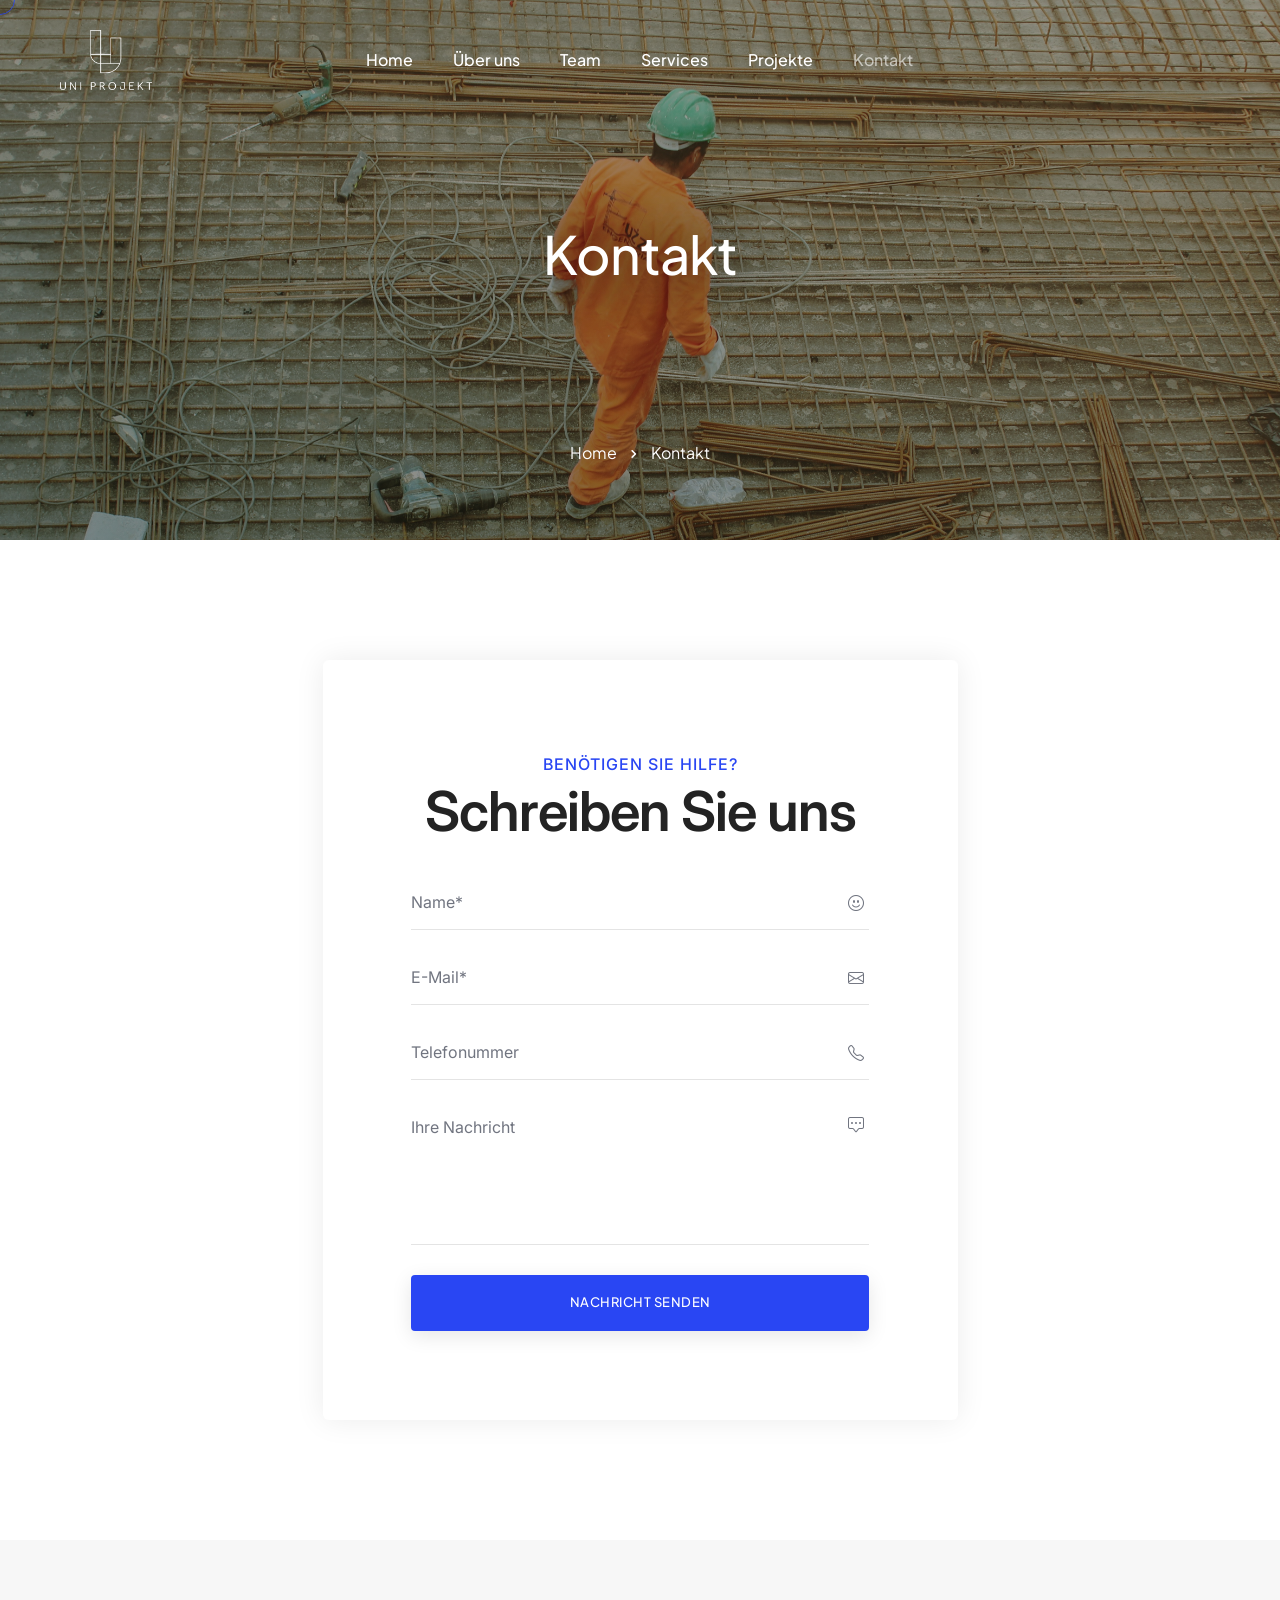
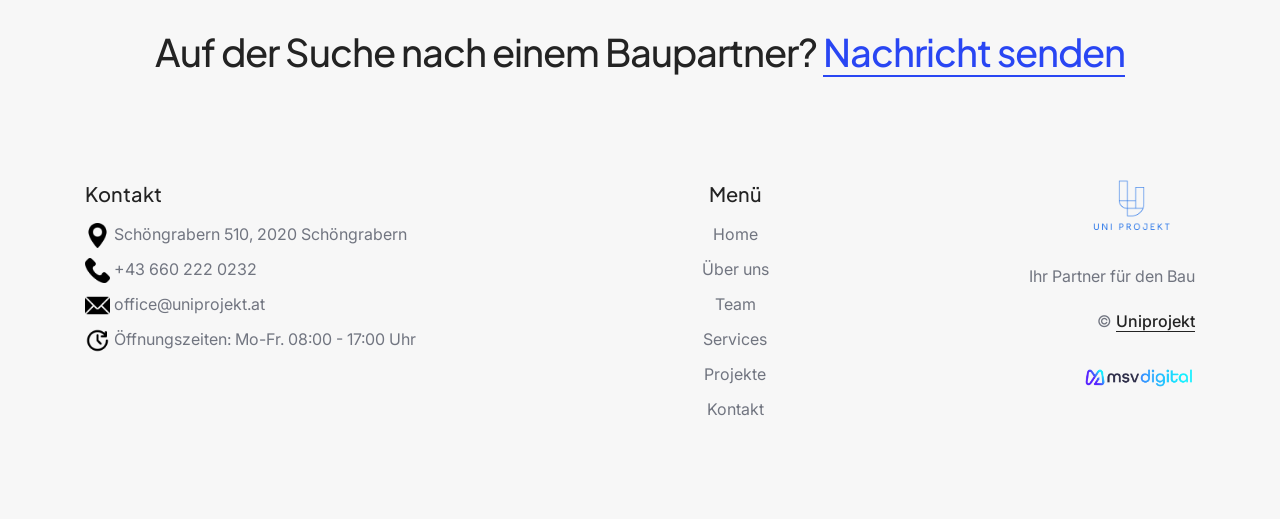
==== commit 152890e1: "Add newest changees and add footer signing msv-digital" ====
--- a/kontakt.html
+++ b/kontakt.html
@@ -4,9 +4,9 @@
         <title>Kontakt - Uniprojekt</title>
         <meta charset="utf-8">
         <meta http-equiv="X-UA-Compatible" content="IE=edge" />
-        <meta name="author" content="ThemeZaa">
+        <meta name="author" content="msv-digital">
         <meta name="viewport" content="width=device-width,initial-scale=1.0" />
-        <meta name="description" content="Elevate your online presence with Crafto - a modern, versatile, multipurpose Bootstrap 5 responsive HTML5, SCSS template using highly creative 52+ ready demos.">
+        <meta name="description" content="Kontakt">
         <!-- favicon icon -->
         <link rel="shortcut icon" href="logos/logo_transparent_no_buffer.png">
         <link rel="apple-touch-icon" href="logos/logo_transparent_no_buffer.png">
@@ -20,7 +20,7 @@
         <link rel="stylesheet" href="css/icon.min.css"/>
         <link rel="stylesheet" href="css/style.css"/>
         <link rel="stylesheet" href="css/responsive.css"/>
-        <link rel="stylesheet" href="demos/finance/finance.css" />
+        <link rel="stylesheet" href="demos/finance/uniprojekt.css" />
     </head>
     <body data-mobile-nav-style="full-screen-menu" data-mobile-nav-bg-color="#bc8947" class="custom-cursor"> 
         <!-- start cursor -->
@@ -38,7 +38,7 @@
                         <a class="navbar-brand" href="index.html">
                             <img src="logos/logo_white_transparent_no_buffer.png" data-at2x="logos/logo_transparent_no_buffer.png" alt="" class="default-logo">
                             <img src="logos/logo_white_transparent_no_buffer.png" data-at2x="logos/logo_transparent_no_buffer.png" alt="" class="alt-logo">
-                            <img src="logos/logo_white_transparent_no_buffer.png" data-at2x="logos/logo_transparent_no_buffer.png" alt="" class="mobile-logo">
+                            <img src="logos/logo_white_transparent_no_buffer.png" data-at2x="logos/logo_white_transparent_no_buffer.png" alt="" class="mobile-logo">
                         </a>
                     </div>
                     <div class="col-auto col-lg-8 menu-order position-static">
@@ -67,7 +67,7 @@
         </header>
         <!-- end header -->
         <!-- start page title -->
-        <section class="page-title-parallax-background bg-dark-gray half-section ipad-top-space-margin" data-parallax-background-ratio="0.5" style="background-image: url(https://placehold.co/1920x1082)">
+        <section class="page-title-parallax-background bg-dark-gray half-section ipad-top-space-margin" data-parallax-background-ratio="0.5" style="background-image: url(images/service_06.jpg)">
             <div class="opacity-extra-medium bg-gradient-dark-gray-brown"></div>
             <div class="container">
                 <div class="row align-items-center justify-content-center">
@@ -91,33 +91,33 @@
         </section>
         <!-- end page title -->
         <!-- start section -->
-        <section class="cover-background big-section" style="background-image: url('https://placehold.co/1920x1082')" data-anime='{ "translateY": [0, 0], "opacity": [0,1], "duration": 600, "delay": 0, "staggervalue": 150, "easing": "easeOutQuad" }'>
-            <div class="opacity-extra-medium bg-dark-gray"></div>
+        <section class="cover-background big-section" data-anime='{ "translateY": [0, 0], "opacity": [0,1], "duration": 600, "delay": 0, "staggervalue": 150, "easing": "easeOutQuad" }'>
+            <div class="opacity-extra-medium"></div>
             <div class="container">
                 <div class="row justify-content-center">
                     <div class="col-xl-7 col-lg-8 col-md-10 Kontakt-form-style-03 position-relative">
                         <div class="p-14 md-p-10 bg-white border-radius-6px text-center box-shadow-extra-large">
-                            <div class="d-inline-block fw-500 text-uppercase text-base-color ls-1px mb-5px">Start your new project</div>
-                            <h2 class="fw-600 ls-minus-1px text-dark-gray mb-8">Looking for an excellent idea?</h2>
+                            <div class="d-inline-block fw-500 text-uppercase text-base-color ls-1px mb-5px">Benötigen Sie Hilfe?</div>
+                            <h2 class="fw-600 ls-minus-1px text-dark-gray mb-8">Schreiben Sie uns</h2>
                             <!-- start Kontakt form -->
-                            <form action="email-templates/Kontakt-form.php" method="post">
+                            <form action="email-templates/contact-form.php" method="post">
                                 <div class="position-relative form-group mb-20px">
                                     <span class="form-icon"><i class="bi bi-emoji-smile"></i></span>
-                                    <input class="ps-0 border-radius-0px fs-18 border-color-extra-medium-gray form-control required" type="text" name="name" placeholder="Your name*" />
+                                    <input class="ps-0 border-radius-0px fs-18 border-color-extra-medium-gray form-control required" type="text" name="name" placeholder="Name*" />
                                 </div>
                                 <div class="position-relative form-group mb-20px">
                                     <span class="form-icon"><i class="bi bi-envelope"></i></span>
-                                    <input class="ps-0 border-radius-0px fs-18 border-bottom border-color-extra-medium-gray form-control required" type="email" name="email" placeholder="Your email address*" />
+                                    <input class="ps-0 border-radius-0px fs-18 border-bottom border-color-extra-medium-gray form-control required" type="email" name="email" placeholder="E-Mail*" />
                                 </div>
                                 <div class="position-relative form-group mb-20px">
                                     <span class="form-icon"><i class="bi bi-telephone"></i></span>
-                                    <input class="ps-0 border-radius-0px fs-18 border-bottom border-color-extra-medium-gray form-control" type="tel" name="phone" placeholder="Your phone" />
+                                    <input class="ps-0 border-radius-0px fs-18 border-bottom border-color-extra-medium-gray form-control" type="tel" name="phone" placeholder="Telefonummer" />
                                 </div>
                                 <div class="position-relative form-group form-textarea mt-15px mb-0"> 
-                                    <textarea class="ps-0 border-radius-0px fs-18 border-bottom border-color-extra-medium-gray form-control" name="comment" placeholder="Your message" rows="4"></textarea>
+                                    <textarea class="ps-0 border-radius-0px fs-18 border-bottom border-color-extra-medium-gray form-control" name="comment" placeholder="Ihre Nachricht" rows="4"></textarea>
                                     <span class="form-icon"><i class="bi bi-chat-square-dots"></i></span>
                                     <input type="hidden" name="redirect" value="">
-                                    <button class="btn btn-medium btn-base-color btn-box-shadow btn-round-edge mt-30px submit w-100" type="submit">Send message</button>
+                                    <button class="btn btn-medium btn-base-color btn-box-shadow btn-round-edge mt-30px submit w-100" type="submit">Nachricht senden</button>
                                     <div class="form-results mt-20px d-none"></div>
                                 </div>
                             </form>
@@ -136,21 +136,37 @@
                         <h4 class="alt-font text-dark-gray fw-500 ls-minus-1px">Auf der Suche nach einem Baupartner? <a href="mailto:uniprojektgmbh@hotmail.com" class="text-base-color fw-500 text-decoration-line-bottom-medium">Nachricht senden</a></h4>
                     </div>
                 </div>
-                <div class="row">
+                <div class="row justify-content-center">
                     <!-- start footer column -->
-                    <div class="col-6 col-xl-2 col-lg-3 col-md-4 offset-xl-1 order-1 order-lg-2">
+                    <div class="col-11 col-xl-5 col-lg-2 col-md-4 order-1 order-lg-1 pt-20px">
+                        <span class="alt-font fw-500 fs-20 d-block text-dark-gray mb-10px">Kontakt</span>
+                        <ul>                           
+                            <li><img src="images/maps-and-flags.png" style="width: 25px;"><a> Schöngrabern 510, 2020 Schöngrabern</a><li>
+                            <li><img src="images/phone-call.png" style="width: 25px;"><a> +43 660 222 0232</a></li>
+                            <li><img src="images/email.png" style="width: 25px;"><a> office@uniprojekt.at</a></li>
+                            <li><img src="images/24-hour-clock.png" style="width: 25px;"><a> Öffnungszeiten: Mo-Fr. 08:00 - 17:00 Uhr</a></li>
+                        </ul>
+                    </div>
+                    <!-- end footer column -->  
+                    <!-- start footer column -->
+                    <div class="col-11 col-xl-2 col-lg-3 col-md-4 offset-xl-1 order-1 order-lg-2 text-center pt-20px">
                         <span class="alt-font fw-500 fs-20 d-block text-dark-gray mb-10px">Menü</span>
                         <ul>
+                            <li><a href="index.html">Home</a></li>
                             <li><a href="ueber-uns.html">Über uns</a></li>
                             <li><a href="team.html">Team</a></li>
                             <li><a href="services.html">Services</a></li>
+                            <li><a href="projekte.html">Projekte</a></li>
+                            <li><a href="kontakt.html">Kontakt</a></li>
                         </ul>
                     </div>
                     <!-- end footer column -->
                     <!-- start footer column -->
-                    <div class="col-lg-3 col-md-12 col-sm-6 order-4 order-lg-1 order-md-4 order-sm-3 md-mt-35px text-center text-sm-start text-md-center text-lg-start last-paragraph-no-margin">
+                    <div class="col-lg-3 col-md-4 col-sm-6 offset-xl-1 order-3 order-lg-4 order-md-3 order-sm-4 sm-mt-35px xs-mt-25px text-center text-sm-end">
+                        <a><img src="logos/logo_transparent.png" style="width: 50%;" data-at2x="logos/logo_transparent.png" alt=""></a>
                         <p class="mb-15px">Ihr Partner für den Bau</p>
                         <p>&COPY; <a href="index.html" target="_blank" class="text-decoration-line-bottom text-dark-gray fw-500">Uniprojekt</a></p>
+                        <a href="https://www.msv-digital.com"><img src="logos/msv-digital.png" style="width: 45%;" data-at2x="logos/msv-digital.png" alt=""></a>
                     </div>
                     <!-- end footer column -->
                 </div> 
--- a/css/style.css
+++ b/css/style.css
@@ -1,12 +1,12 @@
 /* -------------------------------------------------------
-    Theme Name: TODO - The Multipurpose HTML5 Template
-    Theme URL: https://TODOhtml.themezaa.com/
-    Description: Elevate your online presence with TODO - a modern, versatile, multipurpose Bootstrap 5 responsive HTML5, SCSS template using highly creative 52+ ready demos.
+    Name: Uniprojekt
+    Description: This is the design for Uniprojekt
     Author: ThemeZaa - https://www.themezaa.com/
     Author ThemeForest URL: https://themeforest.net/user/themezaa
-    Copyright(c) 2024 themezaa.com
+    Copyright(c) 2025 themezaa.com
+    Created by msv-digital
     Version: 2.0
-------------------------------------------------------- */
+    ------------------------------------------------------- */
 /*
 Table of contents
     01. Google font
--- a/css/responsive.css
+++ b/css/responsive.css
@@ -1,13 +1,12 @@
 /* -------------------------------------------------------
 
-    Theme Name: TODO - The Multipurpose HTML5 Template
-    Theme URL: https://TODOhtml.themezaa.com/
-    Description: Elevate your online presence with TODO - a modern, versatile, multipurpose Bootstrap 5 responsive HTML5, SCSS template using highly creative 52+ ready demos.
+    Name: Uniprojekt
+    Description: This is the design for Uniprojekt
     Author: ThemeZaa - https://www.themezaa.com/
     Author ThemeForest URL: https://themeforest.net/user/themezaa
-    Copyright(c) 2024 themezaa.com
+    Copyright(c) 2025 themezaa.com
+    Created by msv-digital
     Version: 2.0
-
 ------------------------------------------------------- */
 /* Bootstrap overwrite css */
 @media (min-width: 1400px) {
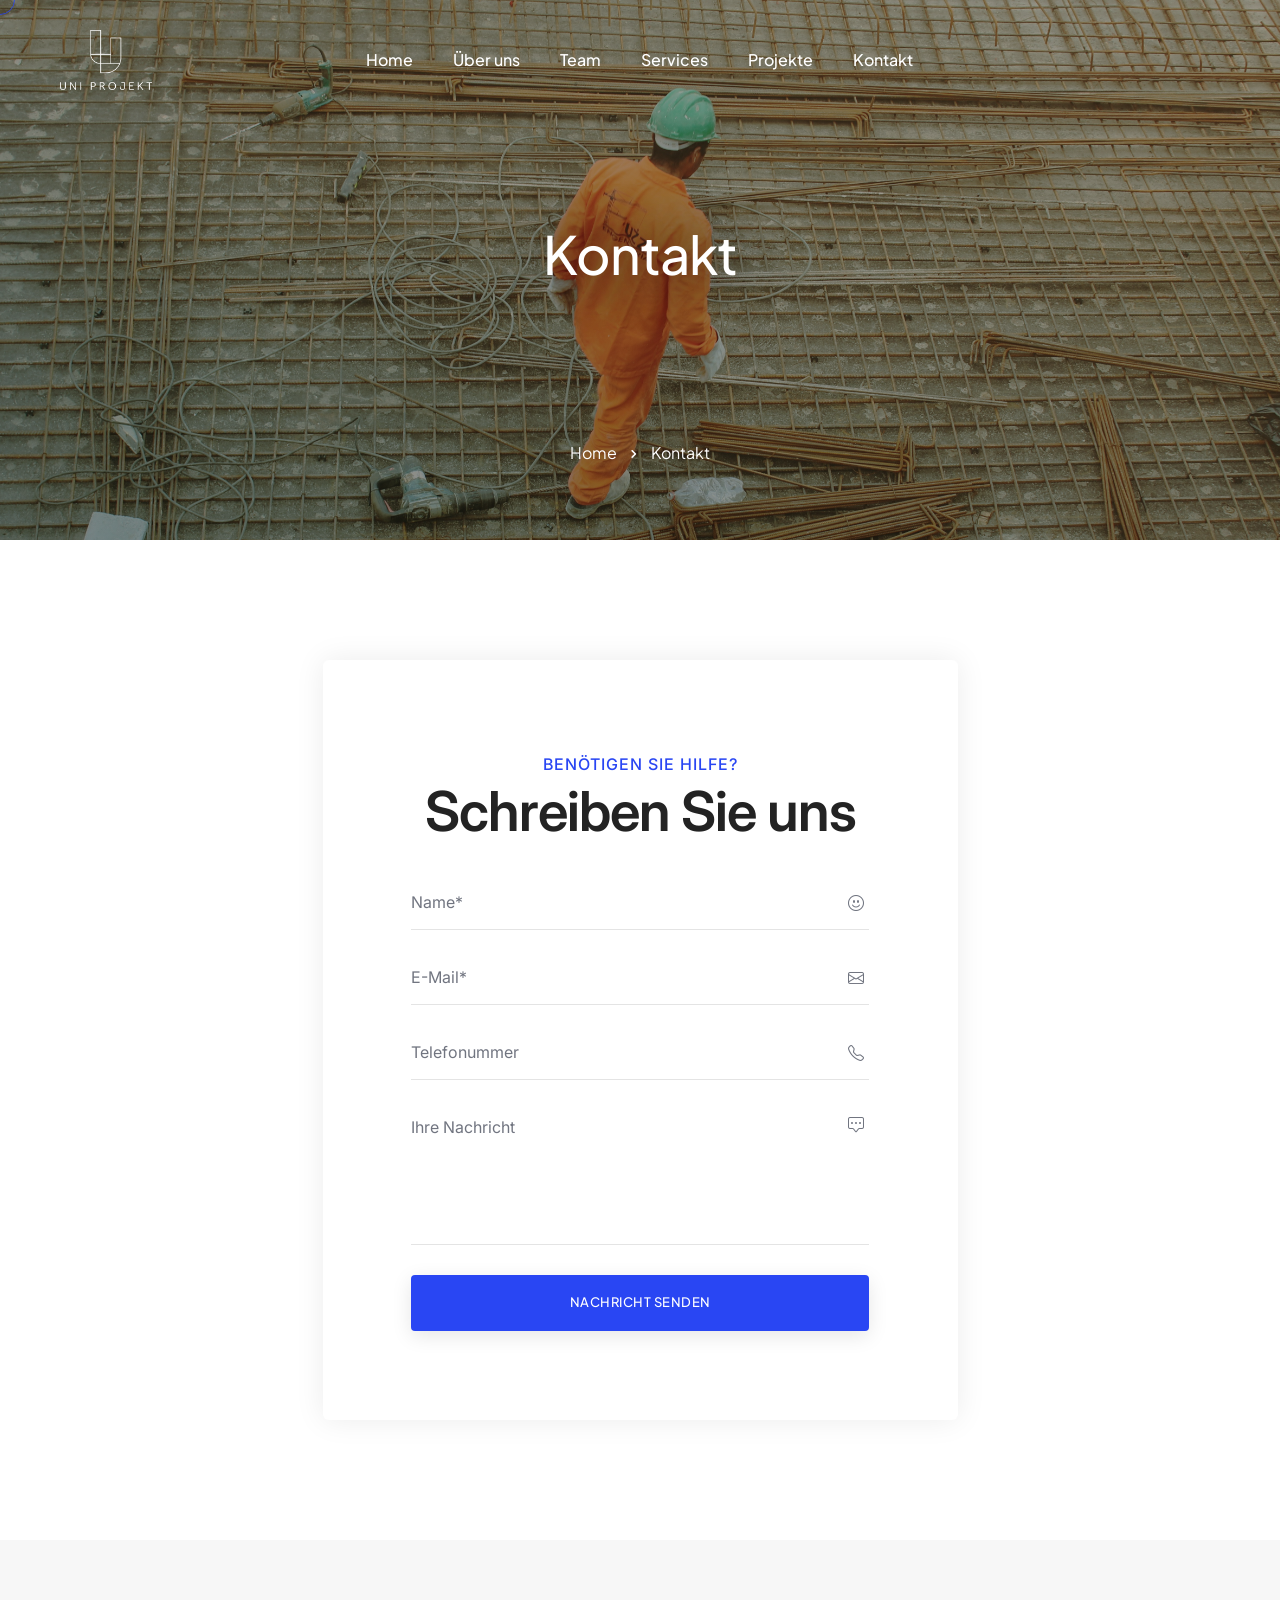
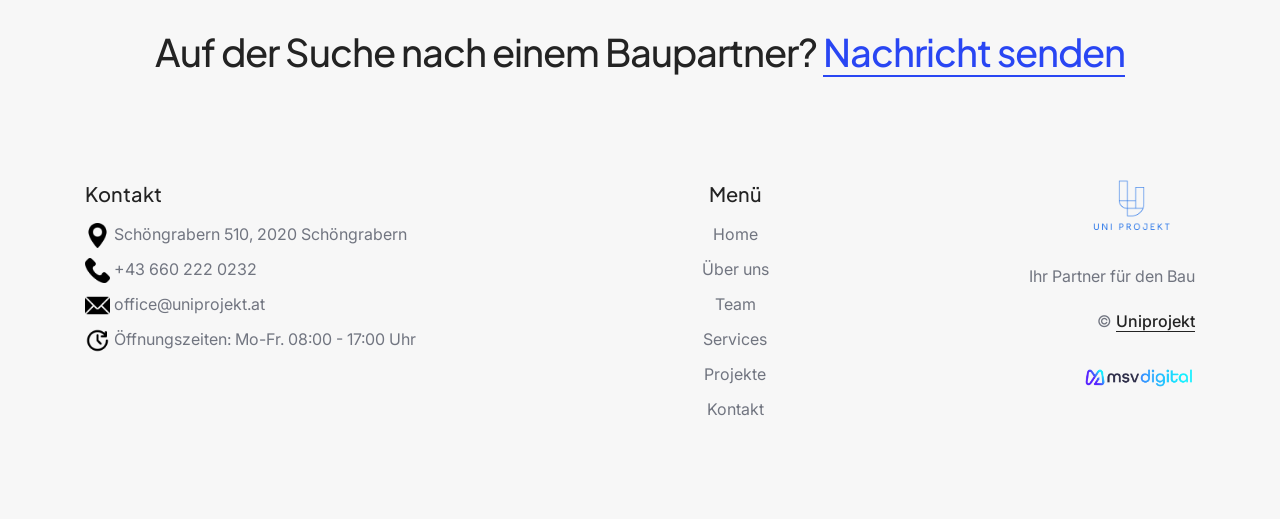
==== commit 75ffebdb: "Add htaccess file redirection" ====
--- a/kontakt.html
+++ b/kontakt.html
@@ -20,7 +20,6 @@
         <link rel="stylesheet" href="css/icon.min.css"/>
         <link rel="stylesheet" href="css/style.css"/>
         <link rel="stylesheet" href="css/responsive.css"/>
-        <link rel="stylesheet" href="demos/finance/uniprojekt.css" />
     </head>
     <body data-mobile-nav-style="full-screen-menu" data-mobile-nav-bg-color="#bc8947" class="custom-cursor"> 
         <!-- start cursor -->
@@ -35,7 +34,7 @@
             <nav class="navbar navbar-expand-lg bg-transparent disable-fixed"> 
                 <div class="container-fluid"> 
                     <div class="col-auto col-lg-2 me-lg-0 me-auto">
-                        <a class="navbar-brand" href="index.html">
+                        <a class="navbar-brand" href="home">
                             <img src="logos/logo_white_transparent_no_buffer.png" data-at2x="logos/logo_transparent_no_buffer.png" alt="" class="default-logo">
                             <img src="logos/logo_white_transparent_no_buffer.png" data-at2x="logos/logo_transparent_no_buffer.png" alt="" class="alt-logo">
                             <img src="logos/logo_white_transparent_no_buffer.png" data-at2x="logos/logo_white_transparent_no_buffer.png" alt="" class="mobile-logo">
@@ -50,12 +49,12 @@
                         </button>
                         <div class="collapse navbar-collapse justify-content-center" id="navbarNav">
                             <ul class="navbar-nav alt-font"> 
-                                <li class="nav-item"><a href="index.html" class="nav-link">Home</a></li>
-                                <li class="nav-item"><a href="ueber-uns.html" class="nav-link">Über uns</a></li>
-                                <li class="nav-item"><a href="team.html" class="nav-link">Team</a></li>
-                                <li class="nav-item"><a href="services.html" class="nav-link">Services</a></li>
-                                <li class="nav-item"><a href="projekte.html" class="nav-link">Projekte</a></li>
-                                <li class="nav-item"><a href="kontakt.html" class="nav-link">Kontakt</a></li>
+                                <li class="nav-item"><a href="home" class="nav-link">Home</a></li>
+                                <li class="nav-item"><a href="ueber-uns" class="nav-link">Über uns</a></li>
+                                <li class="nav-item"><a href="team" class="nav-link">Team</a></li>
+                                <li class="nav-item"><a href="services" class="nav-link">Services</a></li>
+                                <li class="nav-item"><a href="projekte" class="nav-link">Projekte</a></li>
+                                <li class="nav-item"><a href="kontakt" class="nav-link">Kontakt</a></li>
                             </ul>
                         </div>
                     </div>
@@ -79,7 +78,7 @@
                             <!-- start breadcrumb -->
                             <div class="mt-auto justify-content-center breadcrumb breadcrumb-style-01 alt-font text-white">
                                 <ul data-anime='{ "el": "childs", "translateX": [30, 0], "opacity": [0,1], "duration": 400, "delay": 0, "staggervalue": 200, "easing": "easeOutQuad" }'>
-                                    <li><a href="index.html" class="text-white">Home</a></li>
+                                    <li><a href="home" class="text-white">Home</a></li>
                                     <li>Kontakt</li>
                                 </ul>
                             </div>
@@ -152,12 +151,12 @@
                     <div class="col-11 col-xl-2 col-lg-3 col-md-4 offset-xl-1 order-1 order-lg-2 text-center pt-20px">
                         <span class="alt-font fw-500 fs-20 d-block text-dark-gray mb-10px">Menü</span>
                         <ul>
-                            <li><a href="index.html">Home</a></li>
-                            <li><a href="ueber-uns.html">Über uns</a></li>
-                            <li><a href="team.html">Team</a></li>
-                            <li><a href="services.html">Services</a></li>
-                            <li><a href="projekte.html">Projekte</a></li>
-                            <li><a href="kontakt.html">Kontakt</a></li>
+                            <li><a href="home">Home</a></li>
+                            <li><a href="ueber-uns">Über uns</a></li>
+                            <li><a href="team">Team</a></li>
+                            <li><a href="services">Services</a></li>
+                            <li><a href="projekte">Projekte</a></li>
+                            <li><a href="kontakt">Kontakt</a></li>
                         </ul>
                     </div>
                     <!-- end footer column -->
@@ -165,7 +164,7 @@
                     <div class="col-lg-3 col-md-4 col-sm-6 offset-xl-1 order-3 order-lg-4 order-md-3 order-sm-4 sm-mt-35px xs-mt-25px text-center text-sm-end">
                         <a><img src="logos/logo_transparent.png" style="width: 50%;" data-at2x="logos/logo_transparent.png" alt=""></a>
                         <p class="mb-15px">Ihr Partner für den Bau</p>
-                        <p>&COPY; <a href="index.html" target="_blank" class="text-decoration-line-bottom text-dark-gray fw-500">Uniprojekt</a></p>
+                        <p>&COPY; <a href="home" target="_blank" class="text-decoration-line-bottom text-dark-gray fw-500">Uniprojekt</a></p>
                         <a href="https://www.msv-digital.com"><img src="logos/msv-digital.png" style="width: 45%;" data-at2x="logos/msv-digital.png" alt=""></a>
                     </div>
                     <!-- end footer column -->
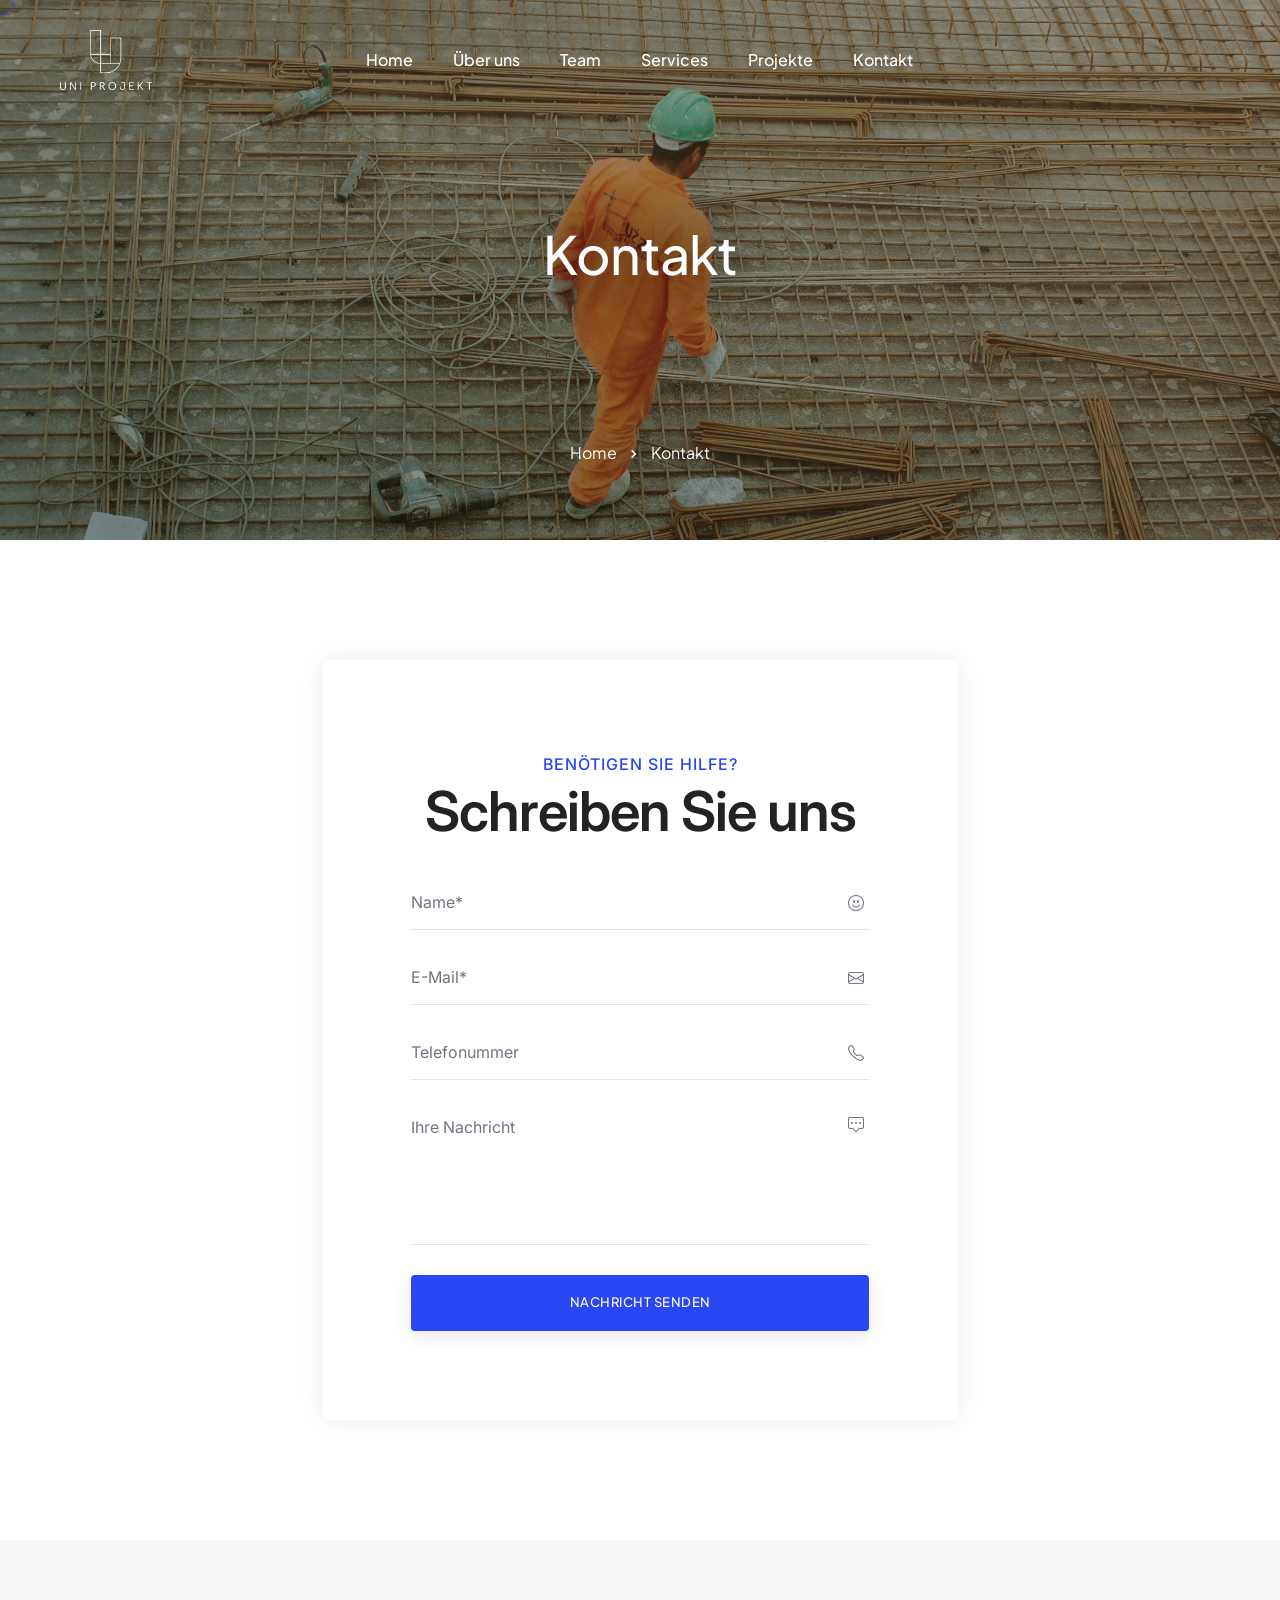
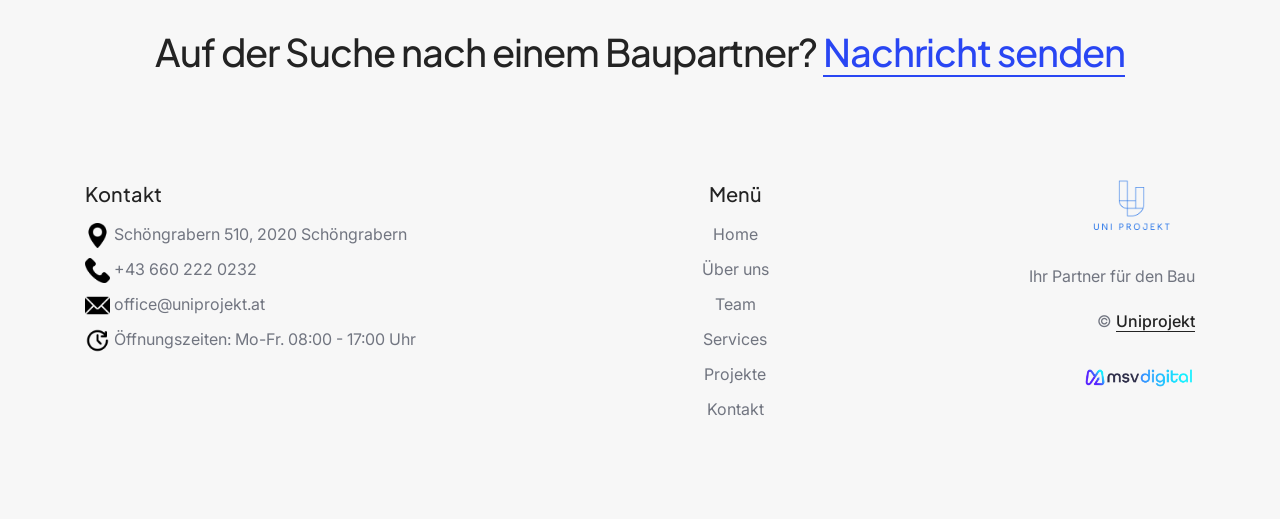
==== commit 1ad5dc9e: "Add graph meta tags for all pages" ====
--- a/kontakt.html
+++ b/kontakt.html
@@ -20,6 +20,13 @@
         <link rel="stylesheet" href="css/icon.min.css"/>
         <link rel="stylesheet" href="css/style.css"/>
         <link rel="stylesheet" href="css/responsive.css"/>
+        <!-- open Graph meta tags -->
+        <meta property="og:title" content="Kontakt" />
+        <meta property="og:description" content="Uniprojekt - Ihr Partner im Bau" />
+        <meta property="og:image" href="logos/logo_transparent.png" />
+        <meta property="og:url" content="https://www.uniprojekt.at/kontakt" />
+        <meta property="og:type" content="website" />
+        <meta property="og:site_name" content="Uniprojekt" />        
     </head>
     <body data-mobile-nav-style="full-screen-menu" data-mobile-nav-bg-color="#bc8947" class="custom-cursor"> 
         <!-- start cursor -->
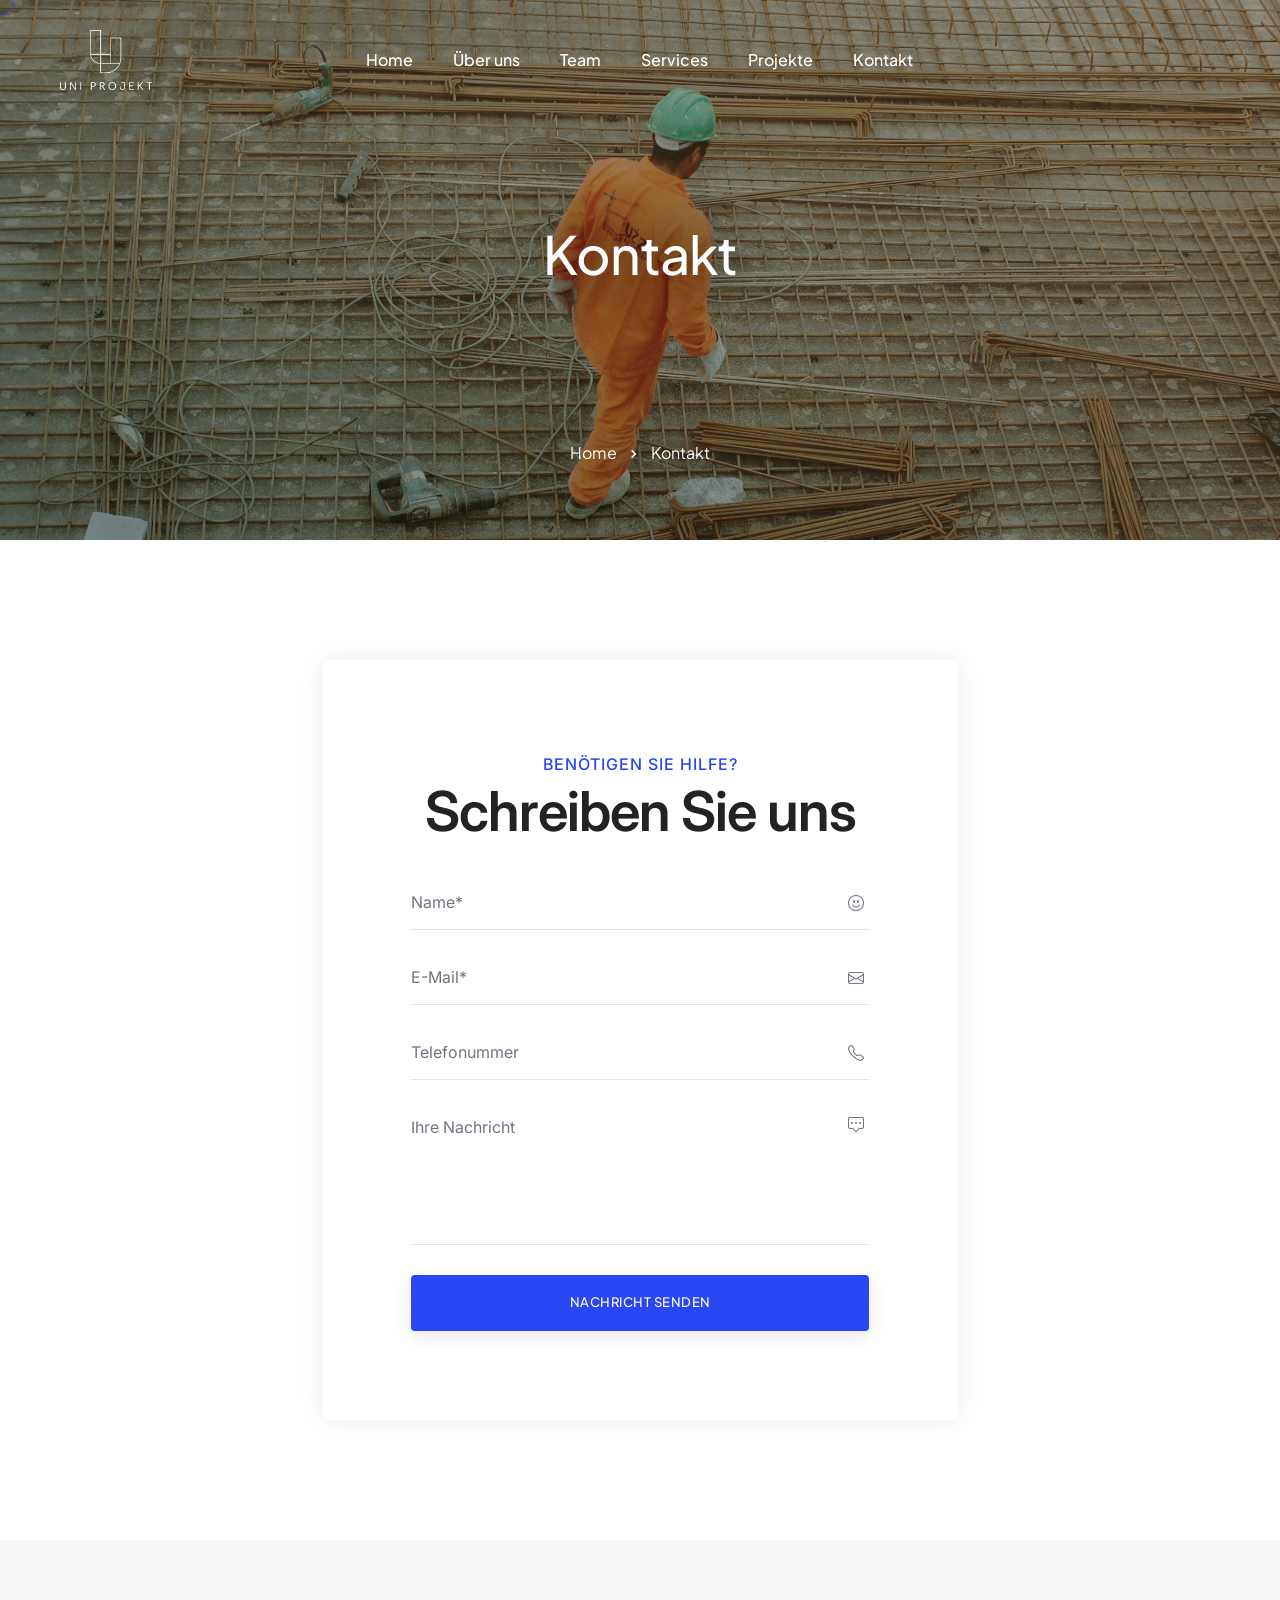
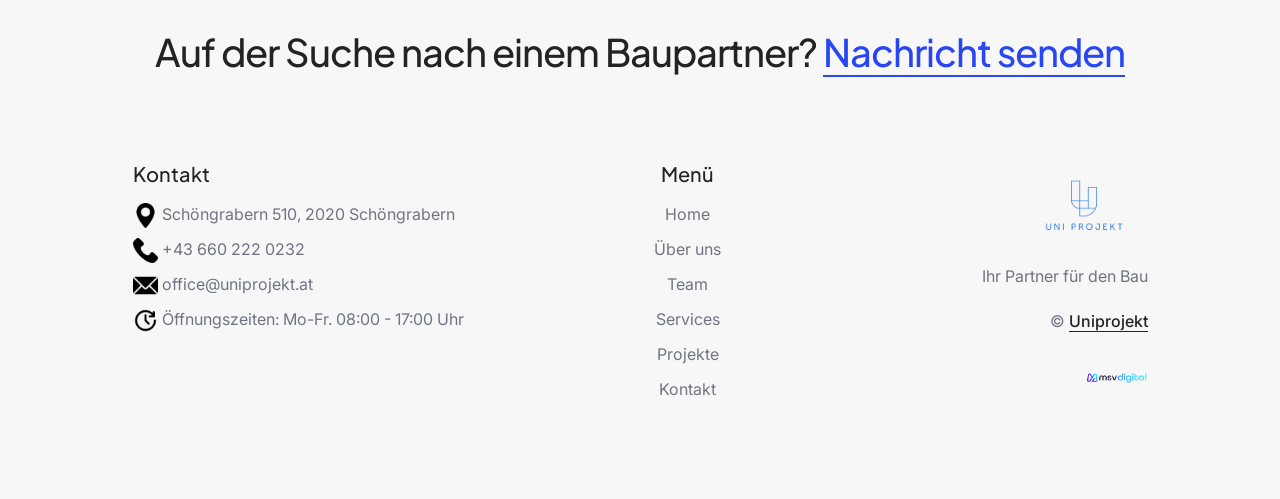
==== commit 4ef39d9f: "Change footer and add padding to bottom" ====
--- a/kontakt.html
+++ b/kontakt.html
@@ -9,9 +9,9 @@
         <meta name="description" content="Kontakt">
         <!-- favicon icon -->
         <link rel="shortcut icon" href="logos/logo_transparent_no_buffer.png">
-        <link rel="apple-touch-icon" href="logos/logo_transparent_no_buffer.png">
-        <link rel="apple-touch-icon" sizes="72x72" href="logos/logo_transparent_no_buffer.png">
-        <link rel="apple-touch-icon" sizes="114x114" href="logos/logo_transparent_no_buffer.png">
+        <link rel="apple-touch-icon" href="logos/logo_transparent.png">
+        <link rel="apple-touch-icon" sizes="72x72" href="logos/logo_transparent.png">
+        <link rel="apple-touch-icon" sizes="114x114" href="logos/logo_transparent.png">
         <!-- google fonts preconnect -->
         <link rel="preconnect" href="https://fonts.googleapis.com" crossorigin>
         <link rel="preconnect" href="https://fonts.gstatic.com" crossorigin>
@@ -144,7 +144,7 @@
                 </div>
                 <div class="row justify-content-center">
                     <!-- start footer column -->
-                    <div class="col-11 col-xl-5 col-lg-2 col-md-4 order-1 order-lg-1 pt-20px">
+                    <div class="col-11 col-xl-5 col-lg-2 col-md-4 order-1 order-lg-1 sm-pb-25px">
                         <span class="alt-font fw-500 fs-20 d-block text-dark-gray mb-10px">Kontakt</span>
                         <ul>                           
                             <li><img src="images/maps-and-flags.png" style="width: 25px;"><a> Schöngrabern 510, 2020 Schöngrabern</a><li>
@@ -155,7 +155,7 @@
                     </div>
                     <!-- end footer column -->  
                     <!-- start footer column -->
-                    <div class="col-11 col-xl-2 col-lg-3 col-md-4 offset-xl-1 order-1 order-lg-2 text-center pt-20px">
+                    <div class="col-11 col-xl-2 col-lg-3 col-md-4 order-1 order-lg-2 text-center">
                         <span class="alt-font fw-500 fs-20 d-block text-dark-gray mb-10px">Menü</span>
                         <ul>
                             <li><a href="home">Home</a></li>
@@ -172,7 +172,7 @@
                         <a><img src="logos/logo_transparent.png" style="width: 50%;" data-at2x="logos/logo_transparent.png" alt=""></a>
                         <p class="mb-15px">Ihr Partner für den Bau</p>
                         <p>&COPY; <a href="home" target="_blank" class="text-decoration-line-bottom text-dark-gray fw-500">Uniprojekt</a></p>
-                        <a href="https://www.msv-digital.com"><img src="logos/msv-digital.png" style="width: 45%;" data-at2x="logos/msv-digital.png" alt=""></a>
+                        <a href="https://www.msv-digital.com"><img src="logos/msv-digital.png" style="width: 25%;" data-at2x="logos/msv-digital.png" alt=""></a>
                     </div>
                     <!-- end footer column -->
                 </div> 
